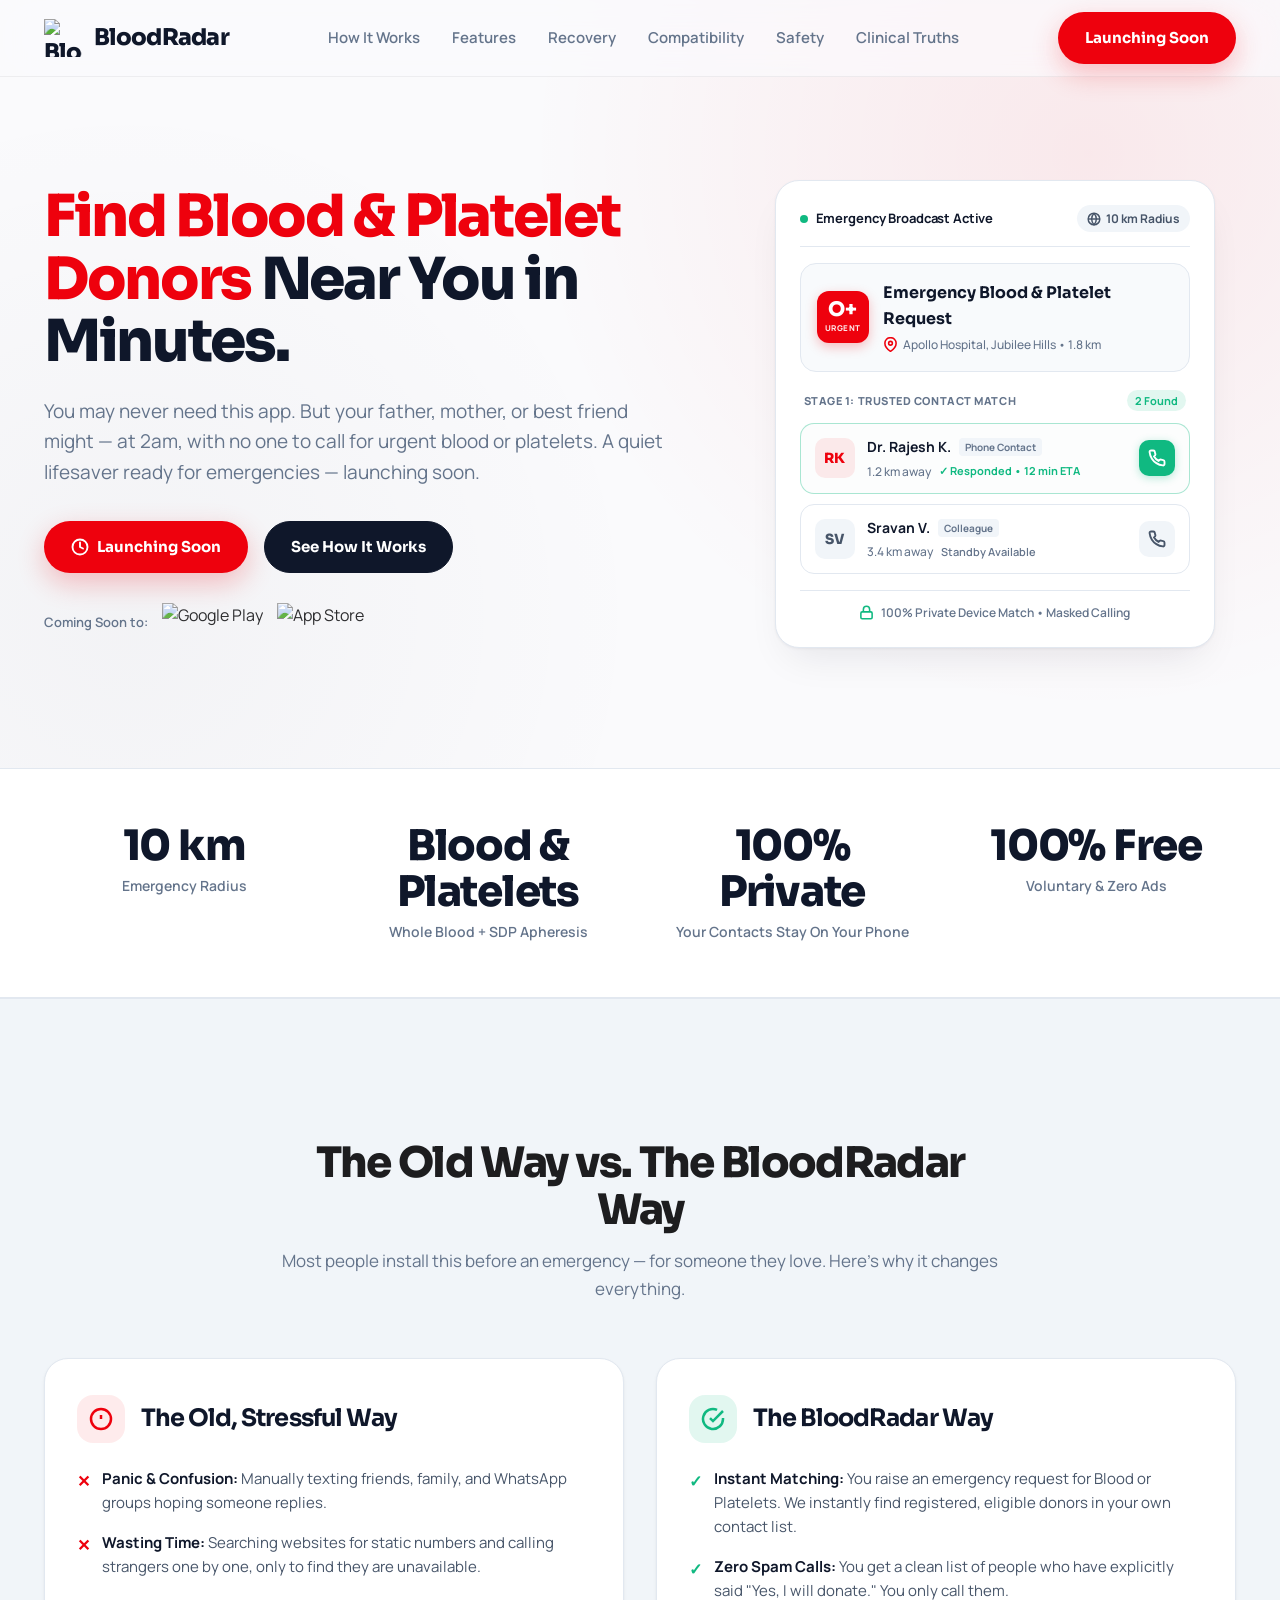
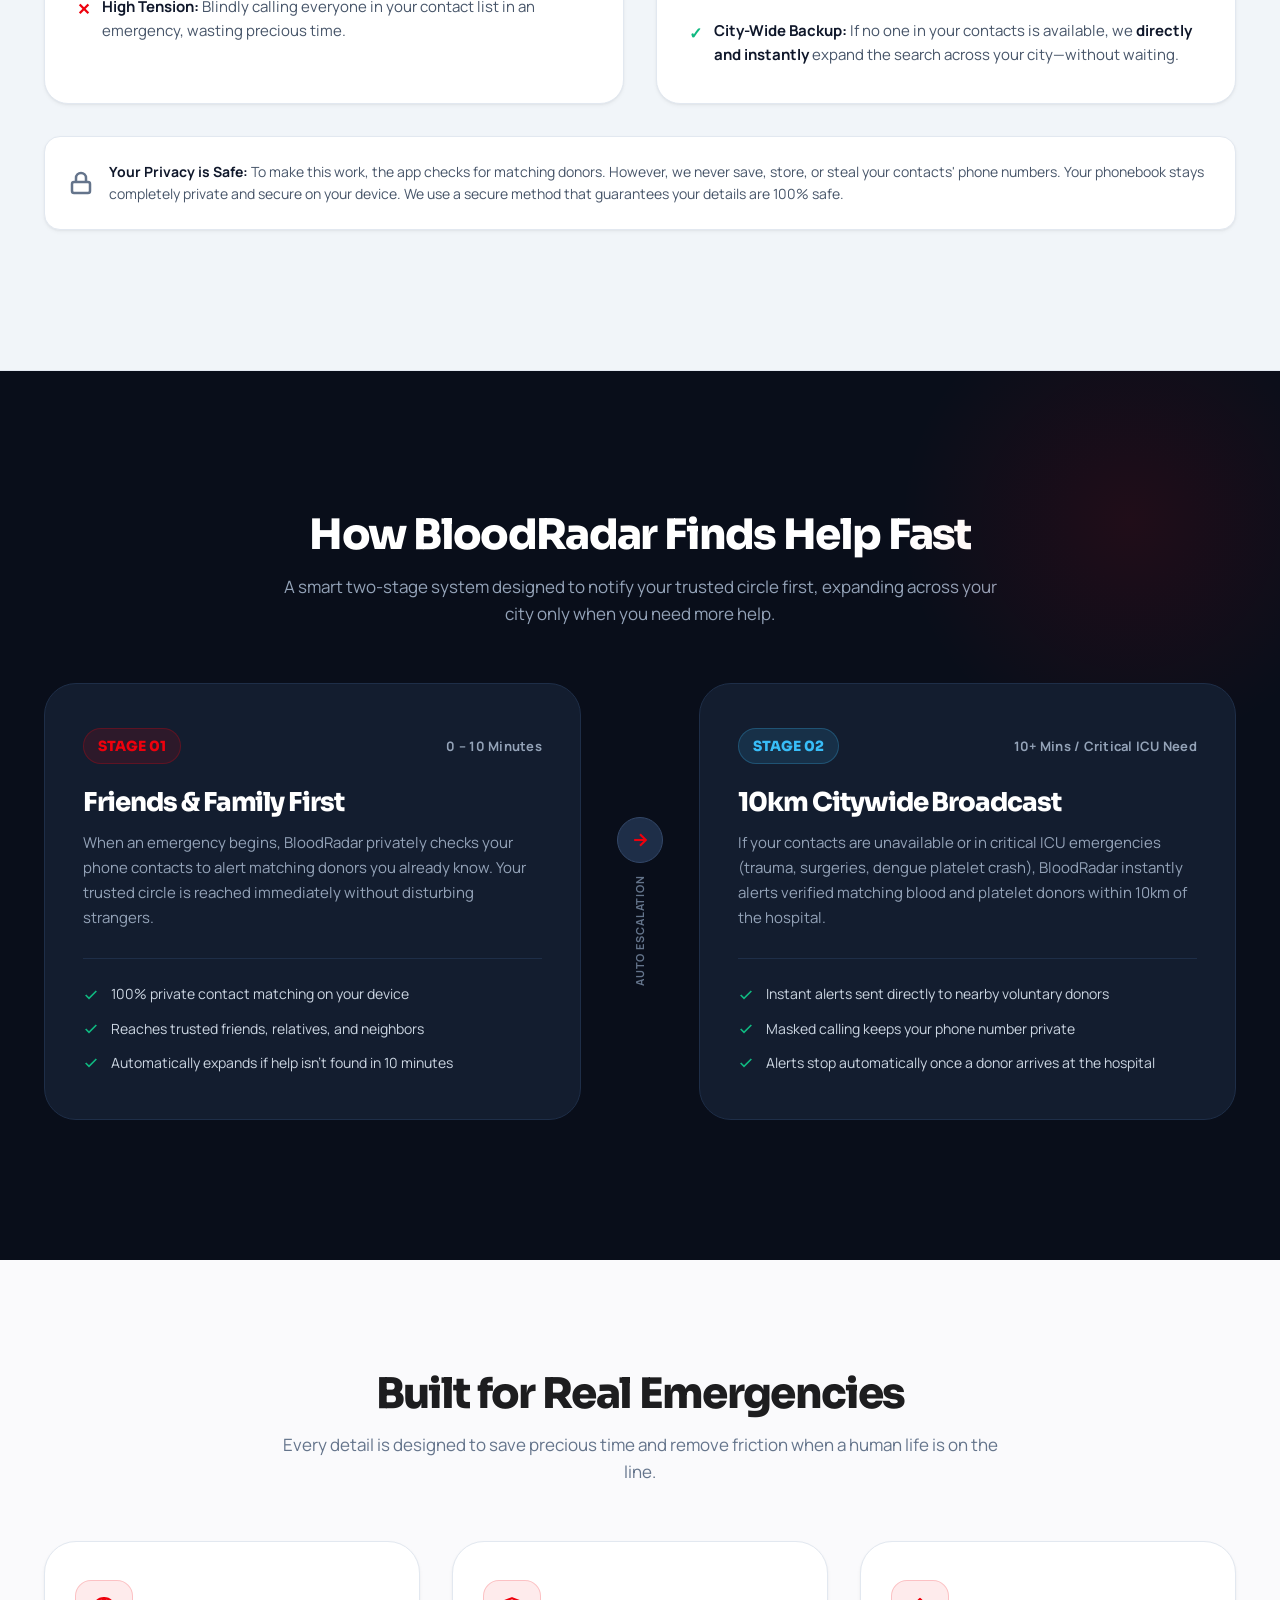
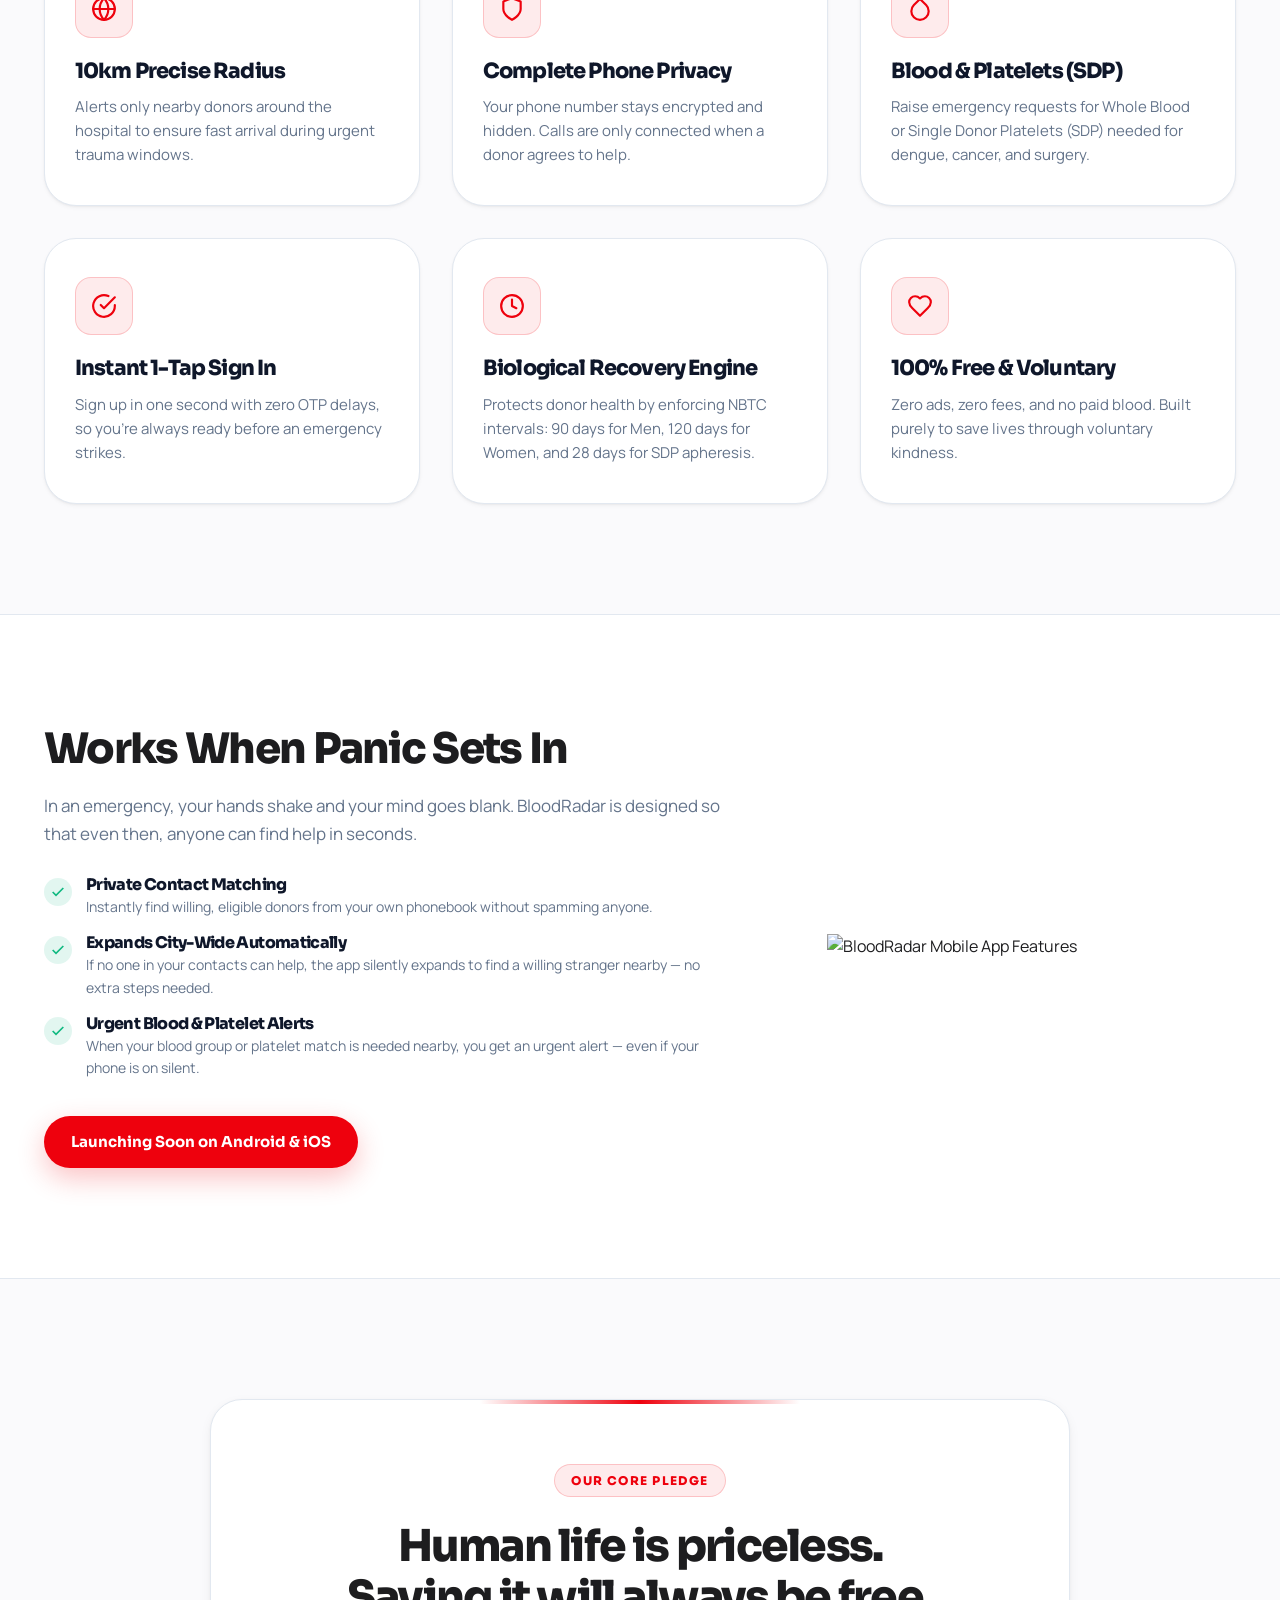
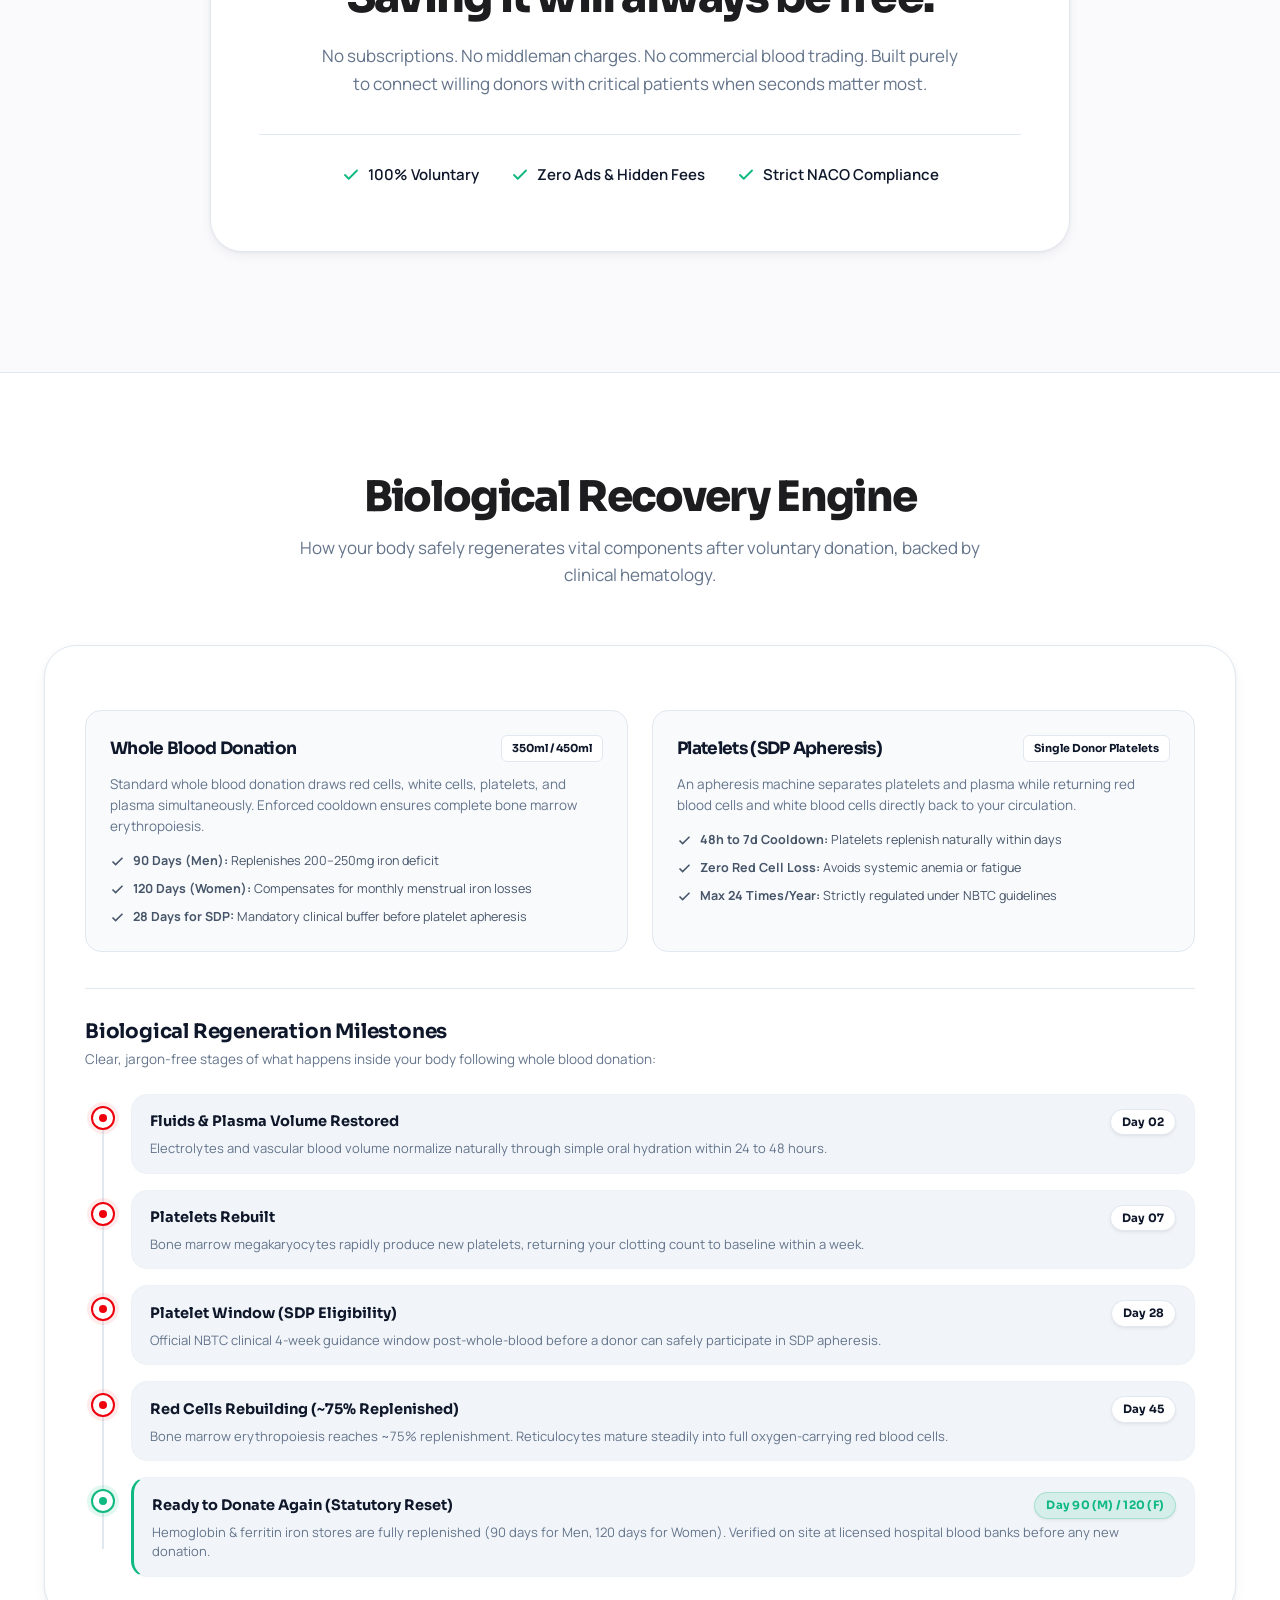
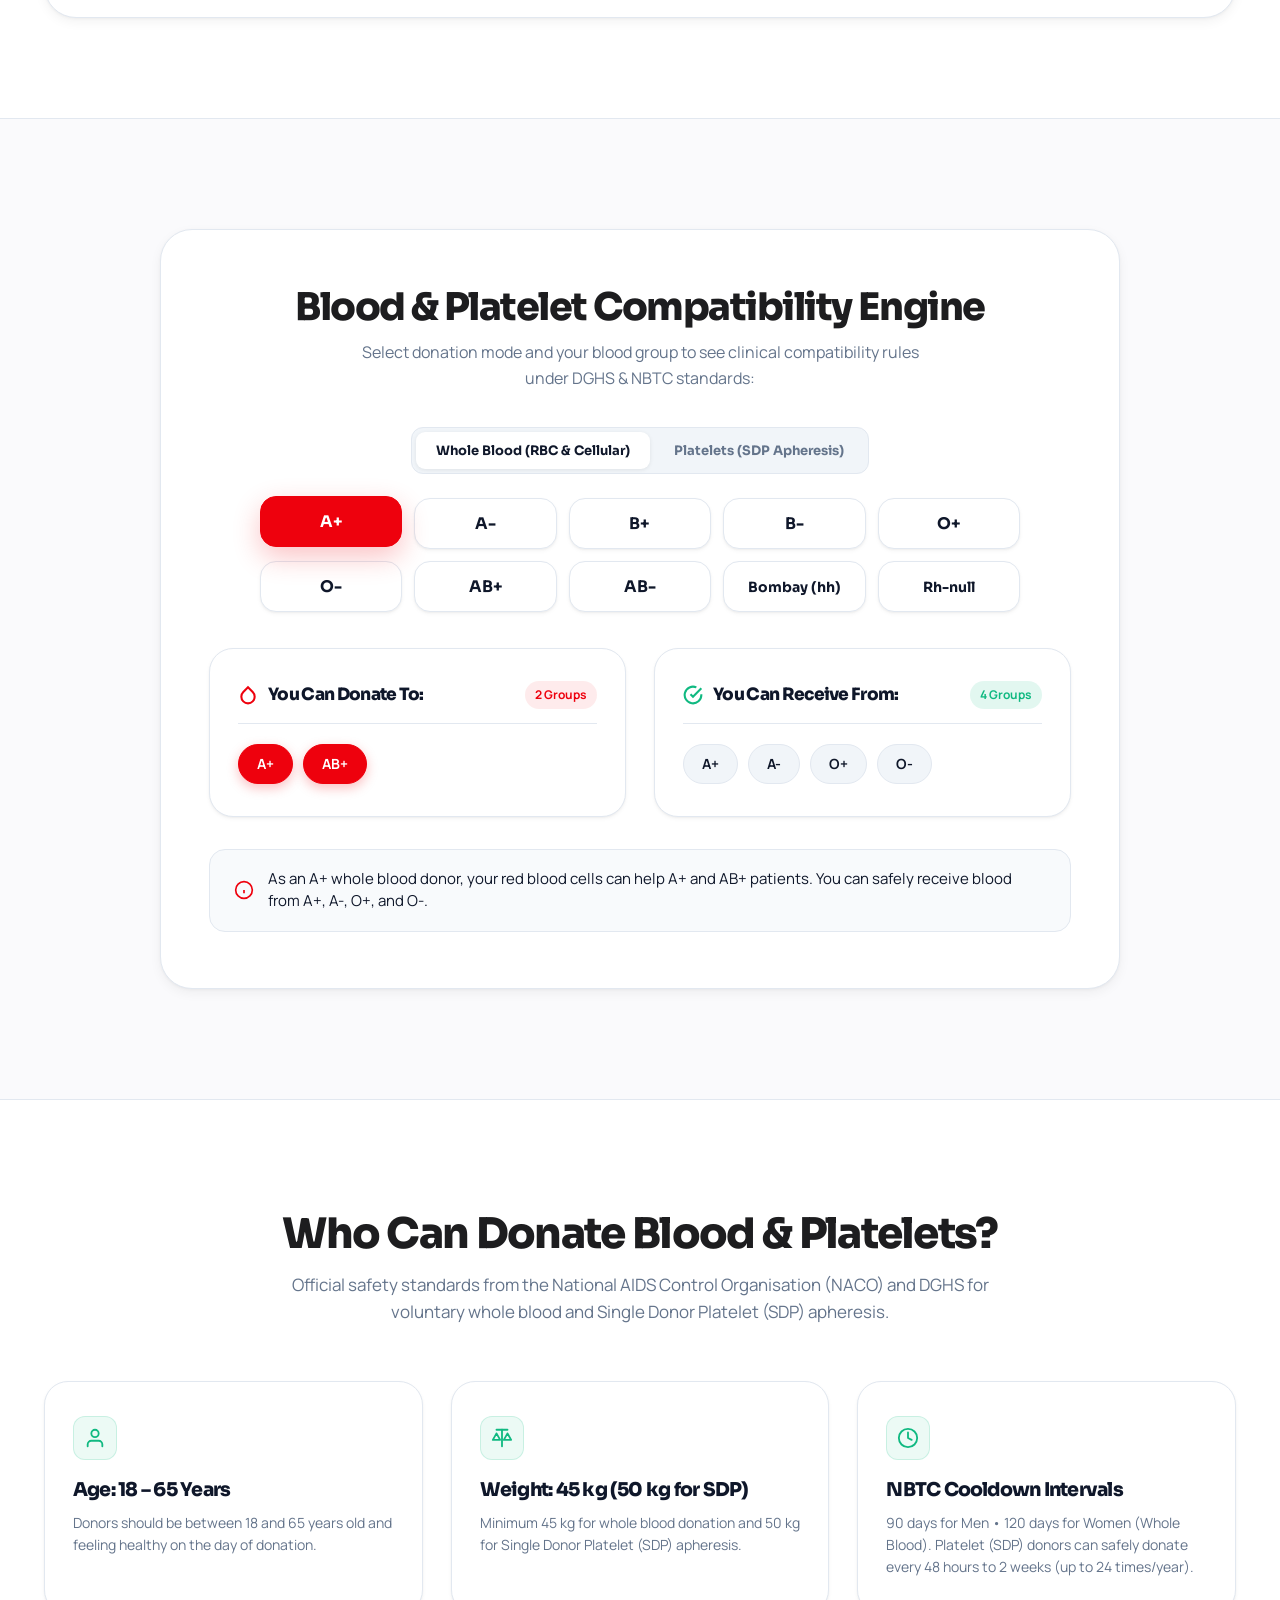
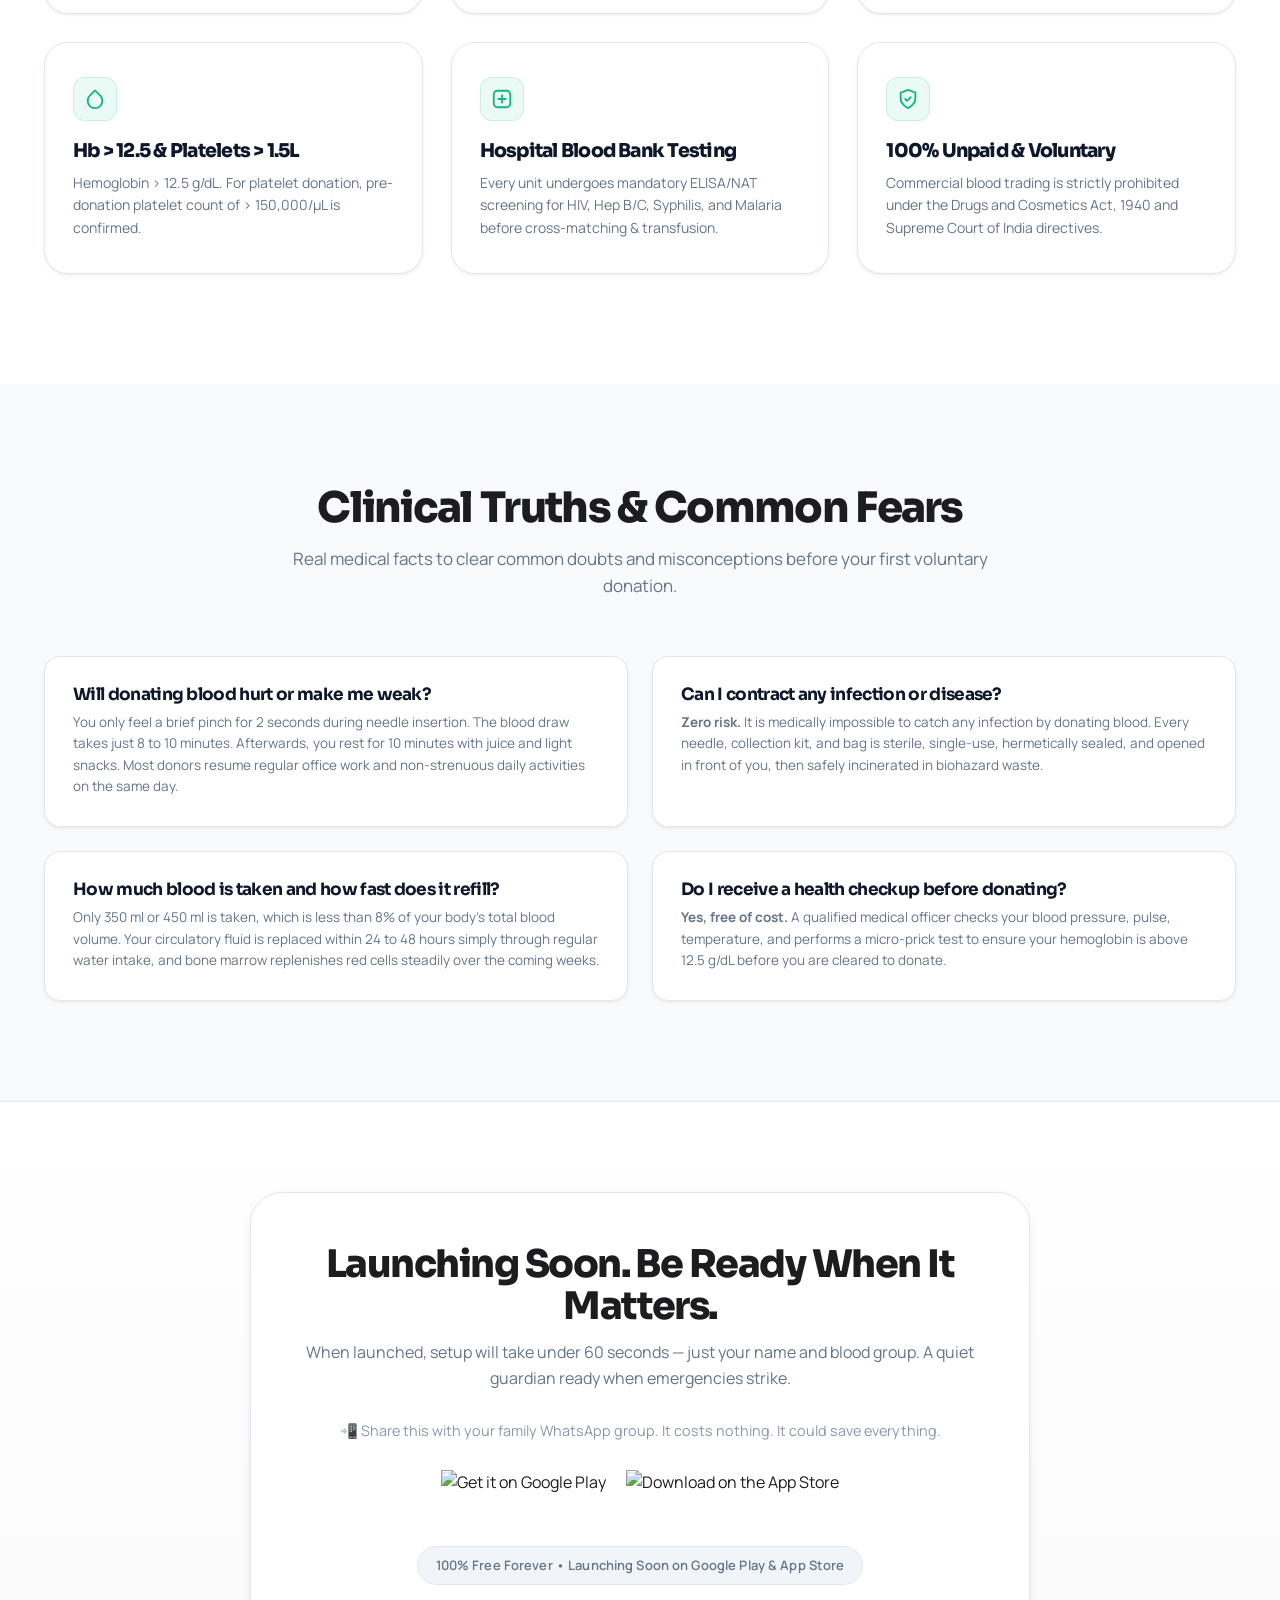
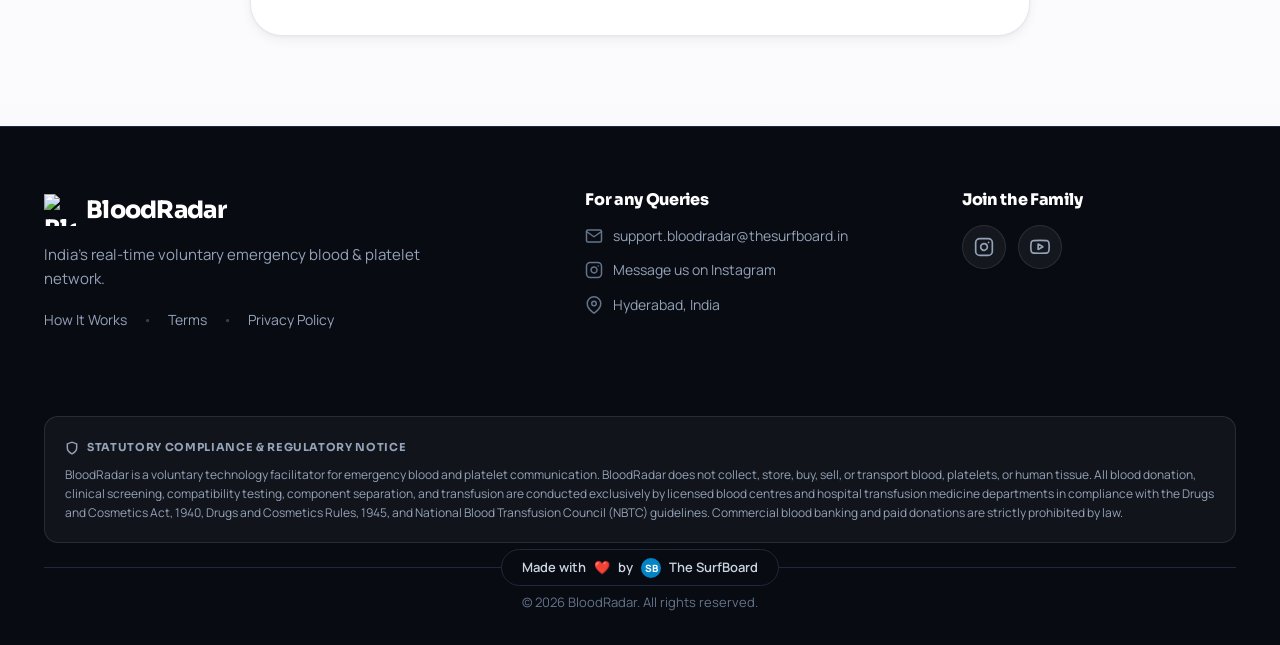
==== index.html @ 1eb39429 "fix(ui): align biological milestones timeline and implement connected medical stepper with tokenized" ====
<!DOCTYPE html>
<html lang="en">
<head>
  <meta charset="UTF-8">
  <meta name="viewport" content="width=device-width, initial-scale=1.0">
  <title>BloodRadar — India's Real-time Voluntary Blood &amp; Platelet Network</title>
  <meta name="description" content="BloodRadar connects critical patients directly with verified voluntary blood and platelet (SDP) donors within a 10km radius in real-time. Zero middleman, 100% voluntary, NACO compliant.">
  
  <!-- Open Graph & Meta Tags -->
  <meta property="og:title" content="BloodRadar — India's Real-time Emergency Blood &amp; Platelet Network">
  <meta property="og:description" content="Find compatible voluntary blood and platelet donors near you in minutes. 100% free, 100% voluntary, NACO compliant.">
  <meta property="og:image" content="assets/images/logo.webp">
  <meta property="og:type" content="website">
  <meta name="theme-color" content="#EE010D">

  <!-- Google Fonts: Sora (Primary/Headings 600, 700, 800) + Manrope (Secondary/Body 400, 500, 600, 700) -->
  <link rel="preconnect" href="https://fonts.googleapis.com">
  <link rel="preconnect" href="https://fonts.gstatic.com" crossorigin>
  <link href="https://fonts.googleapis.com/css2?family=Manrope:wght@400;500;600;700;800&family=Sora:wght@400;500;600;700;800&display=swap" rel="stylesheet">
  
  <!-- Stylesheet & Icons -->
  <link rel="stylesheet" href="css/styles.css?v=2.1">
  <link rel="icon" type="image/png" sizes="32x32" href="assets/images/favicon-32x32.png">
  <link rel="icon" type="image/webp" href="assets/images/favicon.webp">
  <link rel="apple-touch-icon" sizes="180x180" href="assets/images/apple-touch-icon.png">
</head>
<body>

  <!-- Navigation Bar -->
  <nav class="navbar">
    <div class="container nav-container">
      <a href="#" class="brand-logo">
        <img src="assets/images/red_transparent.webp" alt="BloodRadar Logo" width="38" height="38">
        <span>BloodRadar</span>
      </a>

      <ul class="nav-links">
        <li><a href="#how-it-works" class="nav-link">How It Works</a></li>
        <li><a href="#features" class="nav-link">Features</a></li>
        <li><a href="#recovery" class="nav-link">Recovery</a></li>
        <li><a href="#compatibility" class="nav-link">Compatibility</a></li>
        <li><a href="#safety" class="nav-link">Safety</a></li>
        <li><a href="#faq" class="nav-link">Clinical Truths</a></li>
      </ul>

      <div class="nav-cta-group">
        <a href="#download" class="btn-primary">Launching Soon</a>
        <button id="menu-toggle" class="menu-toggle" aria-label="Toggle Navigation Menu">
          <span></span>
          <span></span>
          <span></span>
        </button>
      </div>
    </div>
  </nav>

  <!-- Mobile Drawer Menu -->
  <div id="mobile-drawer" class="mobile-nav-drawer">
    <ul class="mobile-nav-links">
      <li><a href="#how-it-works" class="mobile-nav-link">How It Works</a></li>
      <li><a href="#features" class="mobile-nav-link">Features</a></li>
      <li><a href="#recovery" class="mobile-nav-link">Recovery Engine</a></li>
      <li><a href="#compatibility" class="mobile-nav-link">Compatibility Calculator</a></li>
      <li><a href="#safety" class="mobile-nav-link">Donor Safety Rules</a></li>
      <li><a href="#faq" class="mobile-nav-link">Clinical Truths</a></li>
      <li><a href="privacy.html" class="mobile-nav-link">Privacy Policy</a></li>
      <li><a href="terms.html" class="mobile-nav-link">Terms of Service</a></li>
    </ul>
    <a href="#download" class="btn-primary" style="width: 100%;">Launching Soon on Android &amp; iOS</a>
  </div>

  <!-- Hero Section (Clean, Human, High Clarity) -->
  <section class="hero-section">
    <div class="container hero-grid">
      <div class="hero-content">
        <h1 class="hero-title">
          <span class="text-highlight">Find Blood &amp; Platelet Donors</span> Near You in Minutes.
        </h1>

        <p class="hero-subtitle">
          You may never need this app. But your father, mother, or best friend might — at 2am, with no one to call for urgent blood or platelets. A quiet lifesaver ready for emergencies — launching soon.
        </p>

        <div class="hero-cta-group">
          <a href="#download" class="btn-primary">
            <svg width="18" height="18" viewBox="0 0 24 24" fill="none" stroke="currentColor" stroke-width="2.5" stroke-linecap="round" stroke-linejoin="round"><circle cx="12" cy="12" r="10"/><polyline points="12 6 12 12 16 14"/></svg>
            Launching Soon
          </a>
          <a href="#how-it-works" class="btn-secondary">
            See How It Works
          </a>
        </div>

        <div class="hero-store-row">
          <span>Coming Soon to:</span>
          <a href="#download" title="Google Play">
            <img src="assets/badges/google-play-badge.svg" alt="Google Play" class="hero-store-badge">
          </a>
          <a href="#download" title="App Store">
            <img src="assets/badges/app-store-badge.svg" alt="App Store" class="hero-store-badge">
          </a>
        </div>
      </div>

      <!-- Solid Apple-Grade Live Emergency SOS Card -->
      <div class="hero-card-wrapper">
        <div class="hero-live-card">
          <!-- Card Top Header -->
          <div class="card-status-bar">
            <div class="status-indicator">
              <span class="pulse-dot"></span>
              <span class="status-text">Emergency Broadcast Active</span>
            </div>
            <div class="status-radius-badge">
              <svg width="14" height="14" viewBox="0 0 24 24" fill="none" stroke="currentColor" stroke-width="2.5"><circle cx="12" cy="12" r="10"/><path d="M12 2a14.5 14.5 0 0 0 0 20 14.5 14.5 0 0 0 0-20"/><path d="M2 12h20"/></svg>
              <span>10 km Radius</span>
            </div>
          </div>

          <!-- Request Details Box -->
          <div class="request-summary-box">
            <div class="req-blood-badge">
              <span class="blood-type">O+</span>
              <span class="blood-label">URGENT</span>
            </div>
            <div class="req-info">
              <div class="req-title">Emergency Blood &amp; Platelet Request</div>
              <div class="req-hospital">
                <svg width="15" height="15" viewBox="0 0 24 24" fill="none" stroke="currentColor" stroke-width="2.5"><path d="M21 10c0 7-9 13-9 13s-9-6-9-13a9 9 0 0 1 18 0z"/><circle cx="12" cy="10" r="3"/></svg>
                <span>Apollo Hospital, Jubilee Hills • 1.8 km</span>
              </div>
            </div>
          </div>

          <!-- Matched Donors Section -->
          <div class="matched-donors-section">
            <div class="matched-header">
              <span class="matched-title">STAGE 1: TRUSTED CONTACT MATCH</span>
              <span class="matched-counter">2 Found</span>
            </div>

            <!-- Donor 1: Responded -->
            <div class="donor-item confirmed">
              <div class="donor-avatar">RK</div>
              <div class="donor-details">
                <div class="donor-name-row">
                  <span class="donor-name">Dr. Rajesh K.</span>
                  <span class="donor-relation-tag">Phone Contact</span>
                </div>
                <div class="donor-status-row">
                  <span class="donor-distance">1.2 km away</span>
                  <span class="donor-eta-badge">✓ Responded • 12 min ETA</span>
                </div>
              </div>
              <div class="donor-action-btn" title="Call Donor (Masked Number)">
                <svg width="18" height="18" viewBox="0 0 24 24" fill="none" stroke="currentColor" stroke-width="2.5"><path d="M22 16.92v3a2 2 0 0 1-2.18 2 19.79 19.79 0 0 1-8.63-3.07 19.5 19.5 0 0 1-6-6 19.79 19.79 0 0 1-3.07-8.67A2 2 0 0 1 4.11 2h3a2 2 0 0 1 2 1.72 12.84 12.84 0 0 0 .7 2.81 2 2 0 0 1-.45 2.11L8.09 9.91a16 16 0 0 0 6 6l1.27-1.27a2 2 0 0 1 2.11-.45 12.84 12.84 0 0 0 2.81.7A2 2 0 0 1 22 16.92z"/></svg>
              </div>
            </div>

            <!-- Donor 2: Available -->
            <div class="donor-item">
              <div class="donor-avatar secondary">SV</div>
              <div class="donor-details">
                <div class="donor-name-row">
                  <span class="donor-name">Sravan V.</span>
                  <span class="donor-relation-tag">Colleague</span>
                </div>
                <div class="donor-status-row">
                  <span class="donor-distance">3.4 km away</span>
                  <span class="donor-standby-badge">Standby Available</span>
                </div>
              </div>
              <div class="donor-action-btn secondary" title="Call Donor (Masked Number)">
                <svg width="18" height="18" viewBox="0 0 24 24" fill="none" stroke="currentColor" stroke-width="2.5"><path d="M22 16.92v3a2 2 0 0 1-2.18 2 19.79 19.79 0 0 1-8.63-3.07 19.5 19.5 0 0 1-6-6 19.79 19.79 0 0 1-3.07-8.67A2 2 0 0 1 4.11 2h3a2 2 0 0 1 2 1.72 12.84 12.84 0 0 0 .7 2.81 2 2 0 0 1-.45 2.11L8.09 9.91a16 16 0 0 0 6 6l1.27-1.27a2 2 0 0 1 2.11-.45 12.84 12.84 0 0 0 2.81.7A2 2 0 0 1 22 16.92z"/></svg>
              </div>
            </div>
          </div>

          <!-- Solid Apple Security Bar -->
          <div class="card-security-bar">
            <svg width="15" height="15" viewBox="0 0 24 24" fill="none" stroke="currentColor" stroke-width="2.5"><rect x="3" y="11" width="18" height="11" rx="2" ry="2"/><path d="M7 11V7a5 5 0 0 1 10 0v4"/></svg>
            <span>100% Private Device Match • Masked Calling</span>
          </div>
        </div>
      </div>
    </div>
  </section>

  <!-- Trust & Metrics Banner -->
  <section class="metrics-section">
    <div class="container">
      <div class="metrics-grid">
        <div class="metric-item">
          <div class="metric-number">10 km</div>
          <div class="metric-label">Emergency Radius</div>
        </div>
        <div class="metric-item">
          <div class="metric-number">Blood &amp; Platelets</div>
          <div class="metric-label">Whole Blood + SDP Apheresis</div>
        </div>
        <div class="metric-item">
          <div class="metric-number">100% Private</div>
          <div class="metric-label">Your Contacts Stay On Your Phone</div>
        </div>
        <div class="metric-item">
          <div class="metric-number">100% Free</div>
          <div class="metric-label">Voluntary &amp; Zero Ads</div>
        </div>
      </div>
    </div>
  </section>
  <!-- The Old Way vs BloodRadar -->
  <section class="comparison-section">
    <div class="container">
      <div class="section-header">
        <h2 class="section-title">The Old Way vs. The BloodRadar Way</h2>
        <p class="section-subtitle">Most people install this before an emergency — for someone they love. Here's why it changes everything.</p>
      </div>

      <div class="comparison-grid">
        <!-- Old Way Card -->
        <div class="comparison-card old-way">
          <div class="card-header">
            <div class="icon-wrapper alert-icon">
              <svg width="24" height="24" viewBox="0 0 24 24" fill="none" stroke="currentColor" stroke-width="2.5"><circle cx="12" cy="12" r="10"/><line x1="12" y1="8" x2="12" y2="12"/><line x1="12" y1="16" x2="12.01" y2="16"/></svg>
            </div>
            <h3>The Old, Stressful Way</h3>
          </div>
          <ul class="comparison-list">
            <li>
              <span class="x-mark">✕</span>
              <p><strong>Panic &amp; Confusion:</strong> Manually texting friends, family, and WhatsApp groups hoping someone replies.</p>
            </li>
            <li>
              <span class="x-mark">✕</span>
              <p><strong>Wasting Time:</strong> Searching websites for static numbers and calling strangers one by one, only to find they are unavailable.</p>
            </li>
            <li>
              <span class="x-mark">✕</span>
              <p><strong>High Tension:</strong> Blindly calling everyone in your contact list in an emergency, wasting precious time.</p>
            </li>
          </ul>
        </div>

        <!-- BloodRadar Way Card -->
        <div class="comparison-card new-way">
          <div class="card-header">
            <div class="icon-wrapper check-icon">
              <svg width="24" height="24" viewBox="0 0 24 24" fill="none" stroke="currentColor" stroke-width="2.5"><path d="M22 11.08V12a10 10 0 1 1-5.93-9.14"/><polyline points="22 4 12 14.01 9 11.01"/></svg>
            </div>
            <h3>The BloodRadar Way</h3>
          </div>
          <ul class="comparison-list">
            <li>
              <span class="check-mark">✓</span>
              <p><strong>Instant Matching:</strong> You raise an emergency request for Blood or Platelets. We instantly find registered, eligible donors in your own contact list.</p>
            </li>
            <li>
              <span class="check-mark">✓</span>
              <p><strong>Zero Spam Calls:</strong> You get a clean list of people who have explicitly said "Yes, I will donate." You only call them.</p>
            </li>
            <li>
              <span class="check-mark">✓</span>
              <p><strong>City-Wide Backup:</strong> If no one in your contacts is available, we <strong>directly and instantly</strong> expand the search across your city—without waiting.</p>
            </li>
          </ul>
        </div>
      </div>

      <!-- Privacy Note -->
      <div class="privacy-note-card">
        <div class="privacy-icon">
          <svg width="24" height="24" viewBox="0 0 24 24" fill="none" stroke="currentColor" stroke-width="2.5"><rect x="3" y="11" width="18" height="11" rx="2" ry="2"/><path d="M7 11V7a5 5 0 0 1 10 0v4"/></svg>
        </div>
        <div class="privacy-text">
          <strong>Your Privacy is Safe:</strong> To make this work, the app checks for matching donors. However, we never save, store, or steal your contacts' phone numbers. Your phonebook stays completely private and secure on your device. We use a secure method that guarantees your details are 100% safe.
        </div>
      </div>
    </div>
  </section>

  <!-- 2-Tier Emergency Pipeline -->
  <section id="how-it-works" class="pipeline-section">
    <div class="container">
      <div class="section-header">
        <h2 class="section-title light">How BloodRadar Finds Help Fast</h2>
        <p class="section-subtitle light">A smart two-stage system designed to notify your trusted circle first, expanding across your city only when you need more help.</p>
      </div>

      <div class="pipeline-track-container">
        <!-- Stage 1 -->
        <div class="pipeline-step-card">
          <div class="pipeline-step-header">
            <span class="step-number-badge">STAGE 01</span>
            <span class="pipeline-time-tag">0 – 10 Minutes</span>
          </div>
          <h3>Friends &amp; Family First</h3>
          <p>When an emergency begins, BloodRadar privately checks your phone contacts to alert matching donors you already know. Your trusted circle is reached immediately without disturbing strangers.</p>
          <ul class="pipeline-features-list">
            <li>
              <svg width="16" height="16" viewBox="0 0 24 24" fill="none" stroke="currentColor" stroke-width="2.5"><polyline points="20 6 9 17 4 12"/></svg>
              100% private contact matching on your device
            </li>
            <li>
              <svg width="16" height="16" viewBox="0 0 24 24" fill="none" stroke="currentColor" stroke-width="2.5"><polyline points="20 6 9 17 4 12"/></svg>
              Reaches trusted friends, relatives, and neighbors
            </li>
            <li>
              <svg width="16" height="16" viewBox="0 0 24 24" fill="none" stroke="currentColor" stroke-width="2.5"><polyline points="20 6 9 17 4 12"/></svg>
              Automatically expands if help isn't found in 10 minutes
            </li>
          </ul>
        </div>

        <!-- Connected Bridge Indicator -->
        <div class="pipeline-bridge">
          <div class="pipeline-bridge-circle">
            <svg width="20" height="20" viewBox="0 0 24 24" fill="none" stroke="currentColor" stroke-width="2.5"><line x1="5" y1="12" x2="19" y2="12"/><polyline points="12 5 19 12 12 19"/></svg>
          </div>
          <span class="pipeline-bridge-text">Auto Escalation</span>
        </div>

        <!-- Stage 2 -->
        <div class="pipeline-step-card">
          <div class="pipeline-step-header">
            <span class="step-number-badge blue">STAGE 02</span>
            <span class="pipeline-time-tag">10+ Mins / Critical ICU Need</span>
          </div>
          <h3>10km Citywide Broadcast</h3>
          <p>If your contacts are unavailable or in critical ICU emergencies (trauma, surgeries, dengue platelet crash), BloodRadar instantly alerts verified matching blood and platelet donors within 10km of the hospital.</p>
          <ul class="pipeline-features-list">
            <li>
              <svg width="16" height="16" viewBox="0 0 24 24" fill="none" stroke="currentColor" stroke-width="2.5"><polyline points="20 6 9 17 4 12"/></svg>
              Instant alerts sent directly to nearby voluntary donors
            </li>
            <li>
              <svg width="16" height="16" viewBox="0 0 24 24" fill="none" stroke="currentColor" stroke-width="2.5"><polyline points="20 6 9 17 4 12"/></svg>
              Masked calling keeps your phone number private
            </li>
            <li>
              <svg width="16" height="16" viewBox="0 0 24 24" fill="none" stroke="currentColor" stroke-width="2.5"><polyline points="20 6 9 17 4 12"/></svg>
              Alerts stop automatically once a donor arrives at the hospital
            </li>
          </ul>
        </div>
      </div>
    </div>
  </section>

  <!-- Features Section -->
  <section id="features" class="features-section">
    <div class="container">
      <div class="section-header">
        <h2 class="section-title">Built for Real Emergencies</h2>
        <p class="section-subtitle">Every detail is designed to save precious time and remove friction when a human life is on the line.</p>
      </div>

      <div class="features-grid">
        <div class="feature-card">
          <div class="feature-icon-wrapper">
            <svg width="26" height="26" viewBox="0 0 24 24" fill="none" stroke="currentColor" stroke-width="2" stroke-linecap="round" stroke-linejoin="round"><circle cx="12" cy="12" r="10"/><path d="M12 2a14.5 14.5 0 0 0 0 20 14.5 14.5 0 0 0 0-20"/><path d="M2 12h20"/></svg>
          </div>
          <h3>10km Precise Radius</h3>
          <p>Alerts only nearby donors around the hospital to ensure fast arrival during urgent trauma windows.</p>
        </div>

        <div class="feature-card">
          <div class="feature-icon-wrapper">
            <svg width="26" height="26" viewBox="0 0 24 24" fill="none" stroke="currentColor" stroke-width="2" stroke-linecap="round" stroke-linejoin="round"><path d="M12 22s8-4 8-10V5l-8-3-8 3v7c0 6 8 10 8 10z"/></svg>
          </div>
          <h3>Complete Phone Privacy</h3>
          <p>Your phone number stays encrypted and hidden. Calls are only connected when a donor agrees to help.</p>
        </div>

        <div class="feature-card">
          <div class="feature-icon-wrapper">
            <svg width="26" height="26" viewBox="0 0 24 24" fill="none" stroke="currentColor" stroke-width="2" stroke-linecap="round" stroke-linejoin="round"><path d="M12 2.69l5.66 5.66a8 8 0 1 1-11.31 0z"/></svg>
          </div>
          <h3>Blood &amp; Platelets (SDP)</h3>
          <p>Raise emergency requests for Whole Blood or Single Donor Platelets (SDP) needed for dengue, cancer, and surgery.</p>
        </div>

        <div class="feature-card">
          <div class="feature-icon-wrapper">
            <svg width="26" height="26" viewBox="0 0 24 24" fill="none" stroke="currentColor" stroke-width="2" stroke-linecap="round" stroke-linejoin="round"><path d="M22 11.08V12a10 10 0 1 1-5.93-9.14"/><polyline points="22 4 12 14.01 9 11.01"/></svg>
          </div>
          <h3>Instant 1-Tap Sign In</h3>
          <p>Sign up in one second with zero OTP delays, so you're always ready before an emergency strikes.</p>
        </div>

        <div class="feature-card">
          <div class="feature-icon-wrapper">
            <svg width="26" height="26" viewBox="0 0 24 24" fill="none" stroke="currentColor" stroke-width="2" stroke-linecap="round" stroke-linejoin="round"><circle cx="12" cy="12" r="10"/><polyline points="12 6 12 12 16 14"/></svg>
          </div>
          <h3>Biological Recovery Engine</h3>
          <p>Protects donor health by enforcing NBTC intervals: 90 days for Men, 120 days for Women, and 28 days for SDP apheresis.</p>
        </div>

        <div class="feature-card">
          <div class="feature-icon-wrapper">
            <svg width="26" height="26" viewBox="0 0 24 24" fill="none" stroke="currentColor" stroke-width="2" stroke-linecap="round" stroke-linejoin="round"><path d="M19 14c1.49-1.46 3-3.21 3-5.5A5.5 5.5 0 0 0 16.5 3c-1.76 0-3 .5-4.5 2-1.5-1.5-2.74-2-4.5-2A5.5 5.5 0 0 0 2 8.5c0 2.3 1.5 4.05 3 5.5l7 7Z"/></svg>
          </div>
          <h3>100% Free &amp; Voluntary</h3>
          <p>Zero ads, zero fees, and no paid blood. Built purely to save lives through voluntary kindness.</p>
        </div>
      </div>
    </div>
  </section>

  <!-- App Showcase Section -->
  <section id="app-preview" class="showcase-section">
    <div class="container">
      <div class="showcase-grid">
        <div class="showcase-content">
          <h2>Works When Panic Sets In</h2>
          <p class="lead-text">In an emergency, your hands shake and your mind goes blank. BloodRadar is designed so that even then, anyone can find help in seconds.</p>

          <div class="showcase-points">
            <div class="showcase-point-item">
              <div class="showcase-point-icon">
                <svg width="16" height="16" viewBox="0 0 24 24" fill="none" stroke="currentColor" stroke-width="2.5"><polyline points="20 6 9 17 4 12"/></svg>
              </div>
              <div>
                <h4>Private Contact Matching</h4>
                <p>Instantly find willing, eligible donors from your own phonebook without spamming anyone.</p>
              </div>
            </div>

            <div class="showcase-point-item">
              <div class="showcase-point-icon">
                <svg width="16" height="16" viewBox="0 0 24 24" fill="none" stroke="currentColor" stroke-width="2.5"><polyline points="20 6 9 17 4 12"/></svg>
              </div>
              <div>
                <h4>Expands City-Wide Automatically</h4>
                <p>If no one in your contacts can help, the app silently expands to find a willing stranger nearby — no extra steps needed.</p>
              </div>
            </div>

            <div class="showcase-point-item">
              <div class="showcase-point-icon">
                <svg width="16" height="16" viewBox="0 0 24 24" fill="none" stroke="currentColor" stroke-width="2.5"><polyline points="20 6 9 17 4 12"/></svg>
              </div>
              <div>
                <h4>Urgent Blood &amp; Platelet Alerts</h4>
                <p>When your blood group or platelet match is needed nearby, you get an urgent alert — even if your phone is on silent.</p>
              </div>
            </div>
          </div>

          <a href="#download" class="btn-primary">Launching Soon on Android &amp; iOS</a>
        </div>

        <div class="showcase-visual">
          <img src="assets/images/features.webp" alt="BloodRadar Mobile App Features" loading="lazy">
        </div>
      </div>
    </div>
  </section>

  <!-- Mission Statement & Core Pledge -->
  <section class="mission-section">
    <div class="container">
      <div class="mission-card">
        <span class="mission-badge">OUR CORE PLEDGE</span>
        <h2 class="mission-title">Human life is priceless.<br><span class="text-highlight">Saving it will always be free.</span></h2>
        <p class="mission-desc">No subscriptions. No middleman charges. No commercial blood trading. Built purely to connect willing donors with critical patients when seconds matter most.</p>
        <div class="mission-points">
          <div class="mission-point">
            <svg width="18" height="18" viewBox="0 0 24 24" fill="none" stroke="currentColor" stroke-width="2.5" stroke-linecap="round" stroke-linejoin="round"><polyline points="20 6 9 17 4 12"/></svg>
            <span>100% Voluntary</span>
          </div>
          <div class="mission-point">
            <svg width="18" height="18" viewBox="0 0 24 24" fill="none" stroke="currentColor" stroke-width="2.5" stroke-linecap="round" stroke-linejoin="round"><polyline points="20 6 9 17 4 12"/></svg>
            <span>Zero Ads &amp; Hidden Fees</span>
          </div>
          <div class="mission-point">
            <svg width="18" height="18" viewBox="0 0 24 24" fill="none" stroke="currentColor" stroke-width="2.5" stroke-linecap="round" stroke-linejoin="round"><polyline points="20 6 9 17 4 12"/></svg>
            <span>Strict NACO Compliance</span>
          </div>
        </div>
      </div>
    </div>
  </section>

  <!-- Biological Recovery Engine Section -->
  <section id="recovery" class="recovery-engine-section">
    <div class="container">
      <div class="section-header">
        <h2 class="section-title">Biological Recovery Engine</h2>
        <p class="section-subtitle">How your body safely regenerates vital components after voluntary donation, backed by clinical hematology.</p>
      </div>

      <div class="recovery-preview-card">
        <div class="recovery-grid-2col">
          <!-- Whole Blood Pathway -->
          <div class="procedure-type-card">
            <div class="procedure-type-header">
              <h4>Whole Blood Donation</h4>
              <span class="procedure-pill">350ml / 450ml</span>
            </div>
            <p>Standard whole blood donation draws red cells, white cells, platelets, and plasma simultaneously. Enforced cooldown ensures complete bone marrow erythropoiesis.</p>
            <ul class="procedure-bullets">
              <li>
                <svg width="15" height="15" viewBox="0 0 24 24" fill="none" stroke="currentColor" stroke-width="2.5"><polyline points="20 6 9 17 4 12"/></svg>
                <span><strong>90 Days (Men):</strong> Replenishes 200–250mg iron deficit</span>
              </li>
              <li>
                <svg width="15" height="15" viewBox="0 0 24 24" fill="none" stroke="currentColor" stroke-width="2.5"><polyline points="20 6 9 17 4 12"/></svg>
                <span><strong>120 Days (Women):</strong> Compensates for monthly menstrual iron losses</span>
              </li>
              <li>
                <svg width="15" height="15" viewBox="0 0 24 24" fill="none" stroke="currentColor" stroke-width="2.5"><polyline points="20 6 9 17 4 12"/></svg>
                <span><strong>28 Days for SDP:</strong> Mandatory clinical buffer before platelet apheresis</span>
              </li>
            </ul>
          </div>

          <!-- Platelets SDP Pathway -->
          <div class="procedure-type-card">
            <div class="procedure-type-header">
              <h4>Platelets (SDP Apheresis)</h4>
              <span class="procedure-pill">Single Donor Platelets</span>
            </div>
            <p>An apheresis machine separates platelets and plasma while returning red blood cells and white blood cells directly back to your circulation.</p>
            <ul class="procedure-bullets">
              <li>
                <svg width="15" height="15" viewBox="0 0 24 24" fill="none" stroke="currentColor" stroke-width="2.5"><polyline points="20 6 9 17 4 12"/></svg>
                <span><strong>48h to 7d Cooldown:</strong> Platelets replenish naturally within days</span>
              </li>
              <li>
                <svg width="15" height="15" viewBox="0 0 24 24" fill="none" stroke="currentColor" stroke-width="2.5"><polyline points="20 6 9 17 4 12"/></svg>
                <span><strong>Zero Red Cell Loss:</strong> Avoids systemic anemia or fatigue</span>
              </li>
              <li>
                <svg width="15" height="15" viewBox="0 0 24 24" fill="none" stroke="currentColor" stroke-width="2.5"><polyline points="20 6 9 17 4 12"/></svg>
                <span><strong>Max 24 Times/Year:</strong> Strictly regulated under NBTC guidelines</span>
              </li>
            </ul>
          </div>
        </div>

        <!-- Biological Milestones Timeline -->
        <div class="timeline-milestones-box">
          <div class="milestones-header">
            <h3 class="milestones-title">Biological Regeneration Milestones</h3>
            <p class="milestones-subtitle">Clear, jargon-free stages of what happens inside your body following whole blood donation:</p>
          </div>

          <div class="timeline-milestones-list">
            <div class="milestone-item">
              <div class="milestone-dot"></div>
              <div class="milestone-content">
                <div class="milestone-title-row">
                  <strong>Fluids &amp; Plasma Volume Restored</strong>
                  <span class="milestone-day-badge">Day 02</span>
                </div>
                <div class="milestone-desc">Electrolytes and vascular blood volume normalize naturally through simple oral hydration within 24 to 48 hours.</div>
              </div>
            </div>

            <div class="milestone-item">
              <div class="milestone-dot"></div>
              <div class="milestone-content">
                <div class="milestone-title-row">
                  <strong>Platelets Rebuilt</strong>
                  <span class="milestone-day-badge">Day 07</span>
                </div>
                <div class="milestone-desc">Bone marrow megakaryocytes rapidly produce new platelets, returning your clotting count to baseline within a week.</div>
              </div>
            </div>

            <div class="milestone-item">
              <div class="milestone-dot"></div>
              <div class="milestone-content">
                <div class="milestone-title-row">
                  <strong>Platelet Window (SDP Eligibility)</strong>
                  <span class="milestone-day-badge">Day 28</span>
                </div>
                <div class="milestone-desc">Official NBTC clinical 4-week guidance window post-whole-blood before a donor can safely participate in SDP apheresis.</div>
              </div>
            </div>

            <div class="milestone-item">
              <div class="milestone-dot"></div>
              <div class="milestone-content">
                <div class="milestone-title-row">
                  <strong>Red Cells Rebuilding (~75% Replenished)</strong>
                  <span class="milestone-day-badge">Day 45</span>
                </div>
                <div class="milestone-desc">Bone marrow erythropoiesis reaches ~75% replenishment. Reticulocytes mature steadily into full oxygen-carrying red blood cells.</div>
              </div>
            </div>

            <div class="milestone-item milestone-complete">
              <div class="milestone-dot"></div>
              <div class="milestone-content">
                <div class="milestone-title-row">
                  <strong>Ready to Donate Again (Statutory Reset)</strong>
                  <span class="milestone-day-badge highlight-emerald">Day 90 (M) / 120 (F)</span>
                </div>
                <div class="milestone-desc">Hemoglobin &amp; ferritin iron stores are fully replenished (90 days for Men, 120 days for Women). Verified on site at licensed hospital blood banks before any new donation.</div>
              </div>
            </div>
          </div>
        </div>
      </div>
    </div>
  </section>

  <!-- Blood Compatibility Calculator -->
  <section id="compatibility" class="calculator-section">
    <div class="container">
      <div class="calc-card">
        <div class="calc-header">
          <h2>Blood &amp; Platelet Compatibility Engine</h2>
          <p>Select donation mode and your blood group to see clinical compatibility rules under DGHS &amp; NBTC standards:</p>
        </div>

        <!-- Mode Toggle (Whole Blood vs Platelets SDP) -->
        <div class="calc-mode-selector-wrapper">
          <div class="calc-mode-toggle">
            <button class="mode-toggle-btn active" data-mode="WHOLE_BLOOD">Whole Blood (RBC &amp; Cellular)</button>
            <button class="mode-toggle-btn" data-mode="PLATELETS_SDP">Platelets (SDP Apheresis)</button>
          </div>
        </div>

        <div class="blood-selector-wrapper">
          <div class="blood-selector-grid">
            <button class="chip-btn active" data-bg="A+">A+</button>
            <button class="chip-btn" data-bg="A-">A-</button>
            <button class="chip-btn" data-bg="B+">B+</button>
            <button class="chip-btn" data-bg="B-">B-</button>
            <button class="chip-btn" data-bg="O+">O+</button>
            <button class="chip-btn" data-bg="O-">O-</button>
            <button class="chip-btn" data-bg="AB+">AB+</button>
            <button class="chip-btn" data-bg="AB-">AB-</button>
            <button class="chip-btn rare-type" data-bg="Bombay (hh)">Bombay (hh)</button>
            <button class="chip-btn rare-type" data-bg="Rh-null">Rh-null</button>
          </div>
        </div>

        <div class="compatibility-matrix">
          <!-- Donate To -->
          <div class="matrix-box donate-box">
            <div class="matrix-box-header">
              <div class="matrix-header-title">
                <svg width="20" height="20" viewBox="0 0 24 24" fill="none" stroke="var(--primary-red)" stroke-width="2.5"><path d="M12 2.69l5.66 5.66a8 8 0 1 1-11.31 0z"/></svg>
                <h4>You Can Donate To:</h4>
              </div>
              <span id="donate-count-badge" class="matrix-count-badge red">2 Groups</span>
            </div>
            <div id="matrix-donate-list" class="matrix-chips-list">
              <!-- Dynamically Populated -->
            </div>
          </div>

          <!-- Receive From -->
          <div class="matrix-box receive-box">
            <div class="matrix-box-header">
              <div class="matrix-header-title">
                <svg width="20" height="20" viewBox="0 0 24 24" fill="none" stroke="#10B981" stroke-width="2.5"><path d="M22 11.08V12a10 10 0 1 1-5.93-9.14"/><polyline points="22 4 12 14.01 9 11.01"/></svg>
                <h4>You Can Receive From:</h4>
              </div>
              <span id="receive-count-badge" class="matrix-count-badge emerald">4 Groups</span>
            </div>
            <div id="matrix-receive-list" class="matrix-chips-list">
              <!-- Dynamically Populated -->
            </div>
          </div>
        </div>

        <div class="calc-note-box">
          <svg width="20" height="20" viewBox="0 0 24 24" fill="none" stroke="currentColor" stroke-width="2"><circle cx="12" cy="12" r="10"/><line x1="12" y1="16" x2="12" y2="12"/><line x1="12" y1="8" x2="12.01" y2="8"/></svg>
          <span id="calc-note-text">As an A+ donor, you can help anyone with A+ and AB+ blood. You can receive blood from A+, A-, O+, and O-.</span>
        </div>
      </div>
    </div>
  </section>

  <!-- NACO Guidelines & Safety Section -->
  <section id="safety" class="safety-section">
    <div class="container">
      <div class="section-header">
        <h2 class="section-title">Who Can Donate Blood &amp; Platelets?</h2>
        <p class="section-subtitle">Official safety standards from the National AIDS Control Organisation (NACO) and DGHS for voluntary whole blood and Single Donor Platelet (SDP) apheresis.</p>
      </div>

      <div class="safety-grid">
        <div class="safety-card">
          <div class="safety-card-icon">
            <svg width="22" height="22" viewBox="0 0 24 24" fill="none" stroke="currentColor" stroke-width="2" stroke-linecap="round" stroke-linejoin="round"><path d="M20 21v-2a4 4 0 0 0-4-4H8a4 4 0 0 0-4 4v2"/><circle cx="12" cy="7" r="4"/></svg>
          </div>
          <h4>Age: 18 – 65 Years</h4>
          <p>Donors should be between 18 and 65 years old and feeling healthy on the day of donation.</p>
        </div>

        <div class="safety-card">
          <div class="safety-card-icon">
            <svg width="22" height="22" viewBox="0 0 24 24" fill="none" stroke="currentColor" stroke-width="2" stroke-linecap="round" stroke-linejoin="round"><path d="M12 3v18"/><path d="M6 7l-4 7h8l-4-7z"/><path d="M18 7l-4 7h8l-4-7z"/><path d="M6 3h12"/></svg>
          </div>
          <h4>Weight: 45 kg (50 kg for SDP)</h4>
          <p>Minimum 45 kg for whole blood donation and 50 kg for Single Donor Platelet (SDP) apheresis.</p>
        </div>

        <div class="safety-card">
          <div class="safety-card-icon">
            <svg width="22" height="22" viewBox="0 0 24 24" fill="none" stroke="currentColor" stroke-width="2" stroke-linecap="round" stroke-linejoin="round"><circle cx="12" cy="12" r="10"/><polyline points="12 6 12 12 16 14"/></svg>
          </div>
          <h4>NBTC Cooldown Intervals</h4>
          <p>90 days for Men • 120 days for Women (Whole Blood). Platelet (SDP) donors can safely donate every 48 hours to 2 weeks (up to 24 times/year).</p>
        </div>

        <div class="safety-card">
          <div class="safety-card-icon">
            <svg width="22" height="22" viewBox="0 0 24 24" fill="none" stroke="currentColor" stroke-width="2" stroke-linecap="round" stroke-linejoin="round"><path d="M12 2.69l5.66 5.66a8 8 0 1 1-11.31 0z"/></svg>
          </div>
          <h4>Hb &gt; 12.5 &amp; Platelets &gt; 1.5L</h4>
          <p>Hemoglobin &gt; 12.5 g/dL. For platelet donation, pre-donation platelet count of &gt; 150,000/µL is confirmed.</p>
        </div>

        <div class="safety-card">
          <div class="safety-card-icon">
            <svg width="22" height="22" viewBox="0 0 24 24" fill="none" stroke="currentColor" stroke-width="2" stroke-linecap="round" stroke-linejoin="round"><rect x="3" y="3" width="18" height="18" rx="4"/><path d="M12 8v8"/><path d="M8 12h8"/></svg>
          </div>
          <h4>Hospital Blood Bank Testing</h4>
          <p>Every unit undergoes mandatory ELISA/NAT screening for HIV, Hep B/C, Syphilis, and Malaria before cross-matching &amp; transfusion.</p>
        </div>

        <div class="safety-card">
          <div class="safety-card-icon">
            <svg width="22" height="22" viewBox="0 0 24 24" fill="none" stroke="currentColor" stroke-width="2" stroke-linecap="round" stroke-linejoin="round"><path d="M12 22s8-4 8-10V5l-8-3-8 3v7c0 6 8 10 8 10z"/><path d="M9 12l2 2 4-4"/></svg>
          </div>
          <h4>100% Unpaid &amp; Voluntary</h4>
          <p>Commercial blood trading is strictly prohibited under the Drugs and Cosmetics Act, 1940 and Supreme Court of India directives.</p>
        </div>
      </div>
    </div>
  </section>

  <!-- Clinical Truths & Fear Busters Section -->
  <section id="faq" class="clinical-truths-section">
    <div class="container">
      <div class="section-header">
        <h2 class="section-title">Clinical Truths &amp; Common Fears</h2>
        <p class="section-subtitle">Real medical facts to clear common doubts and misconceptions before your first voluntary donation.</p>
      </div>

      <div class="qa-cards-grid">
        <!-- Card 1 -->
        <div class="qa-card">
          <h4>Will donating blood hurt or make me weak?</h4>
          <p>You only feel a brief pinch for 2 seconds during needle insertion. The blood draw takes just 8 to 10 minutes. Afterwards, you rest for 10 minutes with juice and light snacks. Most donors resume regular office work and non-strenuous daily activities on the same day.</p>
        </div>

        <!-- Card 2 -->
        <div class="qa-card">
          <h4>Can I contract any infection or disease?</h4>
          <p><strong>Zero risk.</strong> It is medically impossible to catch any infection by donating blood. Every needle, collection kit, and bag is sterile, single-use, hermetically sealed, and opened in front of you, then safely incinerated in biohazard waste.</p>
        </div>

        <!-- Card 3 -->
        <div class="qa-card">
          <h4>How much blood is taken and how fast does it refill?</h4>
          <p>Only 350 ml or 450 ml is taken, which is less than 8% of your body's total blood volume. Your circulatory fluid is replaced within 24 to 48 hours simply through regular water intake, and bone marrow replenishes red cells steadily over the coming weeks.</p>
        </div>

        <!-- Card 4 -->
        <div class="qa-card">
          <h4>Do I receive a health checkup before donating?</h4>
          <p><strong>Yes, free of cost.</strong> A qualified medical officer checks your blood pressure, pulse, temperature, and performs a micro-prick test to ensure your hemoglobin is above 12.5 g/dL before you are cleared to donate.</p>
        </div>
      </div>
    </div>
  </section>

  <!-- Download Badges Section -->
  <section id="download" class="store-badges-section">
    <div class="container">
      <div class="store-card-container">
        <h2>Launching Soon. Be Ready When It Matters.</h2>
        <p>When launched, setup will take under 60 seconds — just your name and blood group. A quiet guardian ready when emergencies strike.</p>
        <p style="margin-top: 8px; font-size: 0.9rem; opacity: 0.75;">📲 Share this with your family WhatsApp group. It costs nothing. It could save everything.</p>

        <div class="badges-group">
          <a href="#download" title="Get it on Google Play">
            <img src="assets/badges/google-play-badge.svg" alt="Get it on Google Play" class="badge-img">
          </a>
          <a href="#download" title="Download on the App Store">
            <img src="assets/badges/app-store-badge.svg" alt="Download on the App Store" class="badge-img">
          </a>
        </div>
        <div class="store-compat-pill">100% Free Forever • Launching Soon on Google Play &amp; App Store</div>
      </div>
    </div>
  </section>

  <!-- EvenTime-Inspired Compact Luxury Footer -->
  <footer class="footer-compact">
    <div class="container">
      <div class="footer-top-row">
        <!-- Brand & Tagline -->
        <div class="footer-brand-block">
          <a href="#" class="footer-brand-title">
            <img src="assets/images/red_transparent.webp" alt="BloodRadar Logo" width="32" height="32">
            <span>BloodRadar</span>
          </a>
          <p class="footer-tagline">India's real-time voluntary emergency blood &amp; platelet network.</p>
          <ul class="footer-nav-inline">
            <li><a href="#how-it-works">How It Works</a></li>
            <li><a href="terms.html">Terms</a></li>
            <li><a href="privacy.html">Privacy Policy</a></li>
          </ul>
        </div>

        <!-- For any Queries -->
        <div class="footer-queries-block">
          <h4>For any Queries</h4>
          <ul class="footer-contact-list">
            <li class="footer-contact-item">
              <svg width="18" height="18" viewBox="0 0 24 24" fill="none" stroke="currentColor" stroke-width="2" stroke-linecap="round" stroke-linejoin="round"><path d="M4 4h16c1.1 0 2 .9 2 2v12c0 1.1-.9 2-2 2H4c-1.1 0-2-.9-2-2V6c0-1.1.9-2 2-2z"/><polyline points="22,6 12,13 2,6"/></svg>
              <a href="mailto:support.bloodradar@thesurfboard.in">support.bloodradar@thesurfboard.in</a>
            </li>
            <li class="footer-contact-item">
              <svg width="18" height="18" viewBox="0 0 24 24" fill="none" stroke="currentColor" stroke-width="2" stroke-linecap="round" stroke-linejoin="round"><rect x="2" y="2" width="20" height="20" rx="5" ry="5"/><path d="M16 11.37A4 4 0 1 1 12.63 8 4 4 0 0 1 16 11.37z"/><line x1="17.5" y1="6.5" x2="17.51" y2="6.5"/></svg>
              <a href="https://www.instagram.com/the_surfboard" target="_blank" rel="noopener noreferrer">Message us on Instagram</a>
            </li>
            <li class="footer-contact-item">
              <svg width="18" height="18" viewBox="0 0 24 24" fill="none" stroke="currentColor" stroke-width="2" stroke-linecap="round" stroke-linejoin="round"><path d="M21 10c0 7-9 13-9 13s-9-6-9-13a9 9 0 0 1 18 0z"/><circle cx="12" cy="10" r="3"/></svg>
              <span>Hyderabad, India</span>
            </li>
          </ul>
        </div>

        <!-- Join the Family -->
        <div class="footer-social-block">
          <h4>Join the Family</h4>
          <div class="footer-social-icons">
            <a href="https://www.instagram.com/the_surfboard" class="social-circle-btn" aria-label="Instagram" target="_blank" rel="noopener noreferrer">
              <svg width="20" height="20" viewBox="0 0 24 24" fill="none" stroke="currentColor" stroke-width="2" stroke-linecap="round" stroke-linejoin="round"><rect x="2" y="2" width="20" height="20" rx="5" ry="5"/><path d="M16 11.37A4 4 0 1 1 12.63 8 4 4 0 0 1 16 11.37z"/><line x1="17.5" y1="6.5" x2="17.51" y2="6.5"/></svg>
            </a>
            <a href="https://www.youtube.com/@the_surfboard?sub_confirmation=1" class="social-circle-btn" aria-label="YouTube" target="_blank" rel="noopener noreferrer">
              <svg width="20" height="20" viewBox="0 0 24 24" fill="none" stroke="currentColor" stroke-width="2" stroke-linecap="round" stroke-linejoin="round"><path d="M22.54 6.42a2.78 2.78 0 0 0-1.94-2C18.88 4 12 4 12 4s-6.88 0-8.6.46a2.78 2.78 0 0 0-1.94 2A29 29 0 0 0 1 11.75a29 29 0 0 0 .46 5.33A2.78 2.78 0 0 0 3.4 19c1.72.46 8.6.46 8.6.46s6.88 0 8.6-.46a2.78 2.78 0 0 0 1.94-2 29 29 0 0 0 .46-5.25 29 29 0 0 0-.46-5.33z"/><polygon points="9.75 15.02 15.5 11.75 9.75 8.48 9.75 15.02"/></svg>
            </a>
          </div>
        </div>
      </div>

      <!-- Statutory Regulatory Notice -->
      <div class="footer-statutory-notice">
        <div class="statutory-badge">
          <svg width="14" height="14" viewBox="0 0 24 24" fill="none" stroke="currentColor" stroke-width="2.5"><path d="M12 22s8-4 8-10V5l-8-3-8 3v7c0 6 8 10 8 10z"/></svg>
          STATUTORY COMPLIANCE &amp; REGULATORY NOTICE
        </div>
        <p>BloodRadar is a voluntary technology facilitator for emergency blood and platelet communication. BloodRadar does not collect, store, buy, sell, or transport blood, platelets, or human tissue. All blood donation, clinical screening, compatibility testing, component separation, and transfusion are conducted exclusively by licensed blood centres and hospital transfusion medicine departments in compliance with the Drugs and Cosmetics Act, 1940, Drugs and Cosmetics Rules, 1945, and National Blood Transfusion Council (NBTC) guidelines. Commercial blood banking and paid donations are strictly prohibited by law.</p>
      </div>

      <!-- Center Badge & Copyright -->
      <div class="footer-divider-line">
        <div class="made-with-badge">
          Made with <span class="pulsing-heart">❤️</span> by <span class="sb-pill-icon">SB</span> The SurfBoard
        </div>
      </div>

      <p class="footer-copyright-text">&copy; 2026 BloodRadar. All rights reserved.</p>
    </div>
  </footer>

  <!-- Interactive Logic Engine -->
  <script src="js/app.js"></script>
</body>
</html>
---- css/styles.css ----
/* ==========================================================================
   BloodRadar Web Design System — Apple x Google Hybrid Aesthetics
   Color Tokens: Crimson #EE010D (Logo Match) | Slate #0F172A | Light #FAFAFC | Emerald #10B981
   Typography: Sora (Primary/Headings) + Manrope (Secondary/Body)
   100% Vanilla CSS • Single Source of Truth • Custom Scrollbar • Pulsing Heart
   ========================================================================== */

:root {
  /* Brand Palette — Single Source of Truth (SSOT)
     To change the entire theme, change ONLY this RGB token */
  --primary-red-rgb: 238, 1, 13;
  --primary-red: rgb(var(--primary-red-rgb));
  --primary-red-hover: color-mix(in srgb, var(--primary-red) 85%, black);
  --primary-red-glow: rgba(var(--primary-red-rgb), 0.35);
  --primary-red-light: rgba(var(--primary-red-rgb), 0.08);
  --primary-red-border: rgba(var(--primary-red-rgb), 0.18);

  --dark-slate: #0F172A;
  --dark-surface: #1E293B;
  --dark-surface-elevated: #283548;
  --dark-border: #334155;

  --light-bg: #FAFAFC;
  --light-surface: #FFFFFF;
  --light-surface-subtle: #F1F5F9;
  --border-light: #E2E8F0;
  --border-subtle: #EDF2F7;

  --accent-emerald: #10B981;
  --accent-emerald-light: rgba(16, 185, 129, 0.12);
  --accent-emerald-glow: rgba(16, 185, 129, 0.4);
  --accent-emerald-border: rgba(16, 185, 129, 0.25);

  --text-dark: #1D1D1F;
  --text-dark-muted: #64748B;
  --text-dark-subtle: #94A3B8;

  --text-light: #F8FAFC;
  --text-light-muted: #94A3B8;
  --text-light-subtle: #64748B;

  /* Typography Scale */
  --font-heading: 'Sora', -apple-system, BlinkMacSystemFont, 'Segoe UI', Roboto, sans-serif;
  --font-body: 'Manrope', -apple-system, BlinkMacSystemFont, 'Segoe UI', Roboto, sans-serif;

  /* Alpha Borders */
  --border-alpha: rgba(0, 0, 0, 0.06);
  --border-alpha-strong: rgba(0, 0, 0, 0.12);

  /* Shadows & Elevation (Multi-layered, ultra-diffused) */
  --shadow-sm: 0 2px 4px rgba(0, 0, 0, 0.04), 0 1px 2px rgba(0, 0, 0, 0.04);
  --shadow-md: 0 4px 12px rgba(0, 0, 0, 0.05), 0 1px 3px rgba(0, 0, 0, 0.04);
  --shadow-lg: 0 12px 32px rgba(0, 0, 0, 0.08), 0 4px 12px rgba(0, 0, 0, 0.04);
  --shadow-crimson: 0 10px 28px rgba(var(--primary-red-rgb), 0.24);
  --shadow-crimson-hover: 0 14px 36px rgba(var(--primary-red-rgb), 0.36);
  --shadow-dark: 0 20px 50px rgba(15, 23, 42, 0.4);

  /* Radius (Squircles) */
  --radius-xs: 6px;
  --radius-sm: 10px;
  --radius-md: 16px;
  --radius-lg: 24px;
  --radius-apple: 20px;
  --radius-xl: 32px;
  --radius-full: 9999px;

  /* Transitions (Apple-like easing) */
  --transition-fast: all 0.2s cubic-bezier(0.25, 1, 0.5, 1);
  --transition-smooth: all 0.4s cubic-bezier(0.25, 1, 0.5, 1);
}

/* Custom Scrollbars Removed for Native Feel */

/* ==========================================================================
   Base & Reset
   ========================================================================== */
*, *::before, *::after {
  margin: 0;
  padding: 0;
  box-sizing: border-box;
}

html {
  text-rendering: optimizeLegibility;
  -webkit-font-smoothing: antialiased;
  -moz-osx-font-smoothing: grayscale;
}

body {
  font-family: var(--font-body);
  background-color: var(--light-bg);
  color: var(--text-dark);
  line-height: 1.6;
  overflow-x: hidden;
  font-size: 16px;
}

img, svg {
  display: block;
  max-width: 100%;
}

a {
  color: inherit;
  text-decoration: none;
  transition: var(--transition-fast);
}

button {
  font-family: inherit;
  border: none;
  outline: none;
  cursor: pointer;
  background: none;
}

/* Headings */
h1, h2, h3, h4, h5, h6 {
  font-family: var(--font-heading);
  font-weight: 800;
  letter-spacing: -0.04em;
  line-height: 1.12;
  color: var(--text-dark);
}

.container {
  width: 100%;
  max-width: 1240px;
  margin: 0 auto;
  padding: 0 24px;
}

/* ==========================================================================
   Navigation Bar (Glassmorphic & Responsive)
   ========================================================================== */
.navbar {
  position: fixed;
  top: 0;
  left: 0;
  width: 100%;
  z-index: 1000;
  background: rgba(250, 250, 252, 0.72);
  backdrop-filter: saturate(180%) blur(24px);
  -webkit-backdrop-filter: saturate(180%) blur(24px);
  border-bottom: 1px solid rgba(0, 0, 0, 0.05);
  transition: var(--transition-smooth);
  transform: translateZ(0);
  will-change: background-color, box-shadow;
  backface-visibility: hidden;
}

.navbar.scrolled {
  background: rgba(255, 255, 255, 0.96);
  box-shadow: 0 4px 20px rgba(15, 23, 42, 0.05);
}

.nav-container {
  display: flex;
  align-items: center;
  justify-content: space-between;
  height: 76px;
}

.brand-logo {
  display: inline-flex;
  align-items: center;
  gap: 12px;
  font-family: var(--font-heading);
  font-weight: 800;
  font-size: 23px;
  color: var(--dark-slate);
  letter-spacing: -0.03em;
}

.brand-logo img {
  height: 38px;
  width: auto;
  transition: transform 0.3s ease;
}

.brand-logo:hover img {
  transform: scale(1.06);
}

.nav-links {
  display: flex;
  align-items: center;
  gap: 32px;
  list-style: none;
}

.nav-link {
  font-size: 15px;
  font-weight: 600;
  color: var(--text-dark-muted);
  position: relative;
  padding: 6px 0;
  transition: var(--transition-fast);
}

.nav-link::after {
  content: '';
  position: absolute;
  bottom: 0;
  left: 0;
  width: 0;
  height: 2px;
  background: var(--primary-red);
  border-radius: var(--radius-full);
  transition: width 0.25s ease;
}

.nav-link:hover {
  color: var(--primary-red);
}

.nav-link:hover::after,
.nav-link.active::after {
  width: 100%;
}

.nav-cta-group {
  display: flex;
  align-items: center;
  gap: 16px;
}

/* Mobile Hamburger Button */
.menu-toggle {
  display: none;
  flex-direction: column;
  justify-content: center;
  gap: 5px;
  width: 40px;
  height: 40px;
  border-radius: var(--radius-sm);
  padding: 8px;
  background: rgba(15, 23, 42, 0.04);
  border: 1px solid var(--border-light);
  cursor: pointer;
  z-index: 1001;
}

.menu-toggle span {
  display: block;
  height: 2px;
  width: 100%;
  background-color: var(--dark-slate);
  border-radius: 2px;
  transition: var(--transition-smooth);
}

.menu-toggle.active span:nth-child(1) {
  transform: translateY(7px) rotate(45deg);
}

.menu-toggle.active span:nth-child(2) {
  opacity: 0;
}

.menu-toggle.active span:nth-child(3) {
  transform: translateY(-7px) rotate(-45deg);
}

/* Mobile Drawer */
.mobile-nav-drawer {
  position: fixed;
  top: 76px;
  left: 0;
  width: 100%;
  height: calc(100vh - 76px);
  background: rgba(255, 255, 255, 0.98);
  backdrop-filter: blur(20px);
  -webkit-backdrop-filter: blur(20px);
  display: flex;
  flex-direction: column;
  padding: 32px 24px;
  transform: translateY(-100%);
  opacity: 0;
  visibility: hidden;
  transition: var(--transition-smooth);
  z-index: 999;
  overflow-y: auto;
}

.mobile-nav-drawer.open {
  transform: translateY(0);
  opacity: 1;
  visibility: visible;
}

.mobile-nav-links {
  list-style: none;
  display: flex;
  flex-direction: column;
  gap: 20px;
  margin-bottom: 32px;
}

.mobile-nav-link {
  font-family: var(--font-heading);
  font-size: 20px;
  font-weight: 700;
  color: var(--dark-slate);
  display: block;
  padding: 8px 0;
  border-bottom: 1px solid var(--border-light);
}

.mobile-nav-link:hover {
  color: var(--primary-red);
}

/* ==========================================================================
   Buttons
   ========================================================================== */
.btn-primary {
  background: var(--primary-red);
  color: #FFFFFF !important;
  font-family: var(--font-heading);
  font-weight: 700;
  font-size: 15px;
  padding: 13px 26px;
  border-radius: var(--radius-full);
  display: inline-flex;
  align-items: center;
  justify-content: center;
  gap: 8px;
  box-shadow: var(--shadow-crimson);
  transition: var(--transition-smooth);
  border: 1px solid transparent;
  cursor: pointer;
  white-space: nowrap;
}

.btn-primary:hover {
  background: var(--primary-red-hover);
  transform: translateY(-2px);
  box-shadow: var(--shadow-crimson-hover);
}

.btn-primary:active {
  transform: scale(0.97);
  box-shadow: var(--shadow-crimson);
}

.btn-secondary {
  background: var(--dark-slate);
  color: #FFFFFF !important;
  font-family: var(--font-heading);
  font-weight: 700;
  font-size: 15px;
  padding: 13px 26px;
  border-radius: var(--radius-full);
  display: inline-flex;
  align-items: center;
  justify-content: center;
  gap: 8px;
  transition: var(--transition-smooth);
  border: 1px solid var(--dark-slate);
  cursor: pointer;
  white-space: nowrap;
}

.btn-secondary:hover {
  background: #1E293B;
  transform: translateY(-2px);
  box-shadow: var(--shadow-md);
}

.btn-secondary:active {
  transform: scale(0.97);
  box-shadow: var(--shadow-sm);
}

.pulse-dot {
  width: 8px;
  height: 8px;
  border-radius: 50%;
  background-color: var(--accent-emerald);
  display: inline-block;
  box-shadow: 0 0 0 rgba(16, 185, 129, 0.6);
  animation: pulse-green 2s infinite;
}

@keyframes pulse-green {
  0% { transform: scale(0.95); box-shadow: 0 0 0 0 rgba(16, 185, 129, 0.7); }
  70% { transform: scale(1); box-shadow: 0 0 0 8px rgba(16, 185, 129, 0); }
  100% { transform: scale(0.95); box-shadow: 0 0 0 0 rgba(16, 185, 129, 0); }
}

/* ==========================================================================
   Hero Section
   ========================================================================== */
.hero-section {
  padding: 180px 0 120px 0;
  position: relative;
  overflow: hidden;
  background: 
    radial-gradient(circle at 85% 20%, rgba(var(--primary-red-rgb), 0.07) 0%, transparent 45%),
    radial-gradient(circle at 10% 80%, rgba(15, 23, 42, 0.03) 0%, transparent 40%),
    var(--light-bg);
}

.hero-grid {
  display: grid;
  grid-template-columns: 1.15fr 0.85fr;
  gap: 56px;
  align-items: center;
}

.hero-content {
  max-width: 620px;
}

.hero-title {
  font-size: 58px;
  color: var(--dark-slate);
  letter-spacing: -0.04em;
  line-height: 1.08;
  margin-bottom: 22px;
}

.hero-title span.text-highlight {
  color: var(--primary-red);
  display: inline;
}

.hero-subtitle {
  font-size: 19px;
  color: var(--text-dark-muted);
  line-height: 1.6;
  margin-bottom: 34px;
}

.hero-cta-group {
  display: flex;
  align-items: center;
  gap: 16px;
  flex-wrap: wrap;
  margin-bottom: 30px;
}

.hero-store-row {
  display: flex;
  align-items: center;
  gap: 14px;
}

.hero-store-row span {
  font-size: 13px;
  font-weight: 600;
  color: var(--text-dark-muted);
}

.hero-store-badge {
  height: 38px;
  width: auto;
  opacity: 0.92;
  transition: var(--transition-fast);
}

.hero-store-badge:hover {
  opacity: 1;
  transform: translateY(-2px);
}

/* ==========================================================================
   Hero Live Emergency SOS Card (Solid Apple UI • Zero Glassmorphism)
   ========================================================================== */
.hero-card-wrapper {
  position: relative;
  display: flex;
  justify-content: center;
  align-items: center;
  width: 100%;
}

.hero-live-card {
  width: 100%;
  max-width: 440px;
  background: #FFFFFF;
  border: 1px solid var(--border-light);
  border-radius: 24px;
  padding: 24px;
  box-shadow: 
    0 20px 40px -15px rgba(15, 23, 42, 0.1),
    0 1px 3px rgba(15, 23, 42, 0.05);
  display: flex;
  flex-direction: column;
  gap: 16px;
}

/* Card Top Status Bar */
.card-status-bar {
  display: flex;
  align-items: center;
  justify-content: space-between;
  padding-bottom: 14px;
  border-bottom: 1px solid var(--border-light);
}

.status-indicator {
  display: flex;
  align-items: center;
  gap: 8px;
}

.status-text {
  font-size: 13px;
  font-weight: 700;
  color: var(--dark-slate);
  letter-spacing: -0.01em;
}

.status-radius-badge {
  display: inline-flex;
  align-items: center;
  gap: 5px;
  background: #F1F5F9;
  color: #475569;
  font-size: 12px;
  font-weight: 700;
  padding: 4px 10px;
  border-radius: var(--radius-full);
}

/* Request Details Box */
.request-summary-box {
  background: #F8FAFC;
  border: 1px solid var(--border-light);
  border-radius: 16px;
  padding: 16px;
  display: flex;
  align-items: center;
  gap: 14px;
}

.req-blood-badge {
  background: var(--primary-red);
  color: #FFFFFF;
  border-radius: 12px;
  width: 52px;
  height: 52px;
  display: flex;
  flex-direction: column;
  align-items: center;
  justify-content: center;
  flex-shrink: 0;
  box-shadow: 0 4px 12px rgba(var(--primary-red-rgb), 0.25);
}

.req-blood-badge .blood-type {
  font-family: var(--font-heading);
  font-size: 20px;
  font-weight: 800;
  line-height: 1;
}

.req-blood-badge .blood-label {
  font-size: 8px;
  font-weight: 800;
  letter-spacing: 0.06em;
  opacity: 0.9;
  margin-top: 2px;
}

.req-info {
  display: flex;
  flex-direction: column;
  gap: 4px;
}

.req-title {
  font-family: var(--font-heading);
  font-size: 16px;
  font-weight: 700;
  color: var(--dark-slate);
}

.req-hospital {
  display: flex;
  align-items: center;
  gap: 5px;
  font-size: 12px;
  color: #64748B;
  font-weight: 500;
}

.req-hospital svg {
  color: var(--primary-red);
  flex-shrink: 0;
}

/* Matched Donors Section */
.matched-donors-section {
  display: flex;
  flex-direction: column;
  gap: 10px;
}

.matched-header {
  display: flex;
  align-items: center;
  justify-content: space-between;
  padding: 2px 4px;
}

.matched-title {
  font-size: 11px;
  font-weight: 800;
  letter-spacing: 0.05em;
  color: #64748B;
}

.matched-counter {
  font-size: 11px;
  font-weight: 700;
  color: var(--accent-emerald);
  background: var(--accent-emerald-light);
  padding: 2px 8px;
  border-radius: var(--radius-full);
}

/* Donor Items */
.donor-item {
  background: #FFFFFF;
  border: 1px solid var(--border-light);
  border-radius: 14px;
  padding: 12px 14px;
  display: flex;
  align-items: center;
  gap: 12px;
  transition: var(--transition-fast);
}

.donor-item.confirmed {
  border-color: rgba(16, 185, 129, 0.35);
  background: #FCFDFD;
}

.donor-avatar {
  width: 40px;
  height: 40px;
  border-radius: 10px;
  background: var(--primary-red-light);
  color: var(--primary-red);
  font-family: var(--font-heading);
  font-weight: 800;
  font-size: 14px;
  display: flex;
  align-items: center;
  justify-content: center;
  flex-shrink: 0;
}

.donor-avatar.secondary {
  background: #F1F5F9;
  color: #475569;
}

.donor-details {
  flex: 1;
  min-width: 0;
  display: flex;
  flex-direction: column;
  gap: 3px;
}

.donor-name-row {
  display: flex;
  align-items: center;
  gap: 8px;
}

.donor-name {
  font-size: 14px;
  font-weight: 700;
  color: var(--dark-slate);
  white-space: nowrap;
  overflow: hidden;
  text-overflow: ellipsis;
}

.donor-relation-tag {
  font-size: 10px;
  font-weight: 700;
  color: #64748B;
  background: #F1F5F9;
  padding: 1px 6px;
  border-radius: 4px;
}

.donor-status-row {
  display: flex;
  align-items: center;
  gap: 8px;
  flex-wrap: wrap;
}

.donor-distance {
  font-size: 12px;
  color: #64748B;
  font-weight: 500;
}

.donor-eta-badge {
  font-size: 11px;
  font-weight: 700;
  color: var(--accent-emerald);
  display: inline-flex;
  align-items: center;
}

.donor-standby-badge {
  font-size: 11px;
  font-weight: 600;
  color: #64748B;
}

.donor-action-btn {
  width: 36px;
  height: 36px;
  border-radius: 10px;
  background: var(--accent-emerald);
  color: #FFFFFF;
  display: flex;
  align-items: center;
  justify-content: center;
  flex-shrink: 0;
  transition: var(--transition-fast);
  cursor: pointer;
  box-shadow: 0 2px 8px rgba(16, 185, 129, 0.3);
}

.donor-action-btn:hover {
  transform: scale(1.05);
  background: #059669;
}

.donor-action-btn.secondary {
  background: #F1F5F9;
  color: #475569;
  box-shadow: none;
}

.donor-action-btn.secondary:hover {
  background: #E2E8F0;
  color: var(--dark-slate);
}

/* Security Bar Footer */
.card-security-bar {
  display: flex;
  align-items: center;
  justify-content: center;
  gap: 7px;
  padding-top: 12px;
  border-top: 1px solid var(--border-light);
  font-size: 12px;
  font-weight: 600;
  color: #64748B;
}

.card-security-bar svg {
  color: var(--accent-emerald);
}

/* ==========================================================================
   Trust & Metrics Banner (Unified Solid Color - No Split Colors)
   ========================================================================== */
.metrics-section {
  padding: 44px 0;
  background: #FFFFFF;
  border-top: 1px solid var(--border-light);
  border-bottom: 1px solid var(--border-light);
}

.metrics-grid {
  display: grid;
  grid-template-columns: repeat(4, 1fr);
  gap: 24px;
}

.metric-item {
  text-align: center;
  padding: 10px;
}

.metric-number {
  font-family: var(--font-heading);
  font-size: 42px;
  font-weight: 800;
  color: var(--dark-slate);
  line-height: 1.1;
  margin-bottom: 6px;
  letter-spacing: -0.03em;
}

.metric-label {
  font-size: 14px;
  font-weight: 600;
  color: var(--text-dark-muted);
}

/* ==========================================================================
   Enhanced 2-Tier Emergency Pipeline Architecture
   ========================================================================== */
.pipeline-section {
  padding: 140px 0;
  background: #090E1A;
  color: var(--text-light);
  position: relative;
  overflow: hidden;
}

.pipeline-section::before {
  content: '';
  position: absolute;
  top: -100px;
  right: -100px;
  width: 500px;
  height: 500px;
  background: radial-gradient(circle, rgba(var(--primary-red-rgb), 0.1) 0%, transparent 65%);
  border-radius: 50%;
  pointer-events: none;
}

.section-header {
  text-align: center;
  max-width: 720px;
  margin: 0 auto 56px auto;
}

.section-title {
  font-size: 42px;
  margin-bottom: 14px;
}

.section-subtitle {
  font-size: 17px;
  color: var(--text-dark-muted);
  line-height: 1.6;
}

.section-title.light { color: #FFFFFF; }
.section-subtitle.light { color: #94A3B8; }

.pipeline-track-container {
  display: grid;
  grid-template-columns: 1fr auto 1fr;
  gap: 32px;
  align-items: stretch;
  position: relative;
}

.pipeline-step-card {
  background: #131D2F;
  border-radius: var(--radius-xl);
  padding: 44px 38px;
  border: 1px solid #1E2E48;
  position: relative;
  transition: var(--transition-smooth);
  display: flex;
  flex-direction: column;
}

.pipeline-step-card:hover {
  transform: translateY(-4px);
  border-color: rgba(var(--primary-red-rgb), 0.4);
  box-shadow: 0 20px 45px rgba(0, 0, 0, 0.4);
}

.pipeline-step-header {
  display: flex;
  align-items: center;
  justify-content: space-between;
  margin-bottom: 24px;
}

.step-number-badge {
  font-family: var(--font-heading);
  font-size: 14px;
  font-weight: 800;
  color: var(--primary-red);
  background: rgba(var(--primary-red-rgb), 0.12);
  border: 1px solid rgba(var(--primary-red-rgb), 0.25);
  padding: 6px 14px;
  border-radius: var(--radius-full);
}

.step-number-badge.blue {
  color: #38BDF8;
  background: rgba(56, 189, 248, 0.12);
  border-color: rgba(56, 189, 248, 0.25);
}

.pipeline-time-tag {
  font-size: 13px;
  font-weight: 700;
  color: #94A3B8;
  letter-spacing: 0.02em;
}

.pipeline-step-card h3 {
  font-size: 26px;
  color: #FFFFFF;
  margin-bottom: 14px;
}

.pipeline-step-card p {
  color: #94A3B8;
  font-size: 15px;
  line-height: 1.65;
  margin-bottom: 28px;
  flex-grow: 1;
}

.pipeline-features-list {
  list-style: none;
  display: flex;
  flex-direction: column;
  gap: 12px;
  border-top: 1px solid #1E2E48;
  padding-top: 24px;
}

.pipeline-features-list li {
  display: flex;
  align-items: center;
  gap: 12px;
  font-size: 14px;
  color: #CBD5E1;
}

.pipeline-features-list li svg {
  color: var(--accent-emerald);
  flex-shrink: 0;
}

.pipeline-bridge {
  display: flex;
  flex-direction: column;
  align-items: center;
  justify-content: center;
  gap: 12px;
  padding: 0 4px;
}

.pipeline-bridge-circle {
  width: 46px;
  height: 46px;
  border-radius: 50%;
  background: #1E2E48;
  border: 1px solid #334768;
  display: flex;
  align-items: center;
  justify-content: center;
  color: var(--primary-red);
}

.pipeline-bridge-text {
  font-size: 11px;
  font-weight: 700;
  color: #64748B;
  text-transform: uppercase;
  letter-spacing: 0.08em;
  writing-mode: vertical-rl;
  transform: rotate(180deg);
}

/* ==========================================================================
   Features Grid Section
   ========================================================================== */
.features-section {
  padding: 110px 0;
  background: var(--light-bg);
}

.features-grid {
  display: grid;
  grid-template-columns: repeat(3, 1fr);
  gap: 32px;
}

.feature-card {
  background: #FFFFFF;
  padding: 38px 30px;
  border-radius: var(--radius-xl);
  border: 1px solid var(--border-light);
  box-shadow: var(--shadow-sm);
  transition: var(--transition-smooth);
  display: flex;
  flex-direction: column;
  position: relative;
}

.feature-card:hover {
  transform: translateY(-6px);
  box-shadow: var(--shadow-lg);
  border-color: rgba(var(--primary-red-rgb), 0.25);
}

.feature-icon-wrapper {
  width: 58px;
  height: 58px;
  background: var(--primary-red-light);
  color: var(--primary-red);
  border-radius: var(--radius-md);
  display: flex;
  align-items: center;
  justify-content: center;
  margin-bottom: 22px;
  border: 1px solid var(--primary-red-border);
}

.feature-card h3 {
  font-size: 21px;
  margin-bottom: 12px;
  color: var(--dark-slate);
}

.feature-card p {
  color: var(--text-dark-muted);
  font-size: 15px;
  line-height: 1.6;
}

/* ==========================================================================
   App Showcase / Device Visual Section
   ========================================================================== */
.showcase-section {
  padding: 110px 0;
  background: #FFFFFF;
  border-top: 1px solid var(--border-light);
}

.showcase-grid {
  display: grid;
  grid-template-columns: 1.2fr 0.8fr;
  gap: 48px;
  align-items: center;
}

.showcase-visual {
  position: relative;
  display: flex;
  align-items: center;
  justify-content: center;
  background: transparent;
  border: none;
  box-shadow: none;
  padding: 0;
}

.showcase-visual img {
  width: 100%;
  max-width: 360px;
  height: auto;
  display: block;
  border: none;
  box-shadow: none;
  background: transparent;
  transition: transform 0.4s ease;
}

.showcase-visual:hover img {
  transform: translateY(-4px);
}

.showcase-content h2 {
  font-size: 42px;
  margin-bottom: 20px;
}

.showcase-content p.lead-text {
  font-size: 17px;
  color: var(--text-dark-muted);
  margin-bottom: 28px;
  line-height: 1.65;
}

.showcase-points {
  display: flex;
  flex-direction: column;
  gap: 16px;
  margin-bottom: 36px;
}

.showcase-point-item {
  display: flex;
  align-items: flex-start;
  gap: 14px;
}

.showcase-point-icon {
  width: 28px;
  height: 28px;
  border-radius: 50%;
  background: var(--accent-emerald-light);
  color: var(--accent-emerald);
  display: flex;
  align-items: center;
  justify-content: center;
  flex-shrink: 0;
  margin-top: 2px;
}

.showcase-point-item h4 {
  font-size: 16px;
  margin-bottom: 2px;
  color: var(--dark-slate);
}

.showcase-point-item p {
  font-size: 14px;
  color: var(--text-dark-muted);
  margin: 0;
}

/* ==========================================================================
   Mission Statement & Core Pledge (Apple-Grade Manifesto)
   ========================================================================== */
.mission-section {
  padding: 120px 0;
  background: var(--light-bg);
  border-top: 1px solid var(--border-light);
  border-bottom: 1px solid var(--border-light);
}

.mission-card {
  max-width: 860px;
  margin: 0 auto;
  text-align: center;
  background: #FFFFFF;
  padding: 64px 48px;
  border-radius: var(--radius-xl);
  border: 1px solid var(--border-light);
  box-shadow: var(--shadow-md);
  position: relative;
  overflow: hidden;
}

.mission-card::before {
  content: '';
  position: absolute;
  top: 0;
  left: 50%;
  transform: translateX(-50%);
  width: 320px;
  height: 4px;
  background: linear-gradient(90deg, transparent, var(--primary-red), transparent);
}

.mission-badge {
  display: inline-block;
  font-family: var(--font-heading);
  font-size: 12px;
  font-weight: 800;
  text-transform: uppercase;
  letter-spacing: 0.12em;
  color: var(--primary-red);
  background: var(--primary-red-light);
  border: 1px solid var(--primary-red-border);
  padding: 6px 16px;
  border-radius: var(--radius-full);
  margin-bottom: 24px;
}

.mission-title {
  font-size: 44px;
  line-height: 1.15;
  margin-bottom: 20px;
  letter-spacing: -0.04em;
}

.mission-desc {
  font-size: 17px;
  color: var(--text-dark-muted);
  line-height: 1.65;
  max-width: 640px;
  margin: 0 auto 36px auto;
}

.mission-points {
  display: flex;
  justify-content: center;
  gap: 32px;
  flex-wrap: wrap;
  padding-top: 28px;
  border-top: 1px solid var(--border-light);
}

.mission-point {
  display: flex;
  align-items: center;
  gap: 8px;
  font-size: 15px;
  font-weight: 600;
  color: var(--dark-slate);
}

.mission-point svg {
  color: var(--accent-emerald);
}

/* ==========================================================================
   Elevated Blood Compatibility Calculator (Apple-Grade Grid & Cards)
   ========================================================================== */
.calculator-section {
  padding: 110px 0;
  background: var(--light-bg);
  border-top: 1px solid var(--border-light);
}

.calc-card {
  background: #FFFFFF;
  padding: 56px 48px;
  border-radius: var(--radius-xl);
  border: 1px solid var(--border-light);
  box-shadow: var(--shadow-md);
  max-width: 960px;
  margin: 0 auto;
}

.calc-header {
  text-align: center;
  margin-bottom: 36px;
}

.calc-header h2 {
  font-size: 38px;
  margin-bottom: 12px;
}

.calc-header p {
  color: var(--text-dark-muted);
  font-size: 16px;
  max-width: 600px;
  margin: 0 auto;
}

/* Balanced 5x2 Blood Selector Grid */
.blood-selector-wrapper {
  margin-bottom: 36px;
}

.blood-selector-grid {
  display: grid;
  grid-template-columns: repeat(5, 1fr);
  gap: 12px;
  max-width: 760px;
  margin: 0 auto;
}

.chip-btn {
  padding: 14px 16px;
  border-radius: var(--radius-md);
  border: 1px solid var(--border-light);
  background: #FFFFFF;
  font-family: var(--font-heading);
  font-weight: 700;
  font-size: 16px;
  color: var(--dark-slate);
  cursor: pointer;
  transition: var(--transition-fast);
  text-align: center;
  box-shadow: var(--shadow-sm);
  display: flex;
  align-items: center;
  justify-content: center;
}

.chip-btn:hover {
  background: #F8FAFC;
  border-color: var(--primary-red);
  color: var(--primary-red);
  transform: translateY(-2px);
  box-shadow: 0 6px 16px rgba(var(--primary-red-rgb), 0.12);
}

.chip-btn.active {
  background: var(--primary-red);
  color: #FFFFFF !important;
  border-color: var(--primary-red);
  box-shadow: var(--shadow-crimson);
  transform: translateY(-2px);
}

.chip-btn.rare-type {
  font-size: 14px;
}

/* Elevated Result Cards - Unified Apple Style */
.compatibility-matrix {
  display: grid;
  grid-template-columns: 1fr 1fr;
  gap: 28px;
  margin-top: 10px;
}

.matrix-box {
  background: #FFFFFF;
  padding: 32px 28px;
  border-radius: var(--radius-lg);
  border: 1px solid var(--border-light);
  box-shadow: var(--shadow-sm);
  transition: var(--transition-smooth);
  display: flex;
  flex-direction: column;
}

.matrix-box-header {
  display: flex;
  align-items: center;
  justify-content: space-between;
  margin-bottom: 20px;
  padding-bottom: 14px;
  border-bottom: 1px solid var(--border-light);
}

.matrix-header-title {
  display: flex;
  align-items: center;
  gap: 10px;
}

.matrix-header-title h4 {
  font-size: 17px;
  color: var(--dark-slate);
}

.matrix-count-badge {
  font-size: 12px;
  font-weight: 700;
  padding: 4px 10px;
  border-radius: var(--radius-full);
}

.matrix-count-badge.red {
  background: var(--primary-red-light);
  color: var(--primary-red);
}

.matrix-count-badge.emerald {
  background: var(--accent-emerald-light);
  color: var(--accent-emerald);
}

.matrix-chips-list {
  display: flex;
  flex-wrap: wrap;
  gap: 10px;
  flex-grow: 1;
}

.matrix-pill {
  padding: 8px 18px;
  border-radius: var(--radius-full);
  font-size: 14px;
  font-weight: 700;
  background: var(--light-surface-subtle);
  border: 1px solid var(--border-light);
  color: var(--dark-slate);
  transition: var(--transition-fast);
  display: inline-flex;
  align-items: center;
  justify-content: center;
}

.matrix-pill:hover {
  transform: translateY(-2px);
}

.matrix-pill.highlight-red {
  background: var(--primary-red);
  color: #FFFFFF !important;
  border-color: var(--primary-red);
  box-shadow: 0 4px 12px rgba(var(--primary-red-rgb), 0.25);
}

.matrix-pill.highlight-emerald {
  background: var(--accent-emerald);
  color: #FFFFFF !important;
  border-color: var(--accent-emerald);
  box-shadow: 0 4px 12px rgba(16, 185, 129, 0.25);
}

.calc-note-box {
  margin-top: 32px;
  padding: 18px 24px;
  border-radius: var(--radius-md);
  background: #F8FAFC;
  border: 1px solid var(--border-light);
  font-size: 15px;
  color: var(--dark-slate);
  display: flex;
  align-items: center;
  gap: 14px;
  line-height: 1.5;
}

.calc-note-box svg {
  color: var(--primary-red);
  flex-shrink: 0;
}

/* ==========================================================================
   NACO Guidelines & Medical Safety Section
   ========================================================================== */
.safety-section {
  padding: 110px 0;
  background: #FFFFFF;
  border-top: 1px solid var(--border-light);
}

.safety-grid {
  display: grid;
  grid-template-columns: repeat(3, 1fr);
  gap: 28px;
  margin-top: 48px;
}

.safety-card {
  background: #FFFFFF;
  padding: 34px 28px;
  border-radius: var(--radius-lg);
  border: 1px solid var(--border-light);
  box-shadow: var(--shadow-sm);
  transition: var(--transition-smooth);
}

.safety-card:hover {
  transform: translateY(-4px);
  box-shadow: var(--shadow-md);
  border-color: rgba(16, 185, 129, 0.28);
}

.safety-card-icon {
  width: 44px;
  height: 44px;
  border-radius: 12px;
  background: rgba(16, 185, 129, 0.08);
  border: 1px solid rgba(16, 185, 129, 0.16);
  color: var(--accent-emerald);
  display: flex;
  align-items: center;
  justify-content: center;
  margin-bottom: 20px;
  transition: var(--transition-fast);
}

.safety-card:hover .safety-card-icon {
  transform: scale(1.05);
  background: rgba(16, 185, 129, 0.14);
}

.safety-card h4 {
  font-size: 19px;
  margin-bottom: 10px;
  color: var(--dark-slate);
}

.safety-card p {
  color: var(--text-dark-muted);
  font-size: 14px;
  line-height: 1.6;
}

/* ==========================================================================
   Store Badges Showcase Section
   ========================================================================== */
.store-badges-section {
  padding: 90px 0;
  background: linear-gradient(180deg, #FFFFFF 0%, var(--light-bg) 100%);
  text-align: center;
  border-top: 1px solid var(--border-light);
}

.store-card-container {
  max-width: 780px;
  margin: 0 auto;
  background: #FFFFFF;
  padding: 50px 36px;
  border-radius: var(--radius-xl);
  border: 1px solid var(--border-light);
  box-shadow: var(--shadow-md);
}

.store-card-container h2 {
  font-size: 38px;
  margin-bottom: 12px;
}

.store-card-container p {
  color: var(--text-dark-muted);
  font-size: 16px;
  margin-bottom: 28px;
}

.badges-group {
  display: flex;
  justify-content: center;
  align-items: center;
  gap: 20px;
  flex-wrap: wrap;
}

.badge-img {
  height: 52px;
  width: auto;
  transition: var(--transition-fast);
}

.badge-img:hover {
  transform: translateY(-3px);
  filter: brightness(1.08);
}

.store-compat-pill {
  display: inline-block;
  margin-top: 24px;
  font-size: 13px;
  font-weight: 600;
  color: var(--text-dark-muted);
  background: var(--light-surface-subtle);
  border: 1px solid var(--border-light);
  padding: 8px 18px;
  border-radius: var(--radius-full);
  letter-spacing: 0.01em;
}

/* ==========================================================================
   Legal Content Styles (privacy.html & terms.html)
   ========================================================================== */
.legal-page-header {
  padding: 140px 0 40px 0;
  background: radial-gradient(circle at 80% 20%, rgba(var(--primary-red-rgb), 0.06) 0%, transparent 50%), var(--light-bg);
  border-bottom: 1px solid var(--border-light);
}

.legal-header-box {
  max-width: 860px;
  margin: 0 auto;
}

.legal-header-box h1 {
  font-size: 44px;
  margin-bottom: 12px;
}

.last-updated-text {
  font-size: 14px;
  font-weight: 700;
  color: var(--primary-red);
  margin-bottom: 10px;
}

.legal-body {
  padding: 60px 0 100px 0;
  background: #FFFFFF;
}

.legal-content-container {
  max-width: 860px;
  margin: 0 auto;
}

.legal-content-container h2 {
  font-size: 26px;
  margin: 40px 0 16px 0;
  color: var(--dark-slate);
  padding-bottom: 8px;
  border-bottom: 1px solid var(--border-light);
}

.legal-content-container p {
  color: #475569;
  font-size: 16px;
  line-height: 1.7;
  margin-bottom: 18px;
}

.legal-content-container ul, 
.legal-content-container ol {
  margin: 16px 0 24px 28px;
  color: #475569;
}

.legal-content-container li {
  margin-bottom: 10px;
  line-height: 1.65;
}

.legal-callout-box {
  background: var(--light-bg);
  border-left: 4px solid var(--primary-red);
  padding: 24px 28px;
  border-radius: 0 var(--radius-md) var(--radius-md) 0;
  margin: 28px 0;
  border-top: 1px solid var(--border-light);
  border-right: 1px solid var(--border-light);
  border-bottom: 1px solid var(--border-light);
}

.legal-callout-box.emerald {
  border-left-color: var(--accent-emerald);
  background: var(--accent-emerald-light);
}

.legal-callout-box h4 {
  font-size: 17px;
  margin-bottom: 8px;
}

.legal-callout-box p {
  margin-bottom: 0;
  font-size: 15px;
}

/* ==========================================================================
   Footer (EvenTime-Inspired Compact Luxury Dark Footer + Pulsing Heart)
   ========================================================================== */
.footer-compact {
  background: #080B12;
  color: #94A3B8;
  padding: 64px 0 32px 0;
  border-top: 1px solid #1E293B;
}

.footer-top-row {
  display: grid;
  grid-template-columns: 1.8fr 1.2fr 1fr;
  gap: 48px;
  align-items: start;
  padding-bottom: 48px;
}

.footer-brand-block {
  display: flex;
  flex-direction: column;
  gap: 14px;
}

.footer-brand-title {
  display: inline-flex;
  align-items: center;
  gap: 10px;
  font-family: var(--font-heading);
  font-weight: 800;
  font-size: 24px;
  color: #FFFFFF;
  letter-spacing: -0.03em;
}

.footer-brand-title img {
  height: 32px;
  width: auto;
}

.footer-tagline {
  font-size: 15px;
  color: #94A3B8;
  max-width: 380px;
}

.footer-nav-inline {
  display: flex;
  align-items: center;
  gap: 16px;
  list-style: none;
  font-size: 14px;
  margin-top: 4px;
}

.footer-nav-inline li::after {
  content: '•';
  margin-left: 16px;
  color: #334155;
}

.footer-nav-inline li:last-child::after {
  content: '';
  margin: 0;
}

.footer-nav-inline a {
  color: #94A3B8;
}

.footer-nav-inline a:hover {
  color: #FFFFFF;
}

/* Queries Column */
.footer-queries-block h4,
.footer-social-block h4 {
  font-family: var(--font-heading);
  font-size: 16px;
  font-weight: 800;
  color: #FFFFFF;
  margin-bottom: 16px;
  letter-spacing: -0.02em;
}

.footer-contact-list {
  list-style: none;
  display: flex;
  flex-direction: column;
  gap: 12px;
}

.footer-contact-item {
  display: flex;
  align-items: center;
  gap: 10px;
  font-size: 14px;
  color: #94A3B8;
}

.footer-contact-item svg {
  color: #64748B;
  flex-shrink: 0;
}

.footer-contact-item a:hover {
  color: #FFFFFF;
}

/* Social Circular Buttons */
.footer-social-icons {
  display: flex;
  align-items: center;
  gap: 12px;
}

.social-circle-btn {
  width: 44px;
  height: 44px;
  border-radius: 50%;
  background: rgba(255, 255, 255, 0.05);
  border: 1px solid rgba(255, 255, 255, 0.1);
  display: flex;
  align-items: center;
  justify-content: center;
  color: #94A3B8;
  transition: var(--transition-fast);
}

.social-circle-btn:hover {
  background: rgba(255, 255, 255, 0.15);
  color: #FFFFFF;
  border-color: rgba(255, 255, 255, 0.3);
  transform: translateY(-2px);
}

/* Subfooter Center Badge with Pulsing Heart */
.footer-divider-line {
  height: 1px;
  background: #1E293B;
  position: relative;
  display: flex;
  align-items: center;
  justify-content: center;
  margin-bottom: 24px;
}

.made-with-badge {
  background: #080B12;
  border: 1px solid #1E293B;
  padding: 7px 20px;
  border-radius: var(--radius-full);
  display: inline-flex;
  align-items: center;
  gap: 8px;
  font-size: 13px;
  font-weight: 600;
  color: #CBD5E1;
  z-index: 2;
}

.pulsing-heart {
  display: inline-block;
  animation: heartbeat 1.4s infinite cubic-bezier(0.215, 0.61, 0.355, 1);
  transform-origin: center;
}

@keyframes heartbeat {
  0% { transform: scale(1); }
  14% { transform: scale(1.3); }
  28% { transform: scale(1); }
  42% { transform: scale(1.2); }
  70% { transform: scale(1); }
  100% { transform: scale(1); }
}

.sb-pill-icon {
  width: 20px;
  height: 20px;
  border-radius: 50%;
  background: #0284C7;
  color: #FFFFFF;
  font-size: 10px;
  font-weight: 800;
  display: inline-flex;
  align-items: center;
  justify-content: center;
  letter-spacing: -0.05em;
}

.footer-copyright-text {
  text-align: center;
  font-size: 13px;
  color: #64748B;
}

/* ==========================================================================
   Old Way vs BloodRadar Section
   ========================================================================== */
.comparison-section {
  background: var(--light-surface-subtle);
  padding: 140px 0;
  border-top: 1px solid var(--border-light);
  border-bottom: 1px solid var(--border-light);
}

.comparison-grid {
  display: grid;
  grid-template-columns: 1fr 1fr;
  gap: 32px;
  margin-top: 48px;
}

.comparison-card {
  background: var(--light-surface);
  border: 1px solid var(--border-light);
  border-radius: var(--radius-lg);
  padding: 36px 32px;
  box-shadow: var(--shadow-sm);
  display: flex;
  flex-direction: column;
  gap: 24px;
  transition: var(--transition-smooth);
}

.comparison-card:hover {
  transform: translateY(-4px);
  box-shadow: var(--shadow-md);
}

.card-header {
  display: flex;
  align-items: center;
  gap: 16px;
}

.card-header h3 {
  font-family: var(--font-heading);
  font-size: 24px;
  font-weight: 700;
  color: var(--dark-slate);
  margin: 0;
}

.icon-wrapper {
  display: flex;
  align-items: center;
  justify-content: center;
  width: 48px;
  height: 48px;
  border-radius: var(--radius-md);
}

.icon-wrapper.alert-icon {
  background: var(--primary-red-light);
  color: var(--primary-red);
}

.icon-wrapper.check-icon {
  background: var(--accent-emerald-light);
  color: var(--accent-emerald);
}

.comparison-list {
  list-style: none;
  padding: 0;
  margin: 0;
  display: flex;
  flex-direction: column;
  gap: 16px;
}

.comparison-list li {
  display: flex;
  align-items: flex-start;
  gap: 12px;
  font-size: 15px;
  line-height: 1.6;
  color: #475569;
}

.comparison-list li strong {
  color: var(--dark-slate);
}

.x-mark {
  color: var(--primary-red);
  font-weight: 800;
  font-size: 16px;
  margin-top: 2px;
}

.check-mark {
  color: var(--accent-emerald);
  font-weight: 800;
  font-size: 16px;
  margin-top: 2px;
}

.privacy-note-card {
  background: var(--light-surface);
  border: 1px solid var(--border-light);
  border-radius: var(--radius-md);
  padding: 24px;
  margin-top: 32px;
  display: flex;
  align-items: center;
  gap: 16px;
  box-shadow: var(--shadow-sm);
}

.privacy-icon {
  color: #64748B;
  display: flex;
  align-items: center;
  justify-content: center;
  flex-shrink: 0;
}

.privacy-text {
  font-size: 14px;
  line-height: 1.6;
  color: #475569;
}

.privacy-text strong {
  color: var(--dark-slate);
}

/* ==========================================================================
   Responsive Breakpoints & Device Optimizations
   ========================================================================== */
@media (max-width: 1024px) {
  .hero-title {
    font-size: 48px;
  }

  .hero-grid,
  .showcase-grid {
    grid-template-columns: 1fr;
    gap: 48px;
  }

  .hero-content {
    max-width: 100%;
    text-align: center;
  }

  .hero-cta-group,
  .hero-store-row {
    justify-content: center;
  }

  .pipeline-track-container {
    grid-template-columns: 1fr;
  }

  .pipeline-bridge {
    flex-direction: row;
    padding: 12px 0;
  }

  .pipeline-bridge-text {
    writing-mode: horizontal-tb;
    transform: none;
  }

  .features-grid,
  .safety-grid {
    grid-template-columns: repeat(2, 1fr);
  }

  .footer-top-row {
    grid-template-columns: 1fr 1fr;
    gap: 36px;
  }

  .blood-selector-grid {
    grid-template-columns: repeat(5, 1fr);
  }
}

@media (max-width: 768px) {
  .nav-links,
  .nav-cta-group .btn-primary {
    display: none;
  }

  .menu-toggle {
    display: flex;
  }

  .hero-section {
    padding: 120px 0 70px 0;
  }

  .hero-title {
    font-size: 38px;
  }

  .hero-subtitle {
    font-size: 16px;
  }

  .hero-live-card {
    max-width: 100%;
    padding: 20px;
  }

  .metrics-grid {
    grid-template-columns: repeat(2, 1fr);
    gap: 16px;
  }

  .features-grid,
  .safety-grid,
  .comparison-grid {
    grid-template-columns: 1fr;
  }

  .privacy-note-card {
    flex-direction: column;
    text-align: center;
  }

  .mission-card {
    padding: 44px 24px;
  }

  .mission-title {
    font-size: 32px;
  }

  .mission-points {
    flex-direction: column;
    align-items: center;
    gap: 16px;
  }

  .footer-top-row {
    grid-template-columns: 1fr;
    gap: 32px;
  }

  .footer-nav-inline {
    flex-wrap: wrap;
    gap: 10px;
  }

  .footer-nav-inline li::after {
    display: none;
  }
}

@media (max-width: 480px) {
  .hero-title {
    font-size: 32px;
  }

  .btn-primary,
  .btn-secondary {
    width: 100%;
    padding: 12px 20px;
  }

  .hero-cta-group {
    flex-direction: column;
    width: 100%;
  }

  .blood-selector-grid {
    grid-template-columns: repeat(2, 1fr);
  }

  .hero-live-card {
    padding: 16px;
  }

  .request-summary-box {
    padding: 12px;
    gap: 10px;
  }

  .req-blood-badge {
    width: 46px;
    height: 46px;
  }

  .req-blood-badge .blood-type {
    font-size: 18px;
  }
}

/* ==========================================================================
   Dual-Mode Compatibility Calculator Toggle
   ========================================================================== */
.calc-mode-selector-wrapper {
  display: flex;
  justify-content: center;
  margin-bottom: 24px;
}

.calc-mode-toggle {
  display: inline-flex;
  background: #F1F5F9;
  padding: 4px;
  border-radius: 12px;
  border: 1px solid var(--border-light);
  gap: 4px;
}

.mode-toggle-btn {
  padding: 10px 20px;
  border-radius: 9px;
  border: none;
  background: transparent;
  font-family: var(--font-heading);
  font-size: 13px;
  font-weight: 700;
  color: #64748B;
  cursor: pointer;
  transition: all 0.2s ease;
}

.mode-toggle-btn:hover {
  color: var(--dark-slate);
}

.mode-toggle-btn.active {
  background: #FFFFFF;
  color: var(--dark-slate);
  box-shadow: 0 1px 4px rgba(0, 0, 0, 0.08);
}

/* ==========================================================================
   Biological Recovery Engine Section
   ========================================================================== */
.recovery-engine-section {
  padding: 100px 0;
  background: #FFFFFF;
}

.recovery-preview-card {
  background: #FFFFFF;
  border: 1px solid var(--border-light);
  border-radius: var(--radius-xl);
  padding: 40px;
  box-shadow: var(--shadow-md);
  margin-top: 36px;
}

.recovery-grid-2col {
  display: grid;
  grid-template-columns: 1fr 1fr;
  gap: 24px;
  margin-top: 24px;
}

.procedure-type-card {
  background: #F8FAFC;
  border: 1px solid #E2E8F0;
  border-radius: 16px;
  padding: 24px;
  display: flex;
  flex-direction: column;
}

.procedure-type-header {
  display: flex;
  align-items: center;
  justify-content: space-between;
  margin-bottom: 12px;
}

.procedure-type-header h4 {
  font-family: var(--font-heading);
  font-size: 17px;
  font-weight: 700;
  color: var(--dark-slate);
}

.procedure-pill {
  font-family: var(--font-heading);
  font-size: 11px;
  font-weight: 700;
  padding: 4px 10px;
  border-radius: 6px;
  background: #FFFFFF;
  border: 1px solid #E2E8F0;
  color: var(--dark-slate);
}

.procedure-type-card p {
  font-size: 13.5px;
  color: #64748B;
  line-height: 1.55;
  margin-bottom: 14px;
}

.procedure-bullets {
  list-style: none;
  display: flex;
  flex-direction: column;
  gap: 8px;
  font-size: 12.5px;
  color: #475569;
}

.procedure-bullets li {
  display: flex;
  align-items: center;
  gap: 8px;
}

.timeline-milestones-box {
  margin-top: 36px;
  padding-top: 32px;
  border-top: 1px solid var(--border-light);
}

.milestones-header {
  margin-bottom: 24px;
  text-align: left;
}

.milestones-title {
  font-family: var(--font-heading);
  font-size: 20px;
  font-weight: 700;
  color: var(--dark-slate);
  margin-bottom: 6px;
  letter-spacing: -0.01em;
}

.milestones-subtitle {
  font-size: 13.5px;
  color: var(--text-dark-muted);
  line-height: 1.5;
  margin: 0;
}

.timeline-milestones-list {
  position: relative;
  display: flex;
  flex-direction: column;
  padding-left: 6px;
}

.timeline-milestones-list::before {
  content: '';
  position: absolute;
  left: 17px;
  top: 22px;
  bottom: 28px;
  width: 2px;
  background: var(--border-light);
  z-index: 1;
}

.milestone-item {
  position: relative;
  display: flex;
  align-items: flex-start;
  gap: 16px;
  padding-bottom: 16px;
  z-index: 2;
}

.milestone-item:last-child {
  padding-bottom: 0;
}

.milestone-dot {
  position: relative;
  width: 24px;
  height: 24px;
  border-radius: var(--radius-full);
  background: var(--light-surface);
  border: 2px solid var(--primary-red);
  box-shadow: 0 0 0 4px var(--primary-red-light);
  display: flex;
  align-items: center;
  justify-content: center;
  flex-shrink: 0;
  margin-top: 12px;
  z-index: 2;
  transition: all 0.2s ease;
}

.milestone-dot::after {
  content: '';
  width: 8px;
  height: 8px;
  border-radius: var(--radius-full);
  background: var(--primary-red);
}

.milestone-item.milestone-complete .milestone-dot {
  border-color: var(--accent-emerald);
  box-shadow: 0 0 0 4px var(--accent-emerald-light);
}

.milestone-item.milestone-complete .milestone-dot::after {
  background: var(--accent-emerald);
}

.milestone-content {
  flex-grow: 1;
  background: var(--light-surface-subtle);
  border: 1px solid var(--border-subtle);
  border-radius: var(--radius-md);
  padding: 14px 18px;
  transition: all 0.2s ease;
}

.milestone-item:hover .milestone-content {
  background: var(--light-surface);
  border-color: var(--border-light);
  box-shadow: var(--shadow-sm);
  transform: translateX(3px);
}

.milestone-item.milestone-complete .milestone-content {
  border-left: 3px solid var(--accent-emerald);
}

.milestone-title-row {
  display: flex;
  justify-content: space-between;
  align-items: center;
  gap: 14px;
  margin-bottom: 4px;
}

.milestone-title-row strong {
  font-family: var(--font-heading);
  font-size: 14.5px;
  font-weight: 700;
  color: var(--dark-slate);
}

.milestone-day-badge {
  font-family: var(--font-heading);
  font-size: 11.5px;
  font-weight: 700;
  color: var(--dark-slate);
  background: var(--light-surface);
  border: 1px solid var(--border-light);
  padding: 3px 11px;
  border-radius: var(--radius-full);
  letter-spacing: 0.02em;
  white-space: nowrap;
  box-shadow: var(--shadow-sm);
}

.milestone-day-badge.highlight-emerald {
  color: var(--accent-emerald);
  background: var(--accent-emerald-light);
  border-color: var(--accent-emerald-border);
}

.milestone-desc {
  font-size: 13px;
  color: var(--text-dark-muted);
  line-height: 1.5;
}

/* ==========================================================================
   Clinical Truths & Fear Busters Section
   ========================================================================== */
.clinical-truths-section {
  padding: 100px 0;
  background: #F8FAFC;
}

.qa-cards-grid {
  display: grid;
  grid-template-columns: repeat(2, 1fr);
  gap: 24px;
  margin-top: 36px;
}

.qa-card {
  background: #FFFFFF;
  border: 1px solid #E2E8F0;
  border-radius: 16px;
  padding: 28px;
  box-shadow: var(--shadow-sm);
  transition: all 0.25s ease;
}

.qa-card:hover {
  transform: translateY(-3px);
  box-shadow: var(--shadow-md);
  border-color: #CBD5E1;
}

.qa-card h4 {
  font-family: var(--font-heading);
  font-size: 17px;
  font-weight: 700;
  color: var(--dark-slate);
  margin-bottom: 8px;
}

.qa-card p {
  font-size: 13.5px;
  color: #64748B;
  line-height: 1.6;
}

/* ==========================================================================
   Footer Statutory Notice Card
   ========================================================================== */
.footer-statutory-notice {
  margin: 36px 0 24px 0;
  padding: 20px;
  border-radius: 14px;
  background: rgba(255, 255, 255, 0.04);
  border: 1px solid rgba(255, 255, 255, 0.1);
  text-align: left;
}

.statutory-badge {
  display: inline-flex;
  align-items: center;
  gap: 8px;
  font-family: var(--font-heading);
  font-size: 11px;
  font-weight: 700;
  color: #94A3B8;
  letter-spacing: 0.06em;
  margin-bottom: 8px;
}

.footer-statutory-notice p {
  font-size: 12px;
  line-height: 1.6;
  color: #94A3B8;
  margin: 0;
}

@media (max-width: 768px) {
  .recovery-grid-2col,
  .qa-cards-grid {
    grid-template-columns: 1fr;
  }

  .recovery-preview-card {
    padding: 24px;
  }
}

/* ==========================================================================
   Smart Email Provider Launcher Modal (Apple x Google Aesthetics)
   Zero Third-Party Quotas • 100% Free • Direct Webmail & Client Dispatch
   ========================================================================== */
.br-email-modal-backdrop {
  position: fixed;
  inset: 0;
  z-index: 9999;
  background: rgba(15, 23, 42, 0.72);
  backdrop-filter: blur(8px);
  -webkit-backdrop-filter: blur(8px);
  display: flex;
  align-items: center;
  justify-content: center;
  padding: 16px;
  opacity: 0;
  visibility: hidden;
  transition: opacity 0.22s cubic-bezier(0.16, 1, 0.3, 1), visibility 0.22s ease;
}

.br-email-modal-backdrop.is-open {
  opacity: 1;
  visibility: visible;
}

.br-email-modal-dialog {
  position: relative;
  width: 100%;
  max-width: 440px;
  background: #FFFFFF;
  border-radius: 20px;
  border: 1px solid rgba(226, 232, 240, 0.9);
  box-shadow: 0 24px 60px -12px rgba(15, 23, 42, 0.3), 0 0 0 1px rgba(0, 0, 0, 0.04);
  padding: 24px;
  transform: scale(0.95) translateY(8px);
  transition: transform 0.24s cubic-bezier(0.16, 1, 0.3, 1);
  overflow: hidden;
}

.br-email-modal-backdrop.is-open .br-email-modal-dialog {
  transform: scale(1) translateY(0);
}

.br-email-modal-close-btn {
  position: absolute;
  top: 18px;
  right: 18px;
  width: 32px;
  height: 32px;
  border-radius: 10px;
  background: #F1F5F9;
  border: none;
  color: #64748B;
  display: flex;
  align-items: center;
  justify-content: center;
  cursor: pointer;
  transition: background 0.15s ease, color 0.15s ease, transform 0.15s ease;
}

.br-email-modal-close-btn:hover {
  background: #E2E8F0;
  color: #0F172A;
  transform: rotate(90deg);
}

.br-email-modal-header {
  padding-right: 36px;
  margin-bottom: 18px;
}

.br-email-modal-badge {
  display: inline-flex;
  align-items: center;
  font-family: var(--font-heading);
  font-size: 11px;
  font-weight: 700;
  letter-spacing: 0.08em;
  text-transform: uppercase;
  color: var(--primary-red);
  background: var(--primary-red-light);
  border: 1px solid var(--primary-red-border);
  padding: 3px 9px;
  border-radius: 6px;
  margin-bottom: 8px;
}

.br-email-modal-title {
  font-family: var(--font-heading);
  font-size: 19px;
  font-weight: 800;
  color: #0F172A;
  margin: 0 0 4px 0;
  letter-spacing: -0.02em;
}

.br-email-modal-subtitle {
  font-size: 13px;
  color: #64748B;
  margin: 0;
  line-height: 1.45;
}

.br-email-pill-container {
  display: flex;
  align-items: center;
  justify-content: space-between;
  background: #F8FAFC;
  border: 1px solid #E2E8F0;
  border-radius: 10px;
  padding: 9px 12px;
  margin-bottom: 18px;
  font-family: ui-monospace, SFMono-Regular, Menlo, Monaco, Consolas, monospace;
  font-size: 12.5px;
  color: #1E293B;
  font-weight: 600;
}

.br-email-pill-label {
  font-family: var(--font-body);
  font-size: 10.5px;
  font-weight: 700;
  text-transform: uppercase;
  color: #64748B;
  letter-spacing: 0.05em;
}

.br-email-options-list {
  display: flex;
  flex-direction: column;
  gap: 10px;
  margin-bottom: 16px;
}

.br-email-option-btn {
  display: flex;
  align-items: center;
  gap: 13px;
  padding: 12px 14px;
  border-radius: 12px;
  background: #FAFAFC;
  border: 1px solid #E2E8F0;
  color: #0F172A;
  text-decoration: none;
  cursor: pointer;
  text-align: left;
  width: 100%;
  font-family: var(--font-body);
  transition: all 0.18s cubic-bezier(0.16, 1, 0.3, 1);
  box-sizing: border-box;
}

.br-email-option-btn:hover {
  background: #FFFFFF;
  border-color: #CBD5E1;
  box-shadow: 0 4px 14px rgba(15, 23, 42, 0.06);
  transform: translateY(-1px);
}

.br-email-option-btn:active {
  transform: translateY(0);
}

.br-email-option-icon {
  width: 38px;
  height: 38px;
  border-radius: 10px;
  background: #F1F5F9;
  border: 1px solid #E2E8F0;
  display: flex;
  align-items: center;
  justify-content: center;
  color: #334155;
  flex-shrink: 0;
  transition: all 0.18s ease;
}

.br-email-option-btn:hover .br-email-option-icon {
  background: #0F172A;
  color: #FFFFFF;
  border-color: #0F172A;
}

.br-email-option-btn.copied .br-email-option-icon {
  background: rgba(16, 185, 129, 0.12);
  color: #10B981;
  border-color: rgba(16, 185, 129, 0.3);
}

.br-email-option-text {
  flex-grow: 1;
}

.br-email-option-title {
  display: block;
  font-size: 14px;
  font-weight: 700;
  color: #0F172A;
  line-height: 1.25;
}

.br-email-option-desc {
  display: block;
  font-size: 12px;
  color: #64748B;
  margin-top: 2px;
}

.br-email-option-arrow {
  color: #94A3B8;
  display: flex;
  align-items: center;
  transition: transform 0.18s ease, color 0.18s ease;
}

.br-email-option-btn:hover .br-email-option-arrow {
  color: #0F172A;
  transform: translate(2px, -2px);
}

.br-email-modal-footer {
  text-align: center;
  padding-top: 10px;
  border-top: 1px solid #F1F5F9;
}

.br-email-modal-footer p {
  font-size: 11.5px;
  color: #94A3B8;
  margin: 0;
}

@media (max-width: 480px) {
  .br-email-modal-dialog {
    padding: 20px 16px;
    border-radius: 16px;
  }
}
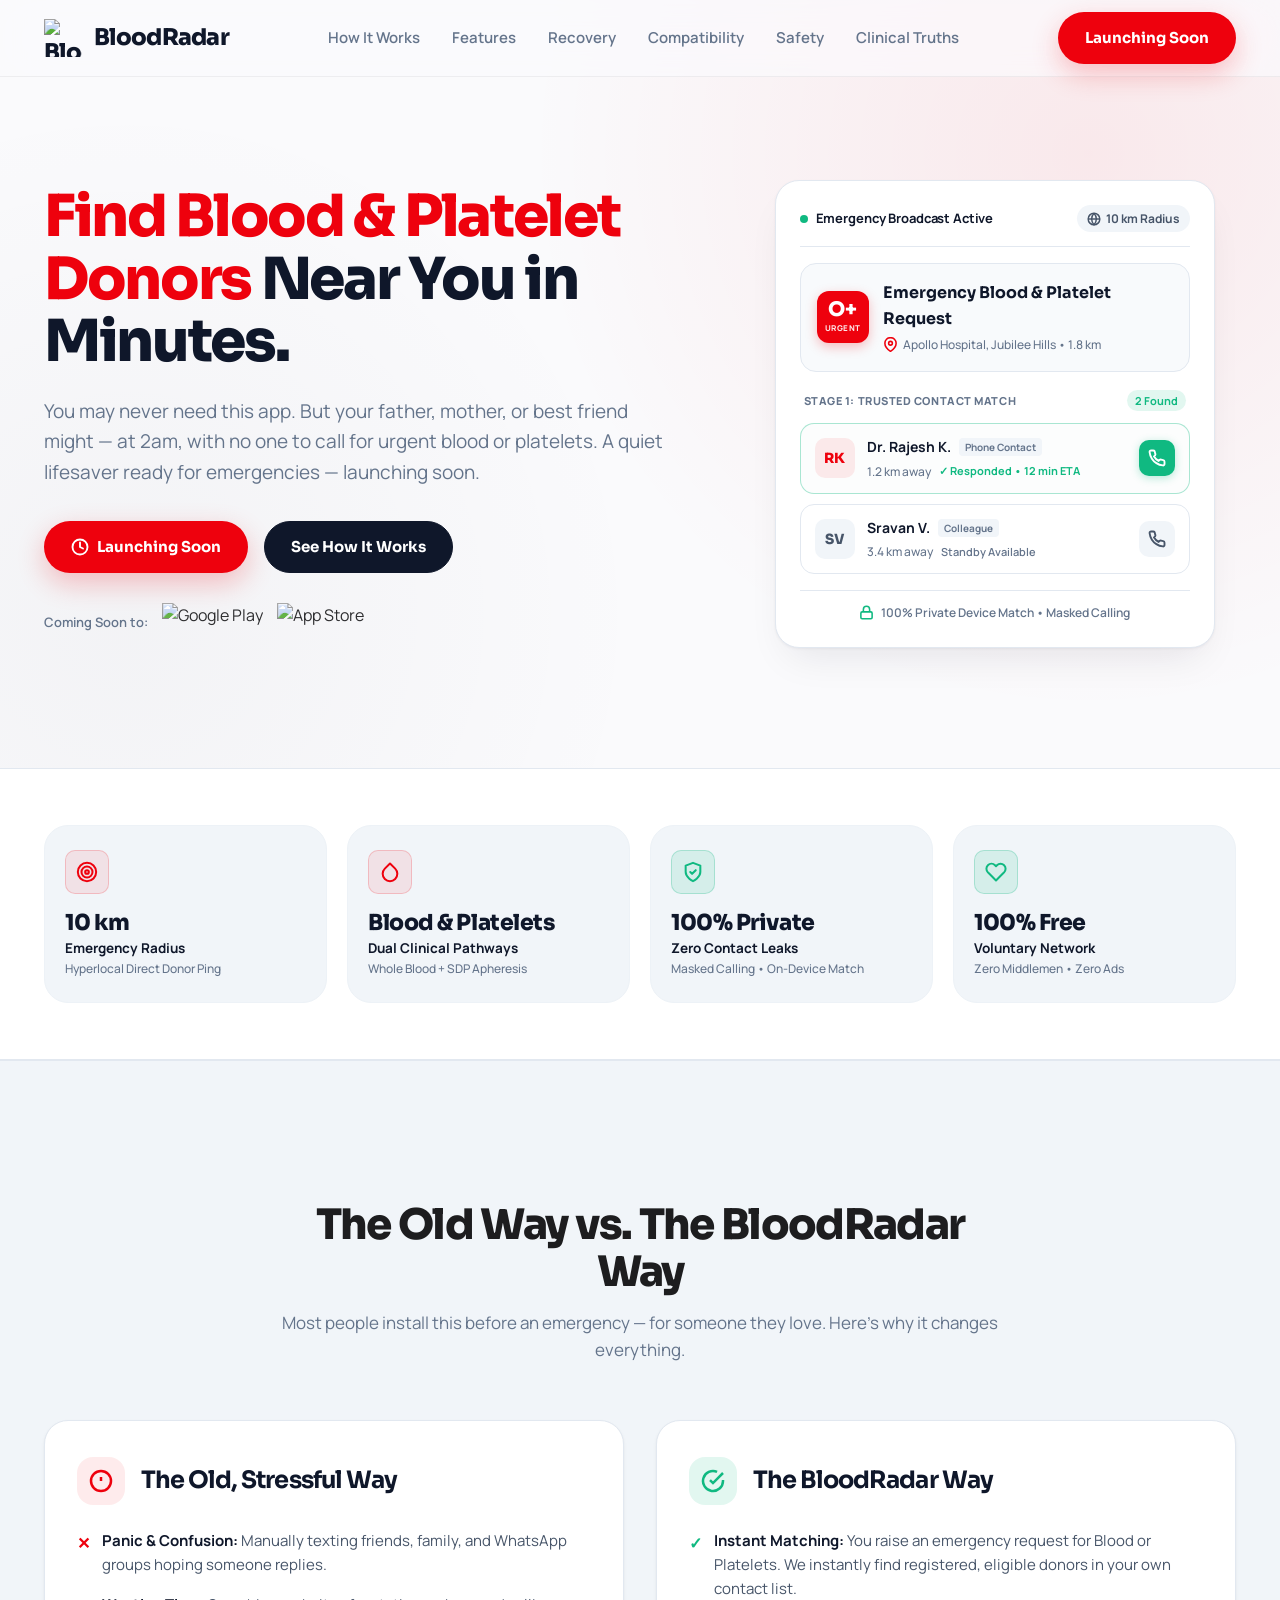
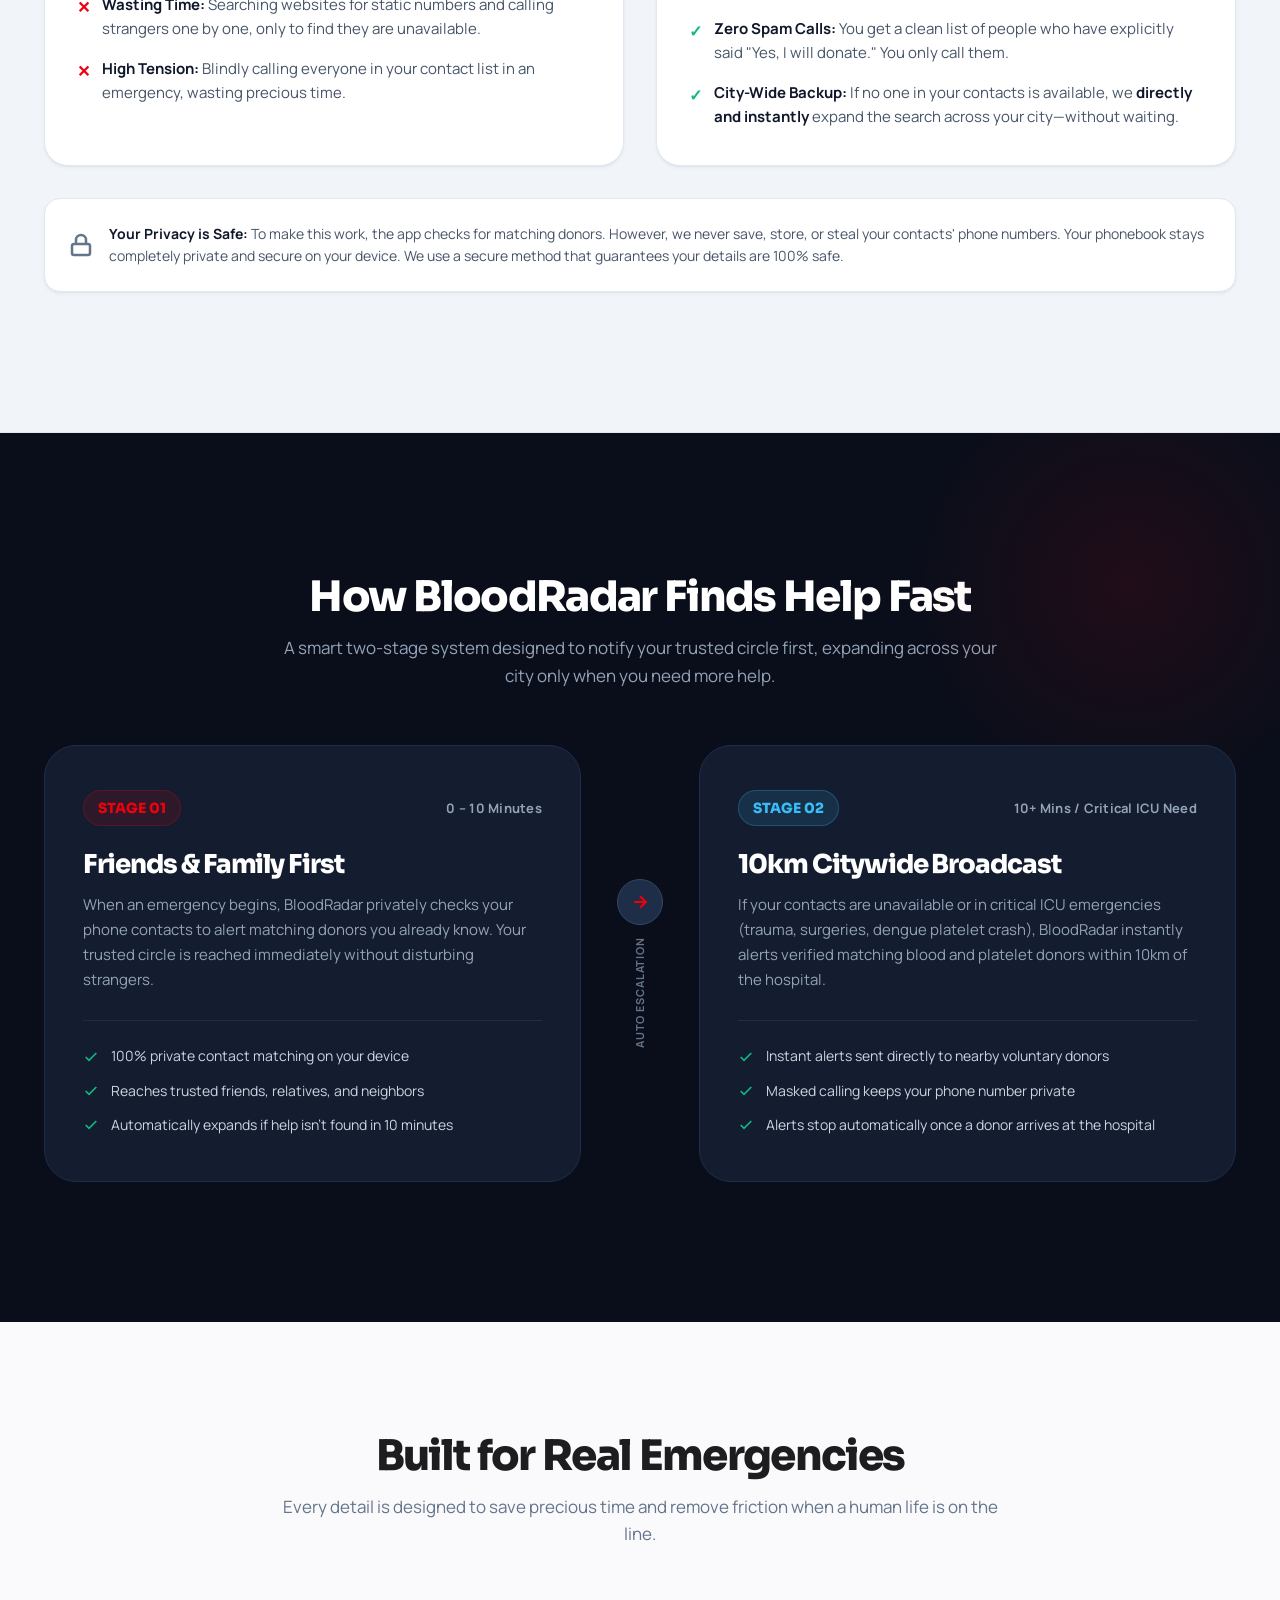
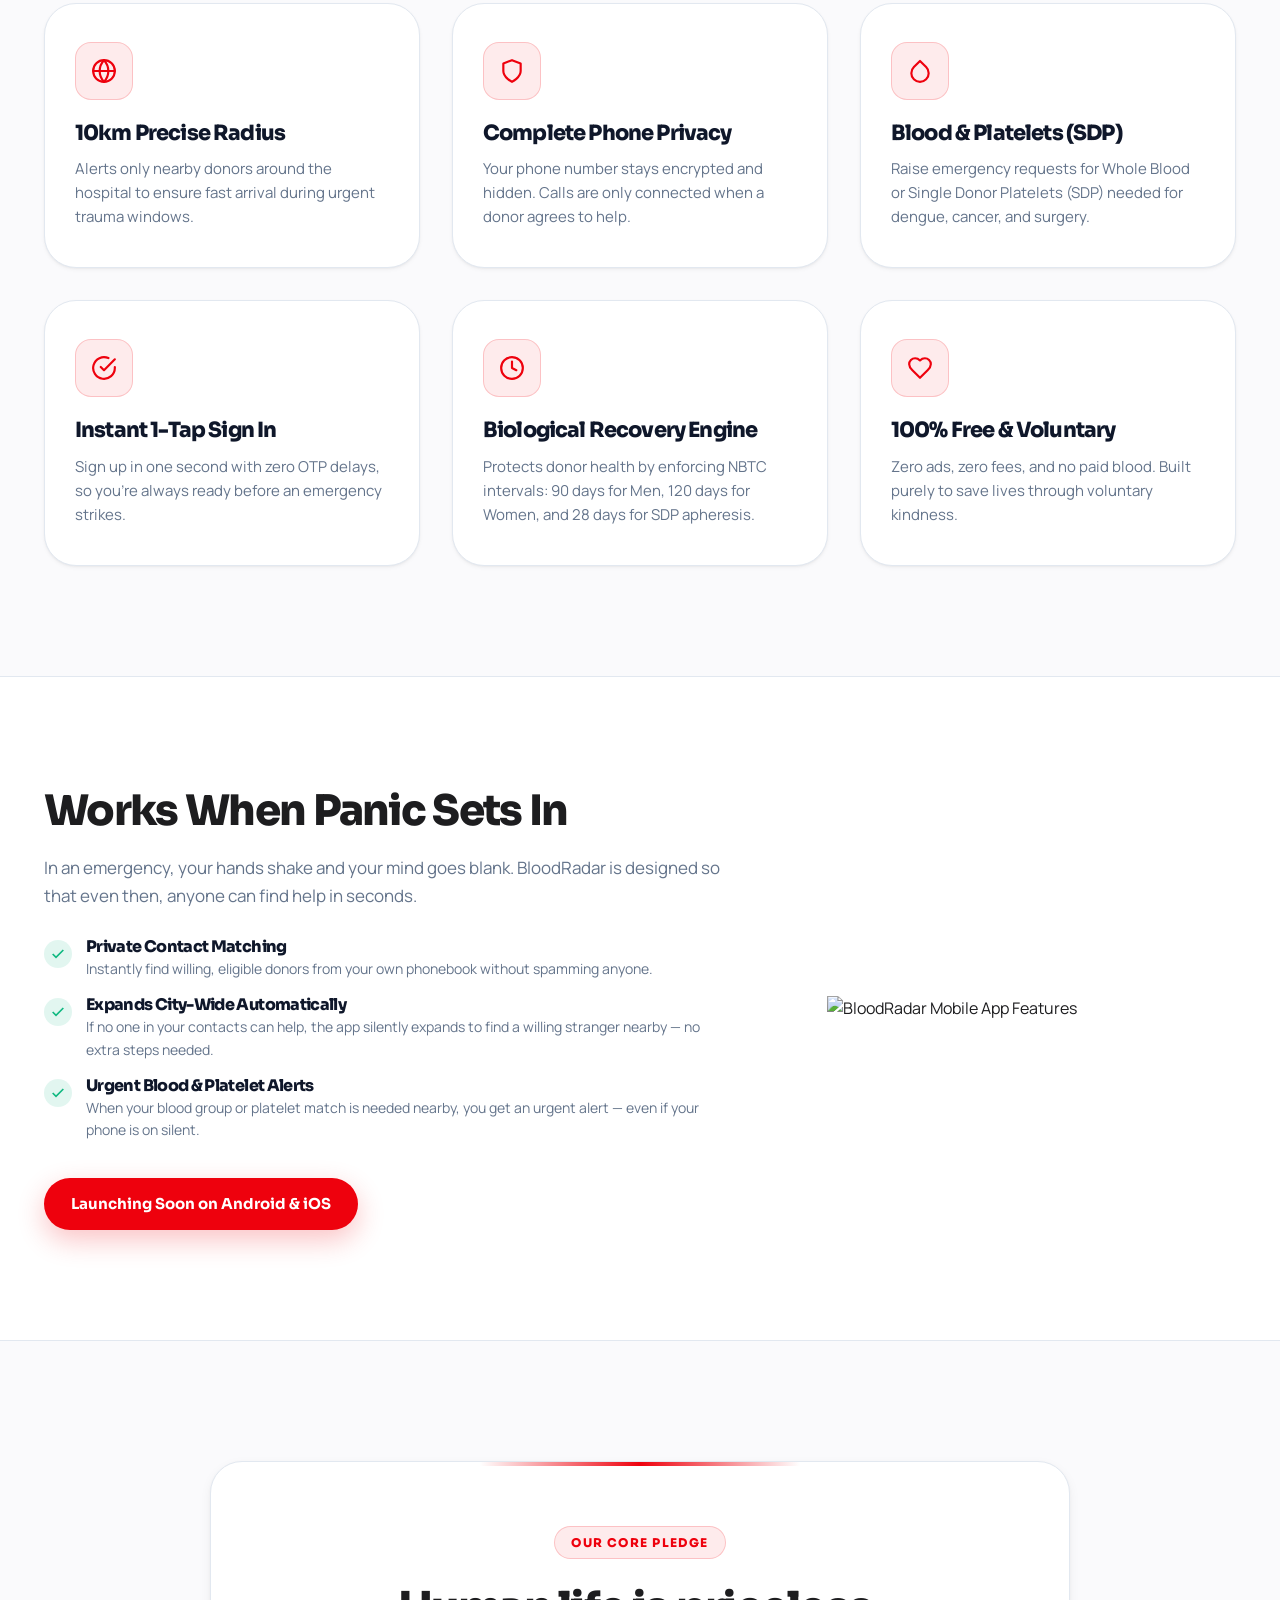
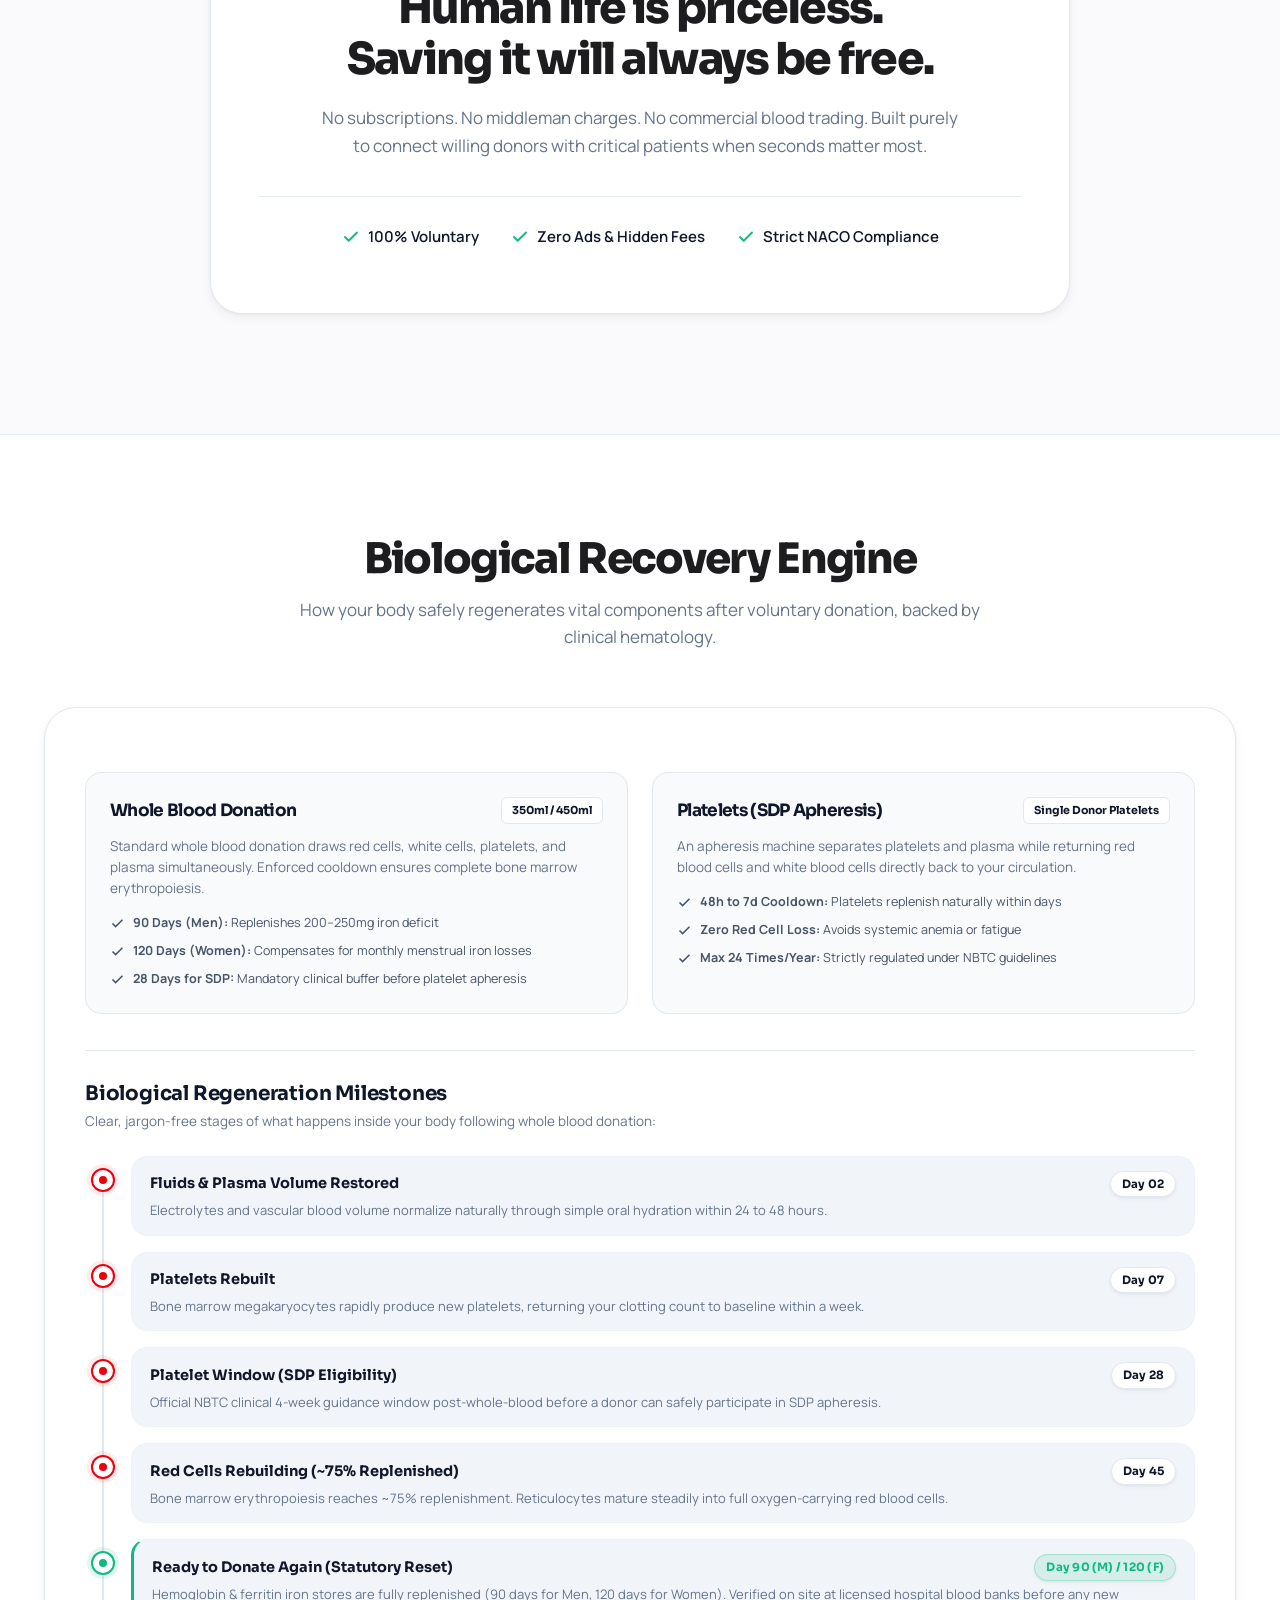
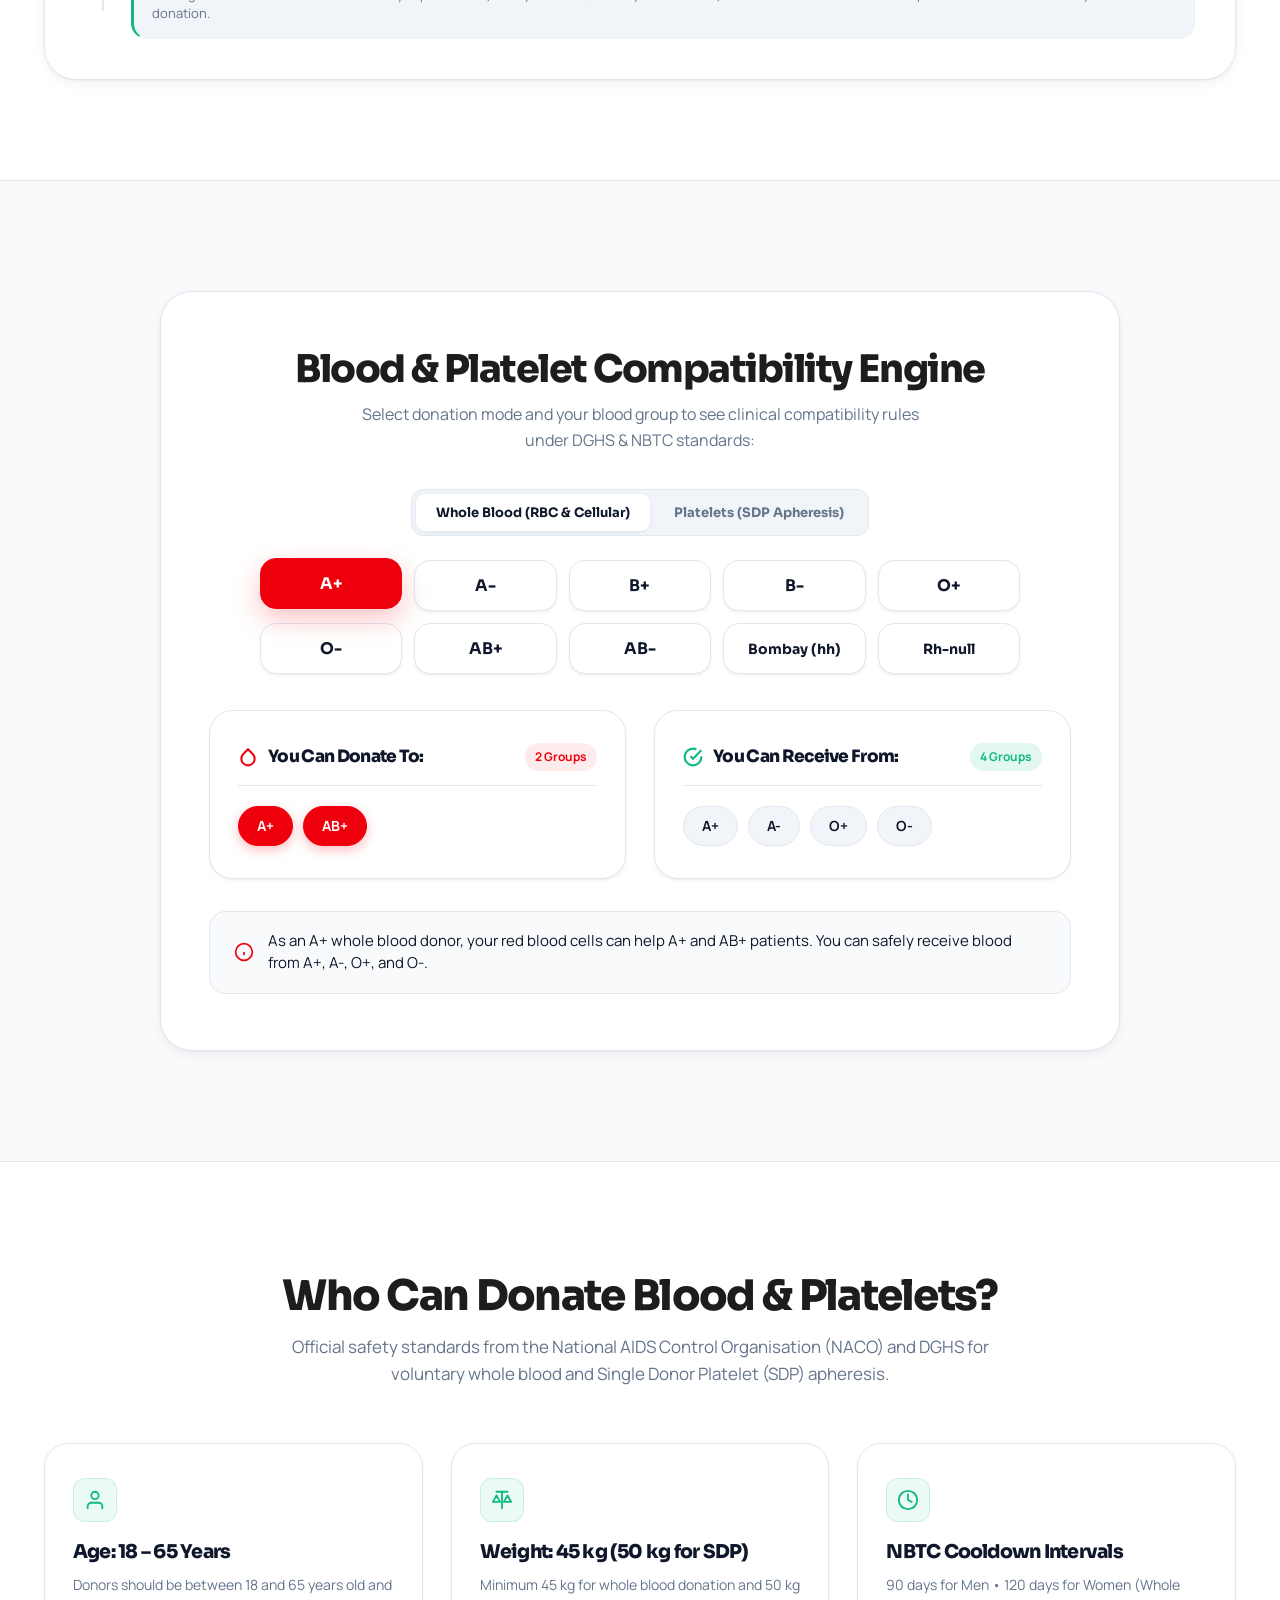
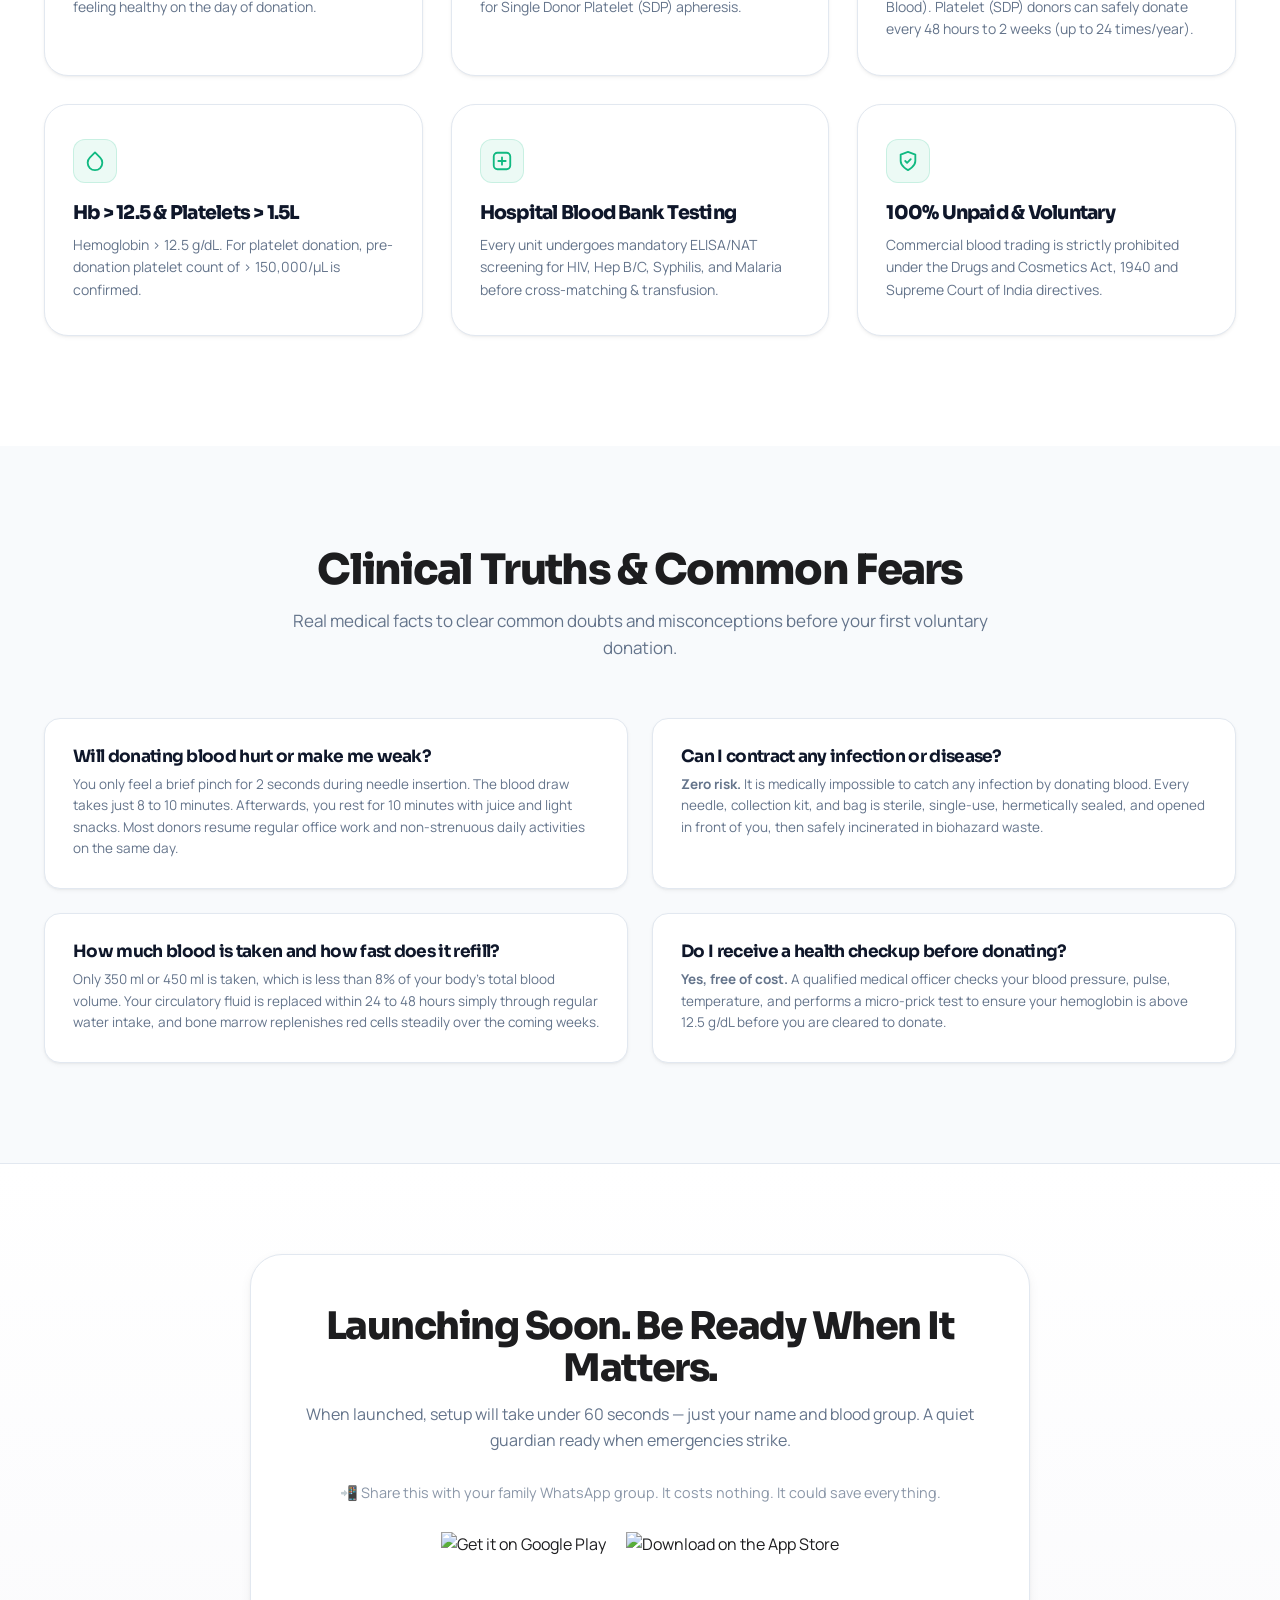
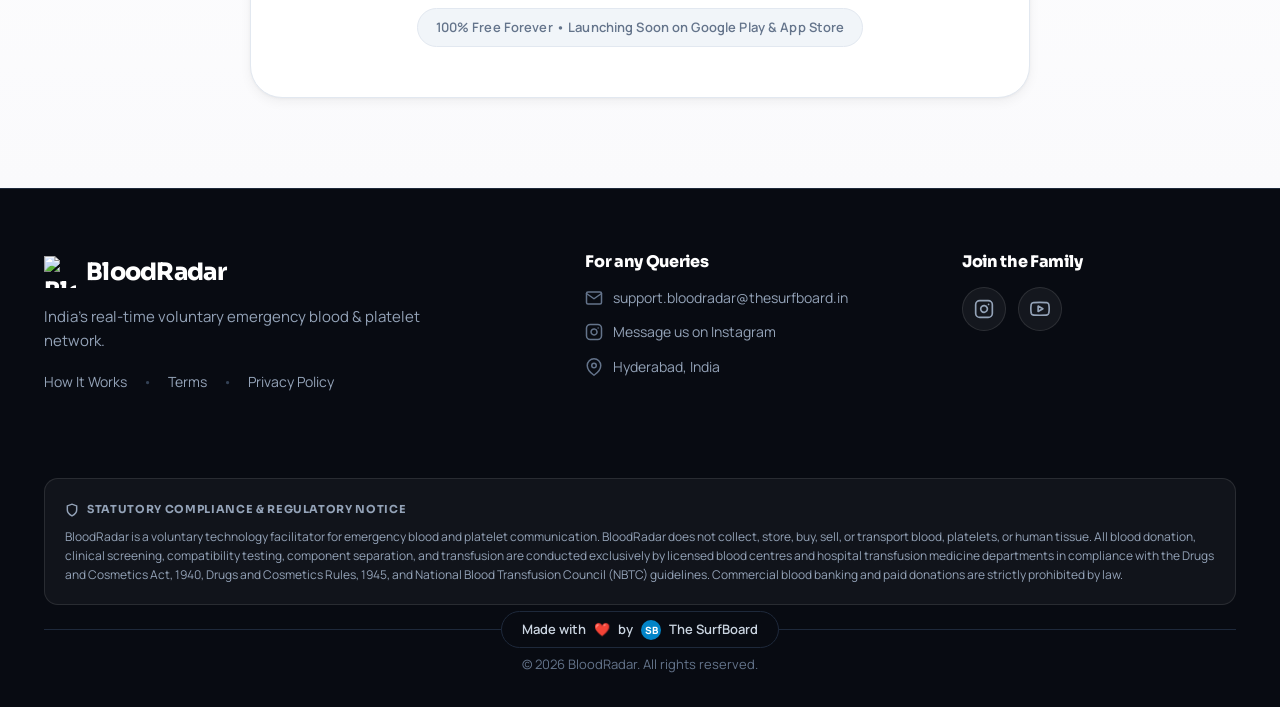
==== commit 641243f2: "refactor(ui): upgrade trust metrics banner to Apple-grade modular trust tiles with balanced typograp" ====
--- a/index.html
+++ b/index.html
@@ -19,7 +19,7 @@
   <link href="https://fonts.googleapis.com/css2?family=Manrope:wght@400;500;600;700;800&family=Sora:wght@400;500;600;700;800&display=swap" rel="stylesheet">
   
   <!-- Stylesheet & Icons -->
-  <link rel="stylesheet" href="css/styles.css?v=2.1">
+  <link rel="stylesheet" href="css/styles.css?v=2.2">
   <link rel="icon" type="image/png" sizes="32x32" href="assets/images/favicon-32x32.png">
   <link rel="icon" type="image/webp" href="assets/images/favicon.webp">
   <link rel="apple-touch-icon" sizes="180x180" href="assets/images/apple-touch-icon.png">
@@ -190,21 +190,63 @@
   <section class="metrics-section">
     <div class="container">
       <div class="metrics-grid">
-        <div class="metric-item">
-          <div class="metric-number">10 km</div>
-          <div class="metric-label">Emergency Radius</div>
-        </div>
-        <div class="metric-item">
-          <div class="metric-number">Blood &amp; Platelets</div>
-          <div class="metric-label">Whole Blood + SDP Apheresis</div>
-        </div>
-        <div class="metric-item">
-          <div class="metric-number">100% Private</div>
-          <div class="metric-label">Your Contacts Stay On Your Phone</div>
-        </div>
-        <div class="metric-item">
-          <div class="metric-number">100% Free</div>
-          <div class="metric-label">Voluntary &amp; Zero Ads</div>
+        <!-- Metric 1: Emergency Radius -->
+        <div class="metric-card">
+          <div class="metric-icon-box">
+            <svg width="22" height="22" viewBox="0 0 24 24" fill="none" stroke="currentColor" stroke-width="2.2" stroke-linecap="round" stroke-linejoin="round">
+              <circle cx="12" cy="12" r="10"/>
+              <circle cx="12" cy="12" r="6"/>
+              <circle cx="12" cy="12" r="2"/>
+            </svg>
+          </div>
+          <div class="metric-text-group">
+            <div class="metric-number">10 km</div>
+            <div class="metric-label">Emergency Radius</div>
+            <div class="metric-sublabel">Hyperlocal Direct Donor Ping</div>
+          </div>
+        </div>
+
+        <!-- Metric 2: Blood & Platelets -->
+        <div class="metric-card">
+          <div class="metric-icon-box">
+            <svg width="22" height="22" viewBox="0 0 24 24" fill="none" stroke="currentColor" stroke-width="2.2" stroke-linecap="round" stroke-linejoin="round">
+              <path d="M12 2.69l5.66 5.66a8 8 0 1 1-11.31 0z"/>
+            </svg>
+          </div>
+          <div class="metric-text-group">
+            <div class="metric-number">Blood &amp; Platelets</div>
+            <div class="metric-label">Dual Clinical Pathways</div>
+            <div class="metric-sublabel">Whole Blood + SDP Apheresis</div>
+          </div>
+        </div>
+
+        <!-- Metric 3: 100% Private -->
+        <div class="metric-card">
+          <div class="metric-icon-box emerald">
+            <svg width="22" height="22" viewBox="0 0 24 24" fill="none" stroke="currentColor" stroke-width="2.2" stroke-linecap="round" stroke-linejoin="round">
+              <path d="M12 22s8-4 8-10V5l-8-3-8 3v7c0 6 8 10 8 10z"/>
+              <path d="M9 12l2 2 4-4"/>
+            </svg>
+          </div>
+          <div class="metric-text-group">
+            <div class="metric-number">100% Private</div>
+            <div class="metric-label">Zero Contact Leaks</div>
+            <div class="metric-sublabel">Masked Calling • On-Device Match</div>
+          </div>
+        </div>
+
+        <!-- Metric 4: 100% Free -->
+        <div class="metric-card">
+          <div class="metric-icon-box emerald">
+            <svg width="22" height="22" viewBox="0 0 24 24" fill="none" stroke="currentColor" stroke-width="2.2" stroke-linecap="round" stroke-linejoin="round">
+              <path d="M20.84 4.61a5.5 5.5 0 0 0-7.78 0L12 5.67l-1.06-1.06a5.5 5.5 0 0 0-7.78 7.78l1.06 1.06L12 21.23l7.78-7.78 1.06-1.06a5.5 5.5 0 0 0 0-7.78z"/>
+            </svg>
+          </div>
+          <div class="metric-text-group">
+            <div class="metric-number">100% Free</div>
+            <div class="metric-label">Voluntary Network</div>
+            <div class="metric-sublabel">Zero Middlemen • Zero Ads</div>
+          </div>
         </div>
       </div>
     </div>
--- a/css/styles.css
+++ b/css/styles.css
@@ -767,40 +767,114 @@
 }
 
 /* ==========================================================================
-   Trust & Metrics Banner (Unified Solid Color - No Split Colors)
+   Trust & Metrics Banner (Apple-Grade Trust Tiles • Single Source of Truth)
    ========================================================================== */
 .metrics-section {
-  padding: 44px 0;
-  background: #FFFFFF;
+  padding: 56px 0;
+  background: var(--light-surface);
   border-top: 1px solid var(--border-light);
   border-bottom: 1px solid var(--border-light);
+  position: relative;
 }
 
 .metrics-grid {
   display: grid;
   grid-template-columns: repeat(4, 1fr);
-  gap: 24px;
-}
-
-.metric-item {
-  text-align: center;
-  padding: 10px;
+  gap: 20px;
+}
+
+.metric-card {
+  background: var(--light-surface-subtle);
+  border: 1px solid var(--border-subtle);
+  border-radius: var(--radius-lg);
+  padding: 24px 20px;
+  display: flex;
+  flex-direction: column;
+  align-items: flex-start;
+  text-align: left;
+  transition: all 0.25s cubic-bezier(0.16, 1, 0.3, 1);
+  position: relative;
+  overflow: hidden;
+}
+
+.metric-card:hover {
+  background: var(--light-surface);
+  border-color: var(--border-light);
+  transform: translateY(-3px);
+  box-shadow: var(--shadow-md);
+}
+
+.metric-icon-box {
+  width: 44px;
+  height: 44px;
+  border-radius: var(--radius-sm);
+  background: var(--primary-red-light);
+  color: var(--primary-red);
+  border: 1px solid var(--primary-red-border);
+  display: flex;
+  align-items: center;
+  justify-content: center;
+  margin-bottom: 16px;
+  flex-shrink: 0;
+  transition: transform 0.2s ease;
+}
+
+.metric-card:hover .metric-icon-box {
+  transform: scale(1.06);
+}
+
+.metric-icon-box.emerald {
+  background: var(--accent-emerald-light);
+  color: var(--accent-emerald);
+  border-color: var(--accent-emerald-border);
+}
+
+.metric-text-group {
+  display: flex;
+  flex-direction: column;
+  gap: 4px;
+  width: 100%;
 }
 
 .metric-number {
   font-family: var(--font-heading);
-  font-size: 42px;
+  font-size: 22px;
   font-weight: 800;
   color: var(--dark-slate);
-  line-height: 1.1;
-  margin-bottom: 6px;
-  letter-spacing: -0.03em;
+  line-height: 1.2;
+  letter-spacing: -0.02em;
 }
 
 .metric-label {
-  font-size: 14px;
-  font-weight: 600;
+  font-family: var(--font-body);
+  font-size: 13.5px;
+  font-weight: 700;
+  color: var(--dark-slate);
+  line-height: 1.3;
+}
+
+.metric-sublabel {
+  font-family: var(--font-body);
+  font-size: 12px;
+  font-weight: 500;
   color: var(--text-dark-muted);
+  line-height: 1.4;
+}
+
+@media (max-width: 992px) {
+  .metrics-grid {
+    grid-template-columns: repeat(2, 1fr);
+    gap: 16px;
+  }
+}
+
+@media (max-width: 540px) {
+  .metrics-grid {
+    grid-template-columns: 1fr;
+  }
+  .metric-card {
+    padding: 20px 18px;
+  }
 }
 
 /* ==========================================================================
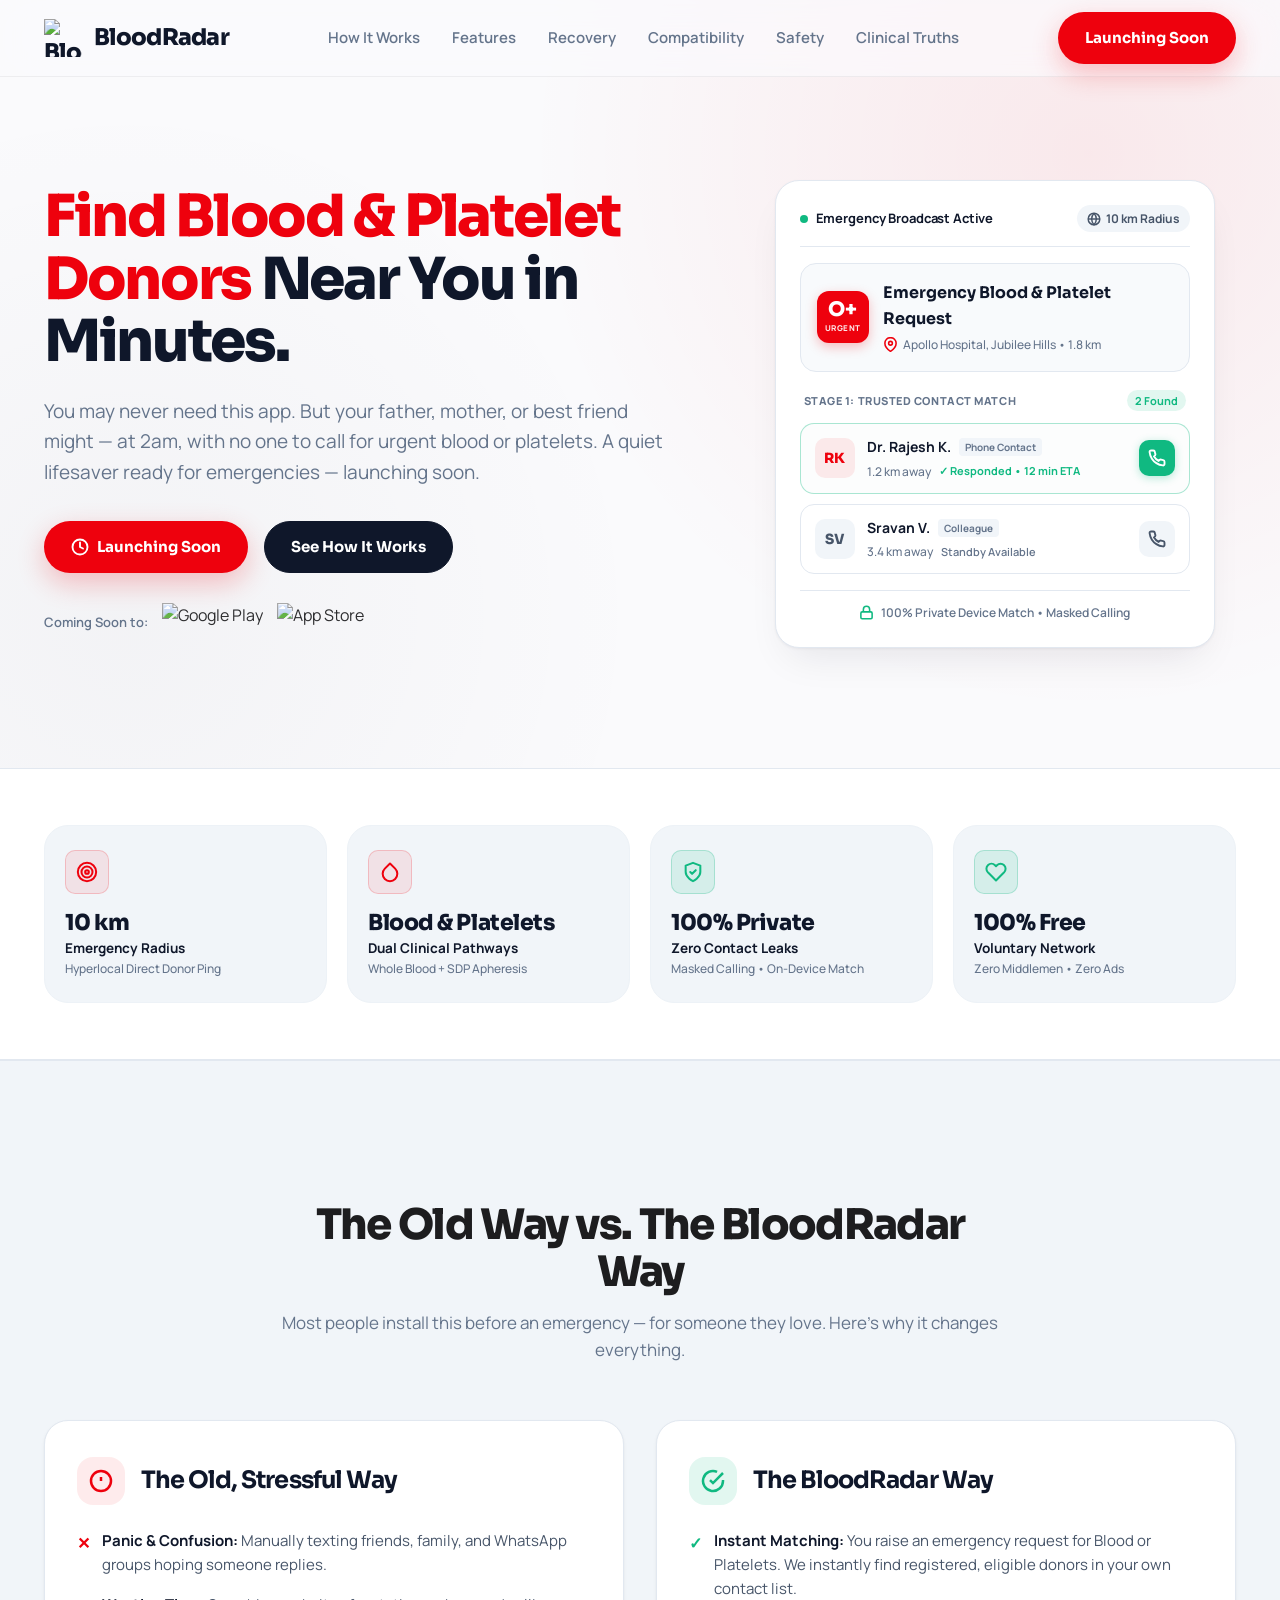
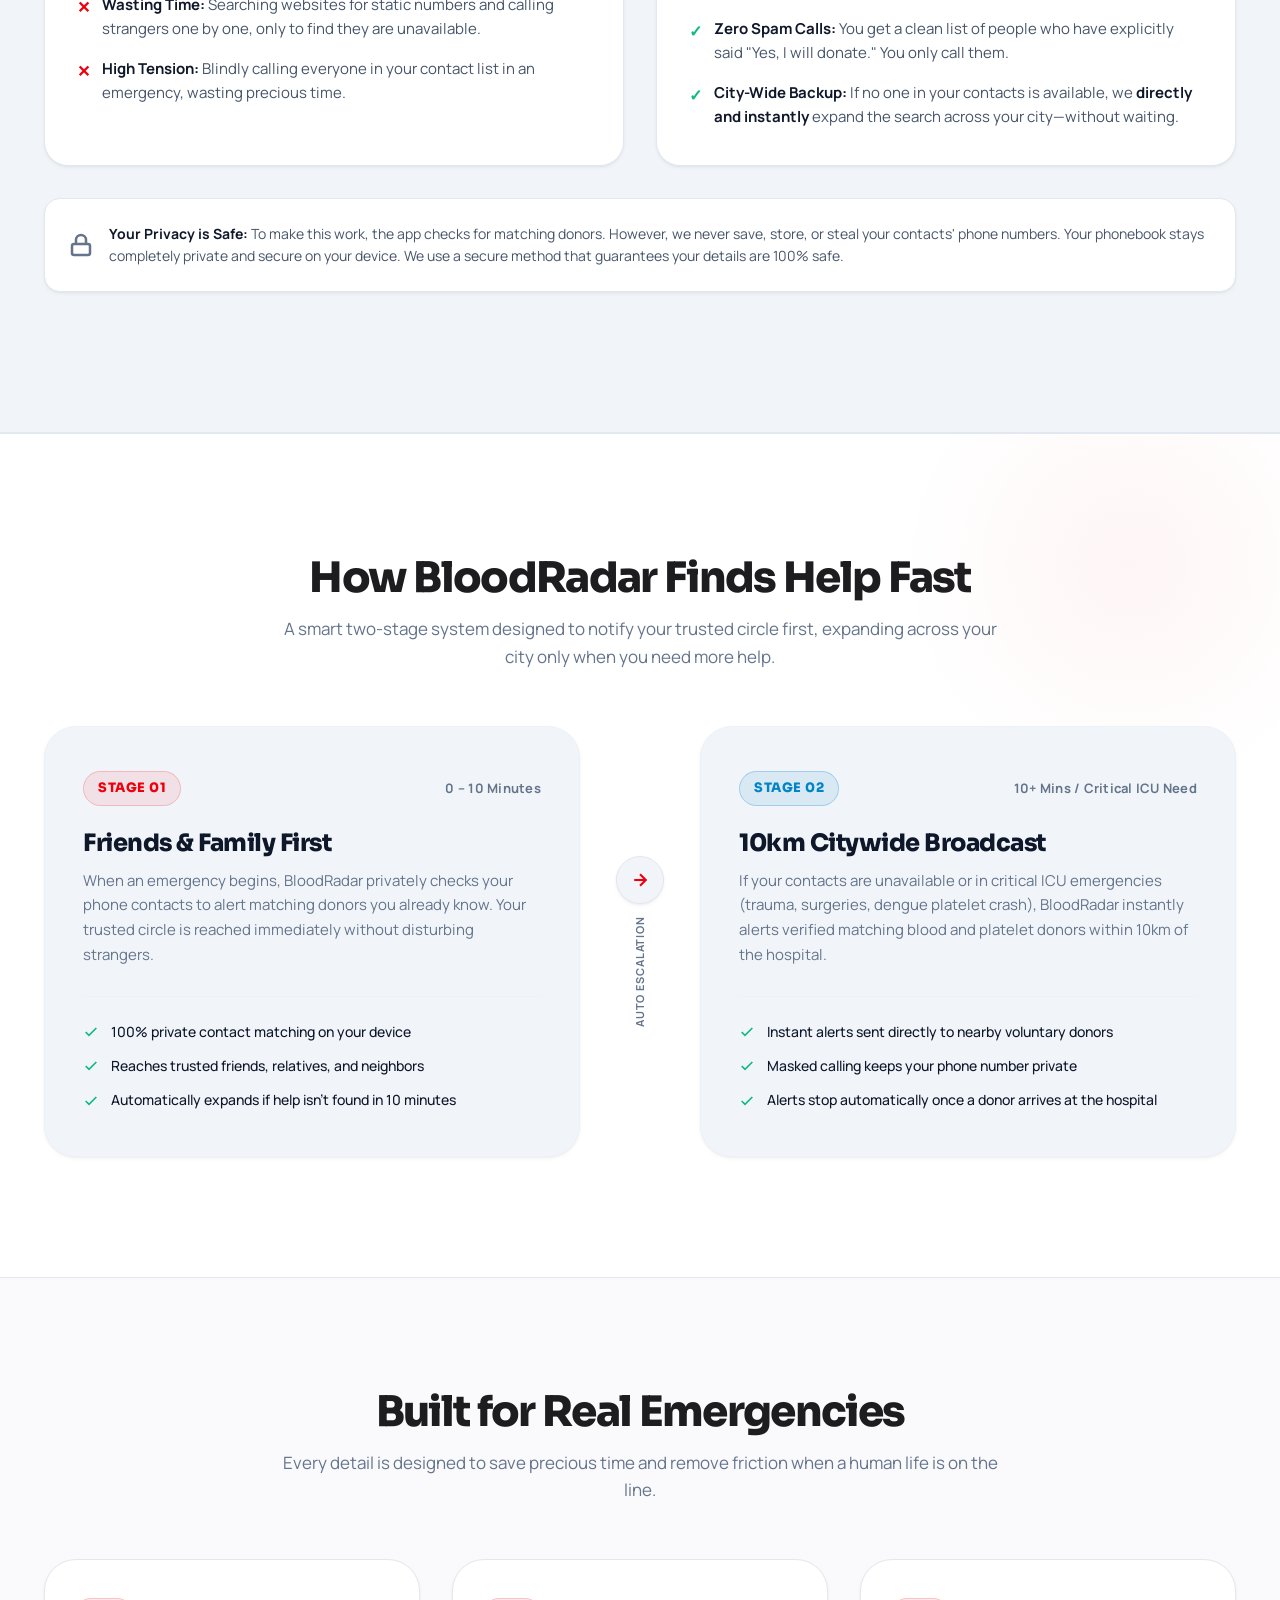
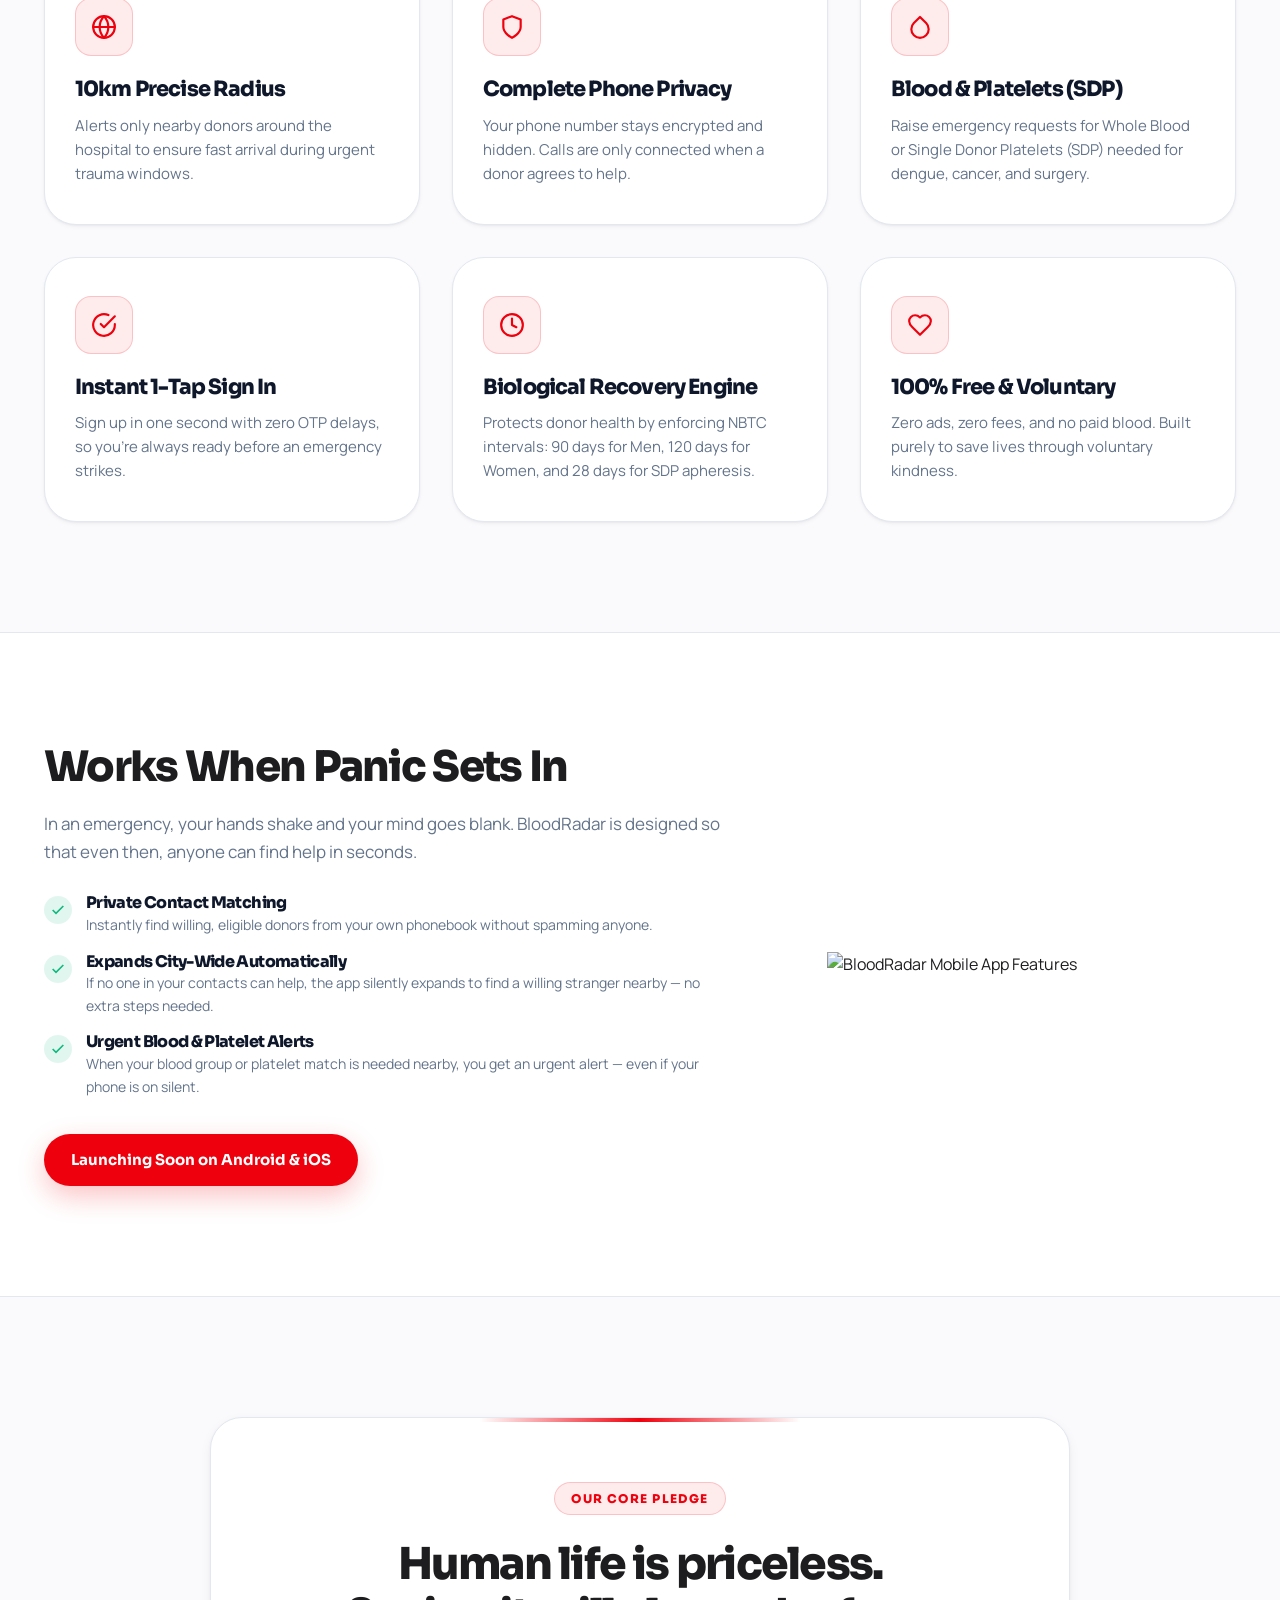
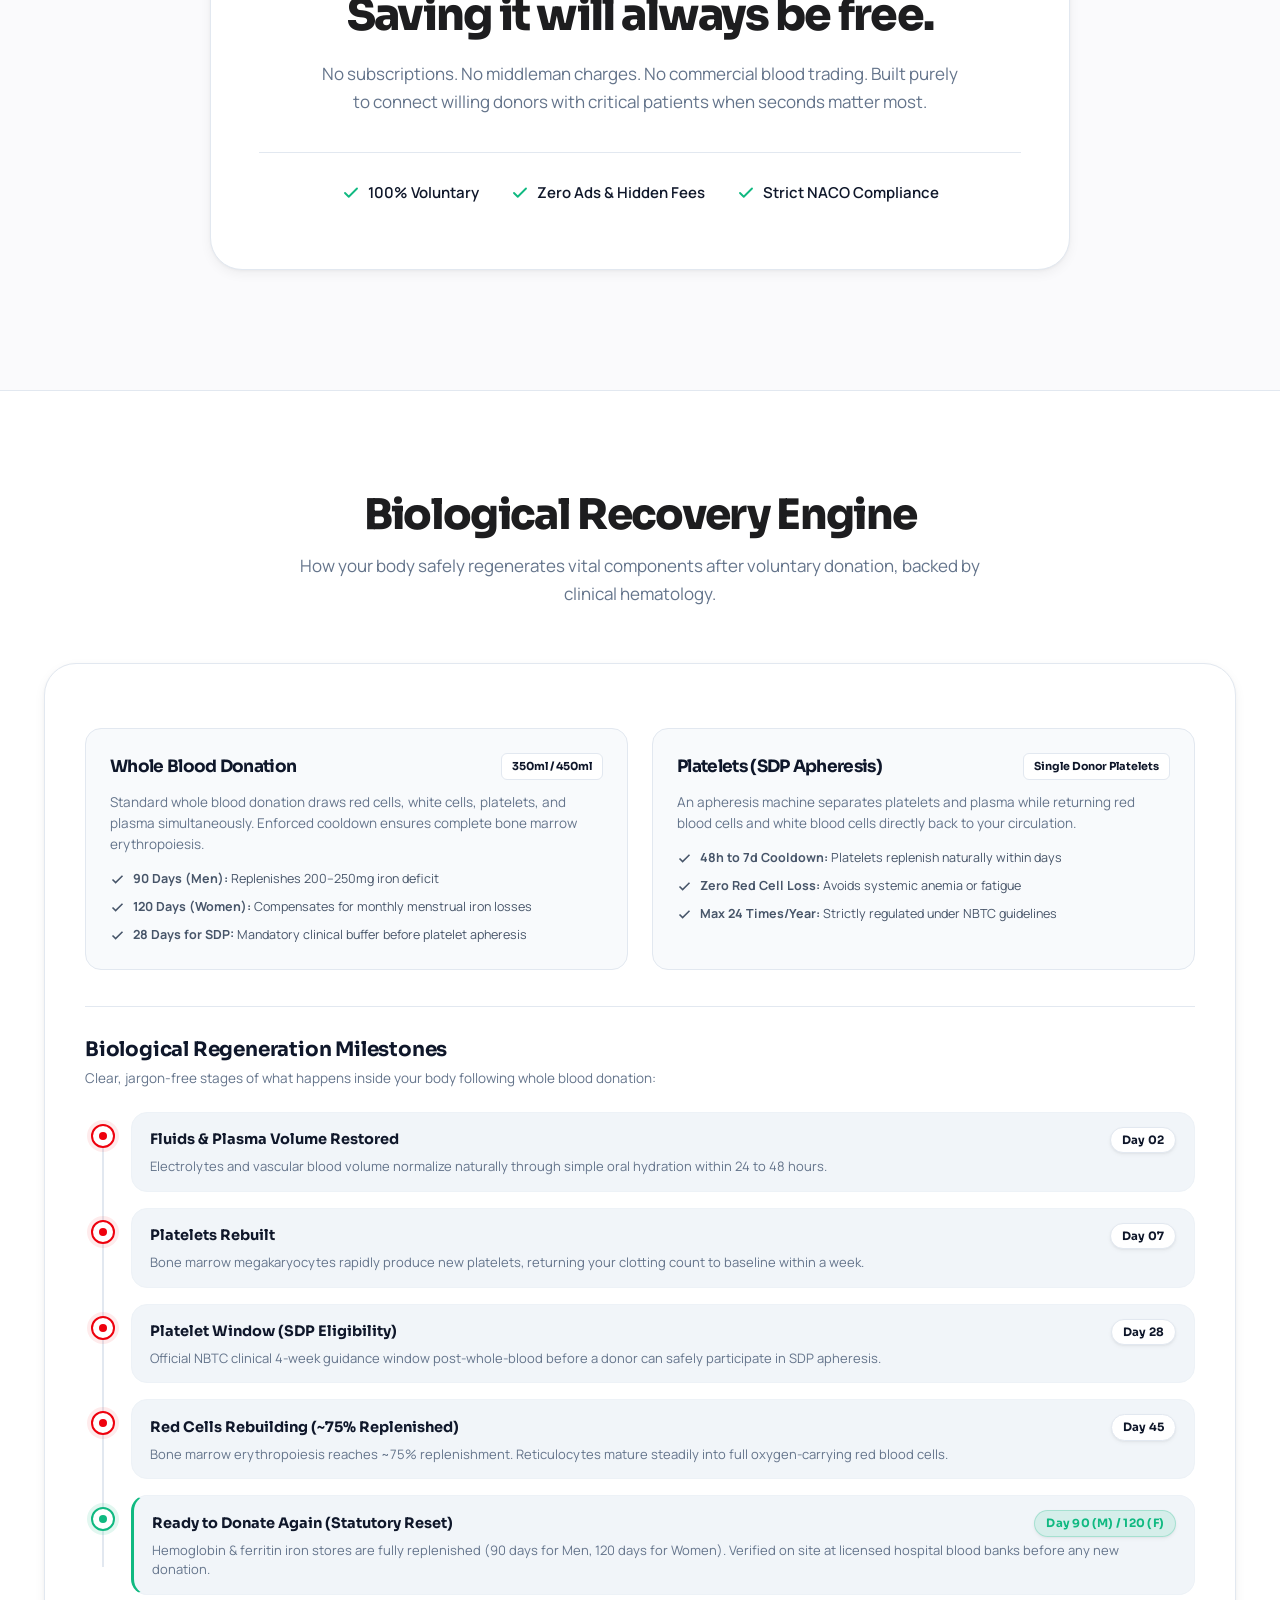
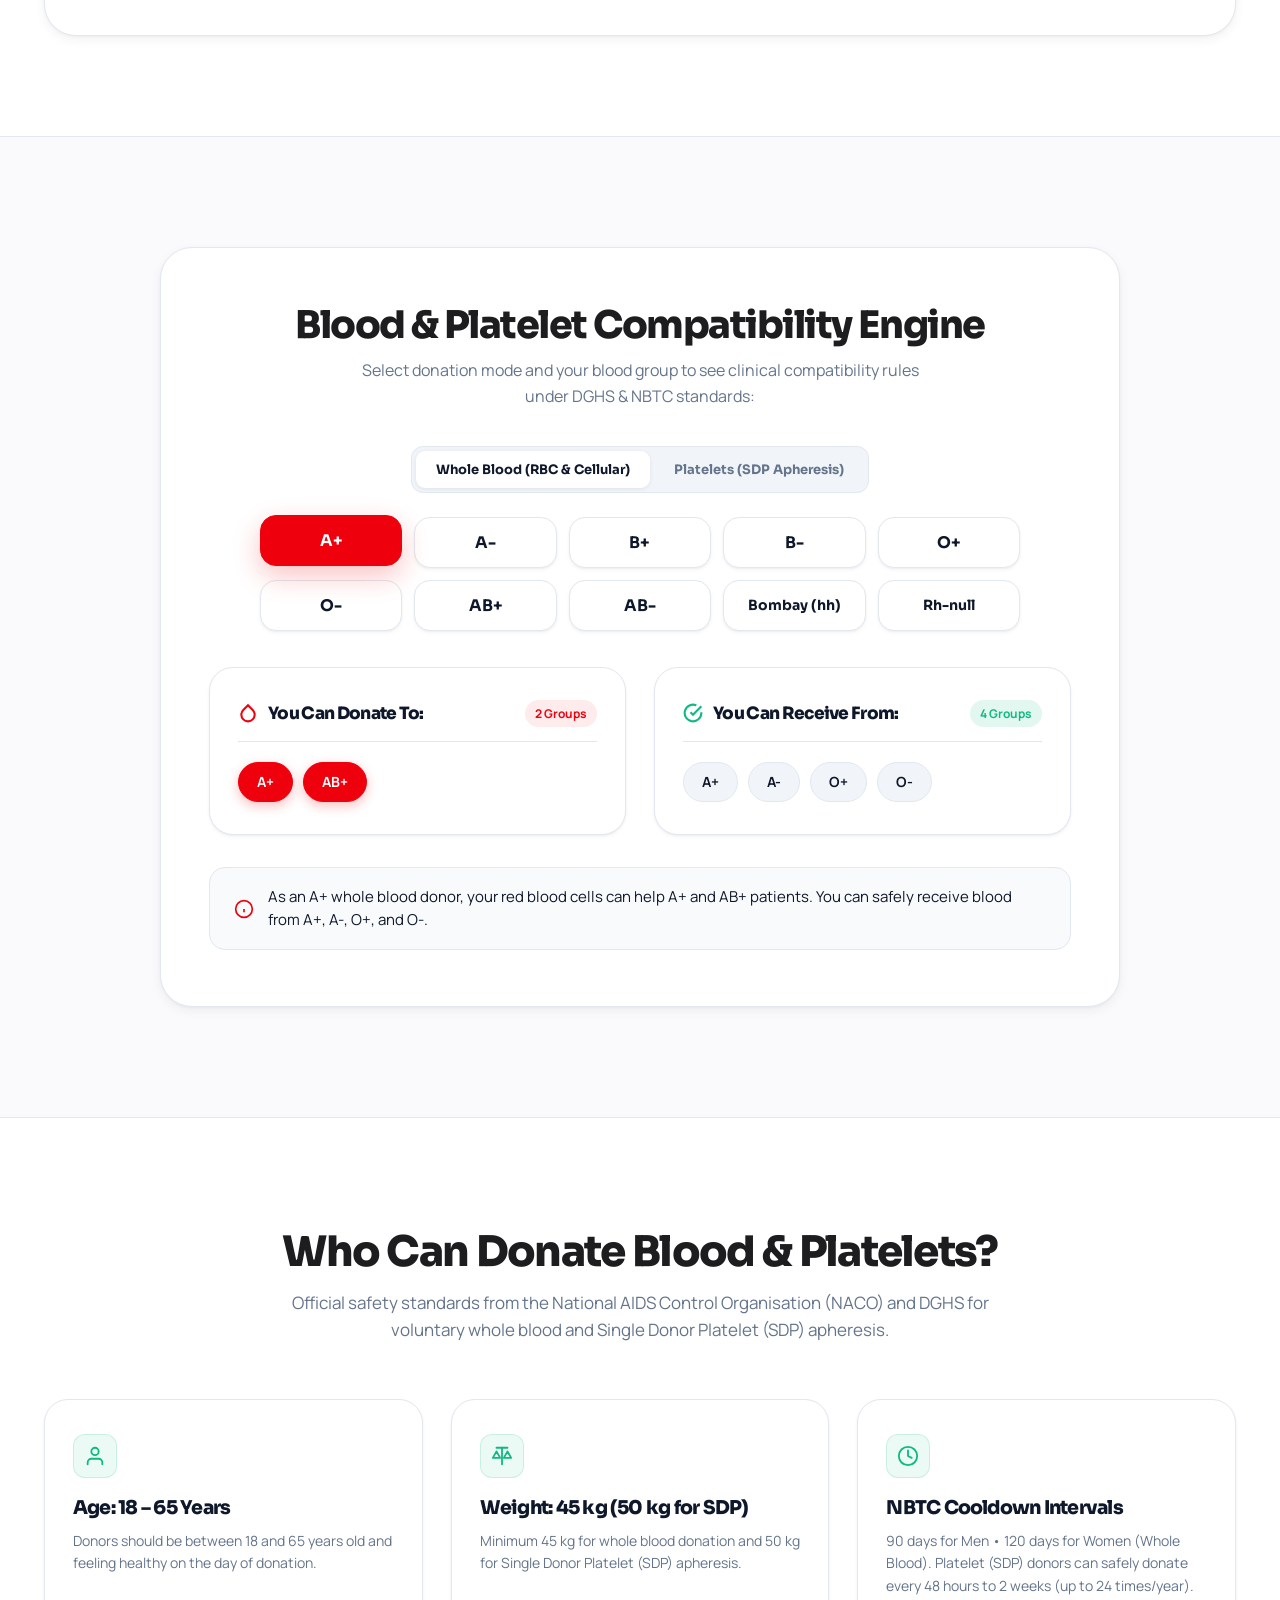
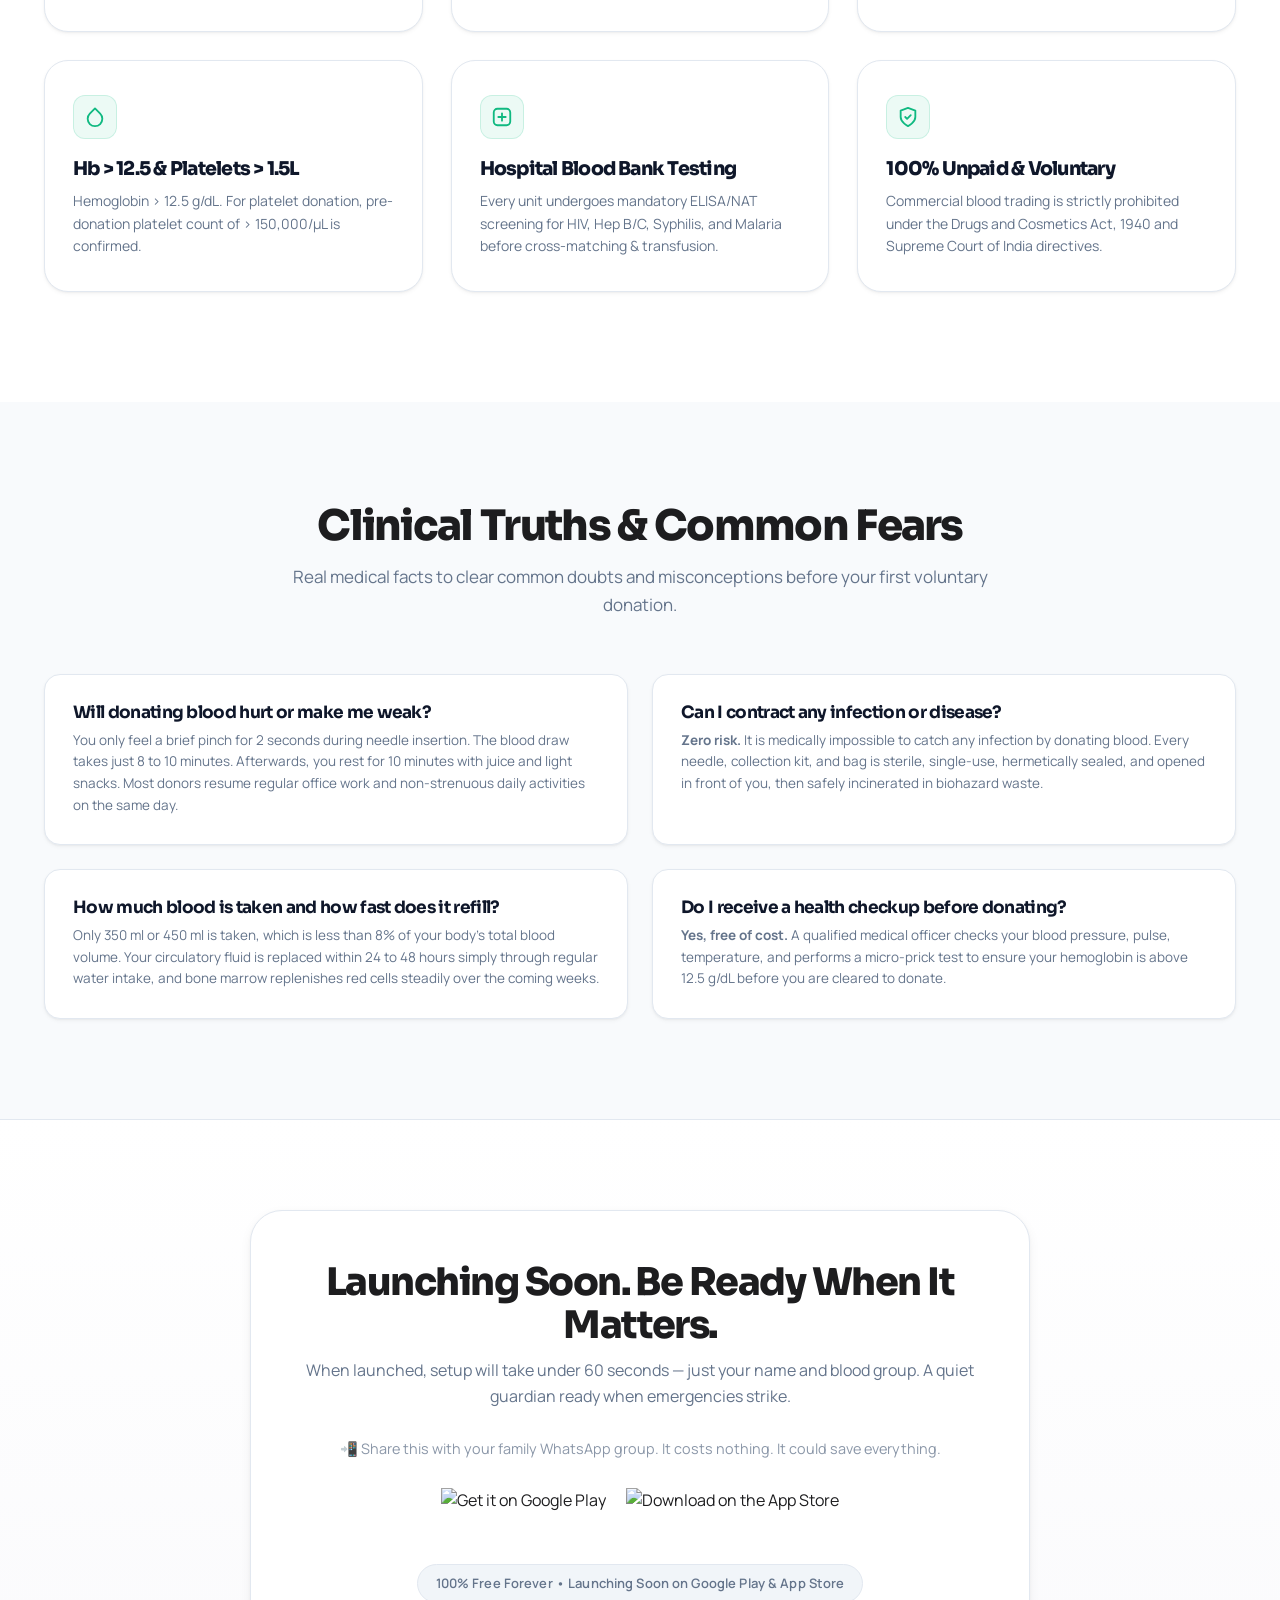
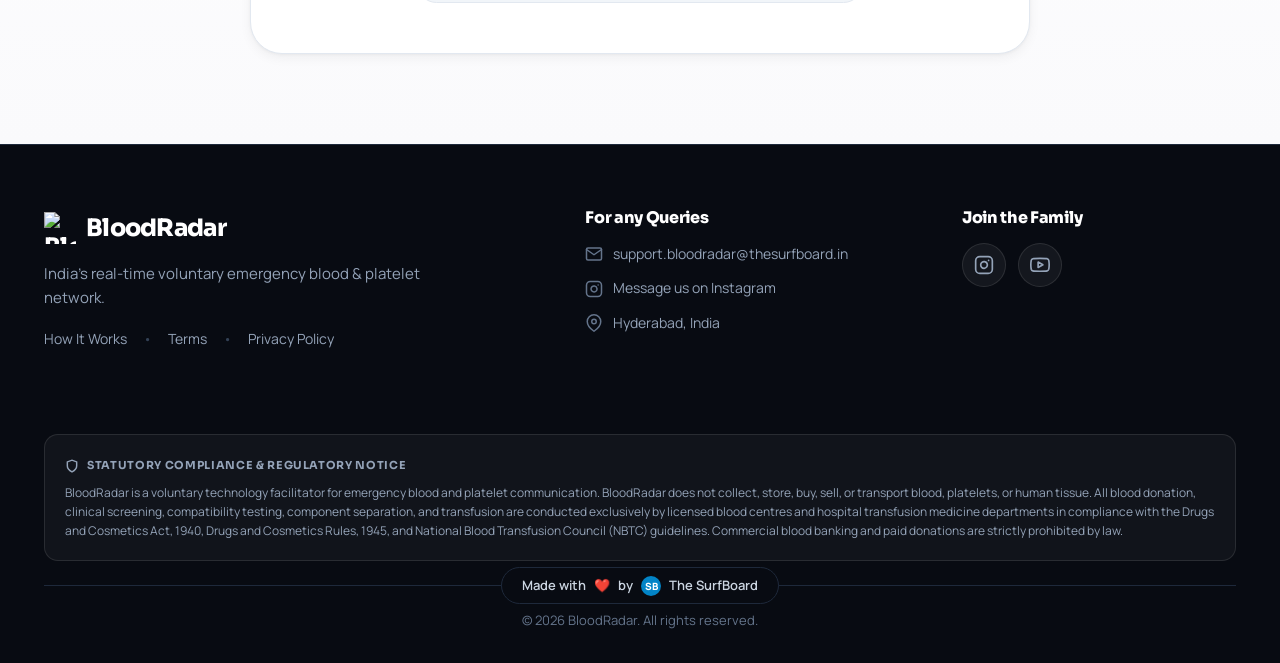
==== commit 79f3c68e: "refactor(ui): convert emergency pipeline section to cohesive Apple-grade light mode matching the sit" ====
--- a/index.html
+++ b/index.html
@@ -19,7 +19,7 @@
   <link href="https://fonts.googleapis.com/css2?family=Manrope:wght@400;500;600;700;800&family=Sora:wght@400;500;600;700;800&display=swap" rel="stylesheet">
   
   <!-- Stylesheet & Icons -->
-  <link rel="stylesheet" href="css/styles.css?v=2.2">
+  <link rel="stylesheet" href="css/styles.css?v=2.3">
   <link rel="icon" type="image/png" sizes="32x32" href="assets/images/favicon-32x32.png">
   <link rel="icon" type="image/webp" href="assets/images/favicon.webp">
   <link rel="apple-touch-icon" sizes="180x180" href="assets/images/apple-touch-icon.png">
@@ -325,8 +325,8 @@
   <section id="how-it-works" class="pipeline-section">
     <div class="container">
       <div class="section-header">
-        <h2 class="section-title light">How BloodRadar Finds Help Fast</h2>
-        <p class="section-subtitle light">A smart two-stage system designed to notify your trusted circle first, expanding across your city only when you need more help.</p>
+        <h2 class="section-title">How BloodRadar Finds Help Fast</h2>
+        <p class="section-subtitle">A smart two-stage system designed to notify your trusted circle first, expanding across your city only when you need more help.</p>
       </div>
 
       <div class="pipeline-track-container">
--- a/css/styles.css
+++ b/css/styles.css
@@ -30,6 +30,10 @@
   --accent-emerald-light: rgba(16, 185, 129, 0.12);
   --accent-emerald-glow: rgba(16, 185, 129, 0.4);
   --accent-emerald-border: rgba(16, 185, 129, 0.25);
+
+  --accent-blue: #0284C7;
+  --accent-blue-light: rgba(2, 132, 199, 0.1);
+  --accent-blue-border: rgba(2, 132, 199, 0.25);
 
   --text-dark: #1D1D1F;
   --text-dark-muted: #64748B;
@@ -878,12 +882,13 @@
 }
 
 /* ==========================================================================
-   Enhanced 2-Tier Emergency Pipeline Architecture
+   Enhanced 2-Tier Emergency Pipeline Architecture (Clean Light Theme)
    ========================================================================== */
 .pipeline-section {
-  padding: 140px 0;
-  background: #090E1A;
-  color: var(--text-light);
+  padding: 120px 0;
+  background: var(--light-surface);
+  border-top: 1px solid var(--border-light);
+  border-bottom: 1px solid var(--border-light);
   position: relative;
   overflow: hidden;
 }
@@ -891,12 +896,12 @@
 .pipeline-section::before {
   content: '';
   position: absolute;
-  top: -100px;
+  top: -120px;
   right: -100px;
   width: 500px;
   height: 500px;
-  background: radial-gradient(circle, rgba(var(--primary-red-rgb), 0.1) 0%, transparent 65%);
-  border-radius: 50%;
+  background: radial-gradient(circle, rgba(var(--primary-red-rgb), 0.04) 0%, transparent 65%);
+  border-radius: var(--radius-full);
   pointer-events: none;
 }
 
@@ -916,9 +921,6 @@
   color: var(--text-dark-muted);
   line-height: 1.6;
 }
-
-.section-title.light { color: #FFFFFF; }
-.section-subtitle.light { color: #94A3B8; }
 
 .pipeline-track-container {
   display: grid;
@@ -929,10 +931,11 @@
 }
 
 .pipeline-step-card {
-  background: #131D2F;
+  background: var(--light-surface-subtle);
   border-radius: var(--radius-xl);
   padding: 44px 38px;
-  border: 1px solid #1E2E48;
+  border: 1px solid var(--border-subtle);
+  box-shadow: var(--shadow-sm);
   position: relative;
   transition: var(--transition-smooth);
   display: flex;
@@ -940,9 +943,10 @@
 }
 
 .pipeline-step-card:hover {
+  background: var(--light-surface);
   transform: translateY(-4px);
-  border-color: rgba(var(--primary-red-rgb), 0.4);
-  box-shadow: 0 20px 45px rgba(0, 0, 0, 0.4);
+  border-color: var(--border-light);
+  box-shadow: var(--shadow-md);
 }
 
 .pipeline-step-header {
@@ -954,36 +958,40 @@
 
 .step-number-badge {
   font-family: var(--font-heading);
-  font-size: 14px;
+  font-size: 13px;
   font-weight: 800;
   color: var(--primary-red);
-  background: rgba(var(--primary-red-rgb), 0.12);
-  border: 1px solid rgba(var(--primary-red-rgb), 0.25);
+  background: var(--primary-red-light);
+  border: 1px solid var(--primary-red-border);
   padding: 6px 14px;
   border-radius: var(--radius-full);
+  letter-spacing: 0.04em;
 }
 
 .step-number-badge.blue {
-  color: #38BDF8;
-  background: rgba(56, 189, 248, 0.12);
-  border-color: rgba(56, 189, 248, 0.25);
+  color: var(--accent-blue);
+  background: var(--accent-blue-light);
+  border-color: var(--accent-blue-border);
 }
 
 .pipeline-time-tag {
   font-size: 13px;
   font-weight: 700;
-  color: #94A3B8;
+  color: var(--text-dark-muted);
   letter-spacing: 0.02em;
 }
 
 .pipeline-step-card h3 {
-  font-size: 26px;
-  color: #FFFFFF;
-  margin-bottom: 14px;
+  font-family: var(--font-heading);
+  font-size: 24px;
+  font-weight: 800;
+  color: var(--dark-slate);
+  margin-bottom: 12px;
+  letter-spacing: -0.02em;
 }
 
 .pipeline-step-card p {
-  color: #94A3B8;
+  color: var(--text-dark-muted);
   font-size: 15px;
   line-height: 1.65;
   margin-bottom: 28px;
@@ -995,7 +1003,7 @@
   display: flex;
   flex-direction: column;
   gap: 12px;
-  border-top: 1px solid #1E2E48;
+  border-top: 1px solid var(--border-subtle);
   padding-top: 24px;
 }
 
@@ -1004,7 +1012,8 @@
   align-items: center;
   gap: 12px;
   font-size: 14px;
-  color: #CBD5E1;
+  font-weight: 500;
+  color: var(--dark-slate);
 }
 
 .pipeline-features-list li svg {
@@ -1022,21 +1031,29 @@
 }
 
 .pipeline-bridge-circle {
-  width: 46px;
-  height: 46px;
-  border-radius: 50%;
-  background: #1E2E48;
-  border: 1px solid #334768;
+  width: 48px;
+  height: 48px;
+  border-radius: var(--radius-full);
+  background: var(--light-surface-subtle);
+  border: 1px solid var(--border-light);
+  box-shadow: var(--shadow-sm);
   display: flex;
   align-items: center;
   justify-content: center;
   color: var(--primary-red);
+  transition: all 0.25s ease;
+}
+
+.pipeline-bridge:hover .pipeline-bridge-circle {
+  transform: scale(1.08);
+  box-shadow: var(--shadow-md);
+  border-color: var(--primary-red-border);
 }
 
 .pipeline-bridge-text {
   font-size: 11px;
   font-weight: 700;
-  color: #64748B;
+  color: var(--text-dark-muted);
   text-transform: uppercase;
   letter-spacing: 0.08em;
   writing-mode: vertical-rl;
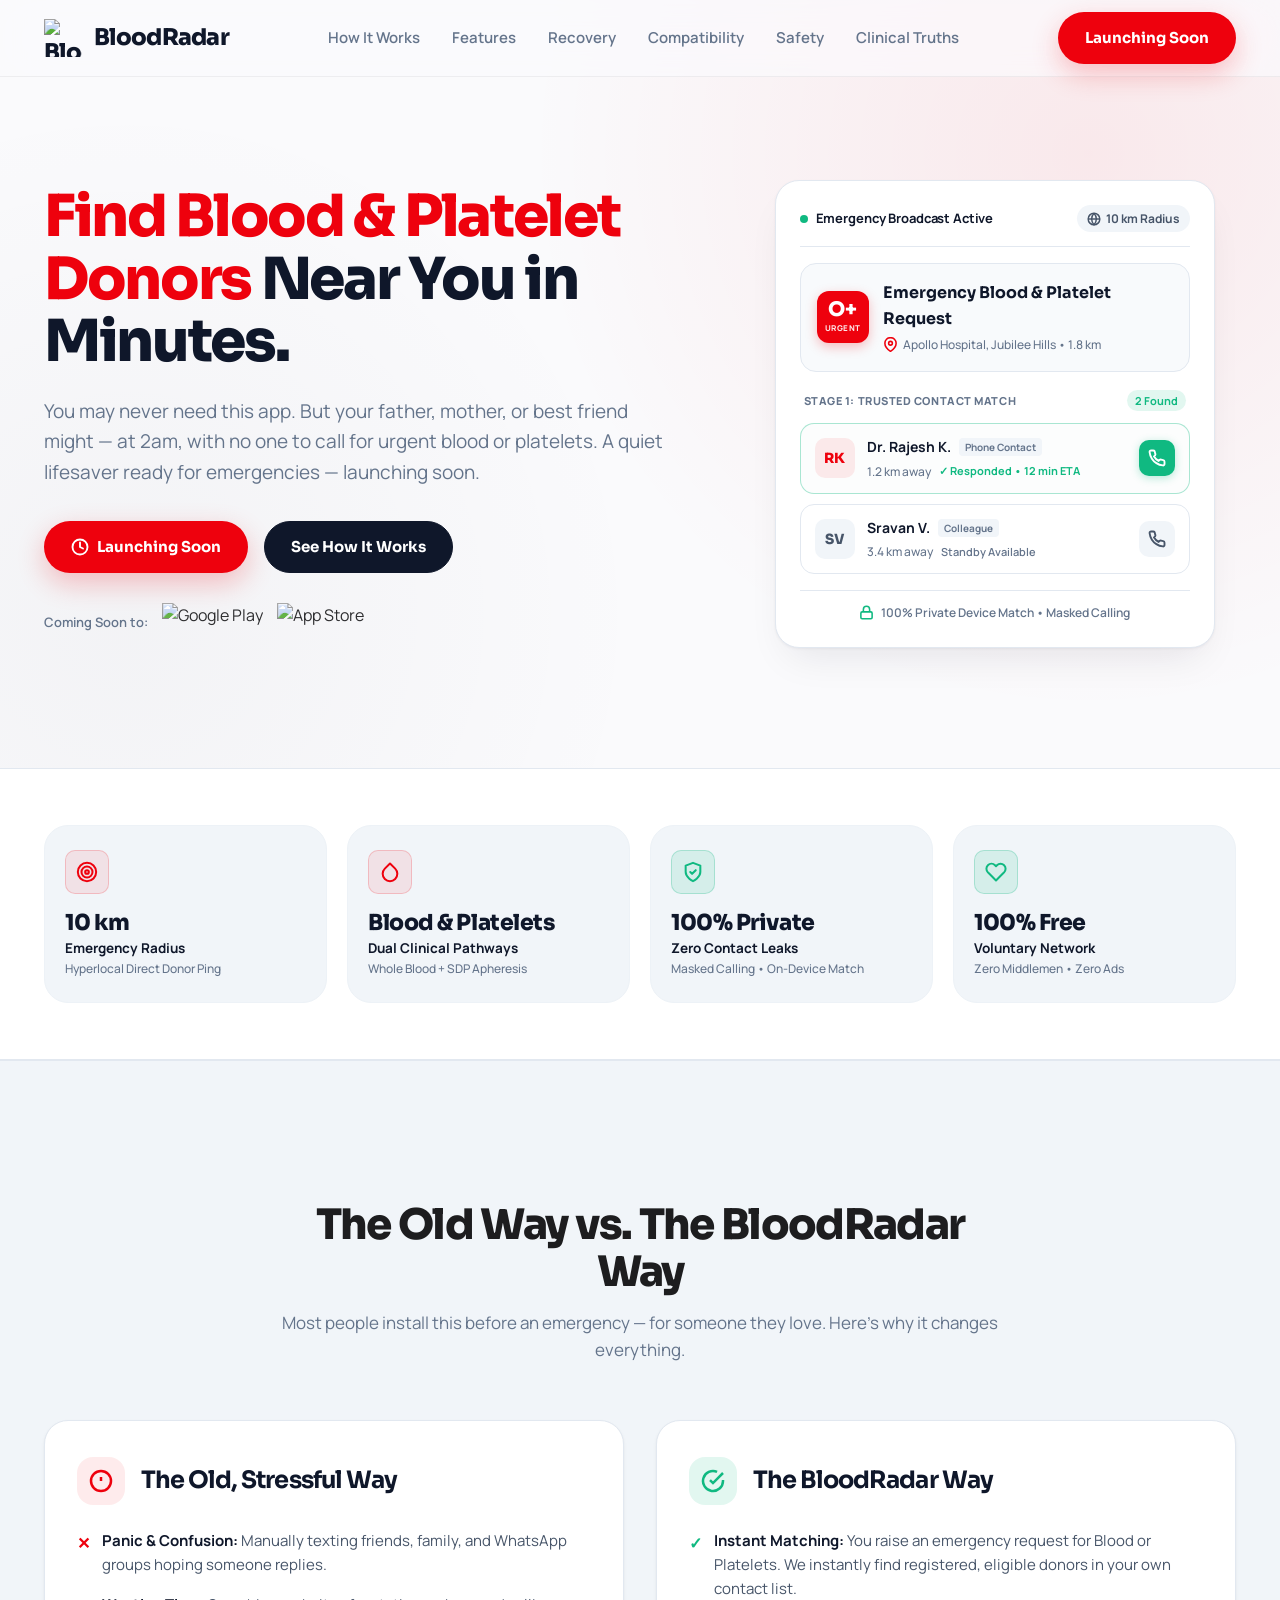
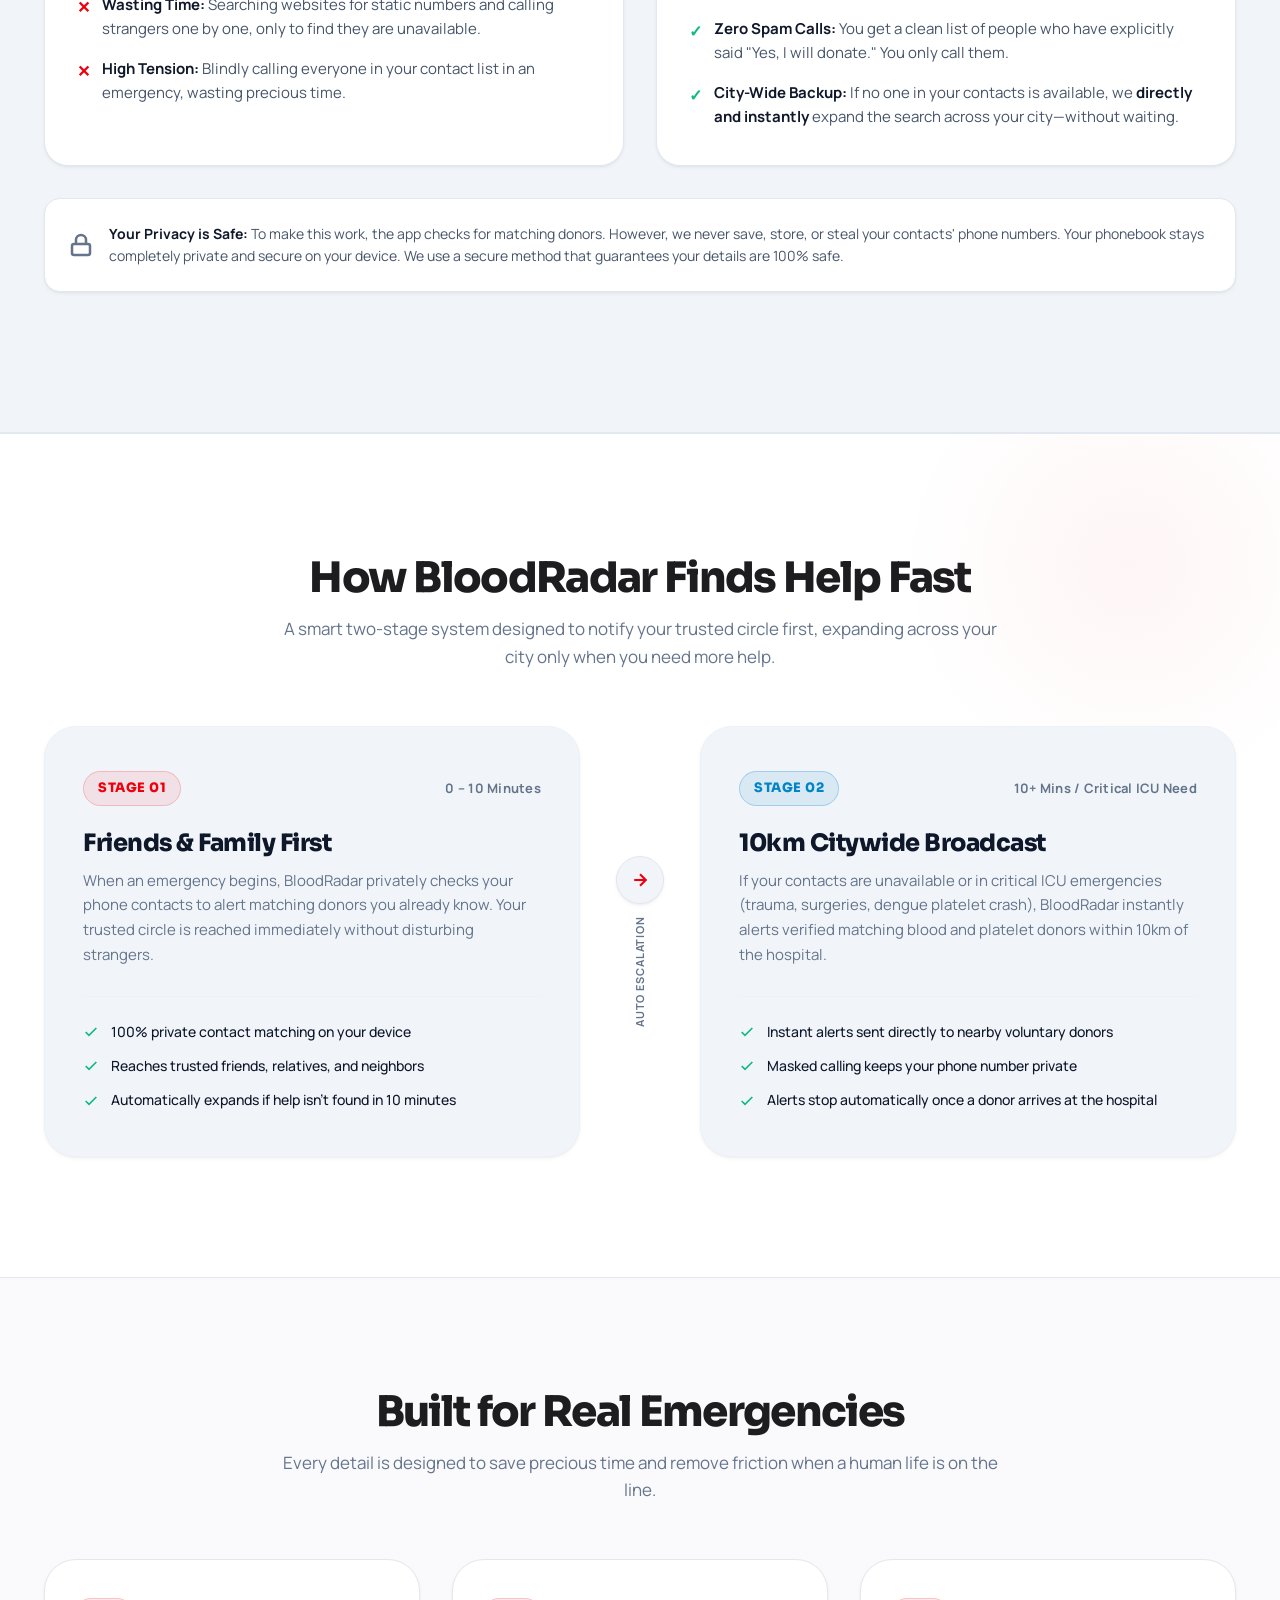
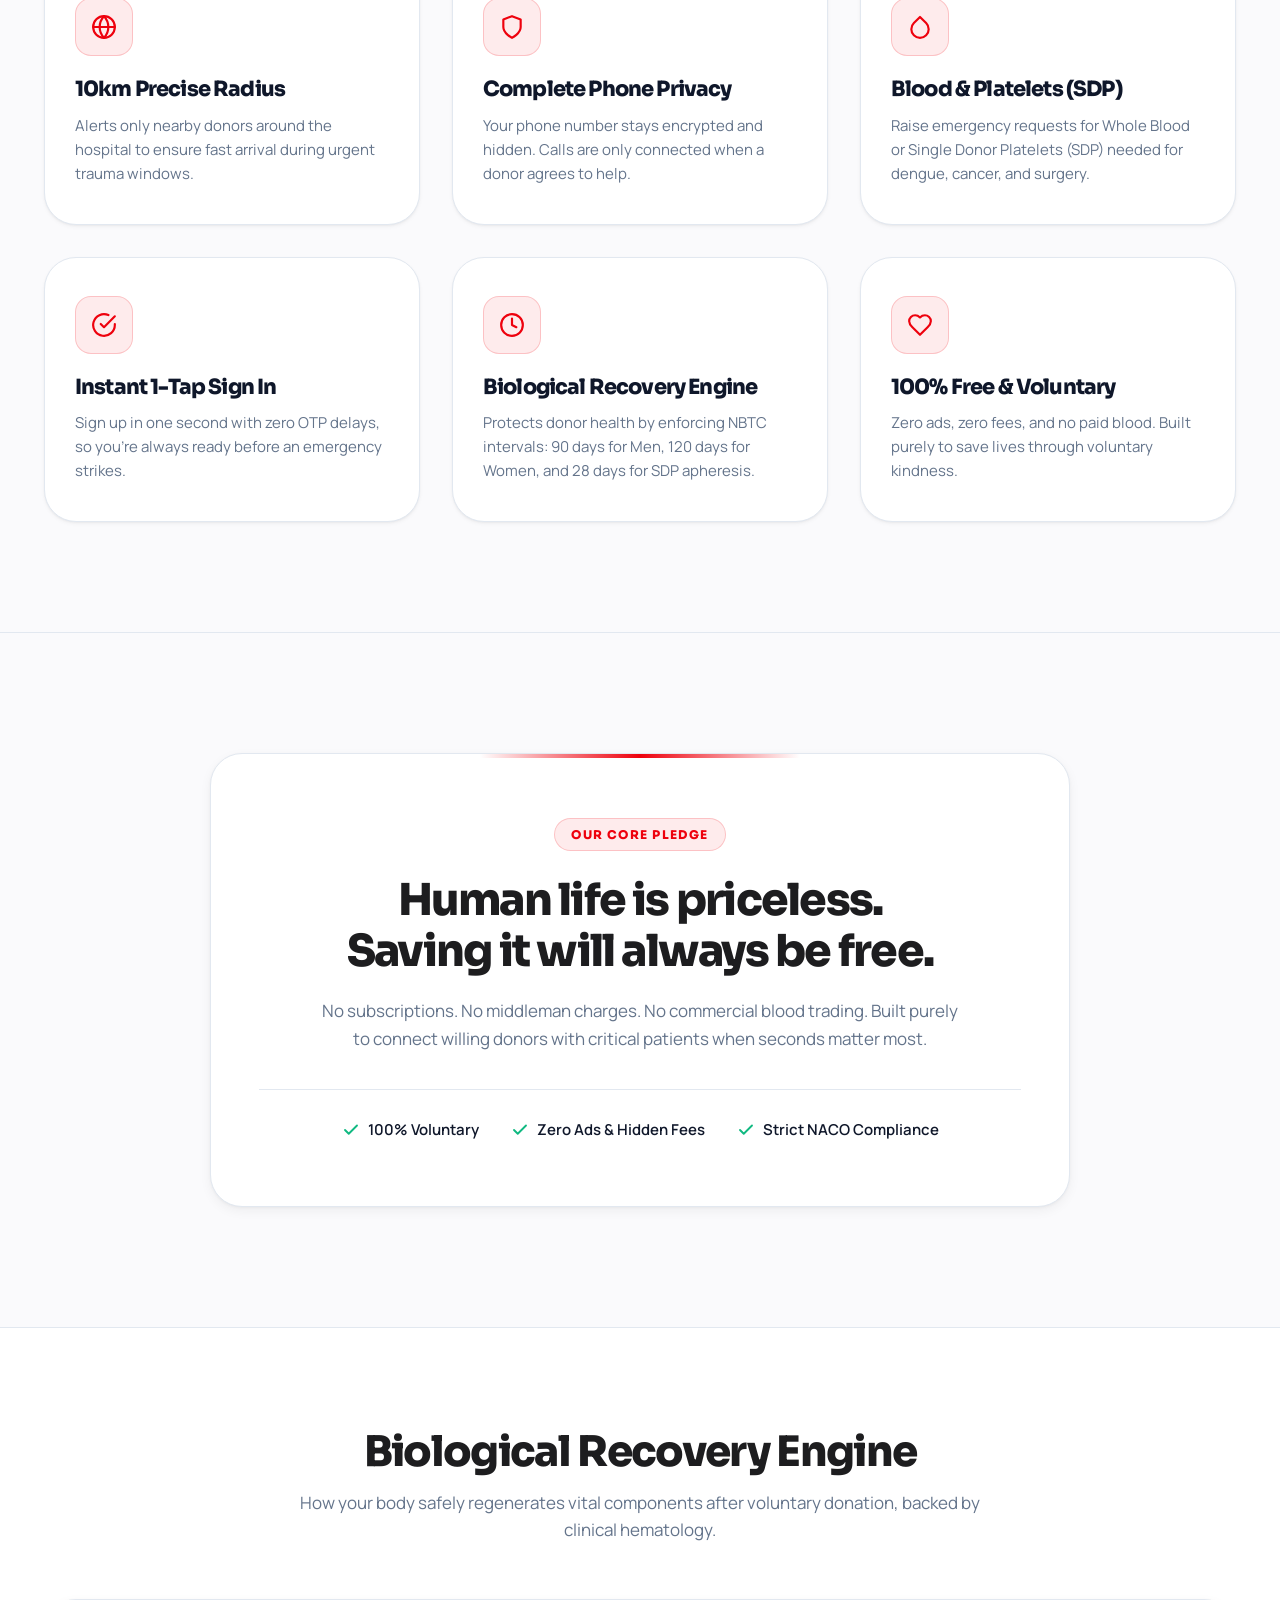
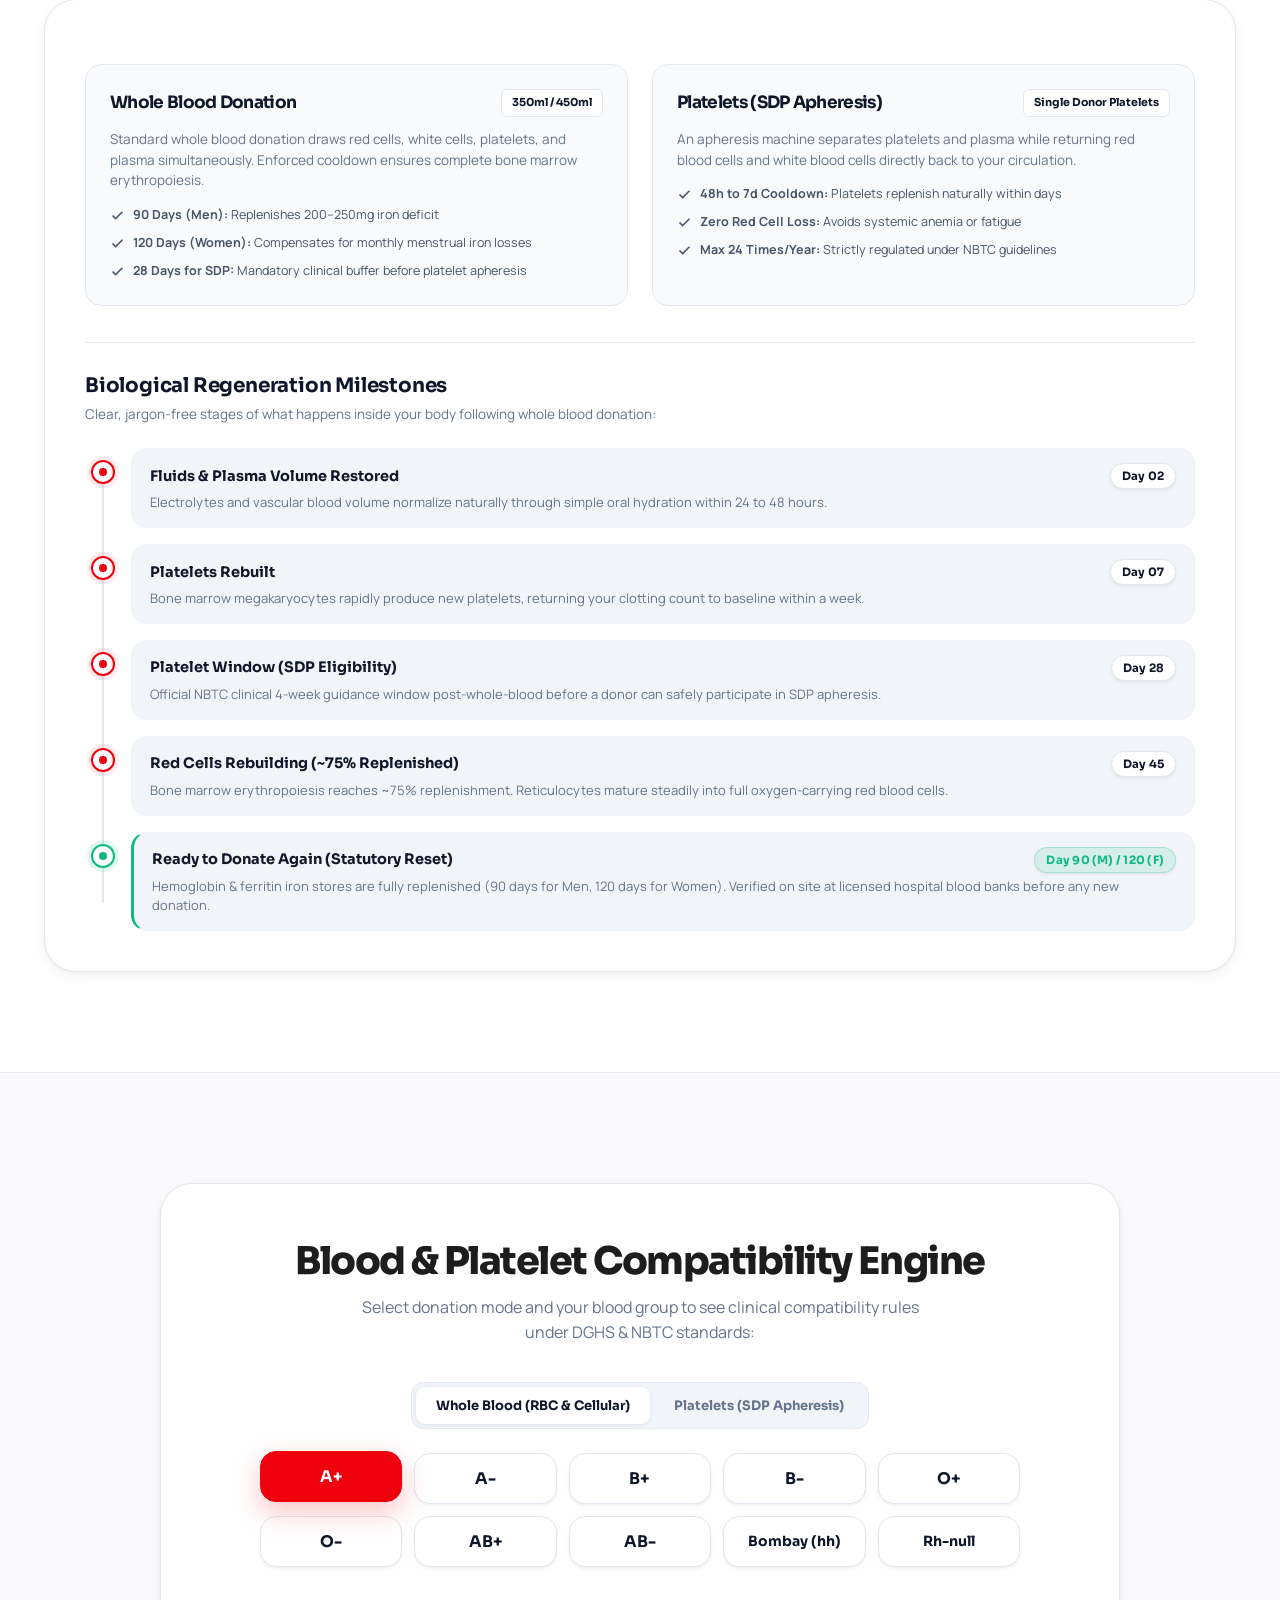
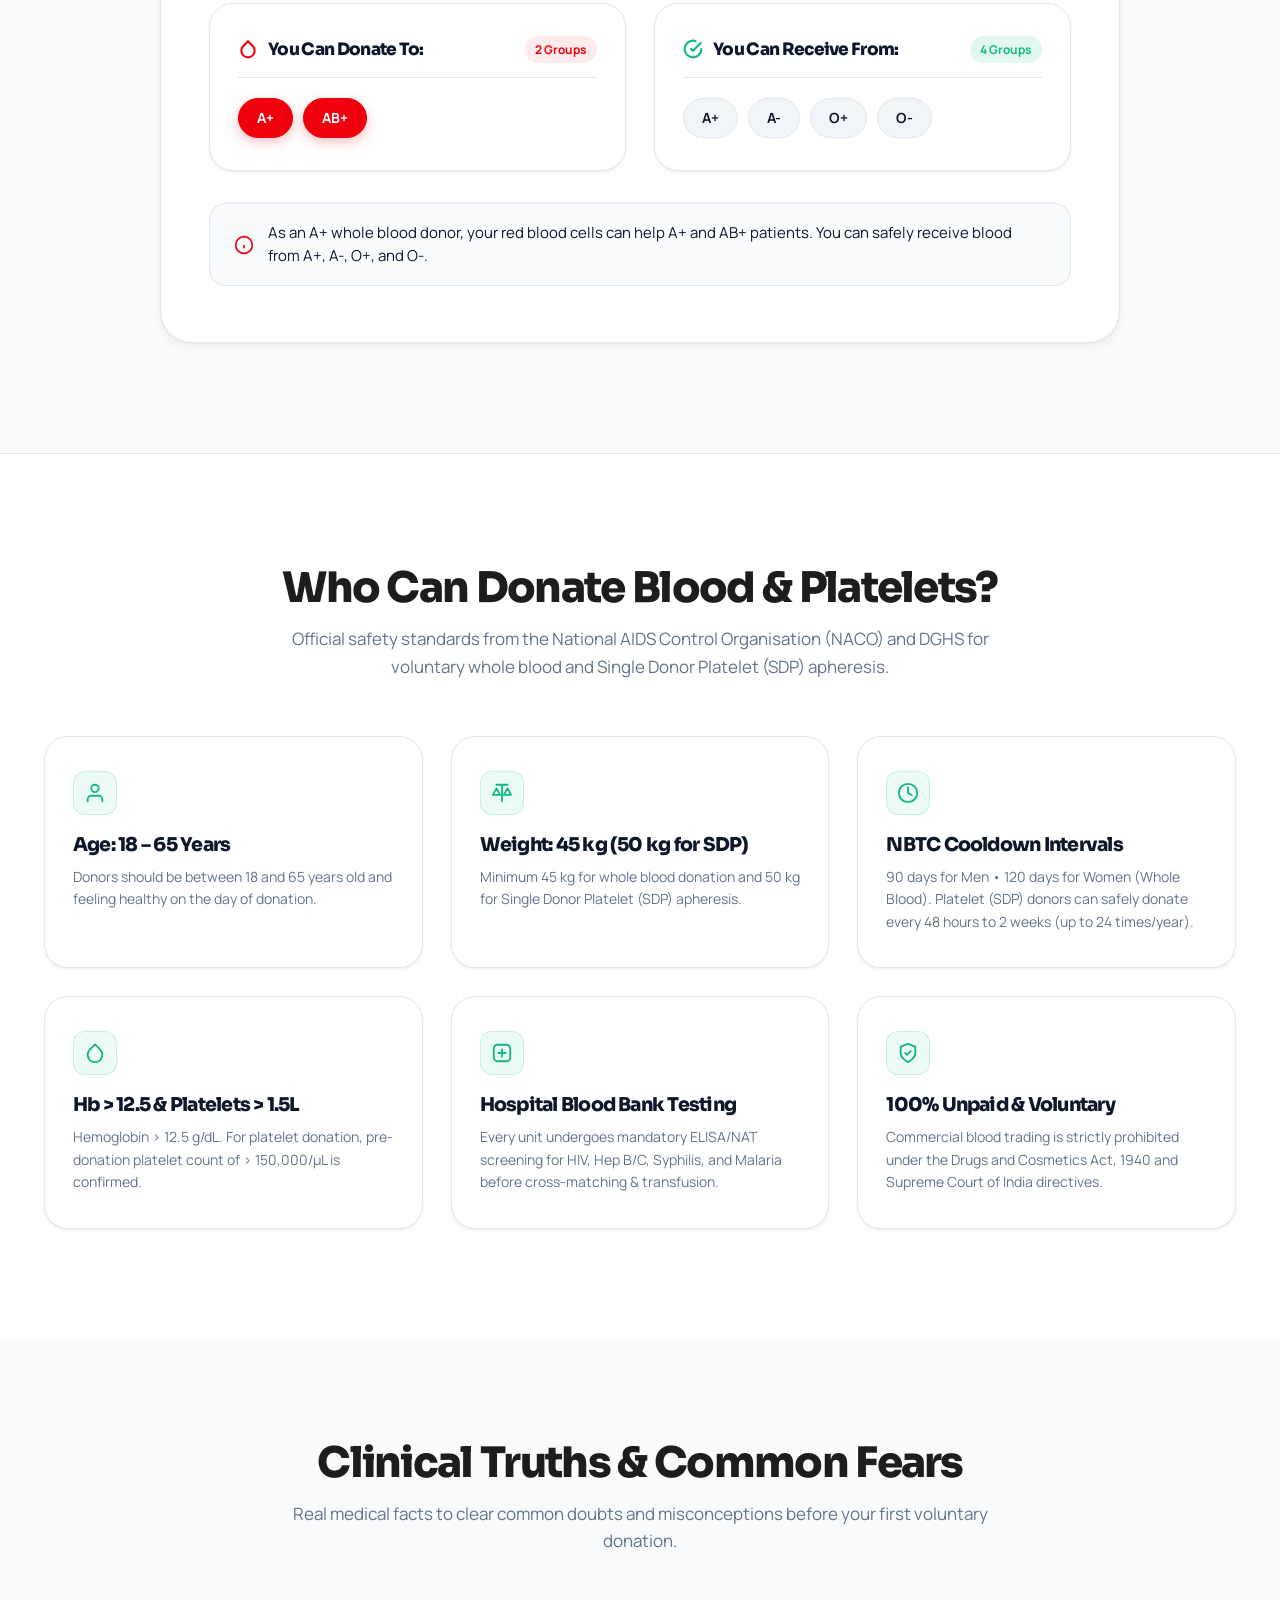
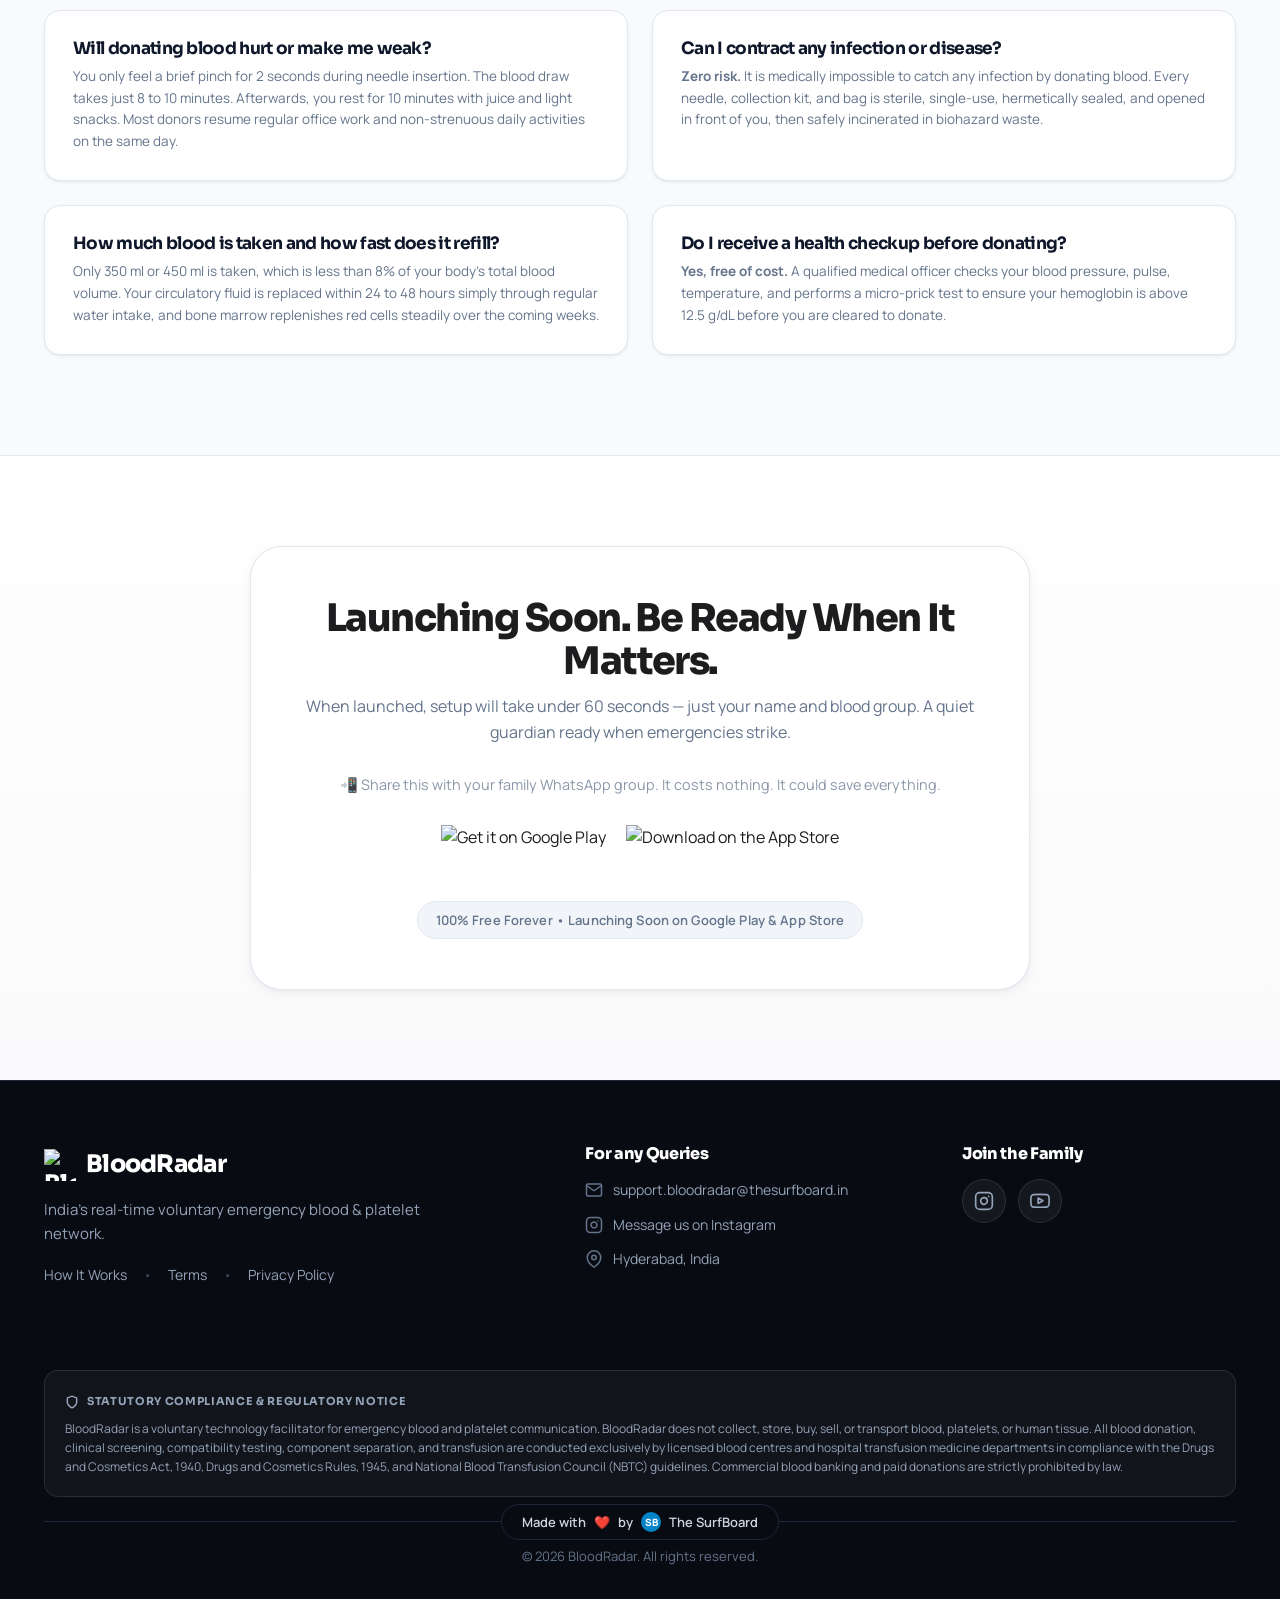
==== commit f51afa66: "refactor(ui): remove redundant app showcase section and clean up styles" ====
--- a/index.html
+++ b/index.html
@@ -19,7 +19,7 @@
   <link href="https://fonts.googleapis.com/css2?family=Manrope:wght@400;500;600;700;800&family=Sora:wght@400;500;600;700;800&display=swap" rel="stylesheet">
   
   <!-- Stylesheet & Icons -->
-  <link rel="stylesheet" href="css/styles.css?v=2.3">
+  <link rel="stylesheet" href="css/styles.css?v=2.4">
   <link rel="icon" type="image/png" sizes="32x32" href="assets/images/favicon-32x32.png">
   <link rel="icon" type="image/webp" href="assets/images/favicon.webp">
   <link rel="apple-touch-icon" sizes="180x180" href="assets/images/apple-touch-icon.png">
@@ -449,55 +449,7 @@
     </div>
   </section>
 
-  <!-- App Showcase Section -->
-  <section id="app-preview" class="showcase-section">
-    <div class="container">
-      <div class="showcase-grid">
-        <div class="showcase-content">
-          <h2>Works When Panic Sets In</h2>
-          <p class="lead-text">In an emergency, your hands shake and your mind goes blank. BloodRadar is designed so that even then, anyone can find help in seconds.</p>
-
-          <div class="showcase-points">
-            <div class="showcase-point-item">
-              <div class="showcase-point-icon">
-                <svg width="16" height="16" viewBox="0 0 24 24" fill="none" stroke="currentColor" stroke-width="2.5"><polyline points="20 6 9 17 4 12"/></svg>
-              </div>
-              <div>
-                <h4>Private Contact Matching</h4>
-                <p>Instantly find willing, eligible donors from your own phonebook without spamming anyone.</p>
-              </div>
-            </div>
-
-            <div class="showcase-point-item">
-              <div class="showcase-point-icon">
-                <svg width="16" height="16" viewBox="0 0 24 24" fill="none" stroke="currentColor" stroke-width="2.5"><polyline points="20 6 9 17 4 12"/></svg>
-              </div>
-              <div>
-                <h4>Expands City-Wide Automatically</h4>
-                <p>If no one in your contacts can help, the app silently expands to find a willing stranger nearby — no extra steps needed.</p>
-              </div>
-            </div>
-
-            <div class="showcase-point-item">
-              <div class="showcase-point-icon">
-                <svg width="16" height="16" viewBox="0 0 24 24" fill="none" stroke="currentColor" stroke-width="2.5"><polyline points="20 6 9 17 4 12"/></svg>
-              </div>
-              <div>
-                <h4>Urgent Blood &amp; Platelet Alerts</h4>
-                <p>When your blood group or platelet match is needed nearby, you get an urgent alert — even if your phone is on silent.</p>
-              </div>
-            </div>
-          </div>
-
-          <a href="#download" class="btn-primary">Launching Soon on Android &amp; iOS</a>
-        </div>
-
-        <div class="showcase-visual">
-          <img src="assets/images/features.webp" alt="BloodRadar Mobile App Features" loading="lazy">
-        </div>
-      </div>
-    </div>
-  </section>
+
 
   <!-- Mission Statement & Core Pledge -->
   <section class="mission-section">
--- a/css/styles.css
+++ b/css/styles.css
@@ -1117,97 +1117,6 @@
   line-height: 1.6;
 }
 
-/* ==========================================================================
-   App Showcase / Device Visual Section
-   ========================================================================== */
-.showcase-section {
-  padding: 110px 0;
-  background: #FFFFFF;
-  border-top: 1px solid var(--border-light);
-}
-
-.showcase-grid {
-  display: grid;
-  grid-template-columns: 1.2fr 0.8fr;
-  gap: 48px;
-  align-items: center;
-}
-
-.showcase-visual {
-  position: relative;
-  display: flex;
-  align-items: center;
-  justify-content: center;
-  background: transparent;
-  border: none;
-  box-shadow: none;
-  padding: 0;
-}
-
-.showcase-visual img {
-  width: 100%;
-  max-width: 360px;
-  height: auto;
-  display: block;
-  border: none;
-  box-shadow: none;
-  background: transparent;
-  transition: transform 0.4s ease;
-}
-
-.showcase-visual:hover img {
-  transform: translateY(-4px);
-}
-
-.showcase-content h2 {
-  font-size: 42px;
-  margin-bottom: 20px;
-}
-
-.showcase-content p.lead-text {
-  font-size: 17px;
-  color: var(--text-dark-muted);
-  margin-bottom: 28px;
-  line-height: 1.65;
-}
-
-.showcase-points {
-  display: flex;
-  flex-direction: column;
-  gap: 16px;
-  margin-bottom: 36px;
-}
-
-.showcase-point-item {
-  display: flex;
-  align-items: flex-start;
-  gap: 14px;
-}
-
-.showcase-point-icon {
-  width: 28px;
-  height: 28px;
-  border-radius: 50%;
-  background: var(--accent-emerald-light);
-  color: var(--accent-emerald);
-  display: flex;
-  align-items: center;
-  justify-content: center;
-  flex-shrink: 0;
-  margin-top: 2px;
-}
-
-.showcase-point-item h4 {
-  font-size: 16px;
-  margin-bottom: 2px;
-  color: var(--dark-slate);
-}
-
-.showcase-point-item p {
-  font-size: 14px;
-  color: var(--text-dark-muted);
-  margin: 0;
-}
 
 /* ==========================================================================
    Mission Statement & Core Pledge (Apple-Grade Manifesto)
@@ -2046,8 +1955,7 @@
     font-size: 48px;
   }
 
-  .hero-grid,
-  .showcase-grid {
+  .hero-grid {
     grid-template-columns: 1fr;
     gap: 48px;
   }
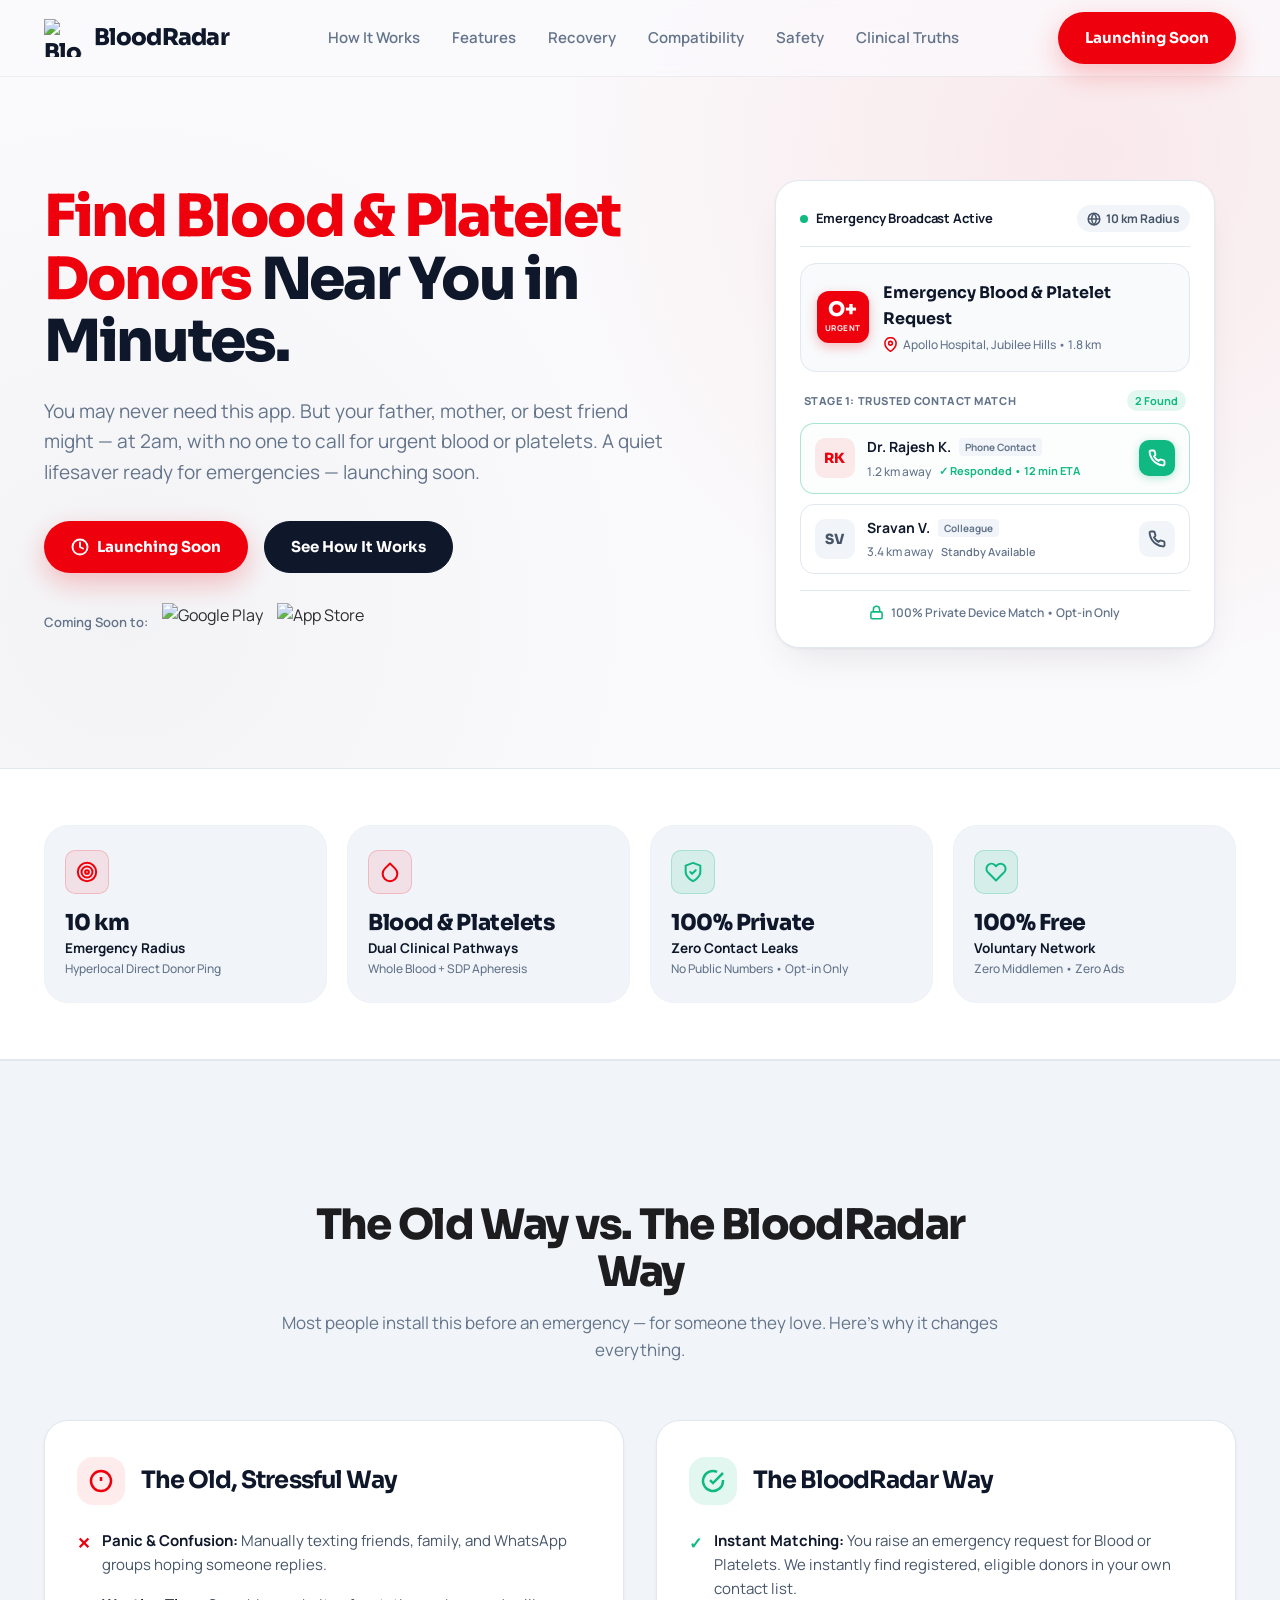
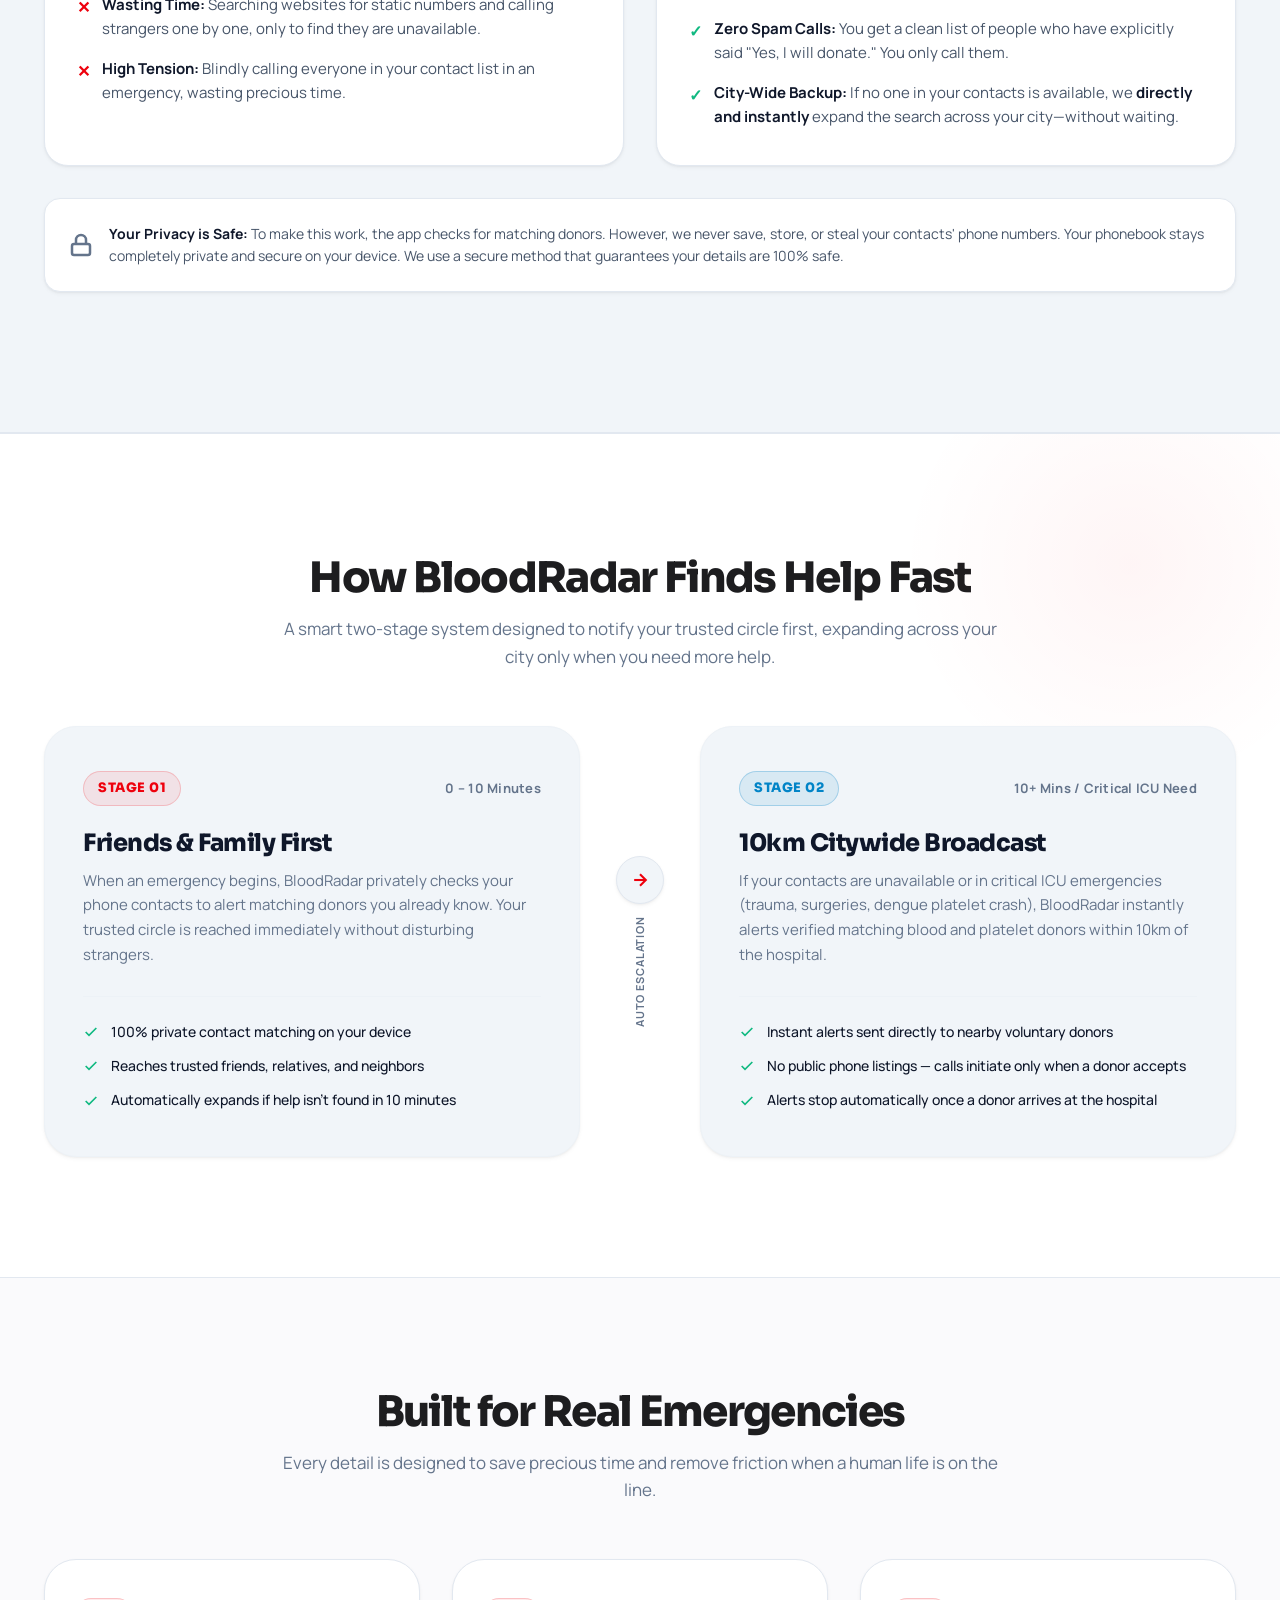
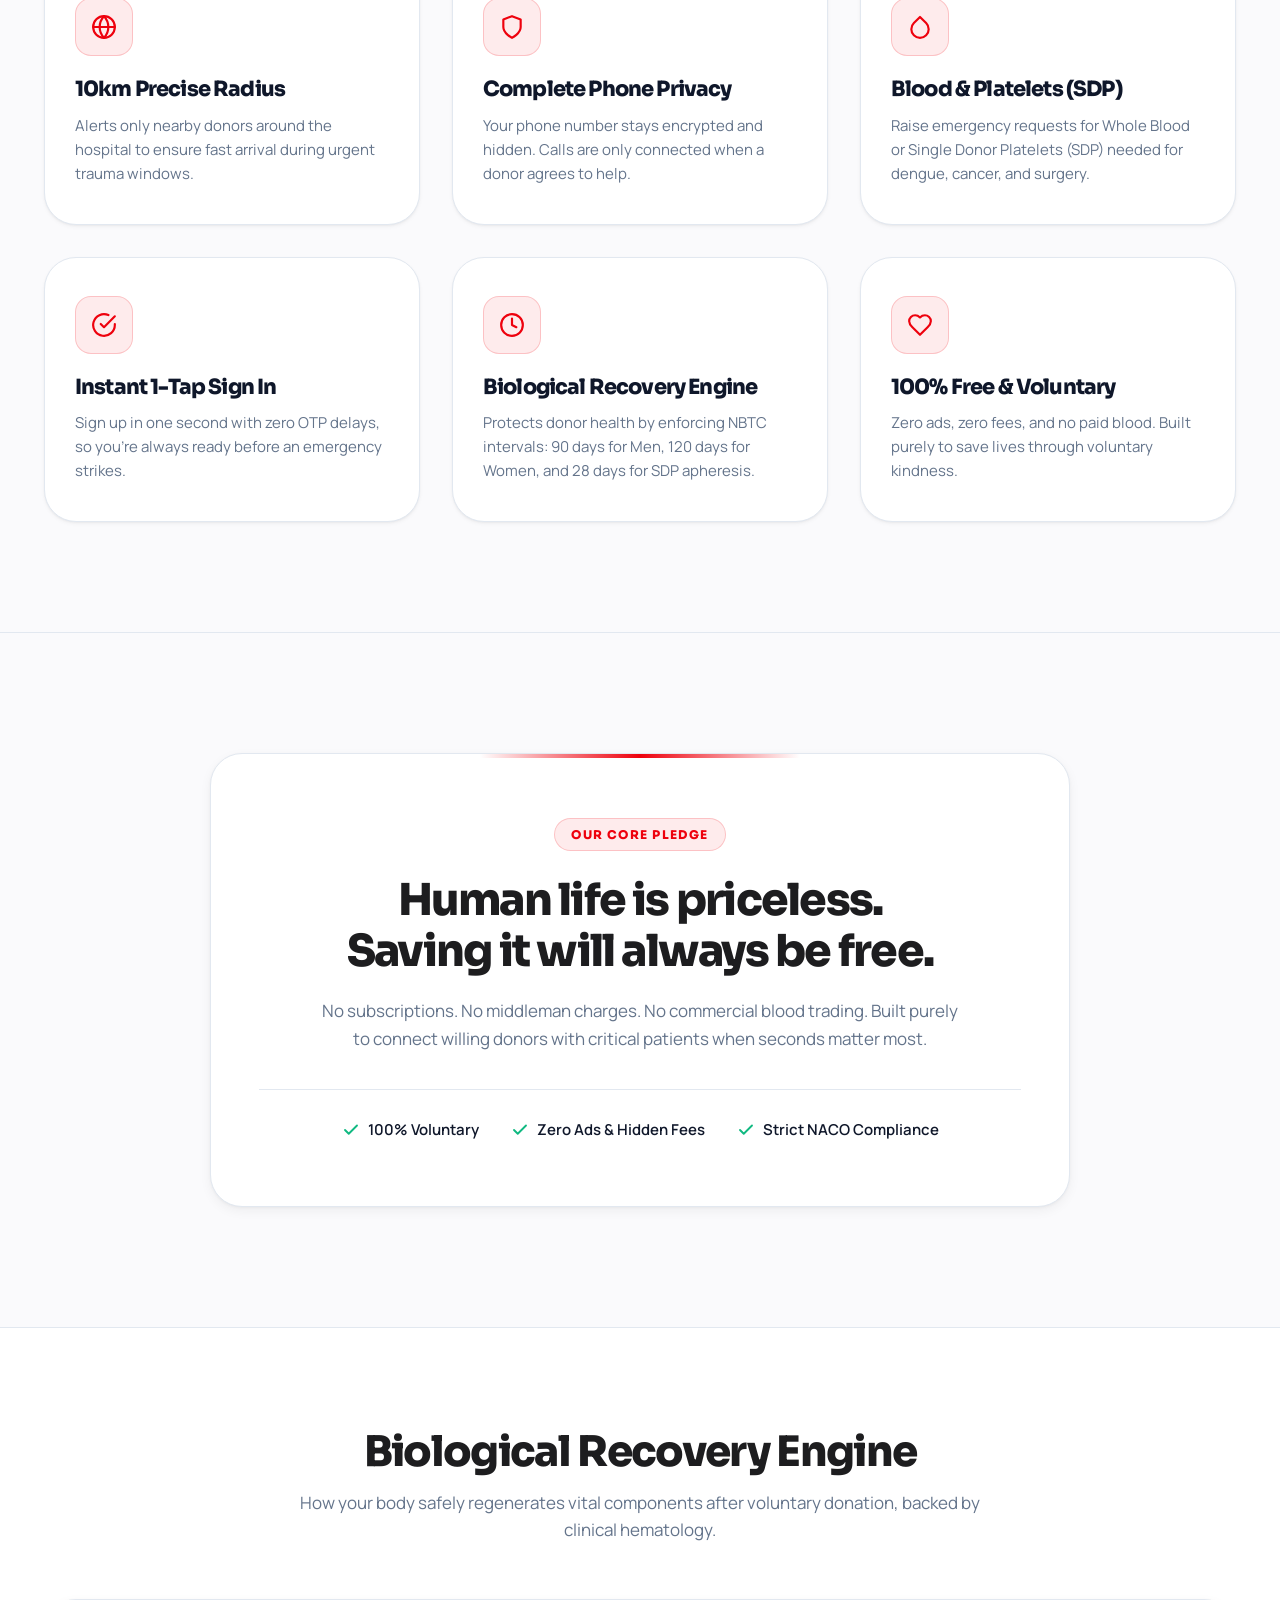
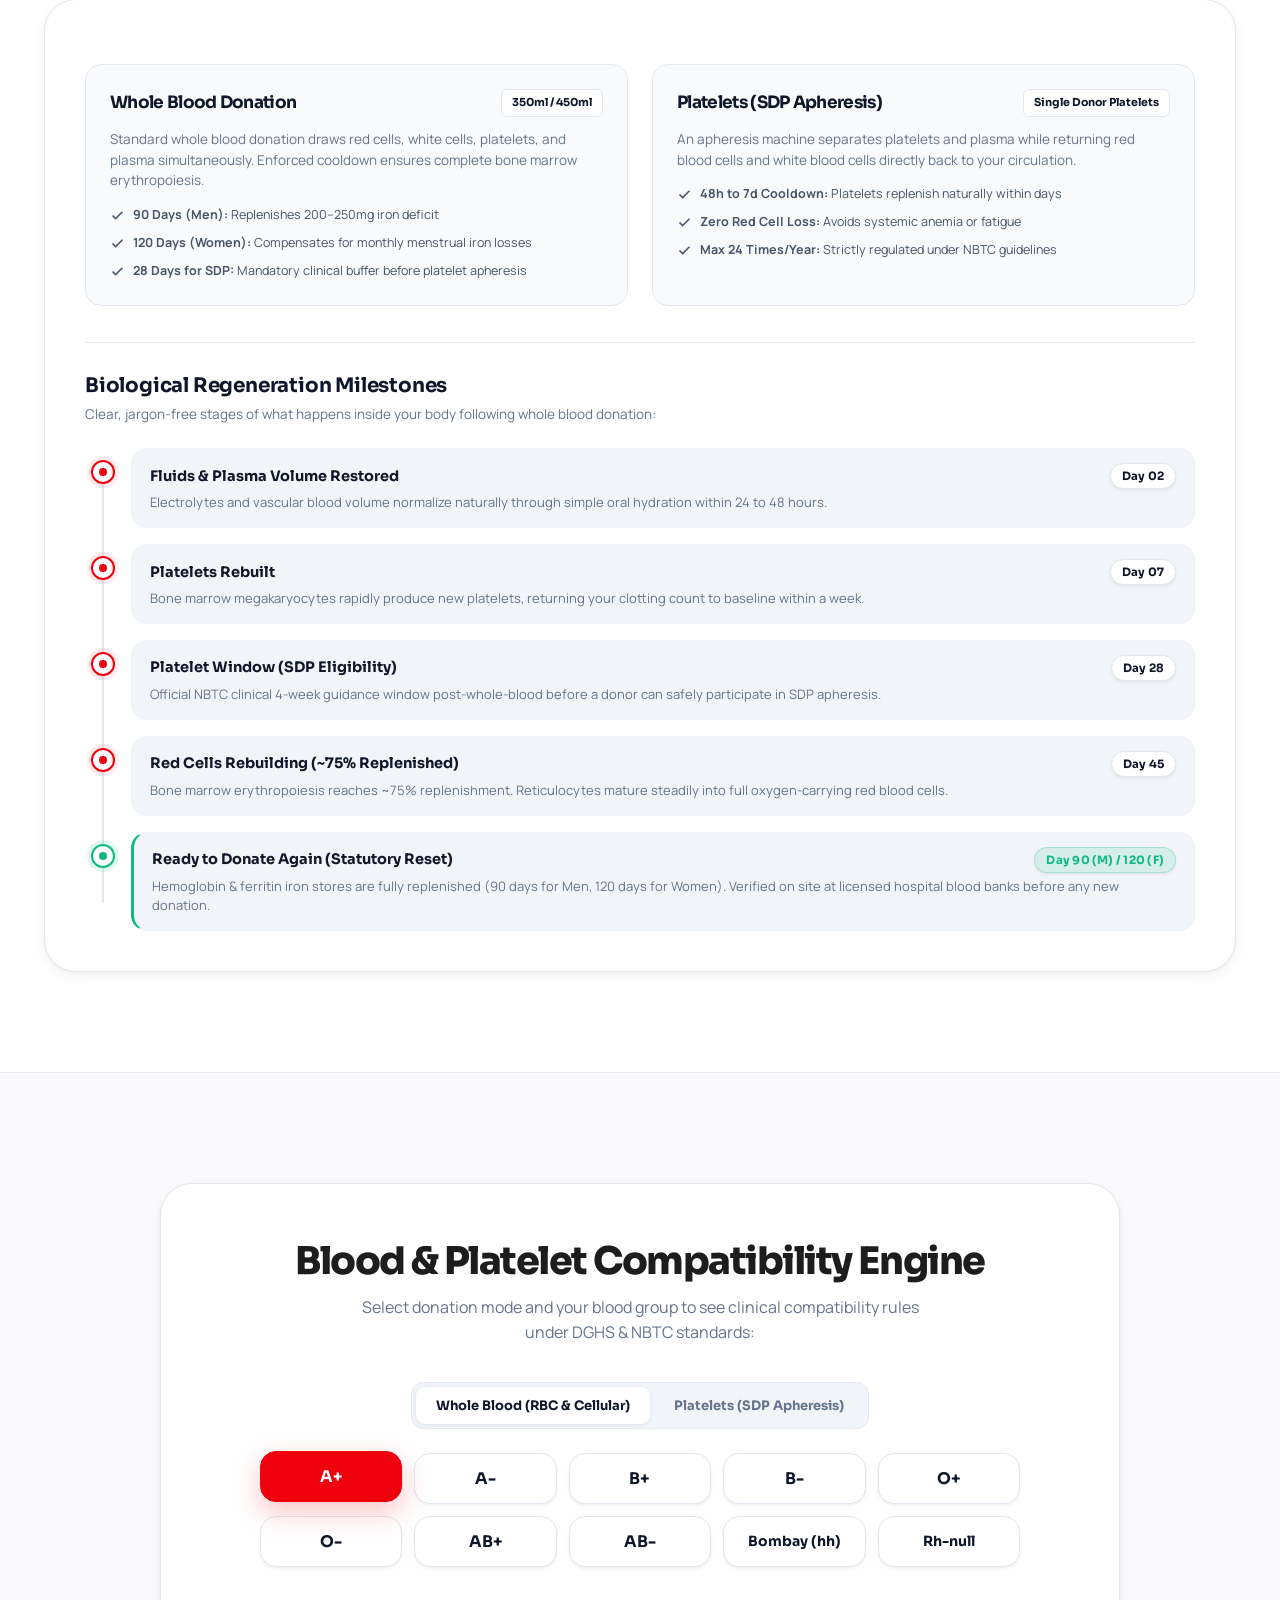
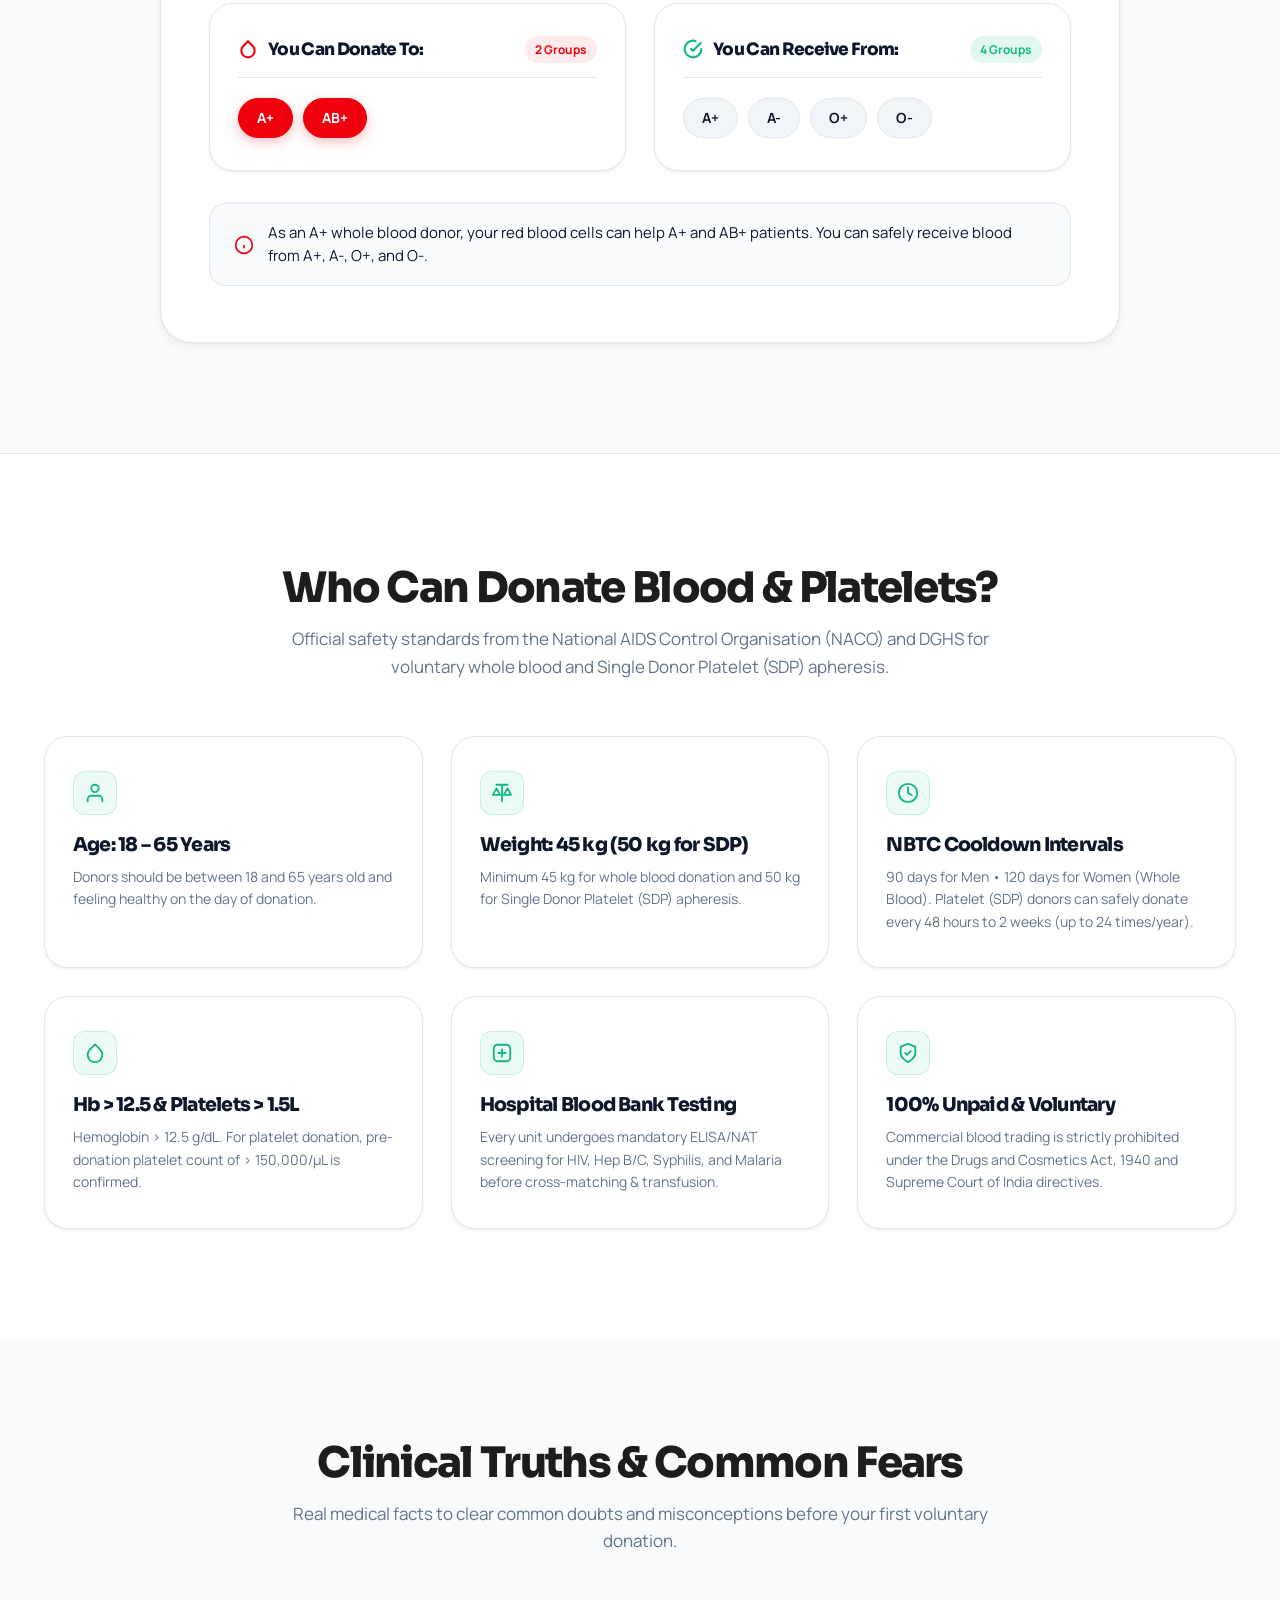
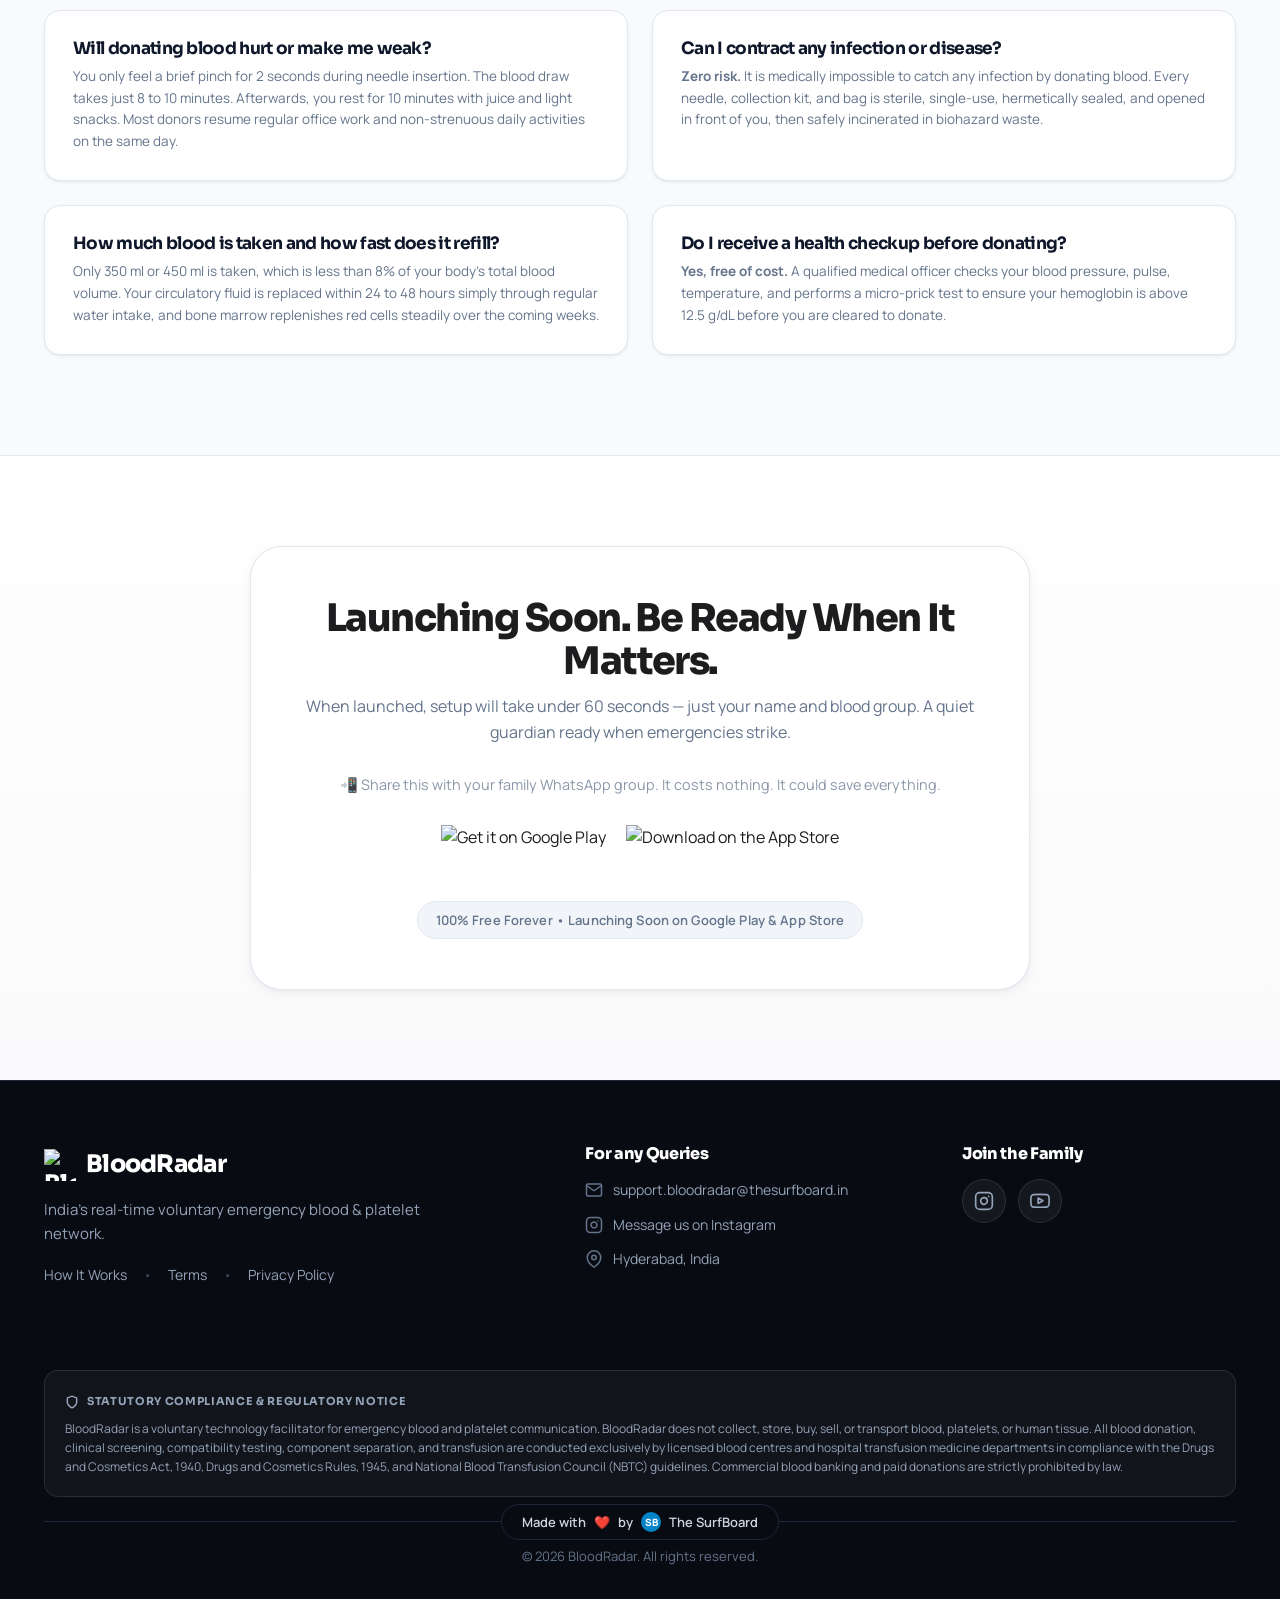
==== commit 8b0e5044: "fix(copy): replace masked calling claims with honest opt-in directory privacy" ====
--- a/index.html
+++ b/index.html
@@ -19,7 +19,7 @@
   <link href="https://fonts.googleapis.com/css2?family=Manrope:wght@400;500;600;700;800&family=Sora:wght@400;500;600;700;800&display=swap" rel="stylesheet">
   
   <!-- Stylesheet & Icons -->
-  <link rel="stylesheet" href="css/styles.css?v=2.4">
+  <link rel="stylesheet" href="css/styles.css?v=2.5">
   <link rel="icon" type="image/png" sizes="32x32" href="assets/images/favicon-32x32.png">
   <link rel="icon" type="image/webp" href="assets/images/favicon.webp">
   <link rel="apple-touch-icon" sizes="180x180" href="assets/images/apple-touch-icon.png">
@@ -152,7 +152,7 @@
                   <span class="donor-eta-badge">✓ Responded • 12 min ETA</span>
                 </div>
               </div>
-              <div class="donor-action-btn" title="Call Donor (Masked Number)">
+              <div class="donor-action-btn" title="Call Donor (Mutual Opt-in)">
                 <svg width="18" height="18" viewBox="0 0 24 24" fill="none" stroke="currentColor" stroke-width="2.5"><path d="M22 16.92v3a2 2 0 0 1-2.18 2 19.79 19.79 0 0 1-8.63-3.07 19.5 19.5 0 0 1-6-6 19.79 19.79 0 0 1-3.07-8.67A2 2 0 0 1 4.11 2h3a2 2 0 0 1 2 1.72 12.84 12.84 0 0 0 .7 2.81 2 2 0 0 1-.45 2.11L8.09 9.91a16 16 0 0 0 6 6l1.27-1.27a2 2 0 0 1 2.11-.45 12.84 12.84 0 0 0 2.81.7A2 2 0 0 1 22 16.92z"/></svg>
               </div>
             </div>
@@ -170,7 +170,7 @@
                   <span class="donor-standby-badge">Standby Available</span>
                 </div>
               </div>
-              <div class="donor-action-btn secondary" title="Call Donor (Masked Number)">
+              <div class="donor-action-btn secondary" title="Call Donor (Mutual Opt-in)">
                 <svg width="18" height="18" viewBox="0 0 24 24" fill="none" stroke="currentColor" stroke-width="2.5"><path d="M22 16.92v3a2 2 0 0 1-2.18 2 19.79 19.79 0 0 1-8.63-3.07 19.5 19.5 0 0 1-6-6 19.79 19.79 0 0 1-3.07-8.67A2 2 0 0 1 4.11 2h3a2 2 0 0 1 2 1.72 12.84 12.84 0 0 0 .7 2.81 2 2 0 0 1-.45 2.11L8.09 9.91a16 16 0 0 0 6 6l1.27-1.27a2 2 0 0 1 2.11-.45 12.84 12.84 0 0 0 2.81.7A2 2 0 0 1 22 16.92z"/></svg>
               </div>
             </div>
@@ -179,7 +179,7 @@
           <!-- Solid Apple Security Bar -->
           <div class="card-security-bar">
             <svg width="15" height="15" viewBox="0 0 24 24" fill="none" stroke="currentColor" stroke-width="2.5"><rect x="3" y="11" width="18" height="11" rx="2" ry="2"/><path d="M7 11V7a5 5 0 0 1 10 0v4"/></svg>
-            <span>100% Private Device Match • Masked Calling</span>
+            <span>100% Private Device Match • Opt-in Only</span>
           </div>
         </div>
       </div>
@@ -231,7 +231,7 @@
           <div class="metric-text-group">
             <div class="metric-number">100% Private</div>
             <div class="metric-label">Zero Contact Leaks</div>
-            <div class="metric-sublabel">Masked Calling • On-Device Match</div>
+            <div class="metric-sublabel">No Public Numbers • Opt-in Only</div>
           </div>
         </div>
 
@@ -377,7 +377,7 @@
             </li>
             <li>
               <svg width="16" height="16" viewBox="0 0 24 24" fill="none" stroke="currentColor" stroke-width="2.5"><polyline points="20 6 9 17 4 12"/></svg>
-              Masked calling keeps your phone number private
+              No public phone listings — calls initiate only when a donor accepts
             </li>
             <li>
               <svg width="16" height="16" viewBox="0 0 24 24" fill="none" stroke="currentColor" stroke-width="2.5"><polyline points="20 6 9 17 4 12"/></svg>
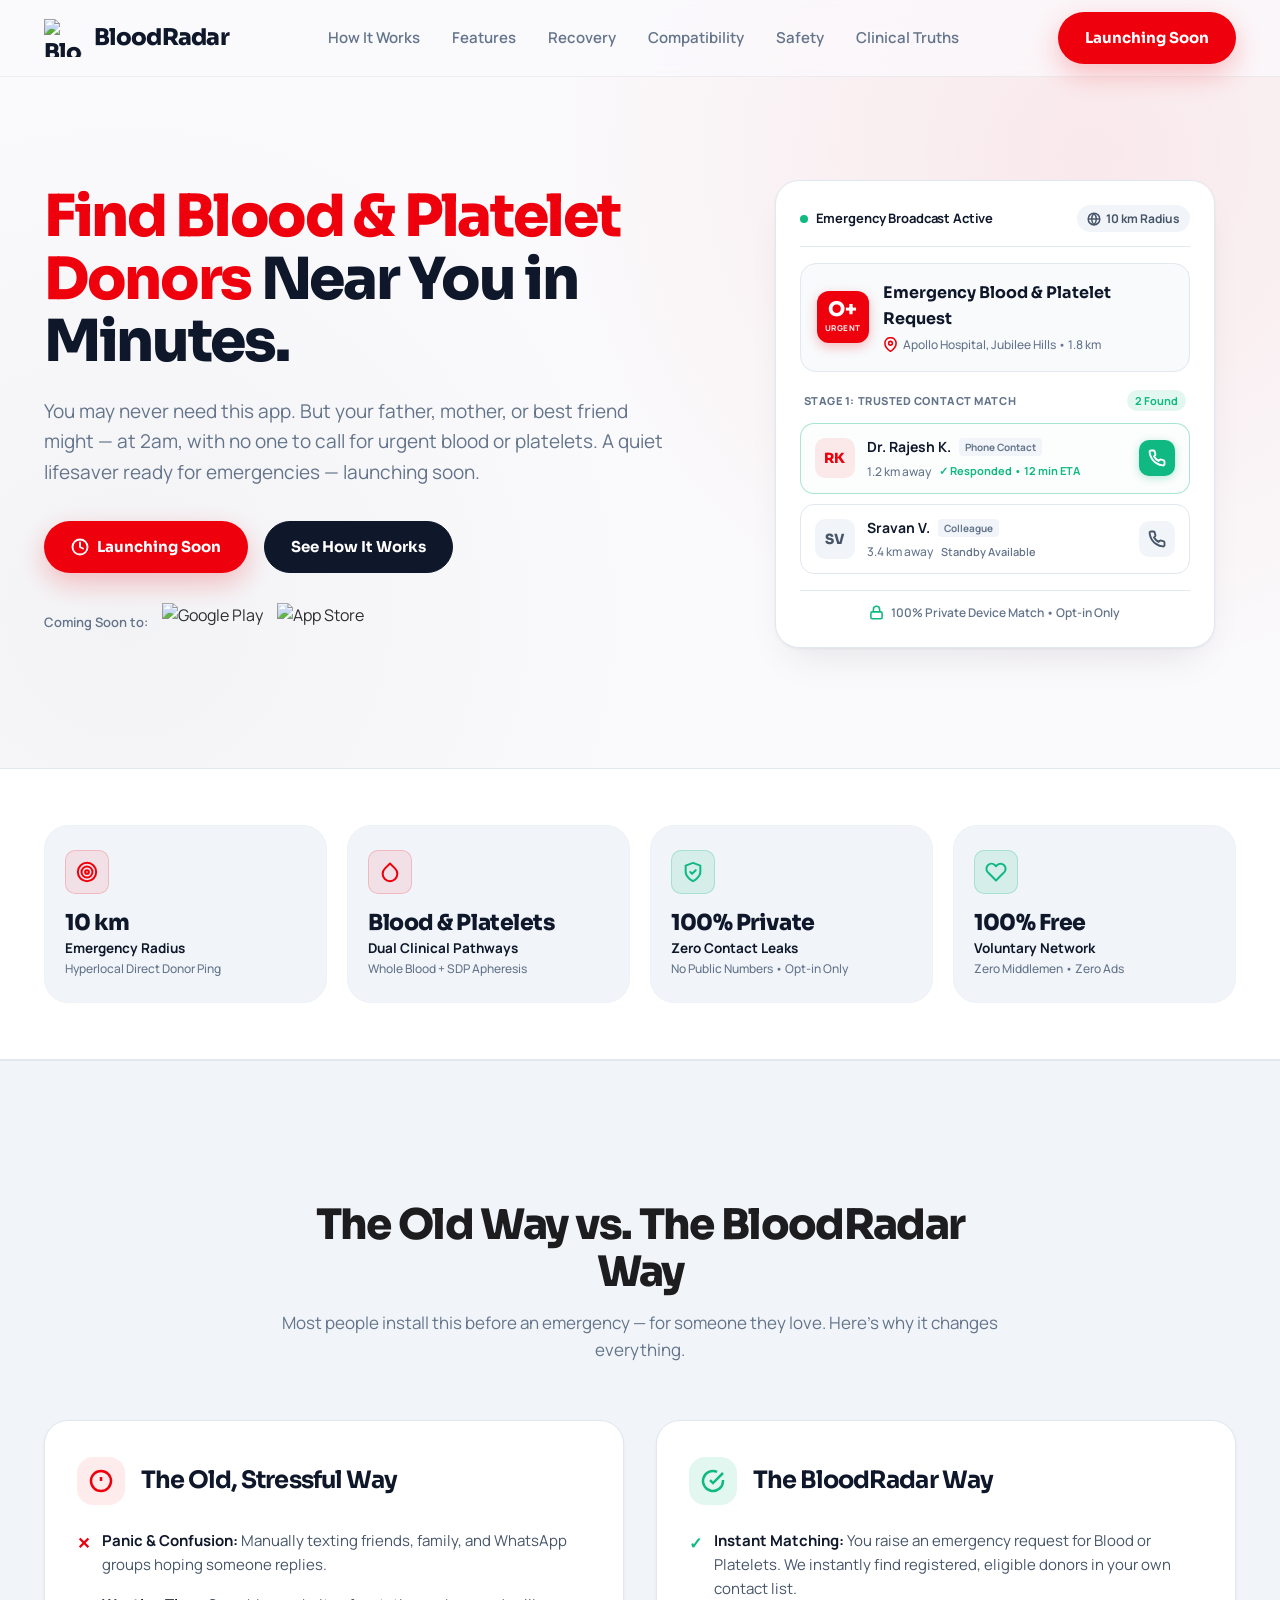
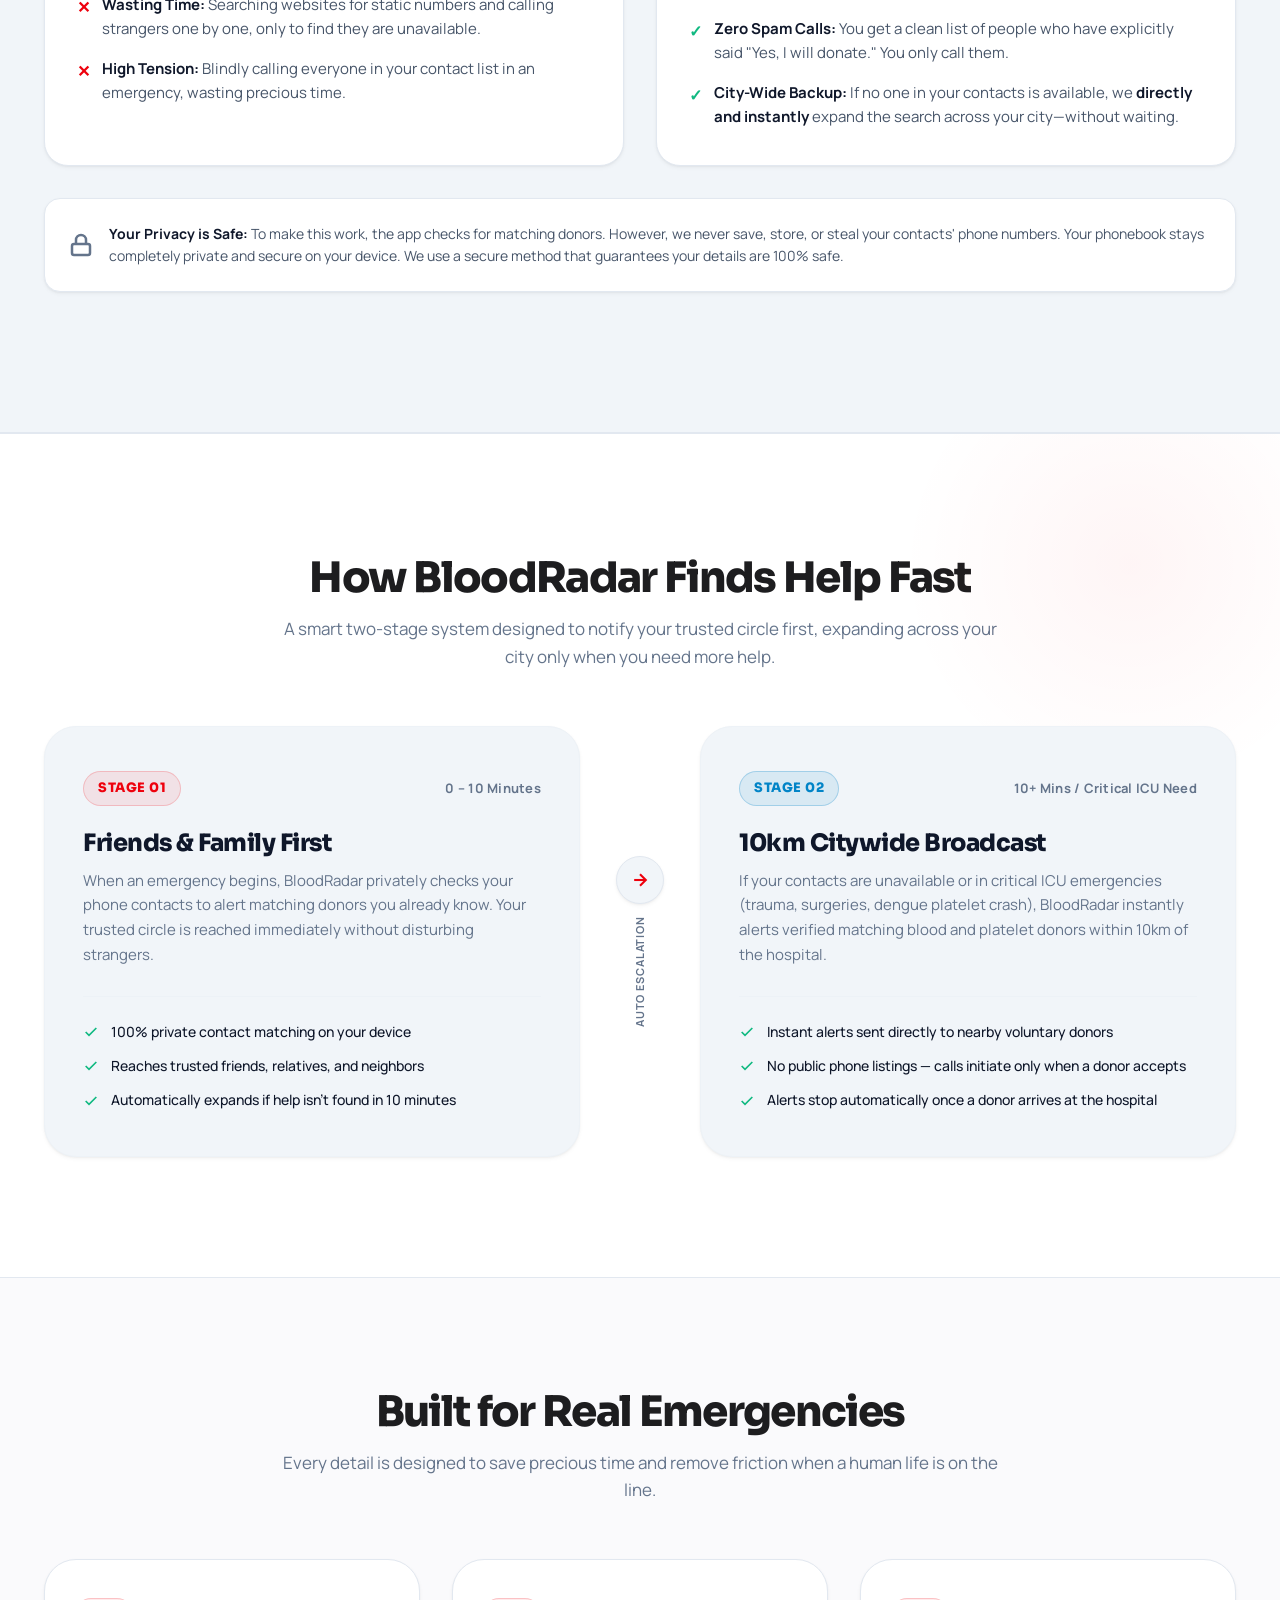
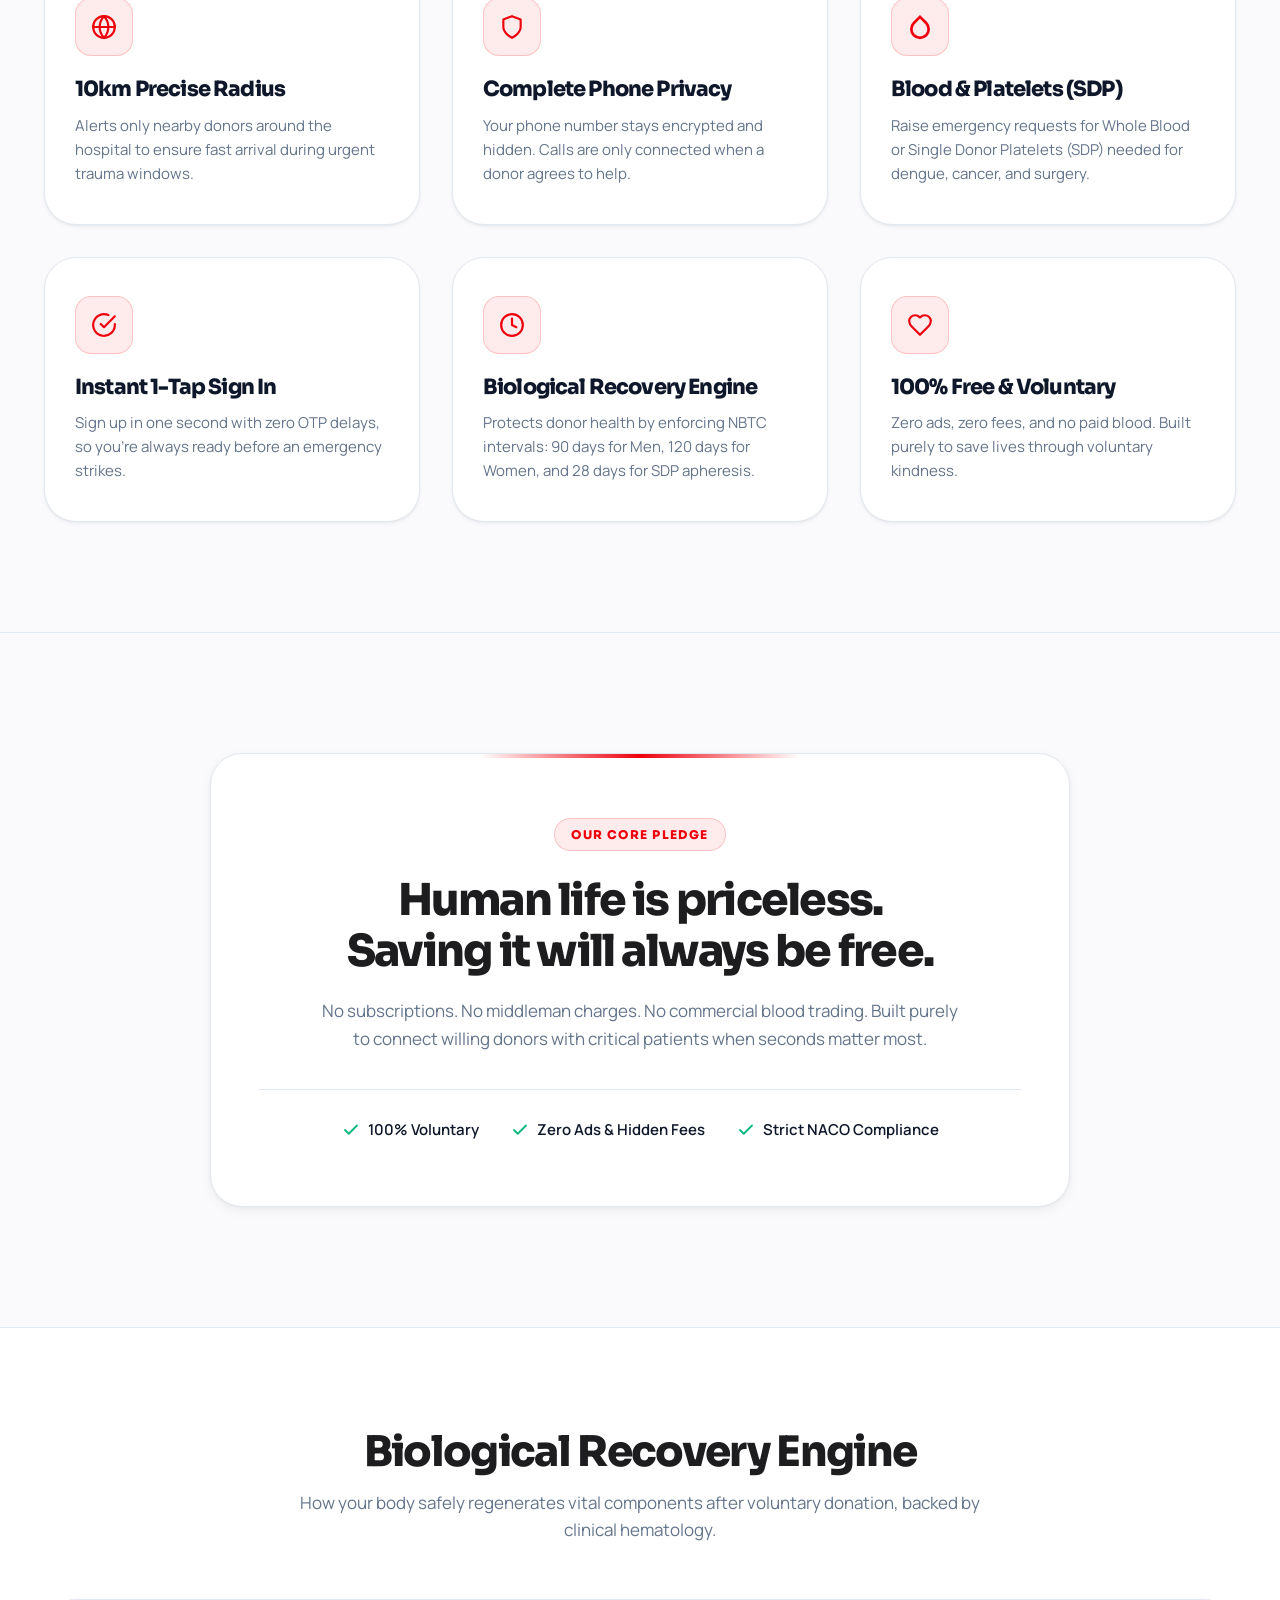
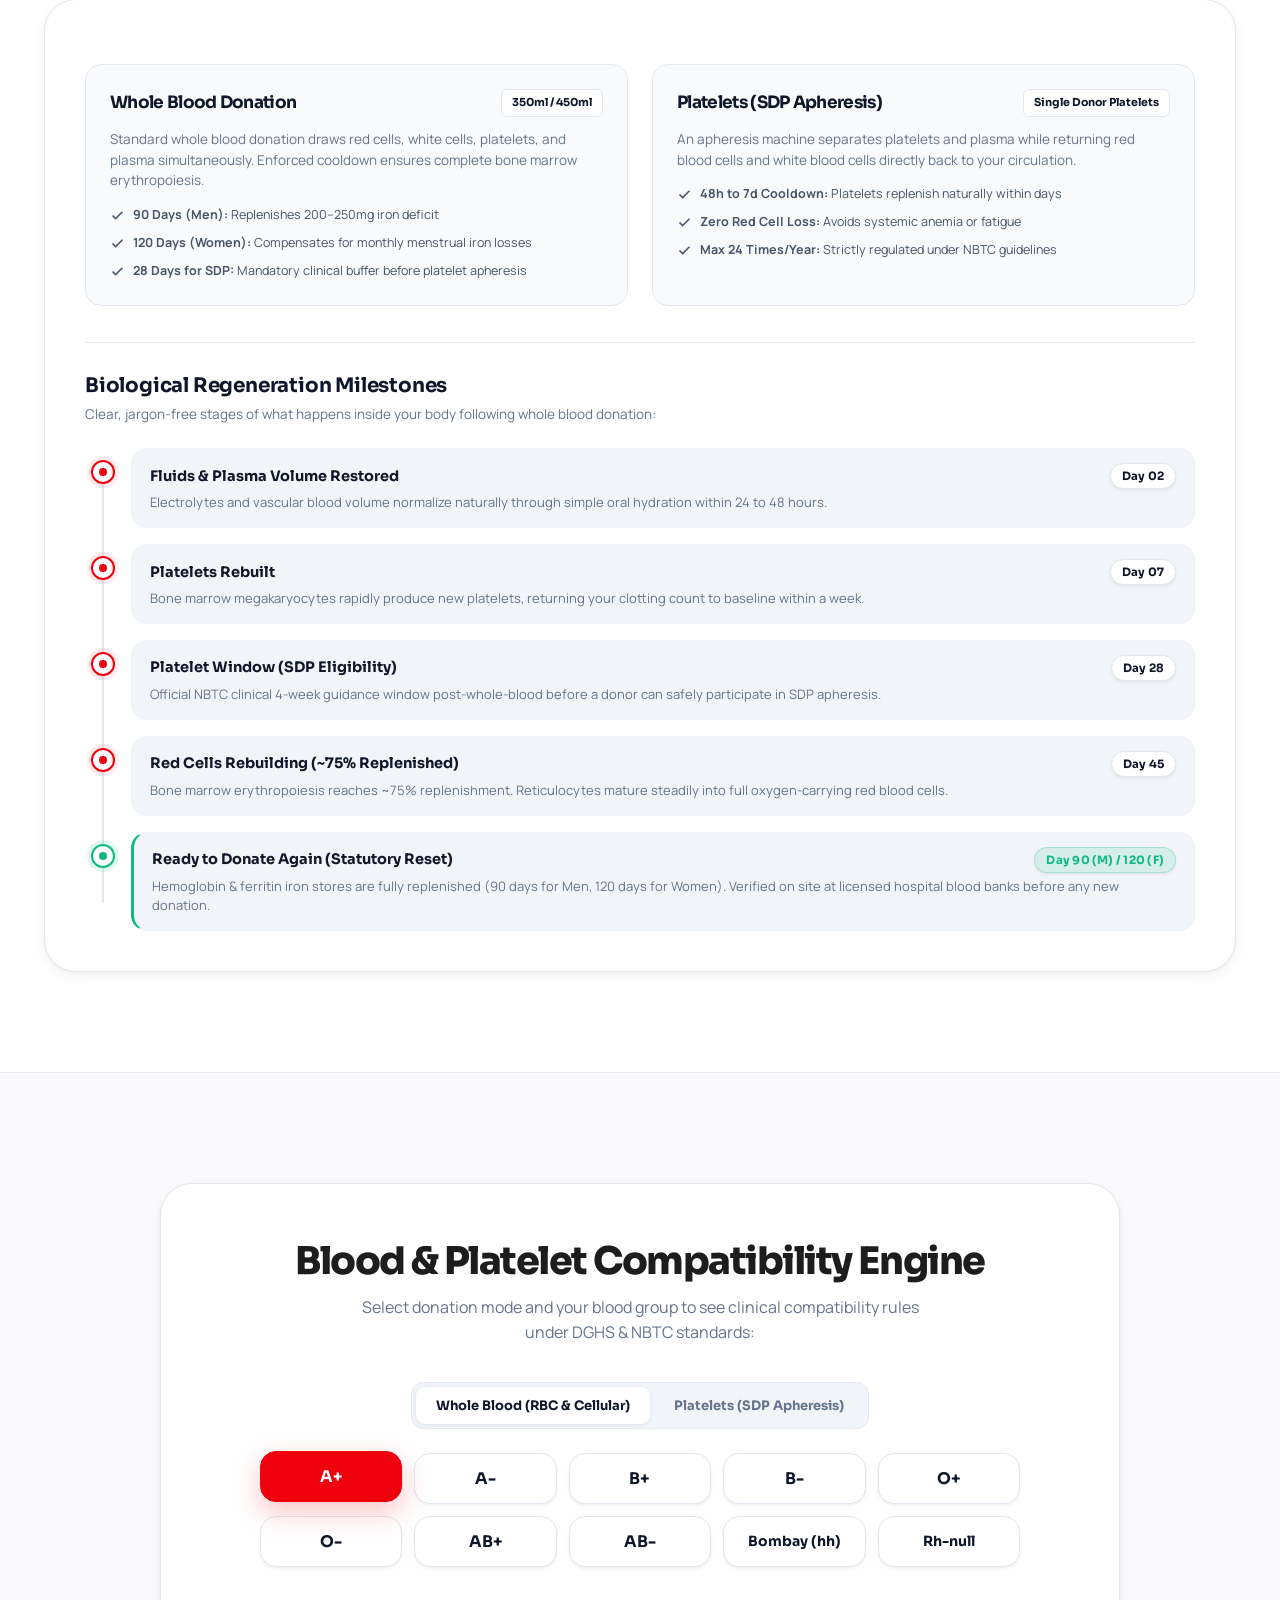
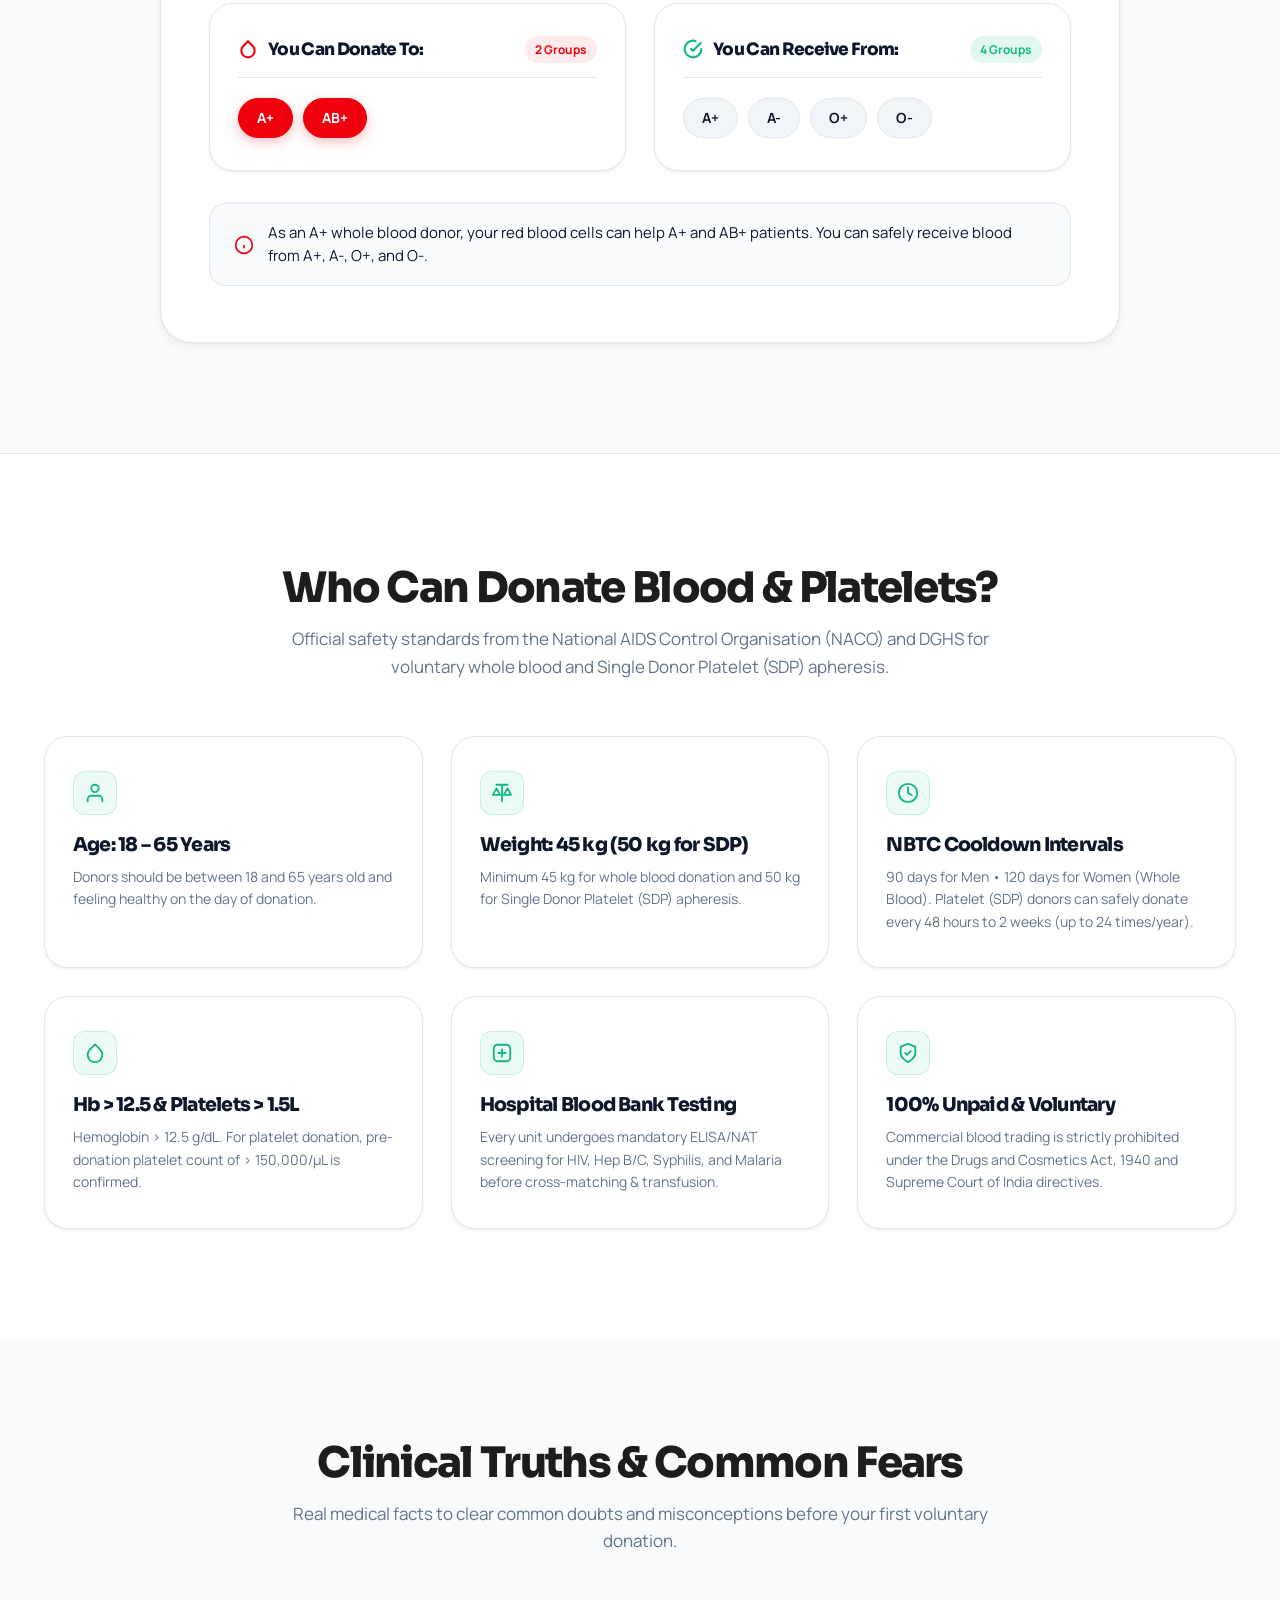
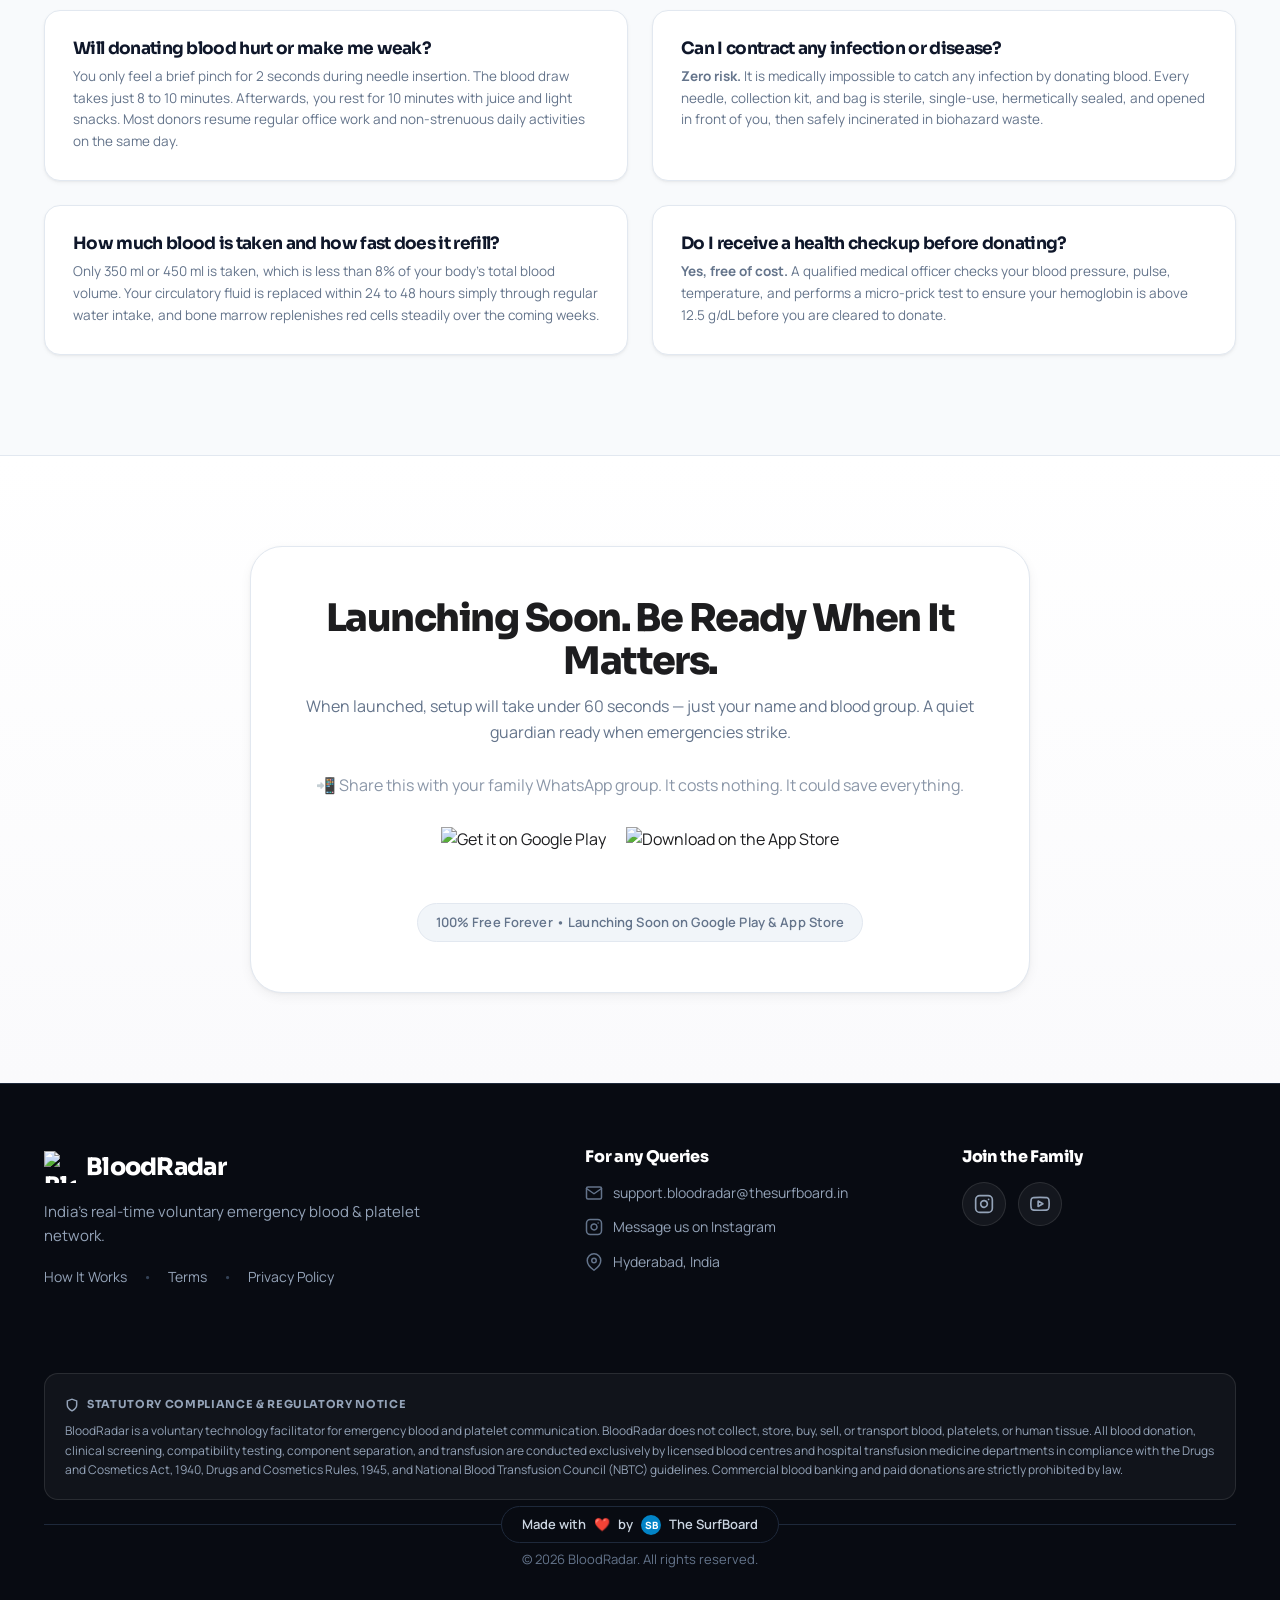
==== commit 802604a1: "refactor: modularize codebase and enforce clean code principles" ====
--- a/index.html
+++ b/index.html
@@ -6,19 +6,16 @@
   <title>BloodRadar — India's Real-time Voluntary Blood &amp; Platelet Network</title>
   <meta name="description" content="BloodRadar connects critical patients directly with verified voluntary blood and platelet (SDP) donors within a 10km radius in real-time. Zero middleman, 100% voluntary, NACO compliant.">
   
-  <!-- Open Graph & Meta Tags -->
   <meta property="og:title" content="BloodRadar — India's Real-time Emergency Blood &amp; Platelet Network">
   <meta property="og:description" content="Find compatible voluntary blood and platelet donors near you in minutes. 100% free, 100% voluntary, NACO compliant.">
   <meta property="og:image" content="assets/images/logo.webp">
   <meta property="og:type" content="website">
   <meta name="theme-color" content="#EE010D">
 
-  <!-- Google Fonts: Sora (Primary/Headings 600, 700, 800) + Manrope (Secondary/Body 400, 500, 600, 700) -->
   <link rel="preconnect" href="https://fonts.googleapis.com">
   <link rel="preconnect" href="https://fonts.gstatic.com" crossorigin>
   <link href="https://fonts.googleapis.com/css2?family=Manrope:wght@400;500;600;700;800&family=Sora:wght@400;500;600;700;800&display=swap" rel="stylesheet">
   
-  <!-- Stylesheet & Icons -->
   <link rel="stylesheet" href="css/styles.css?v=2.5">
   <link rel="icon" type="image/png" sizes="32x32" href="assets/images/favicon-32x32.png">
   <link rel="icon" type="image/webp" href="assets/images/favicon.webp">
@@ -26,7 +23,6 @@
 </head>
 <body>
 
-  <!-- Navigation Bar -->
   <nav class="navbar">
     <div class="container nav-container">
       <a href="#" class="brand-logo">
@@ -54,7 +50,6 @@
     </div>
   </nav>
 
-  <!-- Mobile Drawer Menu -->
   <div id="mobile-drawer" class="mobile-nav-drawer">
     <ul class="mobile-nav-links">
       <li><a href="#how-it-works" class="mobile-nav-link">How It Works</a></li>
@@ -66,10 +61,9 @@
       <li><a href="privacy.html" class="mobile-nav-link">Privacy Policy</a></li>
       <li><a href="terms.html" class="mobile-nav-link">Terms of Service</a></li>
     </ul>
-    <a href="#download" class="btn-primary" style="width: 100%;">Launching Soon on Android &amp; iOS</a>
+    <a href="#download" class="btn-primary mobile-drawer-btn">Launching Soon on Android &amp; iOS</a>
   </div>
 
-  <!-- Hero Section (Clean, Human, High Clarity) -->
   <section class="hero-section">
     <div class="container hero-grid">
       <div class="hero-content">
@@ -102,10 +96,8 @@
         </div>
       </div>
 
-      <!-- Solid Apple-Grade Live Emergency SOS Card -->
       <div class="hero-card-wrapper">
         <div class="hero-live-card">
-          <!-- Card Top Header -->
           <div class="card-status-bar">
             <div class="status-indicator">
               <span class="pulse-dot"></span>
@@ -117,7 +109,6 @@
             </div>
           </div>
 
-          <!-- Request Details Box -->
           <div class="request-summary-box">
             <div class="req-blood-badge">
               <span class="blood-type">O+</span>
@@ -132,14 +123,12 @@
             </div>
           </div>
 
-          <!-- Matched Donors Section -->
           <div class="matched-donors-section">
             <div class="matched-header">
               <span class="matched-title">STAGE 1: TRUSTED CONTACT MATCH</span>
               <span class="matched-counter">2 Found</span>
             </div>
 
-            <!-- Donor 1: Responded -->
             <div class="donor-item confirmed">
               <div class="donor-avatar">RK</div>
               <div class="donor-details">
@@ -157,7 +146,6 @@
               </div>
             </div>
 
-            <!-- Donor 2: Available -->
             <div class="donor-item">
               <div class="donor-avatar secondary">SV</div>
               <div class="donor-details">
@@ -176,7 +164,6 @@
             </div>
           </div>
 
-          <!-- Solid Apple Security Bar -->
           <div class="card-security-bar">
             <svg width="15" height="15" viewBox="0 0 24 24" fill="none" stroke="currentColor" stroke-width="2.5"><rect x="3" y="11" width="18" height="11" rx="2" ry="2"/><path d="M7 11V7a5 5 0 0 1 10 0v4"/></svg>
             <span>100% Private Device Match • Opt-in Only</span>
@@ -186,11 +173,9 @@
     </div>
   </section>
 
-  <!-- Trust & Metrics Banner -->
   <section class="metrics-section">
     <div class="container">
       <div class="metrics-grid">
-        <!-- Metric 1: Emergency Radius -->
         <div class="metric-card">
           <div class="metric-icon-box">
             <svg width="22" height="22" viewBox="0 0 24 24" fill="none" stroke="currentColor" stroke-width="2.2" stroke-linecap="round" stroke-linejoin="round">
@@ -206,7 +191,6 @@
           </div>
         </div>
 
-        <!-- Metric 2: Blood & Platelets -->
         <div class="metric-card">
           <div class="metric-icon-box">
             <svg width="22" height="22" viewBox="0 0 24 24" fill="none" stroke="currentColor" stroke-width="2.2" stroke-linecap="round" stroke-linejoin="round">
@@ -220,7 +204,6 @@
           </div>
         </div>
 
-        <!-- Metric 3: 100% Private -->
         <div class="metric-card">
           <div class="metric-icon-box emerald">
             <svg width="22" height="22" viewBox="0 0 24 24" fill="none" stroke="currentColor" stroke-width="2.2" stroke-linecap="round" stroke-linejoin="round">
@@ -235,7 +218,6 @@
           </div>
         </div>
 
-        <!-- Metric 4: 100% Free -->
         <div class="metric-card">
           <div class="metric-icon-box emerald">
             <svg width="22" height="22" viewBox="0 0 24 24" fill="none" stroke="currentColor" stroke-width="2.2" stroke-linecap="round" stroke-linejoin="round">
@@ -251,7 +233,7 @@
       </div>
     </div>
   </section>
-  <!-- The Old Way vs BloodRadar -->
+
   <section class="comparison-section">
     <div class="container">
       <div class="section-header">
@@ -260,7 +242,6 @@
       </div>
 
       <div class="comparison-grid">
-        <!-- Old Way Card -->
         <div class="comparison-card old-way">
           <div class="card-header">
             <div class="icon-wrapper alert-icon">
@@ -284,7 +265,6 @@
           </ul>
         </div>
 
-        <!-- BloodRadar Way Card -->
         <div class="comparison-card new-way">
           <div class="card-header">
             <div class="icon-wrapper check-icon">
@@ -309,7 +289,6 @@
         </div>
       </div>
 
-      <!-- Privacy Note -->
       <div class="privacy-note-card">
         <div class="privacy-icon">
           <svg width="24" height="24" viewBox="0 0 24 24" fill="none" stroke="currentColor" stroke-width="2.5"><rect x="3" y="11" width="18" height="11" rx="2" ry="2"/><path d="M7 11V7a5 5 0 0 1 10 0v4"/></svg>
@@ -321,7 +300,6 @@
     </div>
   </section>
 
-  <!-- 2-Tier Emergency Pipeline -->
   <section id="how-it-works" class="pipeline-section">
     <div class="container">
       <div class="section-header">
@@ -330,7 +308,6 @@
       </div>
 
       <div class="pipeline-track-container">
-        <!-- Stage 1 -->
         <div class="pipeline-step-card">
           <div class="pipeline-step-header">
             <span class="step-number-badge">STAGE 01</span>
@@ -354,7 +331,6 @@
           </ul>
         </div>
 
-        <!-- Connected Bridge Indicator -->
         <div class="pipeline-bridge">
           <div class="pipeline-bridge-circle">
             <svg width="20" height="20" viewBox="0 0 24 24" fill="none" stroke="currentColor" stroke-width="2.5"><line x1="5" y1="12" x2="19" y2="12"/><polyline points="12 5 19 12 12 19"/></svg>
@@ -362,7 +338,6 @@
           <span class="pipeline-bridge-text">Auto Escalation</span>
         </div>
 
-        <!-- Stage 2 -->
         <div class="pipeline-step-card">
           <div class="pipeline-step-header">
             <span class="step-number-badge blue">STAGE 02</span>
@@ -389,7 +364,6 @@
     </div>
   </section>
 
-  <!-- Features Section -->
   <section id="features" class="features-section">
     <div class="container">
       <div class="section-header">
@@ -416,7 +390,7 @@
 
         <div class="feature-card">
           <div class="feature-icon-wrapper">
-            <svg width="26" height="26" viewBox="0 0 24 24" fill="none" stroke="currentColor" stroke-width="2" stroke-linecap="round" stroke-linejoin="round"><path d="M12 2.69l5.66 5.66a8 8 0 1 1-11.31 0z"/></svg>
+            <svg width="26" height="26" viewBox="0 0 24 24" fill="none" stroke="currentColor" stroke-width="2.5"><path d="M12 2.69l5.66 5.66a8 8 0 1 1-11.31 0z"/></svg>
           </div>
           <h3>Blood &amp; Platelets (SDP)</h3>
           <p>Raise emergency requests for Whole Blood or Single Donor Platelets (SDP) needed for dengue, cancer, and surgery.</p>
@@ -449,9 +423,6 @@
     </div>
   </section>
 
-
-
-  <!-- Mission Statement & Core Pledge -->
   <section class="mission-section">
     <div class="container">
       <div class="mission-card">
@@ -476,7 +447,6 @@
     </div>
   </section>
 
-  <!-- Biological Recovery Engine Section -->
   <section id="recovery" class="recovery-engine-section">
     <div class="container">
       <div class="section-header">
@@ -486,7 +456,6 @@
 
       <div class="recovery-preview-card">
         <div class="recovery-grid-2col">
-          <!-- Whole Blood Pathway -->
           <div class="procedure-type-card">
             <div class="procedure-type-header">
               <h4>Whole Blood Donation</h4>
@@ -509,7 +478,6 @@
             </ul>
           </div>
 
-          <!-- Platelets SDP Pathway -->
           <div class="procedure-type-card">
             <div class="procedure-type-header">
               <h4>Platelets (SDP Apheresis)</h4>
@@ -533,7 +501,6 @@
           </div>
         </div>
 
-        <!-- Biological Milestones Timeline -->
         <div class="timeline-milestones-box">
           <div class="milestones-header">
             <h3 class="milestones-title">Biological Regeneration Milestones</h3>
@@ -601,7 +568,6 @@
     </div>
   </section>
 
-  <!-- Blood Compatibility Calculator -->
   <section id="compatibility" class="calculator-section">
     <div class="container">
       <div class="calc-card">
@@ -610,7 +576,6 @@
           <p>Select donation mode and your blood group to see clinical compatibility rules under DGHS &amp; NBTC standards:</p>
         </div>
 
-        <!-- Mode Toggle (Whole Blood vs Platelets SDP) -->
         <div class="calc-mode-selector-wrapper">
           <div class="calc-mode-toggle">
             <button class="mode-toggle-btn active" data-mode="WHOLE_BLOOD">Whole Blood (RBC &amp; Cellular)</button>
@@ -634,7 +599,6 @@
         </div>
 
         <div class="compatibility-matrix">
-          <!-- Donate To -->
           <div class="matrix-box donate-box">
             <div class="matrix-box-header">
               <div class="matrix-header-title">
@@ -643,12 +607,9 @@
               </div>
               <span id="donate-count-badge" class="matrix-count-badge red">2 Groups</span>
             </div>
-            <div id="matrix-donate-list" class="matrix-chips-list">
-              <!-- Dynamically Populated -->
-            </div>
-          </div>
-
-          <!-- Receive From -->
+            <div id="matrix-donate-list" class="matrix-chips-list"></div>
+          </div>
+
           <div class="matrix-box receive-box">
             <div class="matrix-box-header">
               <div class="matrix-header-title">
@@ -657,9 +618,7 @@
               </div>
               <span id="receive-count-badge" class="matrix-count-badge emerald">4 Groups</span>
             </div>
-            <div id="matrix-receive-list" class="matrix-chips-list">
-              <!-- Dynamically Populated -->
-            </div>
+            <div id="matrix-receive-list" class="matrix-chips-list"></div>
           </div>
         </div>
 
@@ -671,7 +630,6 @@
     </div>
   </section>
 
-  <!-- NACO Guidelines & Safety Section -->
   <section id="safety" class="safety-section">
     <div class="container">
       <div class="section-header">
@@ -731,7 +689,6 @@
     </div>
   </section>
 
-  <!-- Clinical Truths & Fear Busters Section -->
   <section id="faq" class="clinical-truths-section">
     <div class="container">
       <div class="section-header">
@@ -740,25 +697,21 @@
       </div>
 
       <div class="qa-cards-grid">
-        <!-- Card 1 -->
         <div class="qa-card">
           <h4>Will donating blood hurt or make me weak?</h4>
           <p>You only feel a brief pinch for 2 seconds during needle insertion. The blood draw takes just 8 to 10 minutes. Afterwards, you rest for 10 minutes with juice and light snacks. Most donors resume regular office work and non-strenuous daily activities on the same day.</p>
         </div>
 
-        <!-- Card 2 -->
         <div class="qa-card">
           <h4>Can I contract any infection or disease?</h4>
           <p><strong>Zero risk.</strong> It is medically impossible to catch any infection by donating blood. Every needle, collection kit, and bag is sterile, single-use, hermetically sealed, and opened in front of you, then safely incinerated in biohazard waste.</p>
         </div>
 
-        <!-- Card 3 -->
         <div class="qa-card">
           <h4>How much blood is taken and how fast does it refill?</h4>
           <p>Only 350 ml or 450 ml is taken, which is less than 8% of your body's total blood volume. Your circulatory fluid is replaced within 24 to 48 hours simply through regular water intake, and bone marrow replenishes red cells steadily over the coming weeks.</p>
         </div>
 
-        <!-- Card 4 -->
         <div class="qa-card">
           <h4>Do I receive a health checkup before donating?</h4>
           <p><strong>Yes, free of cost.</strong> A qualified medical officer checks your blood pressure, pulse, temperature, and performs a micro-prick test to ensure your hemoglobin is above 12.5 g/dL before you are cleared to donate.</p>
@@ -767,13 +720,12 @@
     </div>
   </section>
 
-  <!-- Download Badges Section -->
   <section id="download" class="store-badges-section">
     <div class="container">
       <div class="store-card-container">
         <h2>Launching Soon. Be Ready When It Matters.</h2>
         <p>When launched, setup will take under 60 seconds — just your name and blood group. A quiet guardian ready when emergencies strike.</p>
-        <p style="margin-top: 8px; font-size: 0.9rem; opacity: 0.75;">📲 Share this with your family WhatsApp group. It costs nothing. It could save everything.</p>
+        <p class="share-callout-text">📲 Share this with your family WhatsApp group. It costs nothing. It could save everything.</p>
 
         <div class="badges-group">
           <a href="#download" title="Get it on Google Play">
@@ -788,11 +740,9 @@
     </div>
   </section>
 
-  <!-- EvenTime-Inspired Compact Luxury Footer -->
   <footer class="footer-compact">
     <div class="container">
       <div class="footer-top-row">
-        <!-- Brand & Tagline -->
         <div class="footer-brand-block">
           <a href="#" class="footer-brand-title">
             <img src="assets/images/red_transparent.webp" alt="BloodRadar Logo" width="32" height="32">
@@ -806,7 +756,6 @@
           </ul>
         </div>
 
-        <!-- For any Queries -->
         <div class="footer-queries-block">
           <h4>For any Queries</h4>
           <ul class="footer-contact-list">
@@ -825,7 +774,6 @@
           </ul>
         </div>
 
-        <!-- Join the Family -->
         <div class="footer-social-block">
           <h4>Join the Family</h4>
           <div class="footer-social-icons">
@@ -839,7 +787,6 @@
         </div>
       </div>
 
-      <!-- Statutory Regulatory Notice -->
       <div class="footer-statutory-notice">
         <div class="statutory-badge">
           <svg width="14" height="14" viewBox="0 0 24 24" fill="none" stroke="currentColor" stroke-width="2.5"><path d="M12 22s8-4 8-10V5l-8-3-8 3v7c0 6 8 10 8 10z"/></svg>
@@ -848,7 +795,6 @@
         <p>BloodRadar is a voluntary technology facilitator for emergency blood and platelet communication. BloodRadar does not collect, store, buy, sell, or transport blood, platelets, or human tissue. All blood donation, clinical screening, compatibility testing, component separation, and transfusion are conducted exclusively by licensed blood centres and hospital transfusion medicine departments in compliance with the Drugs and Cosmetics Act, 1940, Drugs and Cosmetics Rules, 1945, and National Blood Transfusion Council (NBTC) guidelines. Commercial blood banking and paid donations are strictly prohibited by law.</p>
       </div>
 
-      <!-- Center Badge & Copyright -->
       <div class="footer-divider-line">
         <div class="made-with-badge">
           Made with <span class="pulsing-heart">❤️</span> by <span class="sb-pill-icon">SB</span> The SurfBoard
@@ -859,7 +805,10 @@
     </div>
   </footer>
 
-  <!-- Interactive Logic Engine -->
+  <script src="js/modules/compatibility-data.js"></script>
+  <script src="js/modules/calculator.js"></script>
+  <script src="js/modules/navigation.js"></script>
+  <script src="js/modules/email-launcher.js"></script>
   <script src="js/app.js"></script>
 </body>
 </html>
--- a/css/styles.css
+++ b/css/styles.css
@@ -1,2711 +1,13 @@
-/* ==========================================================================
-   BloodRadar Web Design System — Apple x Google Hybrid Aesthetics
-   Color Tokens: Crimson #EE010D (Logo Match) | Slate #0F172A | Light #FAFAFC | Emerald #10B981
-   Typography: Sora (Primary/Headings) + Manrope (Secondary/Body)
-   100% Vanilla CSS • Single Source of Truth • Custom Scrollbar • Pulsing Heart
-   ========================================================================== */
-
-:root {
-  /* Brand Palette — Single Source of Truth (SSOT)
-     To change the entire theme, change ONLY this RGB token */
-  --primary-red-rgb: 238, 1, 13;
-  --primary-red: rgb(var(--primary-red-rgb));
-  --primary-red-hover: color-mix(in srgb, var(--primary-red) 85%, black);
-  --primary-red-glow: rgba(var(--primary-red-rgb), 0.35);
-  --primary-red-light: rgba(var(--primary-red-rgb), 0.08);
-  --primary-red-border: rgba(var(--primary-red-rgb), 0.18);
-
-  --dark-slate: #0F172A;
-  --dark-surface: #1E293B;
-  --dark-surface-elevated: #283548;
-  --dark-border: #334155;
-
-  --light-bg: #FAFAFC;
-  --light-surface: #FFFFFF;
-  --light-surface-subtle: #F1F5F9;
-  --border-light: #E2E8F0;
-  --border-subtle: #EDF2F7;
-
-  --accent-emerald: #10B981;
-  --accent-emerald-light: rgba(16, 185, 129, 0.12);
-  --accent-emerald-glow: rgba(16, 185, 129, 0.4);
-  --accent-emerald-border: rgba(16, 185, 129, 0.25);
-
-  --accent-blue: #0284C7;
-  --accent-blue-light: rgba(2, 132, 199, 0.1);
-  --accent-blue-border: rgba(2, 132, 199, 0.25);
-
-  --text-dark: #1D1D1F;
-  --text-dark-muted: #64748B;
-  --text-dark-subtle: #94A3B8;
-
-  --text-light: #F8FAFC;
-  --text-light-muted: #94A3B8;
-  --text-light-subtle: #64748B;
-
-  /* Typography Scale */
-  --font-heading: 'Sora', -apple-system, BlinkMacSystemFont, 'Segoe UI', Roboto, sans-serif;
-  --font-body: 'Manrope', -apple-system, BlinkMacSystemFont, 'Segoe UI', Roboto, sans-serif;
-
-  /* Alpha Borders */
-  --border-alpha: rgba(0, 0, 0, 0.06);
-  --border-alpha-strong: rgba(0, 0, 0, 0.12);
-
-  /* Shadows & Elevation (Multi-layered, ultra-diffused) */
-  --shadow-sm: 0 2px 4px rgba(0, 0, 0, 0.04), 0 1px 2px rgba(0, 0, 0, 0.04);
-  --shadow-md: 0 4px 12px rgba(0, 0, 0, 0.05), 0 1px 3px rgba(0, 0, 0, 0.04);
-  --shadow-lg: 0 12px 32px rgba(0, 0, 0, 0.08), 0 4px 12px rgba(0, 0, 0, 0.04);
-  --shadow-crimson: 0 10px 28px rgba(var(--primary-red-rgb), 0.24);
-  --shadow-crimson-hover: 0 14px 36px rgba(var(--primary-red-rgb), 0.36);
-  --shadow-dark: 0 20px 50px rgba(15, 23, 42, 0.4);
-
-  /* Radius (Squircles) */
-  --radius-xs: 6px;
-  --radius-sm: 10px;
-  --radius-md: 16px;
-  --radius-lg: 24px;
-  --radius-apple: 20px;
-  --radius-xl: 32px;
-  --radius-full: 9999px;
-
-  /* Transitions (Apple-like easing) */
-  --transition-fast: all 0.2s cubic-bezier(0.25, 1, 0.5, 1);
-  --transition-smooth: all 0.4s cubic-bezier(0.25, 1, 0.5, 1);
-}
-
-/* Custom Scrollbars Removed for Native Feel */
-
-/* ==========================================================================
-   Base & Reset
-   ========================================================================== */
-*, *::before, *::after {
-  margin: 0;
-  padding: 0;
-  box-sizing: border-box;
-}
-
-html {
-  text-rendering: optimizeLegibility;
-  -webkit-font-smoothing: antialiased;
-  -moz-osx-font-smoothing: grayscale;
-}
-
-body {
-  font-family: var(--font-body);
-  background-color: var(--light-bg);
-  color: var(--text-dark);
-  line-height: 1.6;
-  overflow-x: hidden;
-  font-size: 16px;
-}
-
-img, svg {
-  display: block;
-  max-width: 100%;
-}
-
-a {
-  color: inherit;
-  text-decoration: none;
-  transition: var(--transition-fast);
-}
-
-button {
-  font-family: inherit;
-  border: none;
-  outline: none;
-  cursor: pointer;
-  background: none;
-}
-
-/* Headings */
-h1, h2, h3, h4, h5, h6 {
-  font-family: var(--font-heading);
-  font-weight: 800;
-  letter-spacing: -0.04em;
-  line-height: 1.12;
-  color: var(--text-dark);
-}
-
-.container {
-  width: 100%;
-  max-width: 1240px;
-  margin: 0 auto;
-  padding: 0 24px;
-}
-
-/* ==========================================================================
-   Navigation Bar (Glassmorphic & Responsive)
-   ========================================================================== */
-.navbar {
-  position: fixed;
-  top: 0;
-  left: 0;
-  width: 100%;
-  z-index: 1000;
-  background: rgba(250, 250, 252, 0.72);
-  backdrop-filter: saturate(180%) blur(24px);
-  -webkit-backdrop-filter: saturate(180%) blur(24px);
-  border-bottom: 1px solid rgba(0, 0, 0, 0.05);
-  transition: var(--transition-smooth);
-  transform: translateZ(0);
-  will-change: background-color, box-shadow;
-  backface-visibility: hidden;
-}
-
-.navbar.scrolled {
-  background: rgba(255, 255, 255, 0.96);
-  box-shadow: 0 4px 20px rgba(15, 23, 42, 0.05);
-}
-
-.nav-container {
-  display: flex;
-  align-items: center;
-  justify-content: space-between;
-  height: 76px;
-}
-
-.brand-logo {
-  display: inline-flex;
-  align-items: center;
-  gap: 12px;
-  font-family: var(--font-heading);
-  font-weight: 800;
-  font-size: 23px;
-  color: var(--dark-slate);
-  letter-spacing: -0.03em;
-}
-
-.brand-logo img {
-  height: 38px;
-  width: auto;
-  transition: transform 0.3s ease;
-}
-
-.brand-logo:hover img {
-  transform: scale(1.06);
-}
-
-.nav-links {
-  display: flex;
-  align-items: center;
-  gap: 32px;
-  list-style: none;
-}
-
-.nav-link {
-  font-size: 15px;
-  font-weight: 600;
-  color: var(--text-dark-muted);
-  position: relative;
-  padding: 6px 0;
-  transition: var(--transition-fast);
-}
-
-.nav-link::after {
-  content: '';
-  position: absolute;
-  bottom: 0;
-  left: 0;
-  width: 0;
-  height: 2px;
-  background: var(--primary-red);
-  border-radius: var(--radius-full);
-  transition: width 0.25s ease;
-}
-
-.nav-link:hover {
-  color: var(--primary-red);
-}
-
-.nav-link:hover::after,
-.nav-link.active::after {
-  width: 100%;
-}
-
-.nav-cta-group {
-  display: flex;
-  align-items: center;
-  gap: 16px;
-}
-
-/* Mobile Hamburger Button */
-.menu-toggle {
-  display: none;
-  flex-direction: column;
-  justify-content: center;
-  gap: 5px;
-  width: 40px;
-  height: 40px;
-  border-radius: var(--radius-sm);
-  padding: 8px;
-  background: rgba(15, 23, 42, 0.04);
-  border: 1px solid var(--border-light);
-  cursor: pointer;
-  z-index: 1001;
-}
-
-.menu-toggle span {
-  display: block;
-  height: 2px;
-  width: 100%;
-  background-color: var(--dark-slate);
-  border-radius: 2px;
-  transition: var(--transition-smooth);
-}
-
-.menu-toggle.active span:nth-child(1) {
-  transform: translateY(7px) rotate(45deg);
-}
-
-.menu-toggle.active span:nth-child(2) {
-  opacity: 0;
-}
-
-.menu-toggle.active span:nth-child(3) {
-  transform: translateY(-7px) rotate(-45deg);
-}
-
-/* Mobile Drawer */
-.mobile-nav-drawer {
-  position: fixed;
-  top: 76px;
-  left: 0;
-  width: 100%;
-  height: calc(100vh - 76px);
-  background: rgba(255, 255, 255, 0.98);
-  backdrop-filter: blur(20px);
-  -webkit-backdrop-filter: blur(20px);
-  display: flex;
-  flex-direction: column;
-  padding: 32px 24px;
-  transform: translateY(-100%);
-  opacity: 0;
-  visibility: hidden;
-  transition: var(--transition-smooth);
-  z-index: 999;
-  overflow-y: auto;
-}
-
-.mobile-nav-drawer.open {
-  transform: translateY(0);
-  opacity: 1;
-  visibility: visible;
-}
-
-.mobile-nav-links {
-  list-style: none;
-  display: flex;
-  flex-direction: column;
-  gap: 20px;
-  margin-bottom: 32px;
-}
-
-.mobile-nav-link {
-  font-family: var(--font-heading);
-  font-size: 20px;
-  font-weight: 700;
-  color: var(--dark-slate);
-  display: block;
-  padding: 8px 0;
-  border-bottom: 1px solid var(--border-light);
-}
-
-.mobile-nav-link:hover {
-  color: var(--primary-red);
-}
-
-/* ==========================================================================
-   Buttons
-   ========================================================================== */
-.btn-primary {
-  background: var(--primary-red);
-  color: #FFFFFF !important;
-  font-family: var(--font-heading);
-  font-weight: 700;
-  font-size: 15px;
-  padding: 13px 26px;
-  border-radius: var(--radius-full);
-  display: inline-flex;
-  align-items: center;
-  justify-content: center;
-  gap: 8px;
-  box-shadow: var(--shadow-crimson);
-  transition: var(--transition-smooth);
-  border: 1px solid transparent;
-  cursor: pointer;
-  white-space: nowrap;
-}
-
-.btn-primary:hover {
-  background: var(--primary-red-hover);
-  transform: translateY(-2px);
-  box-shadow: var(--shadow-crimson-hover);
-}
-
-.btn-primary:active {
-  transform: scale(0.97);
-  box-shadow: var(--shadow-crimson);
-}
-
-.btn-secondary {
-  background: var(--dark-slate);
-  color: #FFFFFF !important;
-  font-family: var(--font-heading);
-  font-weight: 700;
-  font-size: 15px;
-  padding: 13px 26px;
-  border-radius: var(--radius-full);
-  display: inline-flex;
-  align-items: center;
-  justify-content: center;
-  gap: 8px;
-  transition: var(--transition-smooth);
-  border: 1px solid var(--dark-slate);
-  cursor: pointer;
-  white-space: nowrap;
-}
-
-.btn-secondary:hover {
-  background: #1E293B;
-  transform: translateY(-2px);
-  box-shadow: var(--shadow-md);
-}
-
-.btn-secondary:active {
-  transform: scale(0.97);
-  box-shadow: var(--shadow-sm);
-}
-
-.pulse-dot {
-  width: 8px;
-  height: 8px;
-  border-radius: 50%;
-  background-color: var(--accent-emerald);
-  display: inline-block;
-  box-shadow: 0 0 0 rgba(16, 185, 129, 0.6);
-  animation: pulse-green 2s infinite;
-}
-
-@keyframes pulse-green {
-  0% { transform: scale(0.95); box-shadow: 0 0 0 0 rgba(16, 185, 129, 0.7); }
-  70% { transform: scale(1); box-shadow: 0 0 0 8px rgba(16, 185, 129, 0); }
-  100% { transform: scale(0.95); box-shadow: 0 0 0 0 rgba(16, 185, 129, 0); }
-}
-
-/* ==========================================================================
-   Hero Section
-   ========================================================================== */
-.hero-section {
-  padding: 180px 0 120px 0;
-  position: relative;
-  overflow: hidden;
-  background: 
-    radial-gradient(circle at 85% 20%, rgba(var(--primary-red-rgb), 0.07) 0%, transparent 45%),
-    radial-gradient(circle at 10% 80%, rgba(15, 23, 42, 0.03) 0%, transparent 40%),
-    var(--light-bg);
-}
-
-.hero-grid {
-  display: grid;
-  grid-template-columns: 1.15fr 0.85fr;
-  gap: 56px;
-  align-items: center;
-}
-
-.hero-content {
-  max-width: 620px;
-}
-
-.hero-title {
-  font-size: 58px;
-  color: var(--dark-slate);
-  letter-spacing: -0.04em;
-  line-height: 1.08;
-  margin-bottom: 22px;
-}
-
-.hero-title span.text-highlight {
-  color: var(--primary-red);
-  display: inline;
-}
-
-.hero-subtitle {
-  font-size: 19px;
-  color: var(--text-dark-muted);
-  line-height: 1.6;
-  margin-bottom: 34px;
-}
-
-.hero-cta-group {
-  display: flex;
-  align-items: center;
-  gap: 16px;
-  flex-wrap: wrap;
-  margin-bottom: 30px;
-}
-
-.hero-store-row {
-  display: flex;
-  align-items: center;
-  gap: 14px;
-}
-
-.hero-store-row span {
-  font-size: 13px;
-  font-weight: 600;
-  color: var(--text-dark-muted);
-}
-
-.hero-store-badge {
-  height: 38px;
-  width: auto;
-  opacity: 0.92;
-  transition: var(--transition-fast);
-}
-
-.hero-store-badge:hover {
-  opacity: 1;
-  transform: translateY(-2px);
-}
-
-/* ==========================================================================
-   Hero Live Emergency SOS Card (Solid Apple UI • Zero Glassmorphism)
-   ========================================================================== */
-.hero-card-wrapper {
-  position: relative;
-  display: flex;
-  justify-content: center;
-  align-items: center;
-  width: 100%;
-}
-
-.hero-live-card {
-  width: 100%;
-  max-width: 440px;
-  background: #FFFFFF;
-  border: 1px solid var(--border-light);
-  border-radius: 24px;
-  padding: 24px;
-  box-shadow: 
-    0 20px 40px -15px rgba(15, 23, 42, 0.1),
-    0 1px 3px rgba(15, 23, 42, 0.05);
-  display: flex;
-  flex-direction: column;
-  gap: 16px;
-}
-
-/* Card Top Status Bar */
-.card-status-bar {
-  display: flex;
-  align-items: center;
-  justify-content: space-between;
-  padding-bottom: 14px;
-  border-bottom: 1px solid var(--border-light);
-}
-
-.status-indicator {
-  display: flex;
-  align-items: center;
-  gap: 8px;
-}
-
-.status-text {
-  font-size: 13px;
-  font-weight: 700;
-  color: var(--dark-slate);
-  letter-spacing: -0.01em;
-}
-
-.status-radius-badge {
-  display: inline-flex;
-  align-items: center;
-  gap: 5px;
-  background: #F1F5F9;
-  color: #475569;
-  font-size: 12px;
-  font-weight: 700;
-  padding: 4px 10px;
-  border-radius: var(--radius-full);
-}
-
-/* Request Details Box */
-.request-summary-box {
-  background: #F8FAFC;
-  border: 1px solid var(--border-light);
-  border-radius: 16px;
-  padding: 16px;
-  display: flex;
-  align-items: center;
-  gap: 14px;
-}
-
-.req-blood-badge {
-  background: var(--primary-red);
-  color: #FFFFFF;
-  border-radius: 12px;
-  width: 52px;
-  height: 52px;
-  display: flex;
-  flex-direction: column;
-  align-items: center;
-  justify-content: center;
-  flex-shrink: 0;
-  box-shadow: 0 4px 12px rgba(var(--primary-red-rgb), 0.25);
-}
-
-.req-blood-badge .blood-type {
-  font-family: var(--font-heading);
-  font-size: 20px;
-  font-weight: 800;
-  line-height: 1;
-}
-
-.req-blood-badge .blood-label {
-  font-size: 8px;
-  font-weight: 800;
-  letter-spacing: 0.06em;
-  opacity: 0.9;
-  margin-top: 2px;
-}
-
-.req-info {
-  display: flex;
-  flex-direction: column;
-  gap: 4px;
-}
-
-.req-title {
-  font-family: var(--font-heading);
-  font-size: 16px;
-  font-weight: 700;
-  color: var(--dark-slate);
-}
-
-.req-hospital {
-  display: flex;
-  align-items: center;
-  gap: 5px;
-  font-size: 12px;
-  color: #64748B;
-  font-weight: 500;
-}
-
-.req-hospital svg {
-  color: var(--primary-red);
-  flex-shrink: 0;
-}
-
-/* Matched Donors Section */
-.matched-donors-section {
-  display: flex;
-  flex-direction: column;
-  gap: 10px;
-}
-
-.matched-header {
-  display: flex;
-  align-items: center;
-  justify-content: space-between;
-  padding: 2px 4px;
-}
-
-.matched-title {
-  font-size: 11px;
-  font-weight: 800;
-  letter-spacing: 0.05em;
-  color: #64748B;
-}
-
-.matched-counter {
-  font-size: 11px;
-  font-weight: 700;
-  color: var(--accent-emerald);
-  background: var(--accent-emerald-light);
-  padding: 2px 8px;
-  border-radius: var(--radius-full);
-}
-
-/* Donor Items */
-.donor-item {
-  background: #FFFFFF;
-  border: 1px solid var(--border-light);
-  border-radius: 14px;
-  padding: 12px 14px;
-  display: flex;
-  align-items: center;
-  gap: 12px;
-  transition: var(--transition-fast);
-}
-
-.donor-item.confirmed {
-  border-color: rgba(16, 185, 129, 0.35);
-  background: #FCFDFD;
-}
-
-.donor-avatar {
-  width: 40px;
-  height: 40px;
-  border-radius: 10px;
-  background: var(--primary-red-light);
-  color: var(--primary-red);
-  font-family: var(--font-heading);
-  font-weight: 800;
-  font-size: 14px;
-  display: flex;
-  align-items: center;
-  justify-content: center;
-  flex-shrink: 0;
-}
-
-.donor-avatar.secondary {
-  background: #F1F5F9;
-  color: #475569;
-}
-
-.donor-details {
-  flex: 1;
-  min-width: 0;
-  display: flex;
-  flex-direction: column;
-  gap: 3px;
-}
-
-.donor-name-row {
-  display: flex;
-  align-items: center;
-  gap: 8px;
-}
-
-.donor-name {
-  font-size: 14px;
-  font-weight: 700;
-  color: var(--dark-slate);
-  white-space: nowrap;
-  overflow: hidden;
-  text-overflow: ellipsis;
-}
-
-.donor-relation-tag {
-  font-size: 10px;
-  font-weight: 700;
-  color: #64748B;
-  background: #F1F5F9;
-  padding: 1px 6px;
-  border-radius: 4px;
-}
-
-.donor-status-row {
-  display: flex;
-  align-items: center;
-  gap: 8px;
-  flex-wrap: wrap;
-}
-
-.donor-distance {
-  font-size: 12px;
-  color: #64748B;
-  font-weight: 500;
-}
-
-.donor-eta-badge {
-  font-size: 11px;
-  font-weight: 700;
-  color: var(--accent-emerald);
-  display: inline-flex;
-  align-items: center;
-}
-
-.donor-standby-badge {
-  font-size: 11px;
-  font-weight: 600;
-  color: #64748B;
-}
-
-.donor-action-btn {
-  width: 36px;
-  height: 36px;
-  border-radius: 10px;
-  background: var(--accent-emerald);
-  color: #FFFFFF;
-  display: flex;
-  align-items: center;
-  justify-content: center;
-  flex-shrink: 0;
-  transition: var(--transition-fast);
-  cursor: pointer;
-  box-shadow: 0 2px 8px rgba(16, 185, 129, 0.3);
-}
-
-.donor-action-btn:hover {
-  transform: scale(1.05);
-  background: #059669;
-}
-
-.donor-action-btn.secondary {
-  background: #F1F5F9;
-  color: #475569;
-  box-shadow: none;
-}
-
-.donor-action-btn.secondary:hover {
-  background: #E2E8F0;
-  color: var(--dark-slate);
-}
-
-/* Security Bar Footer */
-.card-security-bar {
-  display: flex;
-  align-items: center;
-  justify-content: center;
-  gap: 7px;
-  padding-top: 12px;
-  border-top: 1px solid var(--border-light);
-  font-size: 12px;
-  font-weight: 600;
-  color: #64748B;
-}
-
-.card-security-bar svg {
-  color: var(--accent-emerald);
-}
-
-/* ==========================================================================
-   Trust & Metrics Banner (Apple-Grade Trust Tiles • Single Source of Truth)
-   ========================================================================== */
-.metrics-section {
-  padding: 56px 0;
-  background: var(--light-surface);
-  border-top: 1px solid var(--border-light);
-  border-bottom: 1px solid var(--border-light);
-  position: relative;
-}
-
-.metrics-grid {
-  display: grid;
-  grid-template-columns: repeat(4, 1fr);
-  gap: 20px;
-}
-
-.metric-card {
-  background: var(--light-surface-subtle);
-  border: 1px solid var(--border-subtle);
-  border-radius: var(--radius-lg);
-  padding: 24px 20px;
-  display: flex;
-  flex-direction: column;
-  align-items: flex-start;
-  text-align: left;
-  transition: all 0.25s cubic-bezier(0.16, 1, 0.3, 1);
-  position: relative;
-  overflow: hidden;
-}
-
-.metric-card:hover {
-  background: var(--light-surface);
-  border-color: var(--border-light);
-  transform: translateY(-3px);
-  box-shadow: var(--shadow-md);
-}
-
-.metric-icon-box {
-  width: 44px;
-  height: 44px;
-  border-radius: var(--radius-sm);
-  background: var(--primary-red-light);
-  color: var(--primary-red);
-  border: 1px solid var(--primary-red-border);
-  display: flex;
-  align-items: center;
-  justify-content: center;
-  margin-bottom: 16px;
-  flex-shrink: 0;
-  transition: transform 0.2s ease;
-}
-
-.metric-card:hover .metric-icon-box {
-  transform: scale(1.06);
-}
-
-.metric-icon-box.emerald {
-  background: var(--accent-emerald-light);
-  color: var(--accent-emerald);
-  border-color: var(--accent-emerald-border);
-}
-
-.metric-text-group {
-  display: flex;
-  flex-direction: column;
-  gap: 4px;
-  width: 100%;
-}
-
-.metric-number {
-  font-family: var(--font-heading);
-  font-size: 22px;
-  font-weight: 800;
-  color: var(--dark-slate);
-  line-height: 1.2;
-  letter-spacing: -0.02em;
-}
-
-.metric-label {
-  font-family: var(--font-body);
-  font-size: 13.5px;
-  font-weight: 700;
-  color: var(--dark-slate);
-  line-height: 1.3;
-}
-
-.metric-sublabel {
-  font-family: var(--font-body);
-  font-size: 12px;
-  font-weight: 500;
-  color: var(--text-dark-muted);
-  line-height: 1.4;
-}
-
-@media (max-width: 992px) {
-  .metrics-grid {
-    grid-template-columns: repeat(2, 1fr);
-    gap: 16px;
-  }
-}
-
-@media (max-width: 540px) {
-  .metrics-grid {
-    grid-template-columns: 1fr;
-  }
-  .metric-card {
-    padding: 20px 18px;
-  }
-}
-
-/* ==========================================================================
-   Enhanced 2-Tier Emergency Pipeline Architecture (Clean Light Theme)
-   ========================================================================== */
-.pipeline-section {
-  padding: 120px 0;
-  background: var(--light-surface);
-  border-top: 1px solid var(--border-light);
-  border-bottom: 1px solid var(--border-light);
-  position: relative;
-  overflow: hidden;
-}
-
-.pipeline-section::before {
-  content: '';
-  position: absolute;
-  top: -120px;
-  right: -100px;
-  width: 500px;
-  height: 500px;
-  background: radial-gradient(circle, rgba(var(--primary-red-rgb), 0.04) 0%, transparent 65%);
-  border-radius: var(--radius-full);
-  pointer-events: none;
-}
-
-.section-header {
-  text-align: center;
-  max-width: 720px;
-  margin: 0 auto 56px auto;
-}
-
-.section-title {
-  font-size: 42px;
-  margin-bottom: 14px;
-}
-
-.section-subtitle {
-  font-size: 17px;
-  color: var(--text-dark-muted);
-  line-height: 1.6;
-}
-
-.pipeline-track-container {
-  display: grid;
-  grid-template-columns: 1fr auto 1fr;
-  gap: 32px;
-  align-items: stretch;
-  position: relative;
-}
-
-.pipeline-step-card {
-  background: var(--light-surface-subtle);
-  border-radius: var(--radius-xl);
-  padding: 44px 38px;
-  border: 1px solid var(--border-subtle);
-  box-shadow: var(--shadow-sm);
-  position: relative;
-  transition: var(--transition-smooth);
-  display: flex;
-  flex-direction: column;
-}
-
-.pipeline-step-card:hover {
-  background: var(--light-surface);
-  transform: translateY(-4px);
-  border-color: var(--border-light);
-  box-shadow: var(--shadow-md);
-}
-
-.pipeline-step-header {
-  display: flex;
-  align-items: center;
-  justify-content: space-between;
-  margin-bottom: 24px;
-}
-
-.step-number-badge {
-  font-family: var(--font-heading);
-  font-size: 13px;
-  font-weight: 800;
-  color: var(--primary-red);
-  background: var(--primary-red-light);
-  border: 1px solid var(--primary-red-border);
-  padding: 6px 14px;
-  border-radius: var(--radius-full);
-  letter-spacing: 0.04em;
-}
-
-.step-number-badge.blue {
-  color: var(--accent-blue);
-  background: var(--accent-blue-light);
-  border-color: var(--accent-blue-border);
-}
-
-.pipeline-time-tag {
-  font-size: 13px;
-  font-weight: 700;
-  color: var(--text-dark-muted);
-  letter-spacing: 0.02em;
-}
-
-.pipeline-step-card h3 {
-  font-family: var(--font-heading);
-  font-size: 24px;
-  font-weight: 800;
-  color: var(--dark-slate);
-  margin-bottom: 12px;
-  letter-spacing: -0.02em;
-}
-
-.pipeline-step-card p {
-  color: var(--text-dark-muted);
-  font-size: 15px;
-  line-height: 1.65;
-  margin-bottom: 28px;
-  flex-grow: 1;
-}
-
-.pipeline-features-list {
-  list-style: none;
-  display: flex;
-  flex-direction: column;
-  gap: 12px;
-  border-top: 1px solid var(--border-subtle);
-  padding-top: 24px;
-}
-
-.pipeline-features-list li {
-  display: flex;
-  align-items: center;
-  gap: 12px;
-  font-size: 14px;
-  font-weight: 500;
-  color: var(--dark-slate);
-}
-
-.pipeline-features-list li svg {
-  color: var(--accent-emerald);
-  flex-shrink: 0;
-}
-
-.pipeline-bridge {
-  display: flex;
-  flex-direction: column;
-  align-items: center;
-  justify-content: center;
-  gap: 12px;
-  padding: 0 4px;
-}
-
-.pipeline-bridge-circle {
-  width: 48px;
-  height: 48px;
-  border-radius: var(--radius-full);
-  background: var(--light-surface-subtle);
-  border: 1px solid var(--border-light);
-  box-shadow: var(--shadow-sm);
-  display: flex;
-  align-items: center;
-  justify-content: center;
-  color: var(--primary-red);
-  transition: all 0.25s ease;
-}
-
-.pipeline-bridge:hover .pipeline-bridge-circle {
-  transform: scale(1.08);
-  box-shadow: var(--shadow-md);
-  border-color: var(--primary-red-border);
-}
-
-.pipeline-bridge-text {
-  font-size: 11px;
-  font-weight: 700;
-  color: var(--text-dark-muted);
-  text-transform: uppercase;
-  letter-spacing: 0.08em;
-  writing-mode: vertical-rl;
-  transform: rotate(180deg);
-}
-
-/* ==========================================================================
-   Features Grid Section
-   ========================================================================== */
-.features-section {
-  padding: 110px 0;
-  background: var(--light-bg);
-}
-
-.features-grid {
-  display: grid;
-  grid-template-columns: repeat(3, 1fr);
-  gap: 32px;
-}
-
-.feature-card {
-  background: #FFFFFF;
-  padding: 38px 30px;
-  border-radius: var(--radius-xl);
-  border: 1px solid var(--border-light);
-  box-shadow: var(--shadow-sm);
-  transition: var(--transition-smooth);
-  display: flex;
-  flex-direction: column;
-  position: relative;
-}
-
-.feature-card:hover {
-  transform: translateY(-6px);
-  box-shadow: var(--shadow-lg);
-  border-color: rgba(var(--primary-red-rgb), 0.25);
-}
-
-.feature-icon-wrapper {
-  width: 58px;
-  height: 58px;
-  background: var(--primary-red-light);
-  color: var(--primary-red);
-  border-radius: var(--radius-md);
-  display: flex;
-  align-items: center;
-  justify-content: center;
-  margin-bottom: 22px;
-  border: 1px solid var(--primary-red-border);
-}
-
-.feature-card h3 {
-  font-size: 21px;
-  margin-bottom: 12px;
-  color: var(--dark-slate);
-}
-
-.feature-card p {
-  color: var(--text-dark-muted);
-  font-size: 15px;
-  line-height: 1.6;
-}
-
-
-/* ==========================================================================
-   Mission Statement & Core Pledge (Apple-Grade Manifesto)
-   ========================================================================== */
-.mission-section {
-  padding: 120px 0;
-  background: var(--light-bg);
-  border-top: 1px solid var(--border-light);
-  border-bottom: 1px solid var(--border-light);
-}
-
-.mission-card {
-  max-width: 860px;
-  margin: 0 auto;
-  text-align: center;
-  background: #FFFFFF;
-  padding: 64px 48px;
-  border-radius: var(--radius-xl);
-  border: 1px solid var(--border-light);
-  box-shadow: var(--shadow-md);
-  position: relative;
-  overflow: hidden;
-}
-
-.mission-card::before {
-  content: '';
-  position: absolute;
-  top: 0;
-  left: 50%;
-  transform: translateX(-50%);
-  width: 320px;
-  height: 4px;
-  background: linear-gradient(90deg, transparent, var(--primary-red), transparent);
-}
-
-.mission-badge {
-  display: inline-block;
-  font-family: var(--font-heading);
-  font-size: 12px;
-  font-weight: 800;
-  text-transform: uppercase;
-  letter-spacing: 0.12em;
-  color: var(--primary-red);
-  background: var(--primary-red-light);
-  border: 1px solid var(--primary-red-border);
-  padding: 6px 16px;
-  border-radius: var(--radius-full);
-  margin-bottom: 24px;
-}
-
-.mission-title {
-  font-size: 44px;
-  line-height: 1.15;
-  margin-bottom: 20px;
-  letter-spacing: -0.04em;
-}
-
-.mission-desc {
-  font-size: 17px;
-  color: var(--text-dark-muted);
-  line-height: 1.65;
-  max-width: 640px;
-  margin: 0 auto 36px auto;
-}
-
-.mission-points {
-  display: flex;
-  justify-content: center;
-  gap: 32px;
-  flex-wrap: wrap;
-  padding-top: 28px;
-  border-top: 1px solid var(--border-light);
-}
-
-.mission-point {
-  display: flex;
-  align-items: center;
-  gap: 8px;
-  font-size: 15px;
-  font-weight: 600;
-  color: var(--dark-slate);
-}
-
-.mission-point svg {
-  color: var(--accent-emerald);
-}
-
-/* ==========================================================================
-   Elevated Blood Compatibility Calculator (Apple-Grade Grid & Cards)
-   ========================================================================== */
-.calculator-section {
-  padding: 110px 0;
-  background: var(--light-bg);
-  border-top: 1px solid var(--border-light);
-}
-
-.calc-card {
-  background: #FFFFFF;
-  padding: 56px 48px;
-  border-radius: var(--radius-xl);
-  border: 1px solid var(--border-light);
-  box-shadow: var(--shadow-md);
-  max-width: 960px;
-  margin: 0 auto;
-}
-
-.calc-header {
-  text-align: center;
-  margin-bottom: 36px;
-}
-
-.calc-header h2 {
-  font-size: 38px;
-  margin-bottom: 12px;
-}
-
-.calc-header p {
-  color: var(--text-dark-muted);
-  font-size: 16px;
-  max-width: 600px;
-  margin: 0 auto;
-}
-
-/* Balanced 5x2 Blood Selector Grid */
-.blood-selector-wrapper {
-  margin-bottom: 36px;
-}
-
-.blood-selector-grid {
-  display: grid;
-  grid-template-columns: repeat(5, 1fr);
-  gap: 12px;
-  max-width: 760px;
-  margin: 0 auto;
-}
-
-.chip-btn {
-  padding: 14px 16px;
-  border-radius: var(--radius-md);
-  border: 1px solid var(--border-light);
-  background: #FFFFFF;
-  font-family: var(--font-heading);
-  font-weight: 700;
-  font-size: 16px;
-  color: var(--dark-slate);
-  cursor: pointer;
-  transition: var(--transition-fast);
-  text-align: center;
-  box-shadow: var(--shadow-sm);
-  display: flex;
-  align-items: center;
-  justify-content: center;
-}
-
-.chip-btn:hover {
-  background: #F8FAFC;
-  border-color: var(--primary-red);
-  color: var(--primary-red);
-  transform: translateY(-2px);
-  box-shadow: 0 6px 16px rgba(var(--primary-red-rgb), 0.12);
-}
-
-.chip-btn.active {
-  background: var(--primary-red);
-  color: #FFFFFF !important;
-  border-color: var(--primary-red);
-  box-shadow: var(--shadow-crimson);
-  transform: translateY(-2px);
-}
-
-.chip-btn.rare-type {
-  font-size: 14px;
-}
-
-/* Elevated Result Cards - Unified Apple Style */
-.compatibility-matrix {
-  display: grid;
-  grid-template-columns: 1fr 1fr;
-  gap: 28px;
-  margin-top: 10px;
-}
-
-.matrix-box {
-  background: #FFFFFF;
-  padding: 32px 28px;
-  border-radius: var(--radius-lg);
-  border: 1px solid var(--border-light);
-  box-shadow: var(--shadow-sm);
-  transition: var(--transition-smooth);
-  display: flex;
-  flex-direction: column;
-}
-
-.matrix-box-header {
-  display: flex;
-  align-items: center;
-  justify-content: space-between;
-  margin-bottom: 20px;
-  padding-bottom: 14px;
-  border-bottom: 1px solid var(--border-light);
-}
-
-.matrix-header-title {
-  display: flex;
-  align-items: center;
-  gap: 10px;
-}
-
-.matrix-header-title h4 {
-  font-size: 17px;
-  color: var(--dark-slate);
-}
-
-.matrix-count-badge {
-  font-size: 12px;
-  font-weight: 700;
-  padding: 4px 10px;
-  border-radius: var(--radius-full);
-}
-
-.matrix-count-badge.red {
-  background: var(--primary-red-light);
-  color: var(--primary-red);
-}
-
-.matrix-count-badge.emerald {
-  background: var(--accent-emerald-light);
-  color: var(--accent-emerald);
-}
-
-.matrix-chips-list {
-  display: flex;
-  flex-wrap: wrap;
-  gap: 10px;
-  flex-grow: 1;
-}
-
-.matrix-pill {
-  padding: 8px 18px;
-  border-radius: var(--radius-full);
-  font-size: 14px;
-  font-weight: 700;
-  background: var(--light-surface-subtle);
-  border: 1px solid var(--border-light);
-  color: var(--dark-slate);
-  transition: var(--transition-fast);
-  display: inline-flex;
-  align-items: center;
-  justify-content: center;
-}
-
-.matrix-pill:hover {
-  transform: translateY(-2px);
-}
-
-.matrix-pill.highlight-red {
-  background: var(--primary-red);
-  color: #FFFFFF !important;
-  border-color: var(--primary-red);
-  box-shadow: 0 4px 12px rgba(var(--primary-red-rgb), 0.25);
-}
-
-.matrix-pill.highlight-emerald {
-  background: var(--accent-emerald);
-  color: #FFFFFF !important;
-  border-color: var(--accent-emerald);
-  box-shadow: 0 4px 12px rgba(16, 185, 129, 0.25);
-}
-
-.calc-note-box {
-  margin-top: 32px;
-  padding: 18px 24px;
-  border-radius: var(--radius-md);
-  background: #F8FAFC;
-  border: 1px solid var(--border-light);
-  font-size: 15px;
-  color: var(--dark-slate);
-  display: flex;
-  align-items: center;
-  gap: 14px;
-  line-height: 1.5;
-}
-
-.calc-note-box svg {
-  color: var(--primary-red);
-  flex-shrink: 0;
-}
-
-/* ==========================================================================
-   NACO Guidelines & Medical Safety Section
-   ========================================================================== */
-.safety-section {
-  padding: 110px 0;
-  background: #FFFFFF;
-  border-top: 1px solid var(--border-light);
-}
-
-.safety-grid {
-  display: grid;
-  grid-template-columns: repeat(3, 1fr);
-  gap: 28px;
-  margin-top: 48px;
-}
-
-.safety-card {
-  background: #FFFFFF;
-  padding: 34px 28px;
-  border-radius: var(--radius-lg);
-  border: 1px solid var(--border-light);
-  box-shadow: var(--shadow-sm);
-  transition: var(--transition-smooth);
-}
-
-.safety-card:hover {
-  transform: translateY(-4px);
-  box-shadow: var(--shadow-md);
-  border-color: rgba(16, 185, 129, 0.28);
-}
-
-.safety-card-icon {
-  width: 44px;
-  height: 44px;
-  border-radius: 12px;
-  background: rgba(16, 185, 129, 0.08);
-  border: 1px solid rgba(16, 185, 129, 0.16);
-  color: var(--accent-emerald);
-  display: flex;
-  align-items: center;
-  justify-content: center;
-  margin-bottom: 20px;
-  transition: var(--transition-fast);
-}
-
-.safety-card:hover .safety-card-icon {
-  transform: scale(1.05);
-  background: rgba(16, 185, 129, 0.14);
-}
-
-.safety-card h4 {
-  font-size: 19px;
-  margin-bottom: 10px;
-  color: var(--dark-slate);
-}
-
-.safety-card p {
-  color: var(--text-dark-muted);
-  font-size: 14px;
-  line-height: 1.6;
-}
-
-/* ==========================================================================
-   Store Badges Showcase Section
-   ========================================================================== */
-.store-badges-section {
-  padding: 90px 0;
-  background: linear-gradient(180deg, #FFFFFF 0%, var(--light-bg) 100%);
-  text-align: center;
-  border-top: 1px solid var(--border-light);
-}
-
-.store-card-container {
-  max-width: 780px;
-  margin: 0 auto;
-  background: #FFFFFF;
-  padding: 50px 36px;
-  border-radius: var(--radius-xl);
-  border: 1px solid var(--border-light);
-  box-shadow: var(--shadow-md);
-}
-
-.store-card-container h2 {
-  font-size: 38px;
-  margin-bottom: 12px;
-}
-
-.store-card-container p {
-  color: var(--text-dark-muted);
-  font-size: 16px;
-  margin-bottom: 28px;
-}
-
-.badges-group {
-  display: flex;
-  justify-content: center;
-  align-items: center;
-  gap: 20px;
-  flex-wrap: wrap;
-}
-
-.badge-img {
-  height: 52px;
-  width: auto;
-  transition: var(--transition-fast);
-}
-
-.badge-img:hover {
-  transform: translateY(-3px);
-  filter: brightness(1.08);
-}
-
-.store-compat-pill {
-  display: inline-block;
-  margin-top: 24px;
-  font-size: 13px;
-  font-weight: 600;
-  color: var(--text-dark-muted);
-  background: var(--light-surface-subtle);
-  border: 1px solid var(--border-light);
-  padding: 8px 18px;
-  border-radius: var(--radius-full);
-  letter-spacing: 0.01em;
-}
-
-/* ==========================================================================
-   Legal Content Styles (privacy.html & terms.html)
-   ========================================================================== */
-.legal-page-header {
-  padding: 140px 0 40px 0;
-  background: radial-gradient(circle at 80% 20%, rgba(var(--primary-red-rgb), 0.06) 0%, transparent 50%), var(--light-bg);
-  border-bottom: 1px solid var(--border-light);
-}
-
-.legal-header-box {
-  max-width: 860px;
-  margin: 0 auto;
-}
-
-.legal-header-box h1 {
-  font-size: 44px;
-  margin-bottom: 12px;
-}
-
-.last-updated-text {
-  font-size: 14px;
-  font-weight: 700;
-  color: var(--primary-red);
-  margin-bottom: 10px;
-}
-
-.legal-body {
-  padding: 60px 0 100px 0;
-  background: #FFFFFF;
-}
-
-.legal-content-container {
-  max-width: 860px;
-  margin: 0 auto;
-}
-
-.legal-content-container h2 {
-  font-size: 26px;
-  margin: 40px 0 16px 0;
-  color: var(--dark-slate);
-  padding-bottom: 8px;
-  border-bottom: 1px solid var(--border-light);
-}
-
-.legal-content-container p {
-  color: #475569;
-  font-size: 16px;
-  line-height: 1.7;
-  margin-bottom: 18px;
-}
-
-.legal-content-container ul, 
-.legal-content-container ol {
-  margin: 16px 0 24px 28px;
-  color: #475569;
-}
-
-.legal-content-container li {
-  margin-bottom: 10px;
-  line-height: 1.65;
-}
-
-.legal-callout-box {
-  background: var(--light-bg);
-  border-left: 4px solid var(--primary-red);
-  padding: 24px 28px;
-  border-radius: 0 var(--radius-md) var(--radius-md) 0;
-  margin: 28px 0;
-  border-top: 1px solid var(--border-light);
-  border-right: 1px solid var(--border-light);
-  border-bottom: 1px solid var(--border-light);
-}
-
-.legal-callout-box.emerald {
-  border-left-color: var(--accent-emerald);
-  background: var(--accent-emerald-light);
-}
-
-.legal-callout-box h4 {
-  font-size: 17px;
-  margin-bottom: 8px;
-}
-
-.legal-callout-box p {
-  margin-bottom: 0;
-  font-size: 15px;
-}
-
-/* ==========================================================================
-   Footer (EvenTime-Inspired Compact Luxury Dark Footer + Pulsing Heart)
-   ========================================================================== */
-.footer-compact {
-  background: #080B12;
-  color: #94A3B8;
-  padding: 64px 0 32px 0;
-  border-top: 1px solid #1E293B;
-}
-
-.footer-top-row {
-  display: grid;
-  grid-template-columns: 1.8fr 1.2fr 1fr;
-  gap: 48px;
-  align-items: start;
-  padding-bottom: 48px;
-}
-
-.footer-brand-block {
-  display: flex;
-  flex-direction: column;
-  gap: 14px;
-}
-
-.footer-brand-title {
-  display: inline-flex;
-  align-items: center;
-  gap: 10px;
-  font-family: var(--font-heading);
-  font-weight: 800;
-  font-size: 24px;
-  color: #FFFFFF;
-  letter-spacing: -0.03em;
-}
-
-.footer-brand-title img {
-  height: 32px;
-  width: auto;
-}
-
-.footer-tagline {
-  font-size: 15px;
-  color: #94A3B8;
-  max-width: 380px;
-}
-
-.footer-nav-inline {
-  display: flex;
-  align-items: center;
-  gap: 16px;
-  list-style: none;
-  font-size: 14px;
-  margin-top: 4px;
-}
-
-.footer-nav-inline li::after {
-  content: '•';
-  margin-left: 16px;
-  color: #334155;
-}
-
-.footer-nav-inline li:last-child::after {
-  content: '';
-  margin: 0;
-}
-
-.footer-nav-inline a {
-  color: #94A3B8;
-}
-
-.footer-nav-inline a:hover {
-  color: #FFFFFF;
-}
-
-/* Queries Column */
-.footer-queries-block h4,
-.footer-social-block h4 {
-  font-family: var(--font-heading);
-  font-size: 16px;
-  font-weight: 800;
-  color: #FFFFFF;
-  margin-bottom: 16px;
-  letter-spacing: -0.02em;
-}
-
-.footer-contact-list {
-  list-style: none;
-  display: flex;
-  flex-direction: column;
-  gap: 12px;
-}
-
-.footer-contact-item {
-  display: flex;
-  align-items: center;
-  gap: 10px;
-  font-size: 14px;
-  color: #94A3B8;
-}
-
-.footer-contact-item svg {
-  color: #64748B;
-  flex-shrink: 0;
-}
-
-.footer-contact-item a:hover {
-  color: #FFFFFF;
-}
-
-/* Social Circular Buttons */
-.footer-social-icons {
-  display: flex;
-  align-items: center;
-  gap: 12px;
-}
-
-.social-circle-btn {
-  width: 44px;
-  height: 44px;
-  border-radius: 50%;
-  background: rgba(255, 255, 255, 0.05);
-  border: 1px solid rgba(255, 255, 255, 0.1);
-  display: flex;
-  align-items: center;
-  justify-content: center;
-  color: #94A3B8;
-  transition: var(--transition-fast);
-}
-
-.social-circle-btn:hover {
-  background: rgba(255, 255, 255, 0.15);
-  color: #FFFFFF;
-  border-color: rgba(255, 255, 255, 0.3);
-  transform: translateY(-2px);
-}
-
-/* Subfooter Center Badge with Pulsing Heart */
-.footer-divider-line {
-  height: 1px;
-  background: #1E293B;
-  position: relative;
-  display: flex;
-  align-items: center;
-  justify-content: center;
-  margin-bottom: 24px;
-}
-
-.made-with-badge {
-  background: #080B12;
-  border: 1px solid #1E293B;
-  padding: 7px 20px;
-  border-radius: var(--radius-full);
-  display: inline-flex;
-  align-items: center;
-  gap: 8px;
-  font-size: 13px;
-  font-weight: 600;
-  color: #CBD5E1;
-  z-index: 2;
-}
-
-.pulsing-heart {
-  display: inline-block;
-  animation: heartbeat 1.4s infinite cubic-bezier(0.215, 0.61, 0.355, 1);
-  transform-origin: center;
-}
-
-@keyframes heartbeat {
-  0% { transform: scale(1); }
-  14% { transform: scale(1.3); }
-  28% { transform: scale(1); }
-  42% { transform: scale(1.2); }
-  70% { transform: scale(1); }
-  100% { transform: scale(1); }
-}
-
-.sb-pill-icon {
-  width: 20px;
-  height: 20px;
-  border-radius: 50%;
-  background: #0284C7;
-  color: #FFFFFF;
-  font-size: 10px;
-  font-weight: 800;
-  display: inline-flex;
-  align-items: center;
-  justify-content: center;
-  letter-spacing: -0.05em;
-}
-
-.footer-copyright-text {
-  text-align: center;
-  font-size: 13px;
-  color: #64748B;
-}
-
-/* ==========================================================================
-   Old Way vs BloodRadar Section
-   ========================================================================== */
-.comparison-section {
-  background: var(--light-surface-subtle);
-  padding: 140px 0;
-  border-top: 1px solid var(--border-light);
-  border-bottom: 1px solid var(--border-light);
-}
-
-.comparison-grid {
-  display: grid;
-  grid-template-columns: 1fr 1fr;
-  gap: 32px;
-  margin-top: 48px;
-}
-
-.comparison-card {
-  background: var(--light-surface);
-  border: 1px solid var(--border-light);
-  border-radius: var(--radius-lg);
-  padding: 36px 32px;
-  box-shadow: var(--shadow-sm);
-  display: flex;
-  flex-direction: column;
-  gap: 24px;
-  transition: var(--transition-smooth);
-}
-
-.comparison-card:hover {
-  transform: translateY(-4px);
-  box-shadow: var(--shadow-md);
-}
-
-.card-header {
-  display: flex;
-  align-items: center;
-  gap: 16px;
-}
-
-.card-header h3 {
-  font-family: var(--font-heading);
-  font-size: 24px;
-  font-weight: 700;
-  color: var(--dark-slate);
-  margin: 0;
-}
-
-.icon-wrapper {
-  display: flex;
-  align-items: center;
-  justify-content: center;
-  width: 48px;
-  height: 48px;
-  border-radius: var(--radius-md);
-}
-
-.icon-wrapper.alert-icon {
-  background: var(--primary-red-light);
-  color: var(--primary-red);
-}
-
-.icon-wrapper.check-icon {
-  background: var(--accent-emerald-light);
-  color: var(--accent-emerald);
-}
-
-.comparison-list {
-  list-style: none;
-  padding: 0;
-  margin: 0;
-  display: flex;
-  flex-direction: column;
-  gap: 16px;
-}
-
-.comparison-list li {
-  display: flex;
-  align-items: flex-start;
-  gap: 12px;
-  font-size: 15px;
-  line-height: 1.6;
-  color: #475569;
-}
-
-.comparison-list li strong {
-  color: var(--dark-slate);
-}
-
-.x-mark {
-  color: var(--primary-red);
-  font-weight: 800;
-  font-size: 16px;
-  margin-top: 2px;
-}
-
-.check-mark {
-  color: var(--accent-emerald);
-  font-weight: 800;
-  font-size: 16px;
-  margin-top: 2px;
-}
-
-.privacy-note-card {
-  background: var(--light-surface);
-  border: 1px solid var(--border-light);
-  border-radius: var(--radius-md);
-  padding: 24px;
-  margin-top: 32px;
-  display: flex;
-  align-items: center;
-  gap: 16px;
-  box-shadow: var(--shadow-sm);
-}
-
-.privacy-icon {
-  color: #64748B;
-  display: flex;
-  align-items: center;
-  justify-content: center;
-  flex-shrink: 0;
-}
-
-.privacy-text {
-  font-size: 14px;
-  line-height: 1.6;
-  color: #475569;
-}
-
-.privacy-text strong {
-  color: var(--dark-slate);
-}
-
-/* ==========================================================================
-   Responsive Breakpoints & Device Optimizations
-   ========================================================================== */
-@media (max-width: 1024px) {
-  .hero-title {
-    font-size: 48px;
-  }
-
-  .hero-grid {
-    grid-template-columns: 1fr;
-    gap: 48px;
-  }
-
-  .hero-content {
-    max-width: 100%;
-    text-align: center;
-  }
-
-  .hero-cta-group,
-  .hero-store-row {
-    justify-content: center;
-  }
-
-  .pipeline-track-container {
-    grid-template-columns: 1fr;
-  }
-
-  .pipeline-bridge {
-    flex-direction: row;
-    padding: 12px 0;
-  }
-
-  .pipeline-bridge-text {
-    writing-mode: horizontal-tb;
-    transform: none;
-  }
-
-  .features-grid,
-  .safety-grid {
-    grid-template-columns: repeat(2, 1fr);
-  }
-
-  .footer-top-row {
-    grid-template-columns: 1fr 1fr;
-    gap: 36px;
-  }
-
-  .blood-selector-grid {
-    grid-template-columns: repeat(5, 1fr);
-  }
-}
-
-@media (max-width: 768px) {
-  .nav-links,
-  .nav-cta-group .btn-primary {
-    display: none;
-  }
-
-  .menu-toggle {
-    display: flex;
-  }
-
-  .hero-section {
-    padding: 120px 0 70px 0;
-  }
-
-  .hero-title {
-    font-size: 38px;
-  }
-
-  .hero-subtitle {
-    font-size: 16px;
-  }
-
-  .hero-live-card {
-    max-width: 100%;
-    padding: 20px;
-  }
-
-  .metrics-grid {
-    grid-template-columns: repeat(2, 1fr);
-    gap: 16px;
-  }
-
-  .features-grid,
-  .safety-grid,
-  .comparison-grid {
-    grid-template-columns: 1fr;
-  }
-
-  .privacy-note-card {
-    flex-direction: column;
-    text-align: center;
-  }
-
-  .mission-card {
-    padding: 44px 24px;
-  }
-
-  .mission-title {
-    font-size: 32px;
-  }
-
-  .mission-points {
-    flex-direction: column;
-    align-items: center;
-    gap: 16px;
-  }
-
-  .footer-top-row {
-    grid-template-columns: 1fr;
-    gap: 32px;
-  }
-
-  .footer-nav-inline {
-    flex-wrap: wrap;
-    gap: 10px;
-  }
-
-  .footer-nav-inline li::after {
-    display: none;
-  }
-}
-
-@media (max-width: 480px) {
-  .hero-title {
-    font-size: 32px;
-  }
-
-  .btn-primary,
-  .btn-secondary {
-    width: 100%;
-    padding: 12px 20px;
-  }
-
-  .hero-cta-group {
-    flex-direction: column;
-    width: 100%;
-  }
-
-  .blood-selector-grid {
-    grid-template-columns: repeat(2, 1fr);
-  }
-
-  .hero-live-card {
-    padding: 16px;
-  }
-
-  .request-summary-box {
-    padding: 12px;
-    gap: 10px;
-  }
-
-  .req-blood-badge {
-    width: 46px;
-    height: 46px;
-  }
-
-  .req-blood-badge .blood-type {
-    font-size: 18px;
-  }
-}
-
-/* ==========================================================================
-   Dual-Mode Compatibility Calculator Toggle
-   ========================================================================== */
-.calc-mode-selector-wrapper {
-  display: flex;
-  justify-content: center;
-  margin-bottom: 24px;
-}
-
-.calc-mode-toggle {
-  display: inline-flex;
-  background: #F1F5F9;
-  padding: 4px;
-  border-radius: 12px;
-  border: 1px solid var(--border-light);
-  gap: 4px;
-}
-
-.mode-toggle-btn {
-  padding: 10px 20px;
-  border-radius: 9px;
-  border: none;
-  background: transparent;
-  font-family: var(--font-heading);
-  font-size: 13px;
-  font-weight: 700;
-  color: #64748B;
-  cursor: pointer;
-  transition: all 0.2s ease;
-}
-
-.mode-toggle-btn:hover {
-  color: var(--dark-slate);
-}
-
-.mode-toggle-btn.active {
-  background: #FFFFFF;
-  color: var(--dark-slate);
-  box-shadow: 0 1px 4px rgba(0, 0, 0, 0.08);
-}
-
-/* ==========================================================================
-   Biological Recovery Engine Section
-   ========================================================================== */
-.recovery-engine-section {
-  padding: 100px 0;
-  background: #FFFFFF;
-}
-
-.recovery-preview-card {
-  background: #FFFFFF;
-  border: 1px solid var(--border-light);
-  border-radius: var(--radius-xl);
-  padding: 40px;
-  box-shadow: var(--shadow-md);
-  margin-top: 36px;
-}
-
-.recovery-grid-2col {
-  display: grid;
-  grid-template-columns: 1fr 1fr;
-  gap: 24px;
-  margin-top: 24px;
-}
-
-.procedure-type-card {
-  background: #F8FAFC;
-  border: 1px solid #E2E8F0;
-  border-radius: 16px;
-  padding: 24px;
-  display: flex;
-  flex-direction: column;
-}
-
-.procedure-type-header {
-  display: flex;
-  align-items: center;
-  justify-content: space-between;
-  margin-bottom: 12px;
-}
-
-.procedure-type-header h4 {
-  font-family: var(--font-heading);
-  font-size: 17px;
-  font-weight: 700;
-  color: var(--dark-slate);
-}
-
-.procedure-pill {
-  font-family: var(--font-heading);
-  font-size: 11px;
-  font-weight: 700;
-  padding: 4px 10px;
-  border-radius: 6px;
-  background: #FFFFFF;
-  border: 1px solid #E2E8F0;
-  color: var(--dark-slate);
-}
-
-.procedure-type-card p {
-  font-size: 13.5px;
-  color: #64748B;
-  line-height: 1.55;
-  margin-bottom: 14px;
-}
-
-.procedure-bullets {
-  list-style: none;
-  display: flex;
-  flex-direction: column;
-  gap: 8px;
-  font-size: 12.5px;
-  color: #475569;
-}
-
-.procedure-bullets li {
-  display: flex;
-  align-items: center;
-  gap: 8px;
-}
-
-.timeline-milestones-box {
-  margin-top: 36px;
-  padding-top: 32px;
-  border-top: 1px solid var(--border-light);
-}
-
-.milestones-header {
-  margin-bottom: 24px;
-  text-align: left;
-}
-
-.milestones-title {
-  font-family: var(--font-heading);
-  font-size: 20px;
-  font-weight: 700;
-  color: var(--dark-slate);
-  margin-bottom: 6px;
-  letter-spacing: -0.01em;
-}
-
-.milestones-subtitle {
-  font-size: 13.5px;
-  color: var(--text-dark-muted);
-  line-height: 1.5;
-  margin: 0;
-}
-
-.timeline-milestones-list {
-  position: relative;
-  display: flex;
-  flex-direction: column;
-  padding-left: 6px;
-}
-
-.timeline-milestones-list::before {
-  content: '';
-  position: absolute;
-  left: 17px;
-  top: 22px;
-  bottom: 28px;
-  width: 2px;
-  background: var(--border-light);
-  z-index: 1;
-}
-
-.milestone-item {
-  position: relative;
-  display: flex;
-  align-items: flex-start;
-  gap: 16px;
-  padding-bottom: 16px;
-  z-index: 2;
-}
-
-.milestone-item:last-child {
-  padding-bottom: 0;
-}
-
-.milestone-dot {
-  position: relative;
-  width: 24px;
-  height: 24px;
-  border-radius: var(--radius-full);
-  background: var(--light-surface);
-  border: 2px solid var(--primary-red);
-  box-shadow: 0 0 0 4px var(--primary-red-light);
-  display: flex;
-  align-items: center;
-  justify-content: center;
-  flex-shrink: 0;
-  margin-top: 12px;
-  z-index: 2;
-  transition: all 0.2s ease;
-}
-
-.milestone-dot::after {
-  content: '';
-  width: 8px;
-  height: 8px;
-  border-radius: var(--radius-full);
-  background: var(--primary-red);
-}
-
-.milestone-item.milestone-complete .milestone-dot {
-  border-color: var(--accent-emerald);
-  box-shadow: 0 0 0 4px var(--accent-emerald-light);
-}
-
-.milestone-item.milestone-complete .milestone-dot::after {
-  background: var(--accent-emerald);
-}
-
-.milestone-content {
-  flex-grow: 1;
-  background: var(--light-surface-subtle);
-  border: 1px solid var(--border-subtle);
-  border-radius: var(--radius-md);
-  padding: 14px 18px;
-  transition: all 0.2s ease;
-}
-
-.milestone-item:hover .milestone-content {
-  background: var(--light-surface);
-  border-color: var(--border-light);
-  box-shadow: var(--shadow-sm);
-  transform: translateX(3px);
-}
-
-.milestone-item.milestone-complete .milestone-content {
-  border-left: 3px solid var(--accent-emerald);
-}
-
-.milestone-title-row {
-  display: flex;
-  justify-content: space-between;
-  align-items: center;
-  gap: 14px;
-  margin-bottom: 4px;
-}
-
-.milestone-title-row strong {
-  font-family: var(--font-heading);
-  font-size: 14.5px;
-  font-weight: 700;
-  color: var(--dark-slate);
-}
-
-.milestone-day-badge {
-  font-family: var(--font-heading);
-  font-size: 11.5px;
-  font-weight: 700;
-  color: var(--dark-slate);
-  background: var(--light-surface);
-  border: 1px solid var(--border-light);
-  padding: 3px 11px;
-  border-radius: var(--radius-full);
-  letter-spacing: 0.02em;
-  white-space: nowrap;
-  box-shadow: var(--shadow-sm);
-}
-
-.milestone-day-badge.highlight-emerald {
-  color: var(--accent-emerald);
-  background: var(--accent-emerald-light);
-  border-color: var(--accent-emerald-border);
-}
-
-.milestone-desc {
-  font-size: 13px;
-  color: var(--text-dark-muted);
-  line-height: 1.5;
-}
-
-/* ==========================================================================
-   Clinical Truths & Fear Busters Section
-   ========================================================================== */
-.clinical-truths-section {
-  padding: 100px 0;
-  background: #F8FAFC;
-}
-
-.qa-cards-grid {
-  display: grid;
-  grid-template-columns: repeat(2, 1fr);
-  gap: 24px;
-  margin-top: 36px;
-}
-
-.qa-card {
-  background: #FFFFFF;
-  border: 1px solid #E2E8F0;
-  border-radius: 16px;
-  padding: 28px;
-  box-shadow: var(--shadow-sm);
-  transition: all 0.25s ease;
-}
-
-.qa-card:hover {
-  transform: translateY(-3px);
-  box-shadow: var(--shadow-md);
-  border-color: #CBD5E1;
-}
-
-.qa-card h4 {
-  font-family: var(--font-heading);
-  font-size: 17px;
-  font-weight: 700;
-  color: var(--dark-slate);
-  margin-bottom: 8px;
-}
-
-.qa-card p {
-  font-size: 13.5px;
-  color: #64748B;
-  line-height: 1.6;
-}
-
-/* ==========================================================================
-   Footer Statutory Notice Card
-   ========================================================================== */
-.footer-statutory-notice {
-  margin: 36px 0 24px 0;
-  padding: 20px;
-  border-radius: 14px;
-  background: rgba(255, 255, 255, 0.04);
-  border: 1px solid rgba(255, 255, 255, 0.1);
-  text-align: left;
-}
-
-.statutory-badge {
-  display: inline-flex;
-  align-items: center;
-  gap: 8px;
-  font-family: var(--font-heading);
-  font-size: 11px;
-  font-weight: 700;
-  color: #94A3B8;
-  letter-spacing: 0.06em;
-  margin-bottom: 8px;
-}
-
-.footer-statutory-notice p {
-  font-size: 12px;
-  line-height: 1.6;
-  color: #94A3B8;
-  margin: 0;
-}
-
-@media (max-width: 768px) {
-  .recovery-grid-2col,
-  .qa-cards-grid {
-    grid-template-columns: 1fr;
-  }
-
-  .recovery-preview-card {
-    padding: 24px;
-  }
-}
-
-/* ==========================================================================
-   Smart Email Provider Launcher Modal (Apple x Google Aesthetics)
-   Zero Third-Party Quotas • 100% Free • Direct Webmail & Client Dispatch
-   ========================================================================== */
-.br-email-modal-backdrop {
-  position: fixed;
-  inset: 0;
-  z-index: 9999;
-  background: rgba(15, 23, 42, 0.72);
-  backdrop-filter: blur(8px);
-  -webkit-backdrop-filter: blur(8px);
-  display: flex;
-  align-items: center;
-  justify-content: center;
-  padding: 16px;
-  opacity: 0;
-  visibility: hidden;
-  transition: opacity 0.22s cubic-bezier(0.16, 1, 0.3, 1), visibility 0.22s ease;
-}
-
-.br-email-modal-backdrop.is-open {
-  opacity: 1;
-  visibility: visible;
-}
-
-.br-email-modal-dialog {
-  position: relative;
-  width: 100%;
-  max-width: 440px;
-  background: #FFFFFF;
-  border-radius: 20px;
-  border: 1px solid rgba(226, 232, 240, 0.9);
-  box-shadow: 0 24px 60px -12px rgba(15, 23, 42, 0.3), 0 0 0 1px rgba(0, 0, 0, 0.04);
-  padding: 24px;
-  transform: scale(0.95) translateY(8px);
-  transition: transform 0.24s cubic-bezier(0.16, 1, 0.3, 1);
-  overflow: hidden;
-}
-
-.br-email-modal-backdrop.is-open .br-email-modal-dialog {
-  transform: scale(1) translateY(0);
-}
-
-.br-email-modal-close-btn {
-  position: absolute;
-  top: 18px;
-  right: 18px;
-  width: 32px;
-  height: 32px;
-  border-radius: 10px;
-  background: #F1F5F9;
-  border: none;
-  color: #64748B;
-  display: flex;
-  align-items: center;
-  justify-content: center;
-  cursor: pointer;
-  transition: background 0.15s ease, color 0.15s ease, transform 0.15s ease;
-}
-
-.br-email-modal-close-btn:hover {
-  background: #E2E8F0;
-  color: #0F172A;
-  transform: rotate(90deg);
-}
-
-.br-email-modal-header {
-  padding-right: 36px;
-  margin-bottom: 18px;
-}
-
-.br-email-modal-badge {
-  display: inline-flex;
-  align-items: center;
-  font-family: var(--font-heading);
-  font-size: 11px;
-  font-weight: 700;
-  letter-spacing: 0.08em;
-  text-transform: uppercase;
-  color: var(--primary-red);
-  background: var(--primary-red-light);
-  border: 1px solid var(--primary-red-border);
-  padding: 3px 9px;
-  border-radius: 6px;
-  margin-bottom: 8px;
-}
-
-.br-email-modal-title {
-  font-family: var(--font-heading);
-  font-size: 19px;
-  font-weight: 800;
-  color: #0F172A;
-  margin: 0 0 4px 0;
-  letter-spacing: -0.02em;
-}
-
-.br-email-modal-subtitle {
-  font-size: 13px;
-  color: #64748B;
-  margin: 0;
-  line-height: 1.45;
-}
-
-.br-email-pill-container {
-  display: flex;
-  align-items: center;
-  justify-content: space-between;
-  background: #F8FAFC;
-  border: 1px solid #E2E8F0;
-  border-radius: 10px;
-  padding: 9px 12px;
-  margin-bottom: 18px;
-  font-family: ui-monospace, SFMono-Regular, Menlo, Monaco, Consolas, monospace;
-  font-size: 12.5px;
-  color: #1E293B;
-  font-weight: 600;
-}
-
-.br-email-pill-label {
-  font-family: var(--font-body);
-  font-size: 10.5px;
-  font-weight: 700;
-  text-transform: uppercase;
-  color: #64748B;
-  letter-spacing: 0.05em;
-}
-
-.br-email-options-list {
-  display: flex;
-  flex-direction: column;
-  gap: 10px;
-  margin-bottom: 16px;
-}
-
-.br-email-option-btn {
-  display: flex;
-  align-items: center;
-  gap: 13px;
-  padding: 12px 14px;
-  border-radius: 12px;
-  background: #FAFAFC;
-  border: 1px solid #E2E8F0;
-  color: #0F172A;
-  text-decoration: none;
-  cursor: pointer;
-  text-align: left;
-  width: 100%;
-  font-family: var(--font-body);
-  transition: all 0.18s cubic-bezier(0.16, 1, 0.3, 1);
-  box-sizing: border-box;
-}
-
-.br-email-option-btn:hover {
-  background: #FFFFFF;
-  border-color: #CBD5E1;
-  box-shadow: 0 4px 14px rgba(15, 23, 42, 0.06);
-  transform: translateY(-1px);
-}
-
-.br-email-option-btn:active {
-  transform: translateY(0);
-}
-
-.br-email-option-icon {
-  width: 38px;
-  height: 38px;
-  border-radius: 10px;
-  background: #F1F5F9;
-  border: 1px solid #E2E8F0;
-  display: flex;
-  align-items: center;
-  justify-content: center;
-  color: #334155;
-  flex-shrink: 0;
-  transition: all 0.18s ease;
-}
-
-.br-email-option-btn:hover .br-email-option-icon {
-  background: #0F172A;
-  color: #FFFFFF;
-  border-color: #0F172A;
-}
-
-.br-email-option-btn.copied .br-email-option-icon {
-  background: rgba(16, 185, 129, 0.12);
-  color: #10B981;
-  border-color: rgba(16, 185, 129, 0.3);
-}
-
-.br-email-option-text {
-  flex-grow: 1;
-}
-
-.br-email-option-title {
-  display: block;
-  font-size: 14px;
-  font-weight: 700;
-  color: #0F172A;
-  line-height: 1.25;
-}
-
-.br-email-option-desc {
-  display: block;
-  font-size: 12px;
-  color: #64748B;
-  margin-top: 2px;
-}
-
-.br-email-option-arrow {
-  color: #94A3B8;
-  display: flex;
-  align-items: center;
-  transition: transform 0.18s ease, color 0.18s ease;
-}
-
-.br-email-option-btn:hover .br-email-option-arrow {
-  color: #0F172A;
-  transform: translate(2px, -2px);
-}
-
-.br-email-modal-footer {
-  text-align: center;
-  padding-top: 10px;
-  border-top: 1px solid #F1F5F9;
-}
-
-.br-email-modal-footer p {
-  font-size: 11.5px;
-  color: #94A3B8;
-  margin: 0;
-}
-
-@media (max-width: 480px) {
-  .br-email-modal-dialog {
-    padding: 20px 16px;
-    border-radius: 16px;
-  }
-}
-
+@import 'variables.css';
+@import 'base.css';
+@import 'components/navbar.css';
+@import 'components/buttons.css';
+@import 'components/hero.css';
+@import 'components/sections.css';
+@import 'components/calculator.css';
+@import 'components/safety-faq.css';
+@import 'components/legal.css';
+@import 'components/footer.css';
+@import 'components/modal.css';
+@import 'responsive.css';
+@import 'utilities.css';
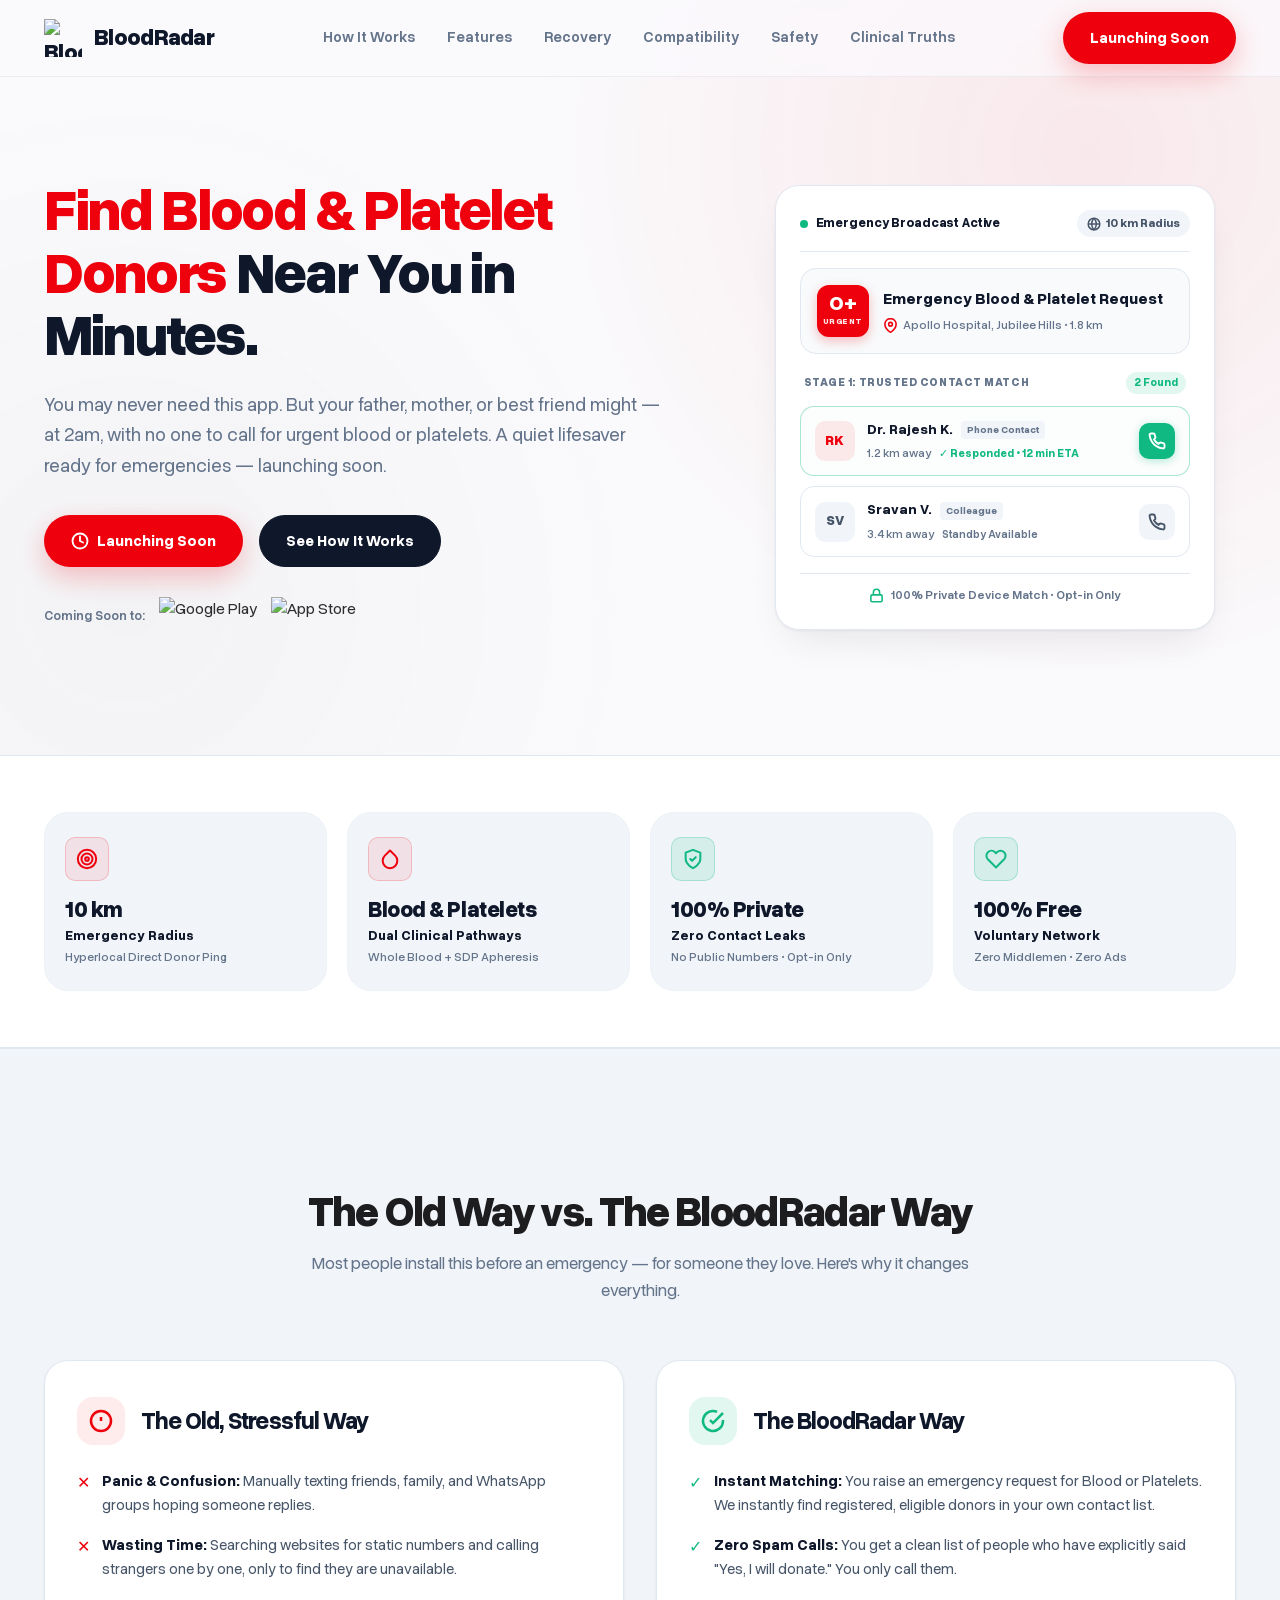
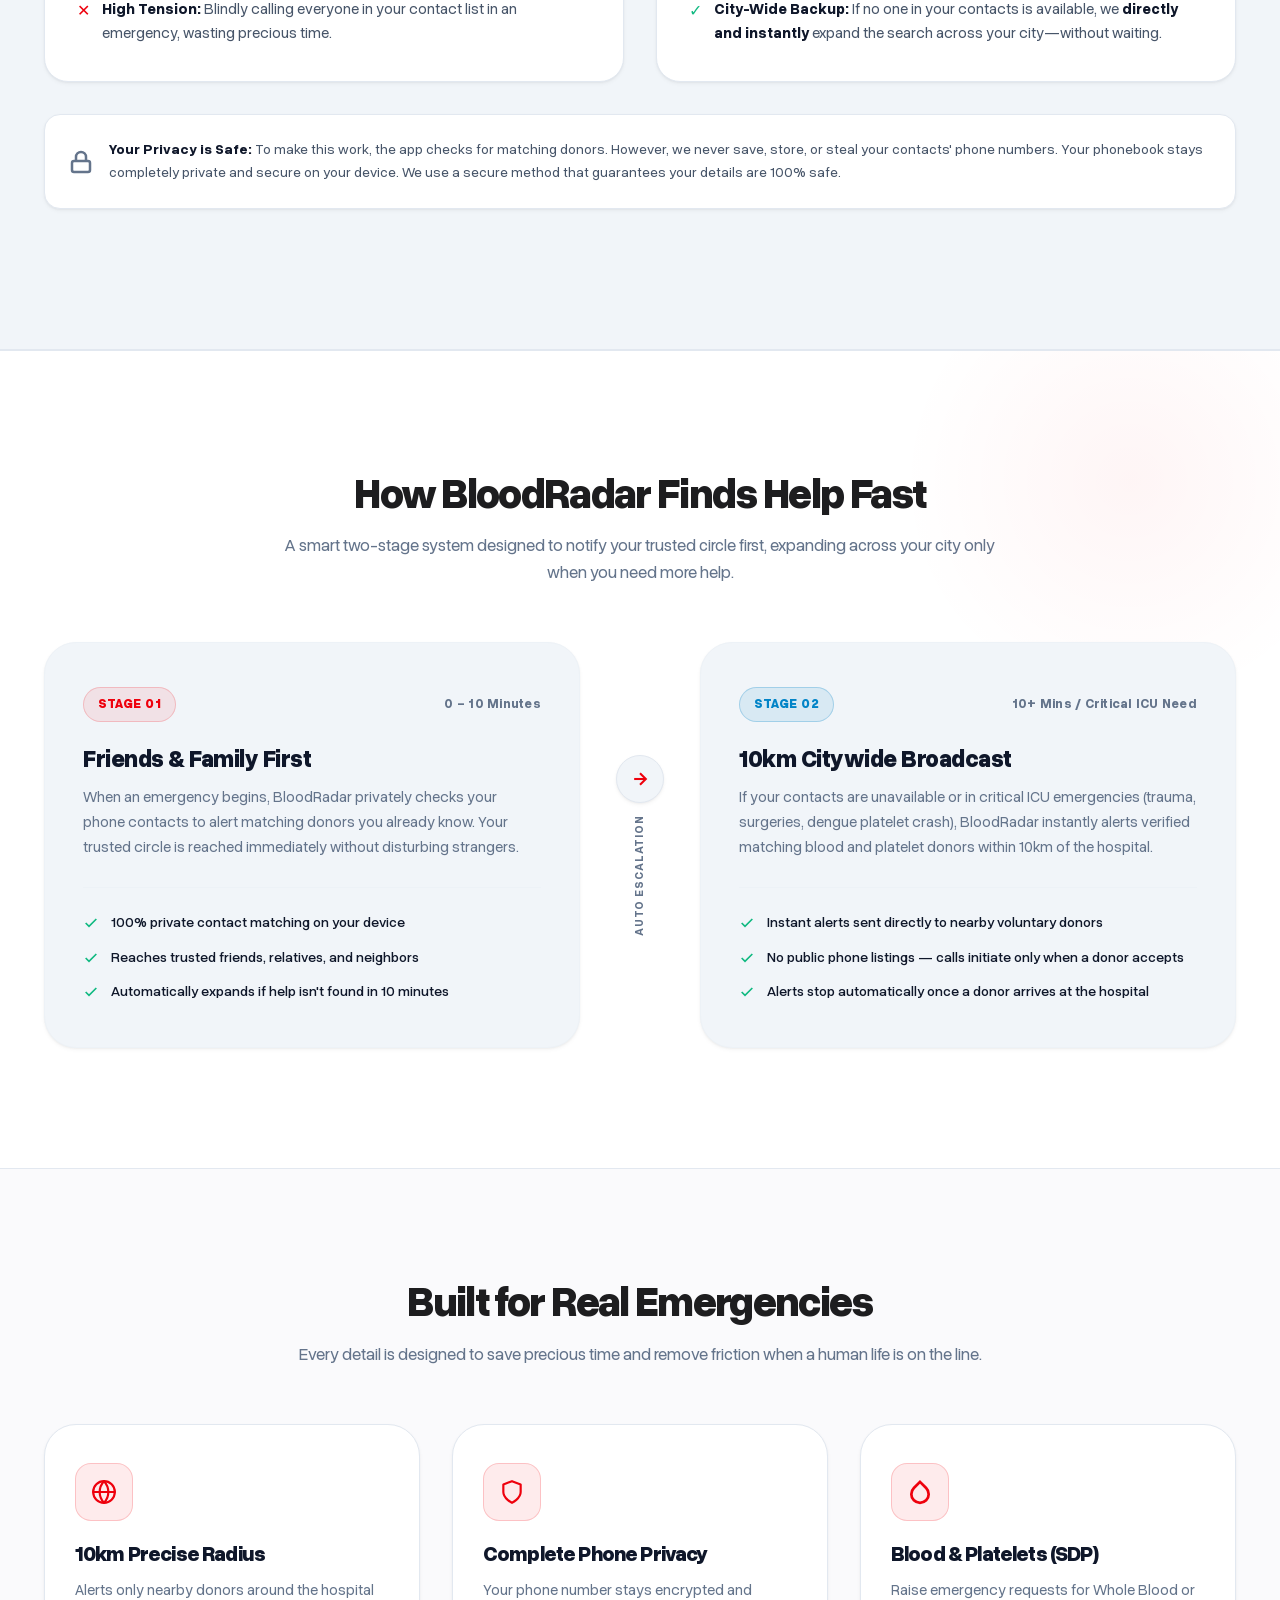
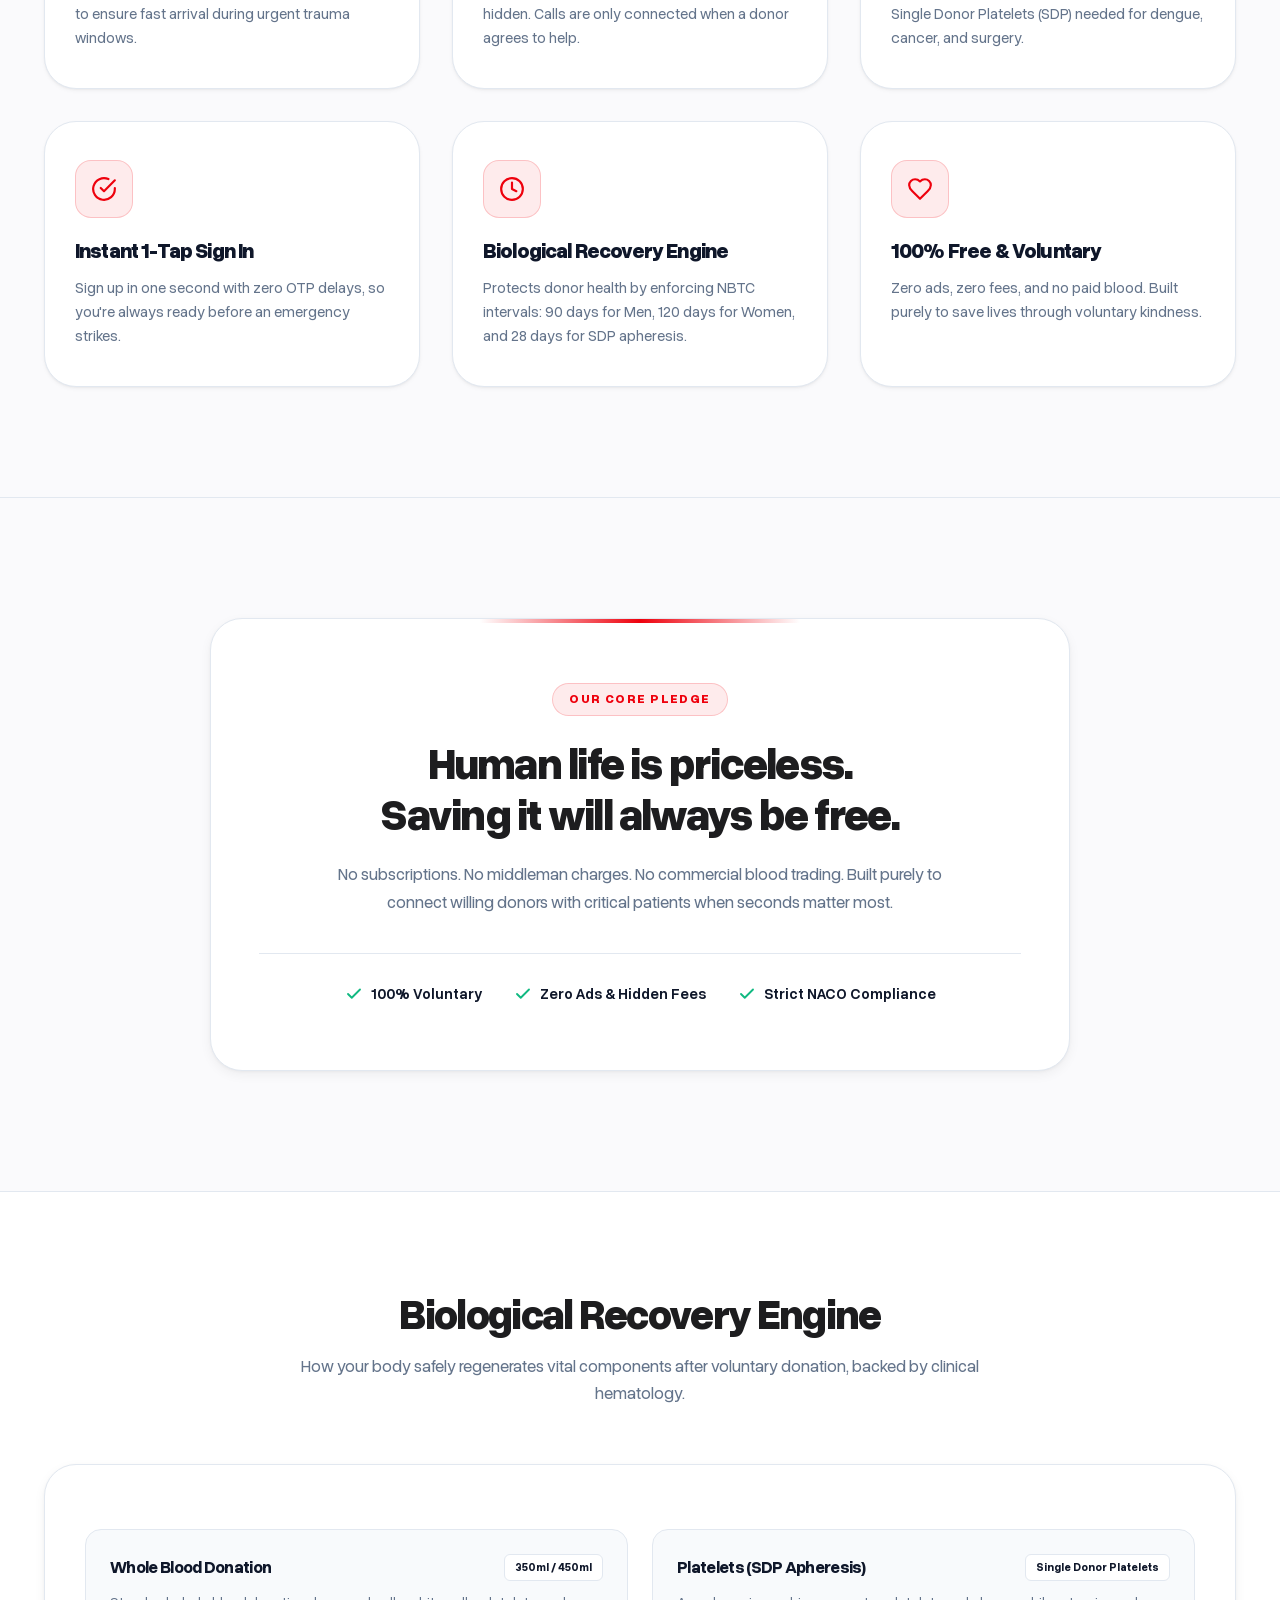
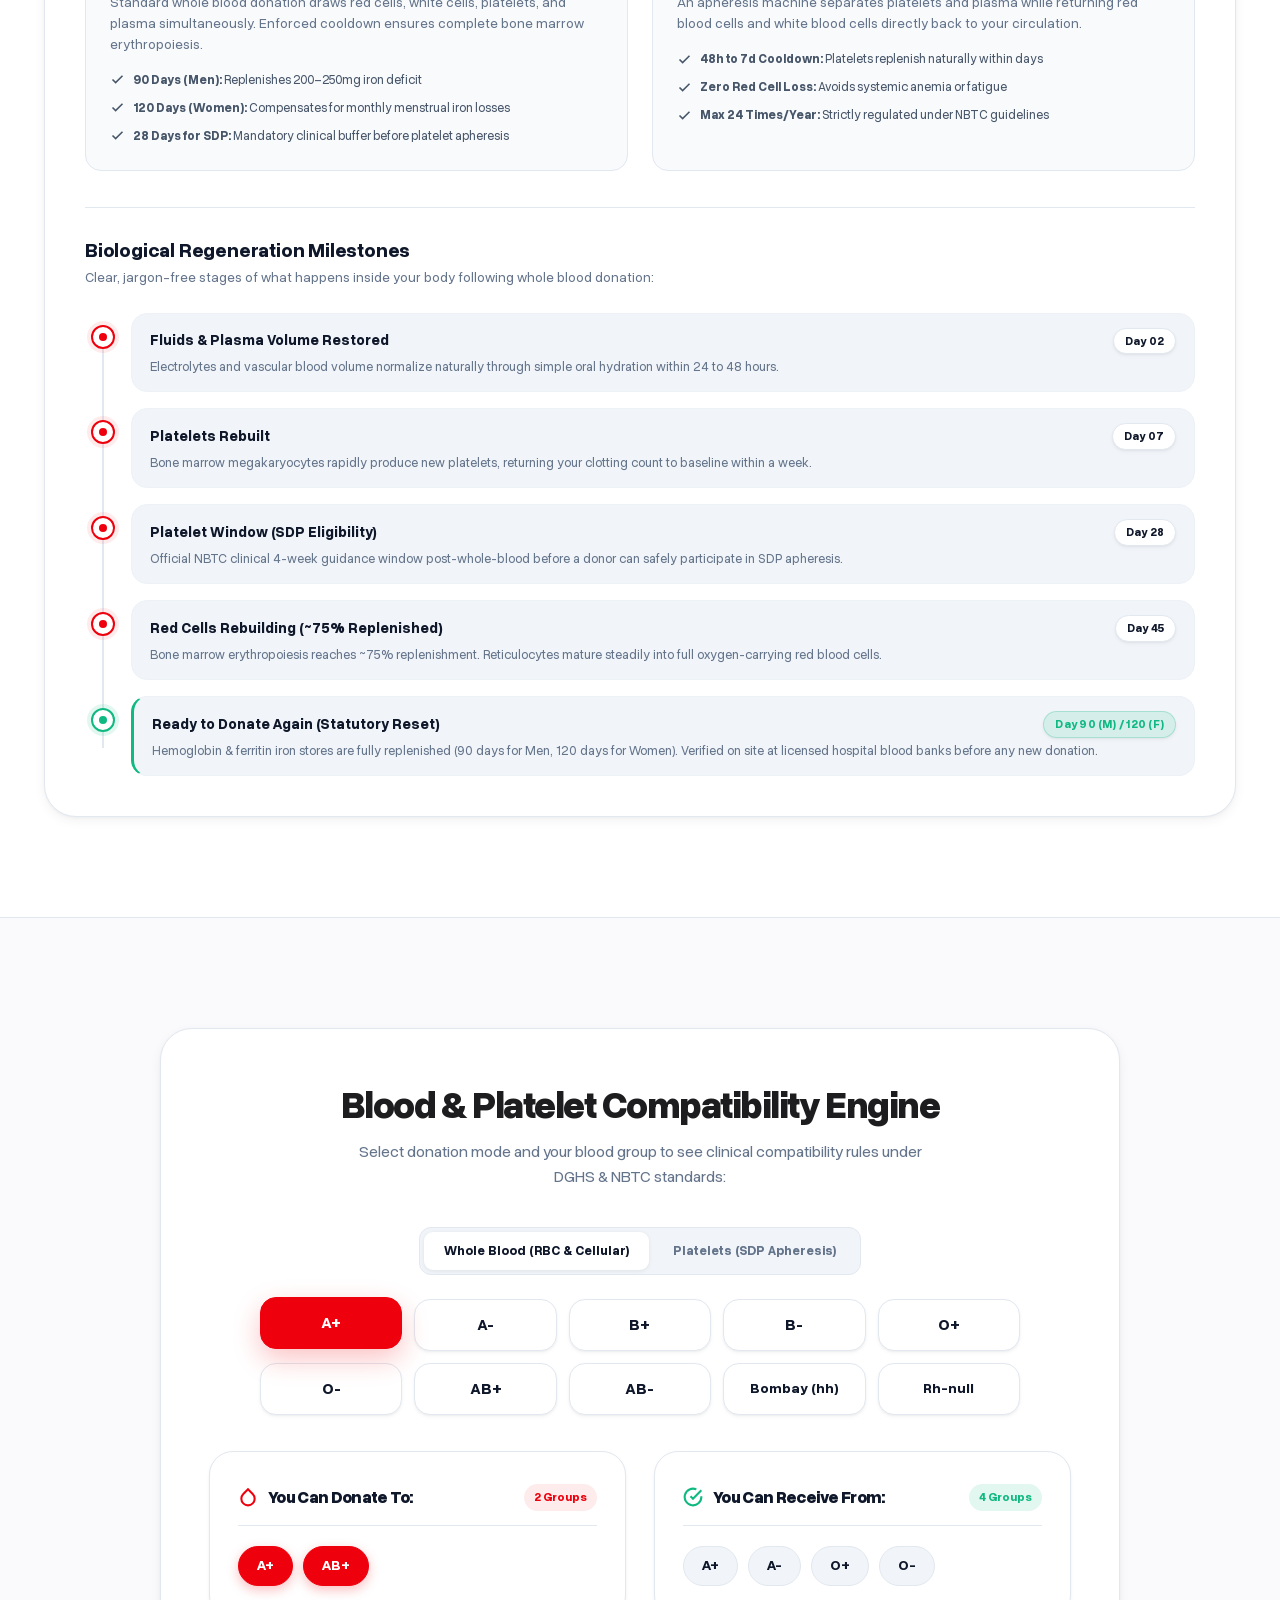
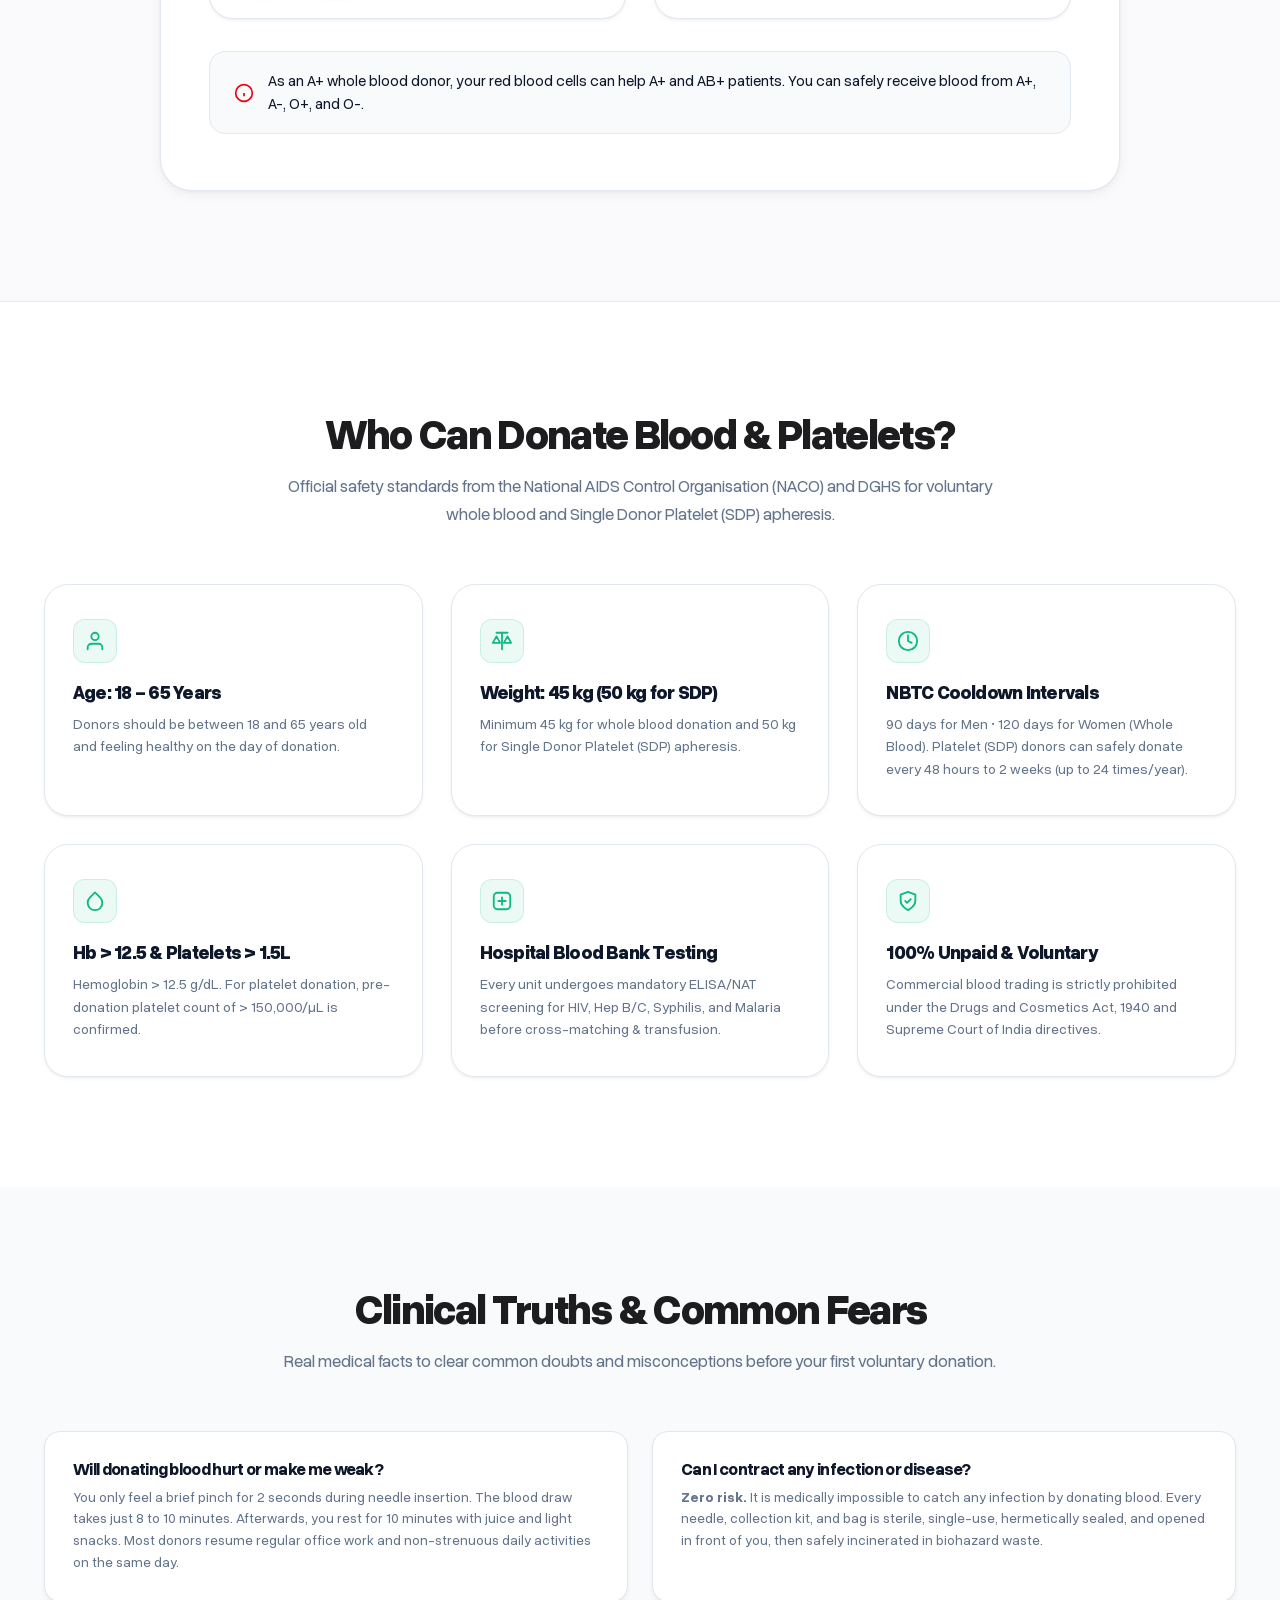
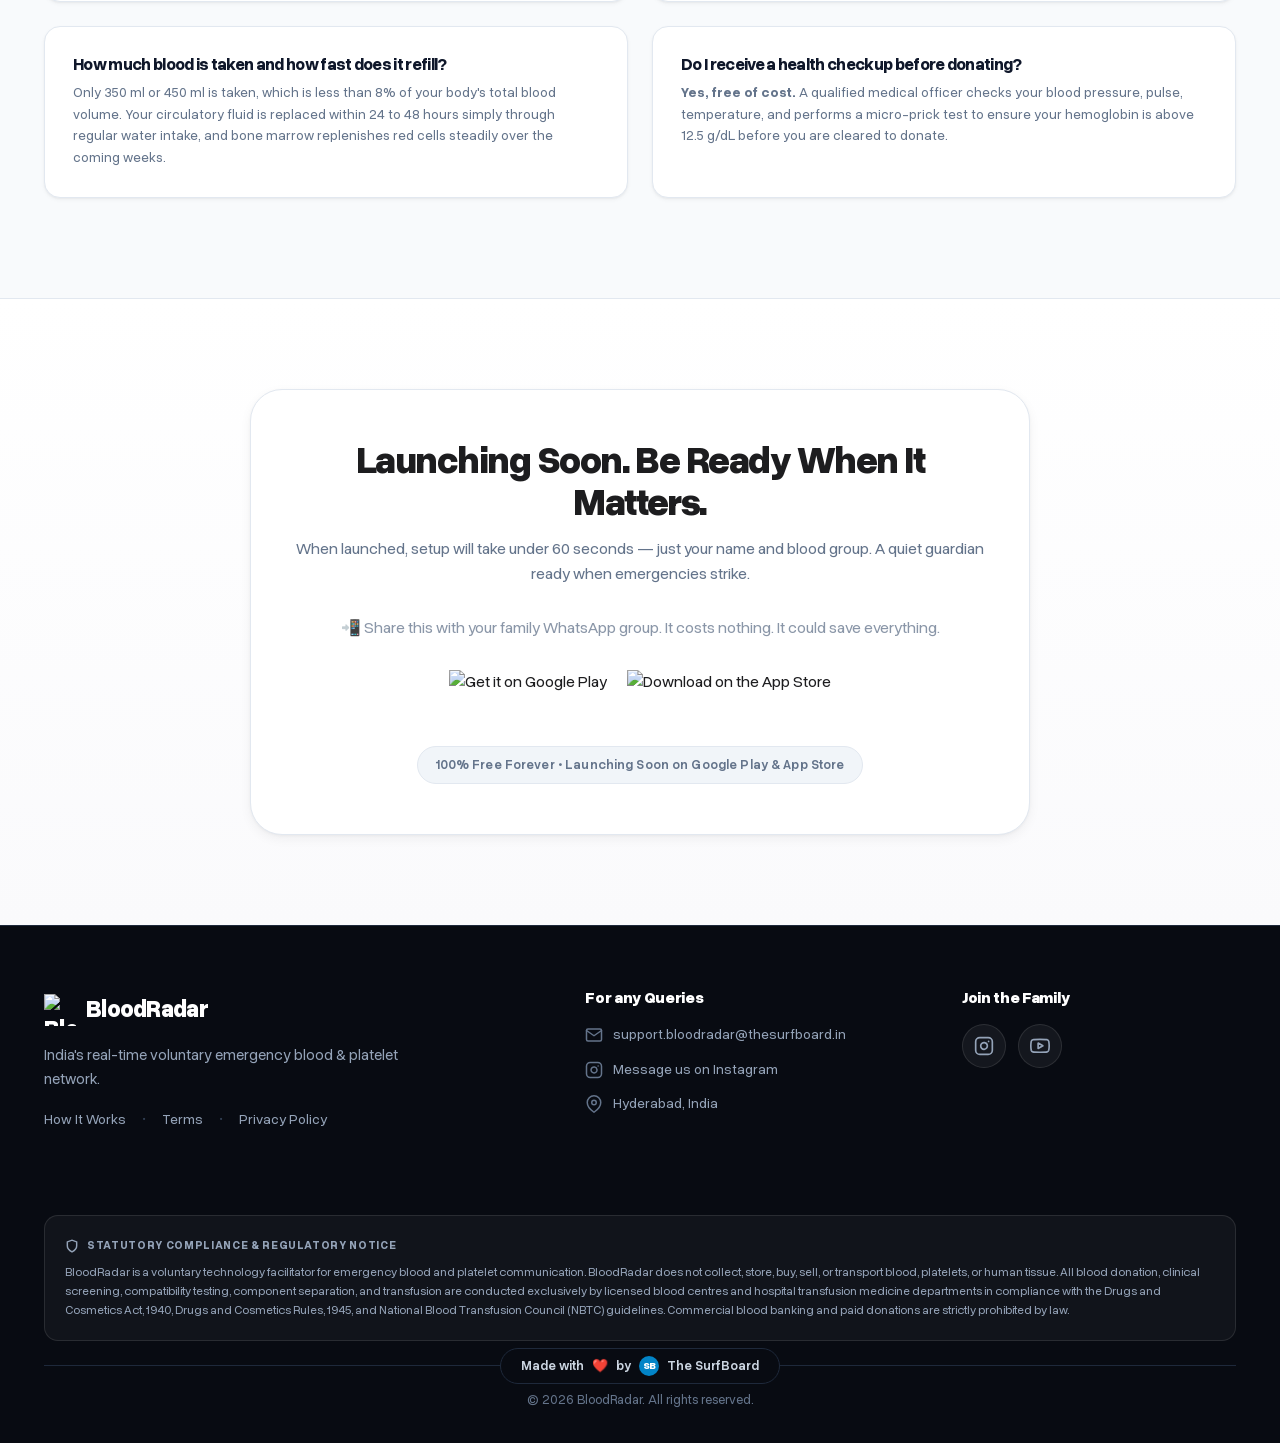
==== commit bbf5eaa3: "font change..." ====
--- a/index.html
+++ b/index.html
@@ -12,11 +12,9 @@
   <meta property="og:type" content="website">
   <meta name="theme-color" content="#EE010D">
 
-  <link rel="preconnect" href="https://fonts.googleapis.com">
-  <link rel="preconnect" href="https://fonts.gstatic.com" crossorigin>
-  <link href="https://fonts.googleapis.com/css2?family=Manrope:wght@400;500;600;700;800&family=Sora:wght@400;500;600;700;800&display=swap" rel="stylesheet">
-  
-  <link rel="stylesheet" href="css/styles.css?v=2.5">
+  <link rel="preload" href="assets/fonts/OverusedGrotesk-VF.woff2" as="font" type="font/woff2" crossorigin>
+
+  <link rel="stylesheet" href="css/styles.css?v=2.6">
   <link rel="icon" type="image/png" sizes="32x32" href="assets/images/favicon-32x32.png">
   <link rel="icon" type="image/webp" href="assets/images/favicon.webp">
   <link rel="apple-touch-icon" sizes="180x180" href="assets/images/apple-touch-icon.png">
--- a/css/styles.css
+++ b/css/styles.css
@@ -1,3 +1,4 @@
+@import 'fonts.css';
 @import 'variables.css';
 @import 'base.css';
 @import 'components/navbar.css';
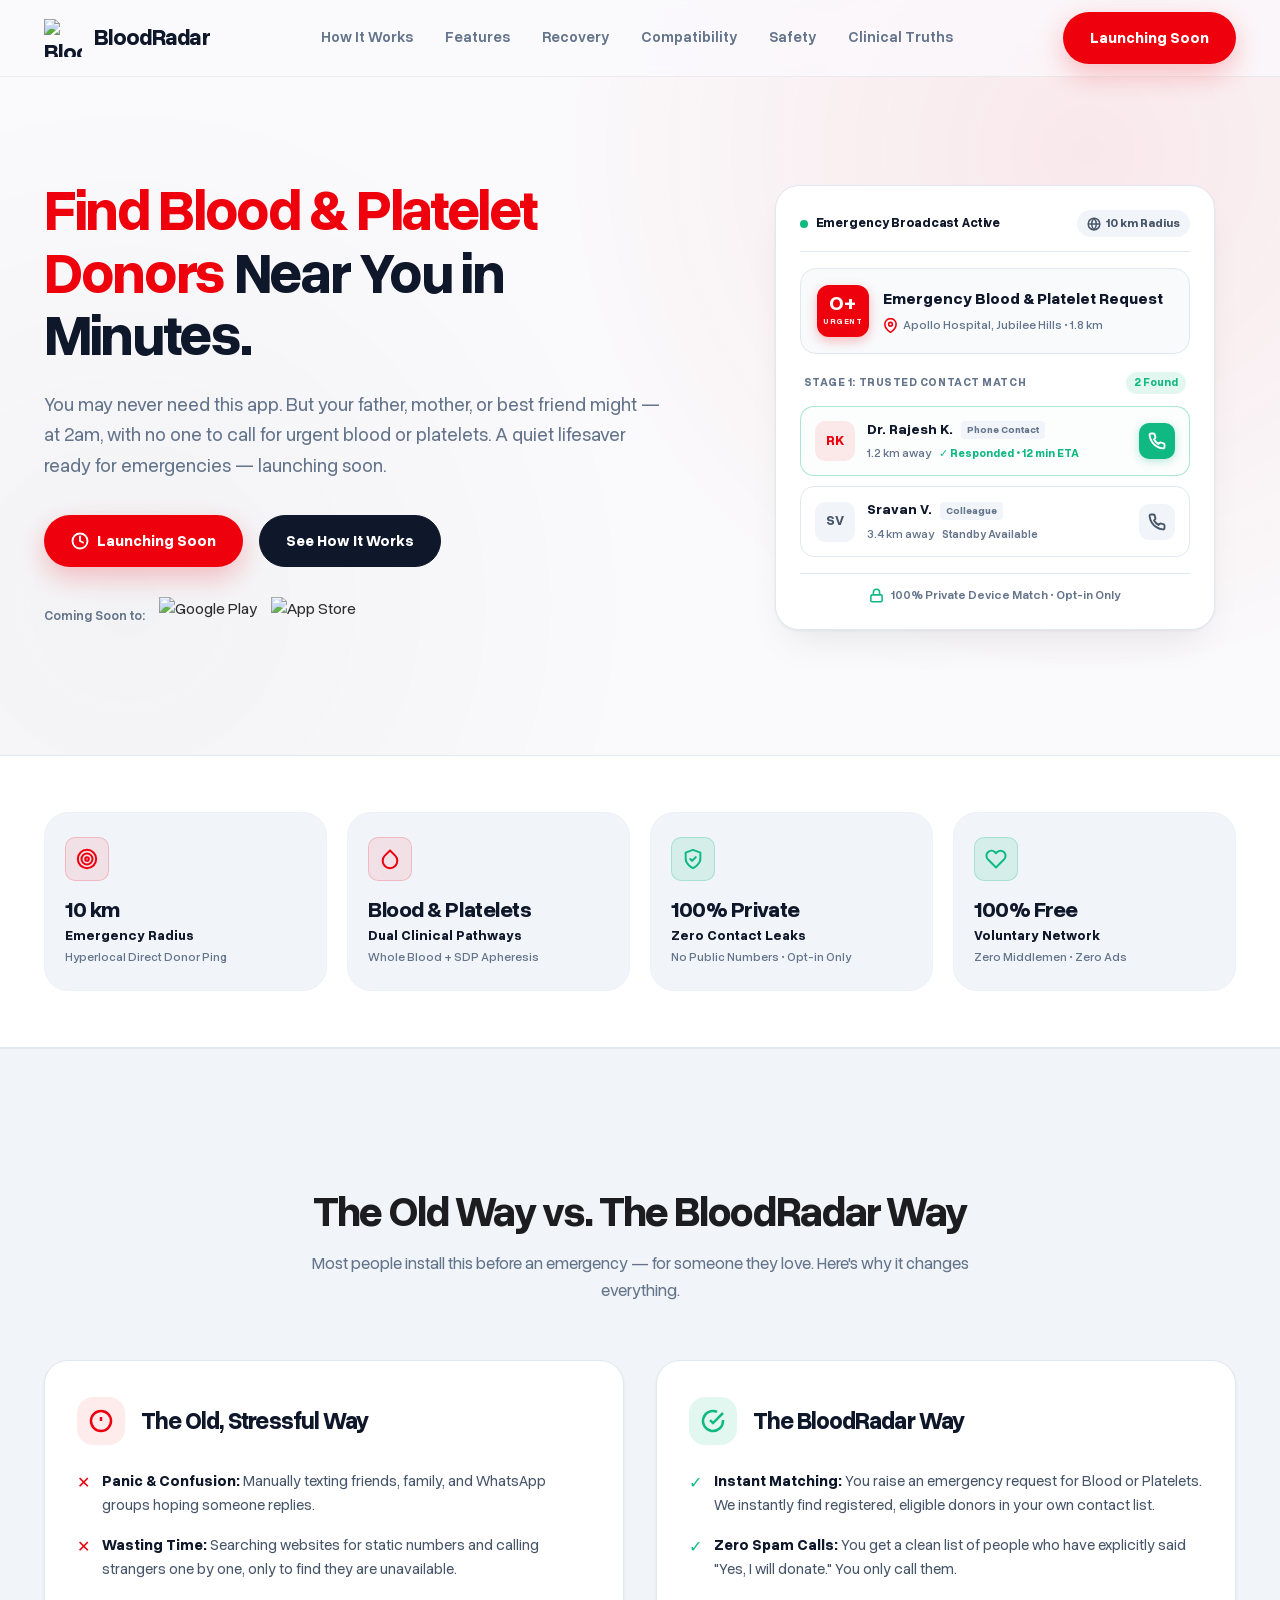
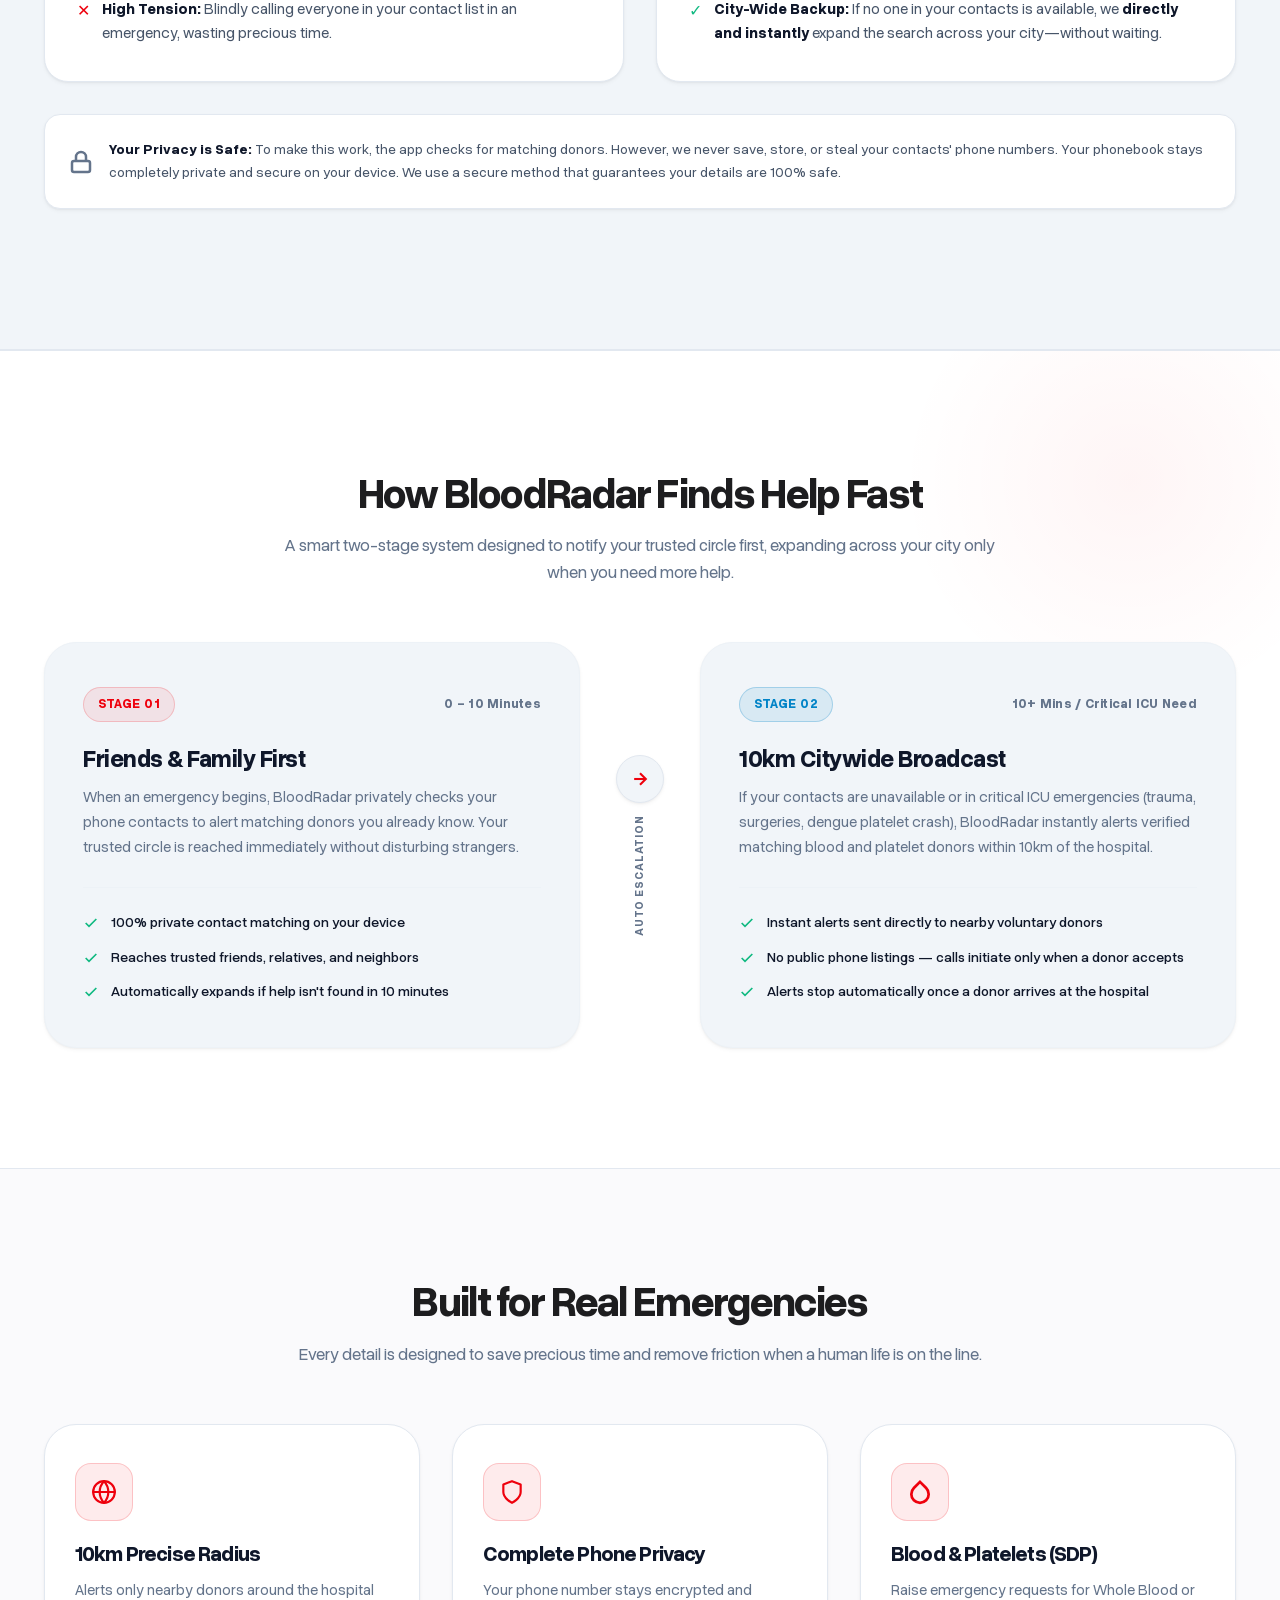
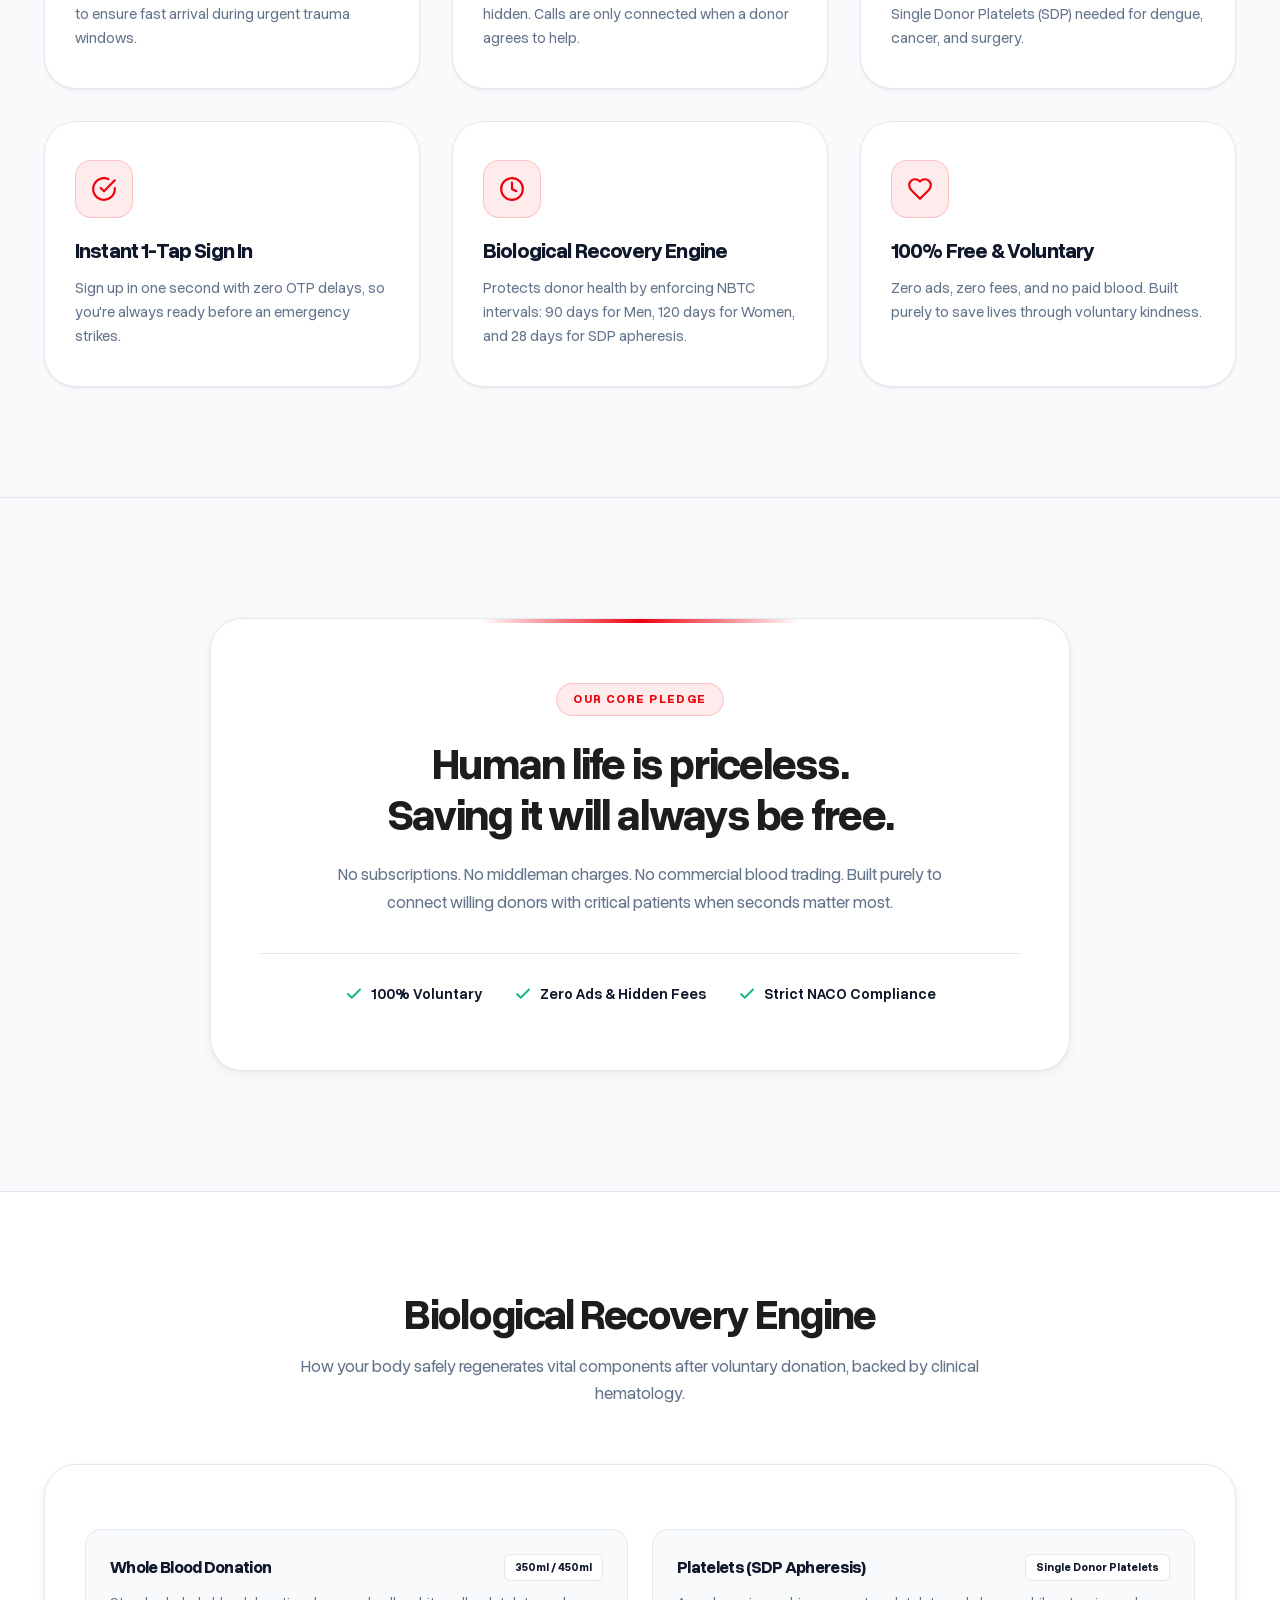
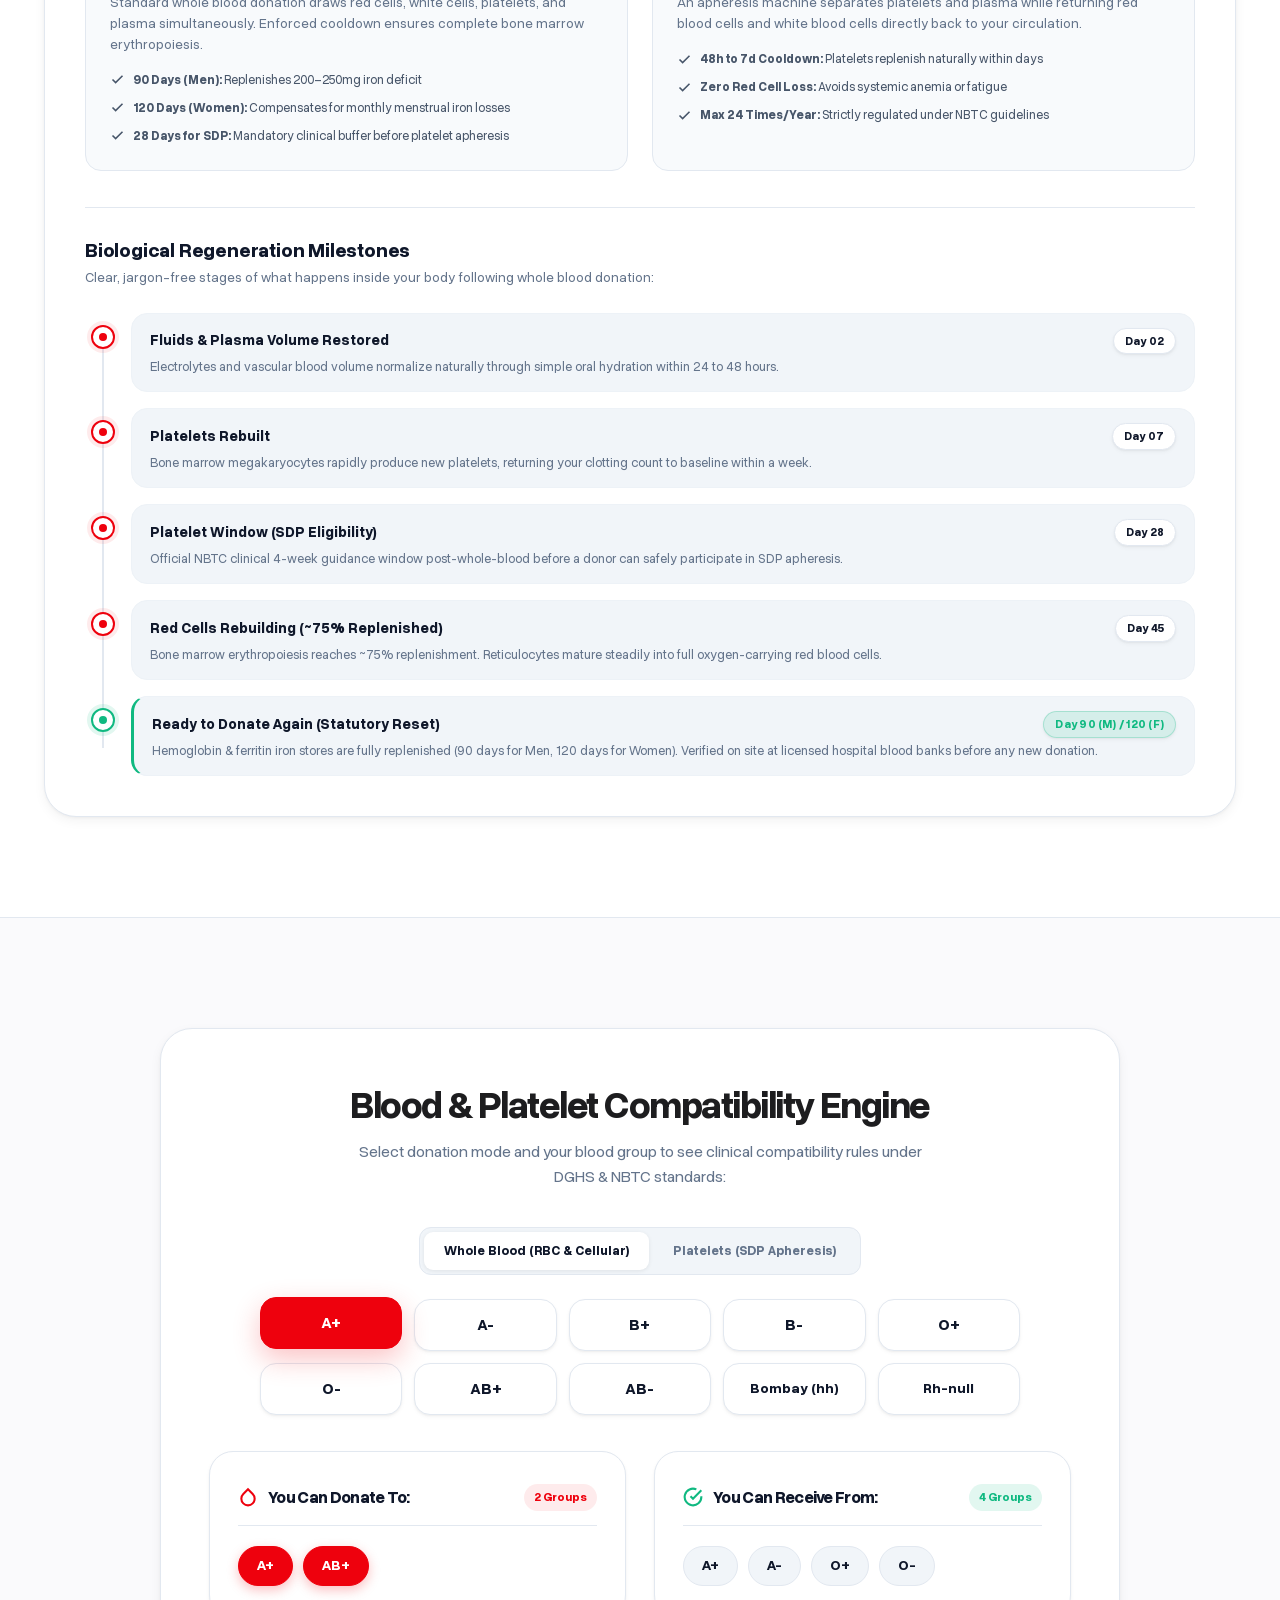
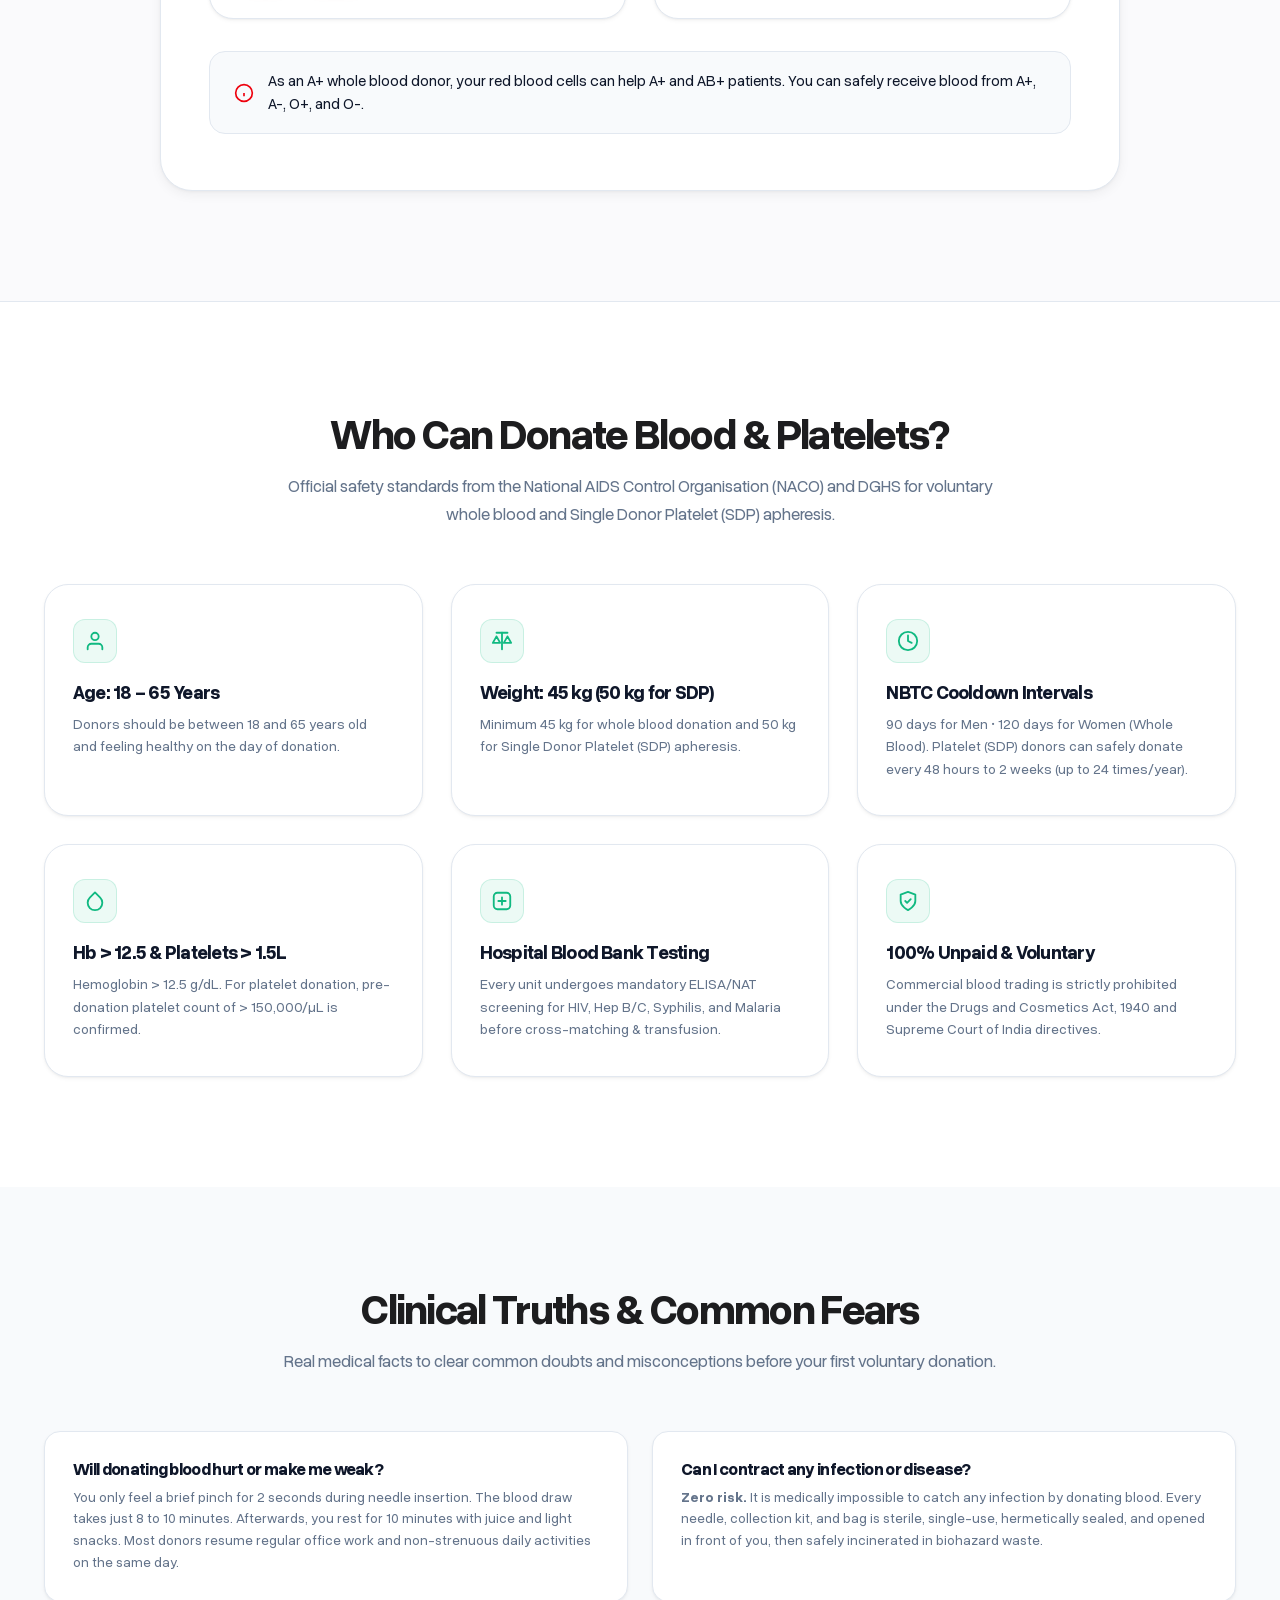
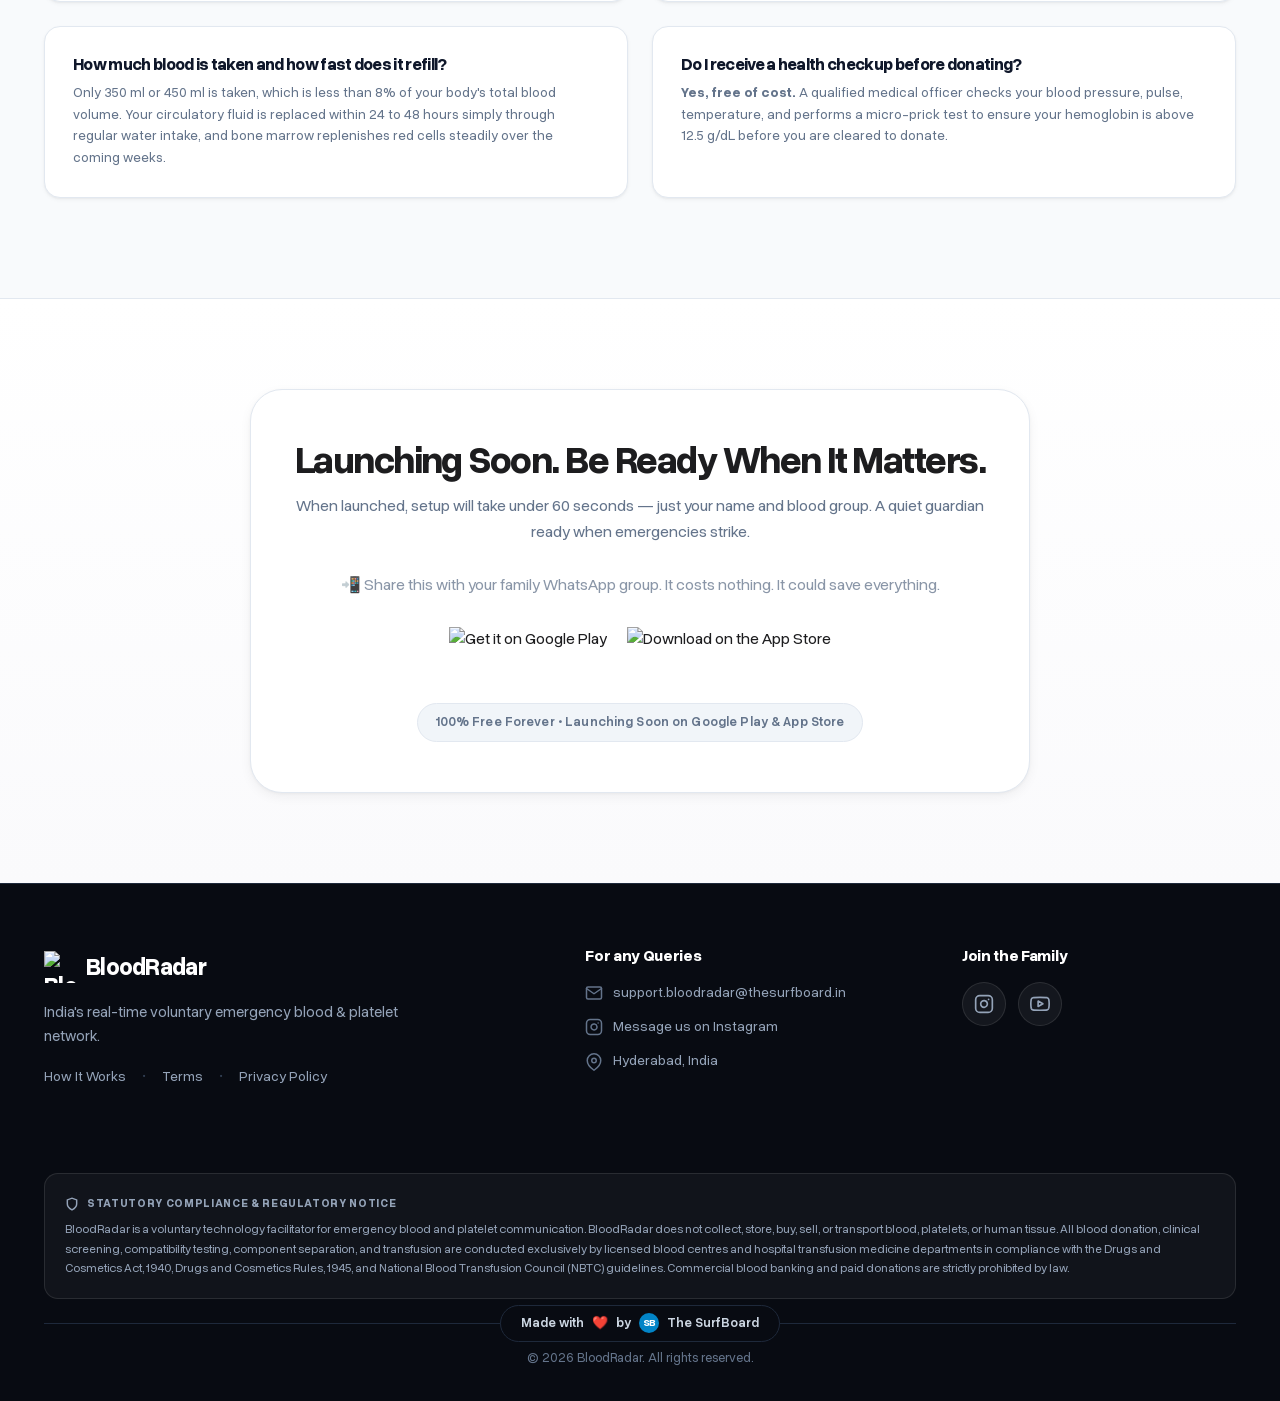
==== commit ebb996ab: "now again font change" ====
--- a/index.html
+++ b/index.html
@@ -14,7 +14,7 @@
 
   <link rel="preload" href="assets/fonts/OverusedGrotesk-VF.woff2" as="font" type="font/woff2" crossorigin>
 
-  <link rel="stylesheet" href="css/styles.css?v=2.6">
+  <link rel="stylesheet" href="css/styles.css?v=2.7">
   <link rel="icon" type="image/png" sizes="32x32" href="assets/images/favicon-32x32.png">
   <link rel="icon" type="image/webp" href="assets/images/favicon.webp">
   <link rel="apple-touch-icon" sizes="180x180" href="assets/images/apple-touch-icon.png">
--- a/css/styles.css
+++ b/css/styles.css
@@ -1,14 +1,15 @@
-@import 'fonts.css';
-@import 'variables.css';
-@import 'base.css';
-@import 'components/navbar.css';
-@import 'components/buttons.css';
-@import 'components/hero.css';
-@import 'components/sections.css';
-@import 'components/calculator.css';
-@import 'components/safety-faq.css';
-@import 'components/legal.css';
-@import 'components/footer.css';
-@import 'components/modal.css';
-@import 'responsive.css';
-@import 'utilities.css';
+/* Imports carry the same version as the <link> in the HTML; bump both together or browsers keep stale files. */
+@import 'fonts.css?v=2.7';
+@import 'variables.css?v=2.7';
+@import 'base.css?v=2.7';
+@import 'components/navbar.css?v=2.7';
+@import 'components/buttons.css?v=2.7';
+@import 'components/hero.css?v=2.7';
+@import 'components/sections.css?v=2.7';
+@import 'components/calculator.css?v=2.7';
+@import 'components/safety-faq.css?v=2.7';
+@import 'components/legal.css?v=2.7';
+@import 'components/footer.css?v=2.7';
+@import 'components/modal.css?v=2.7';
+@import 'responsive.css?v=2.7';
+@import 'utilities.css?v=2.7';
